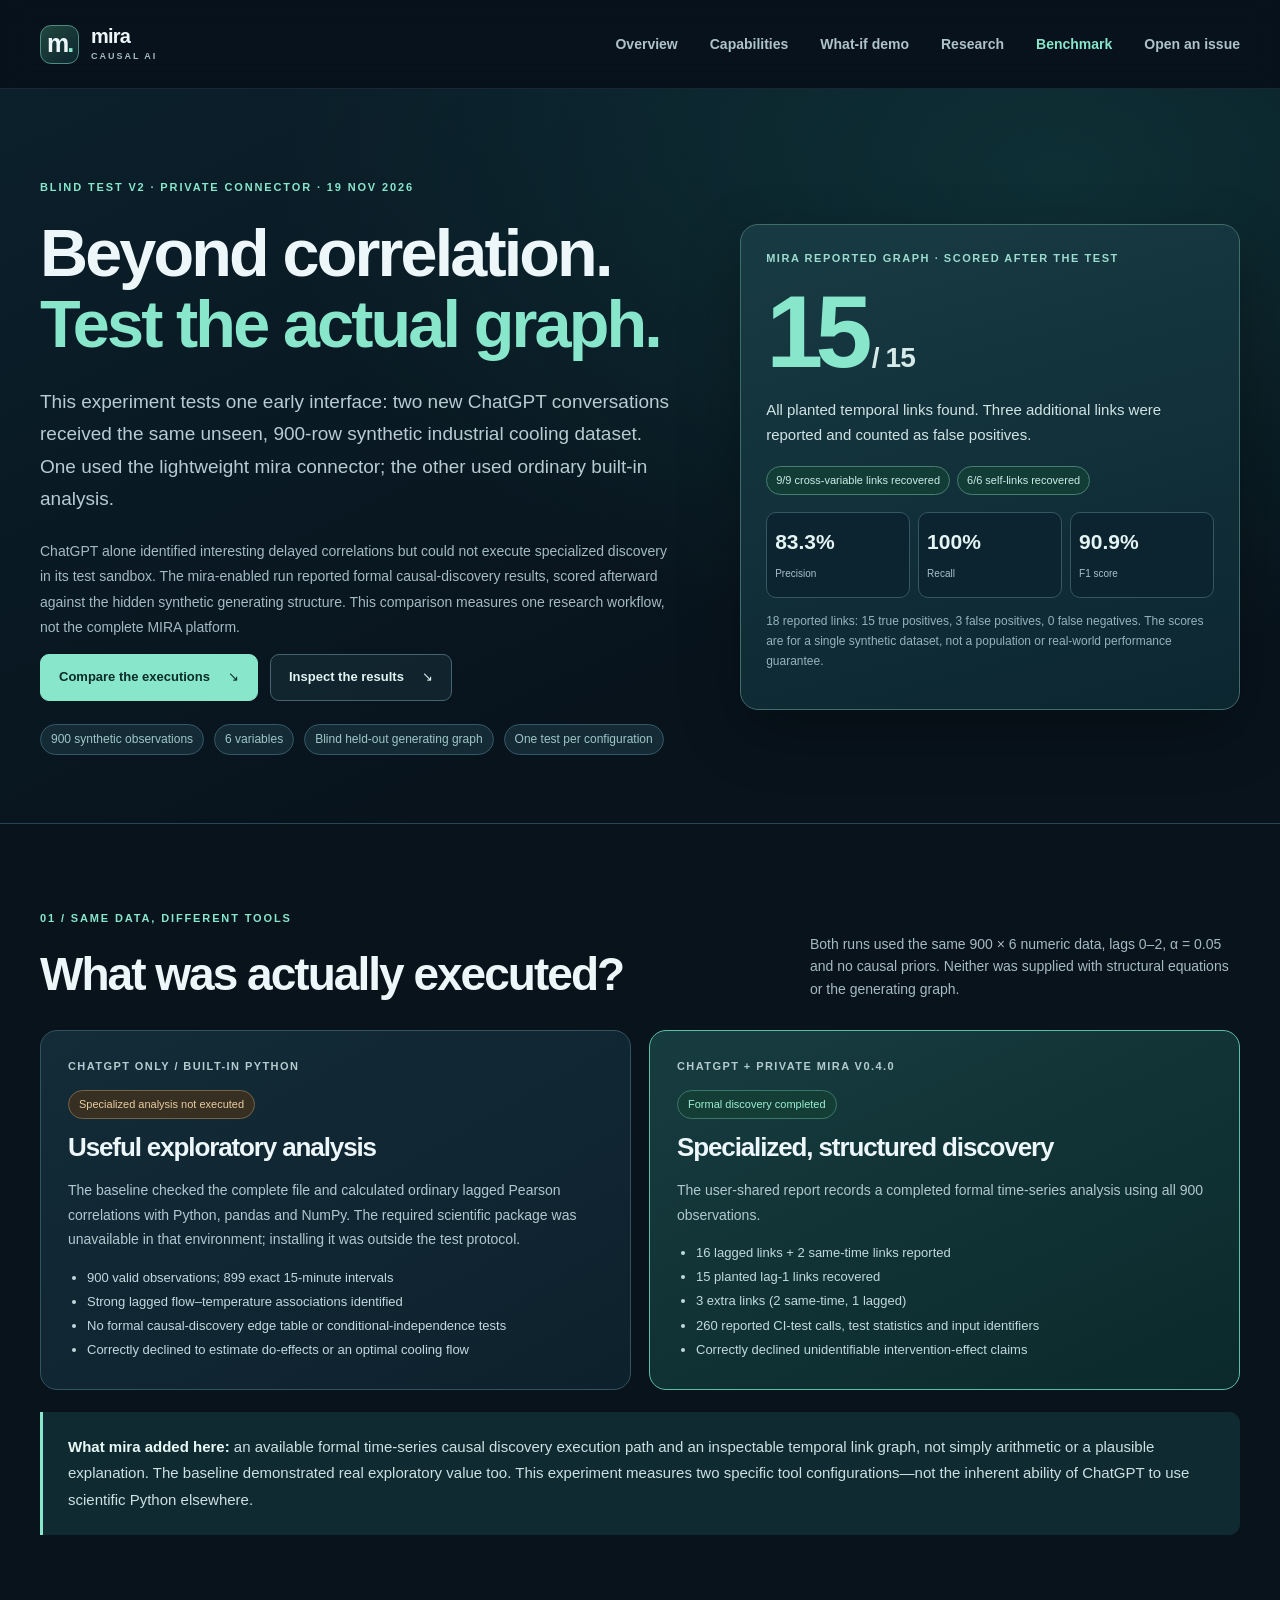
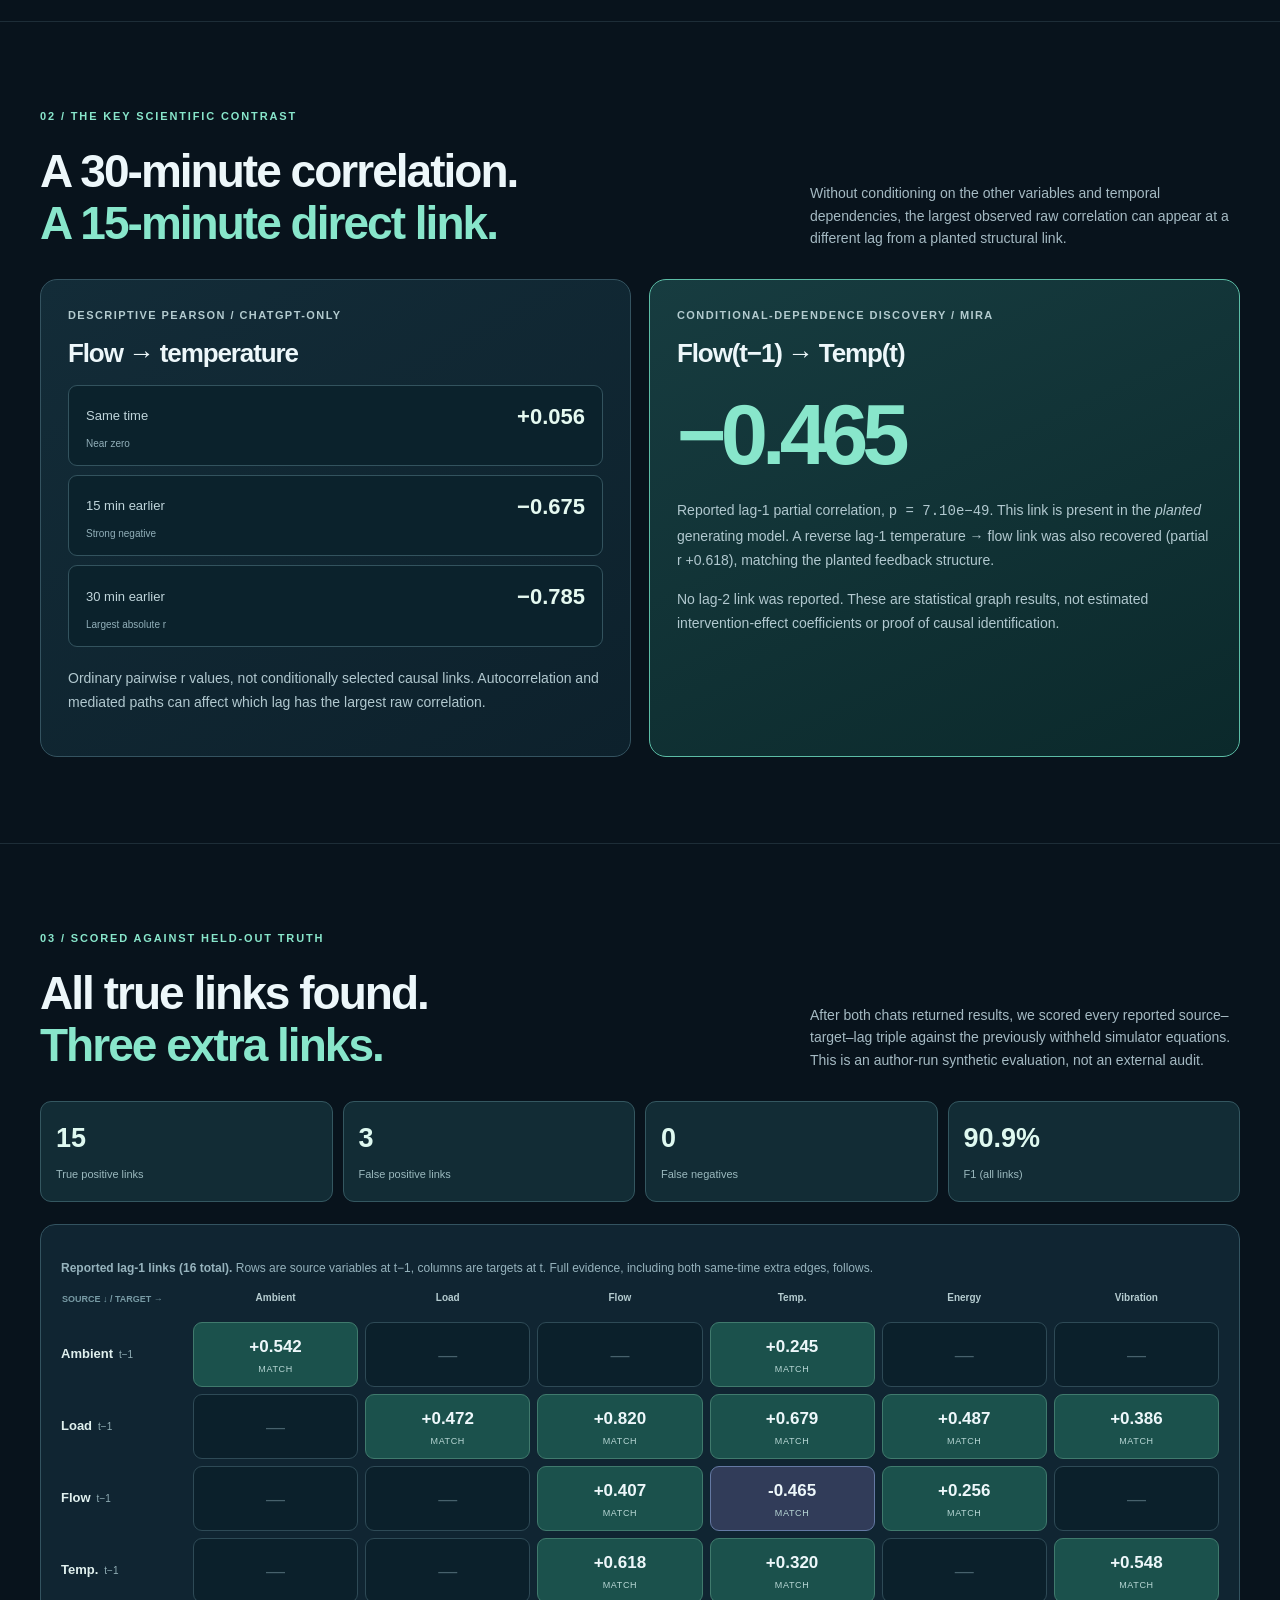
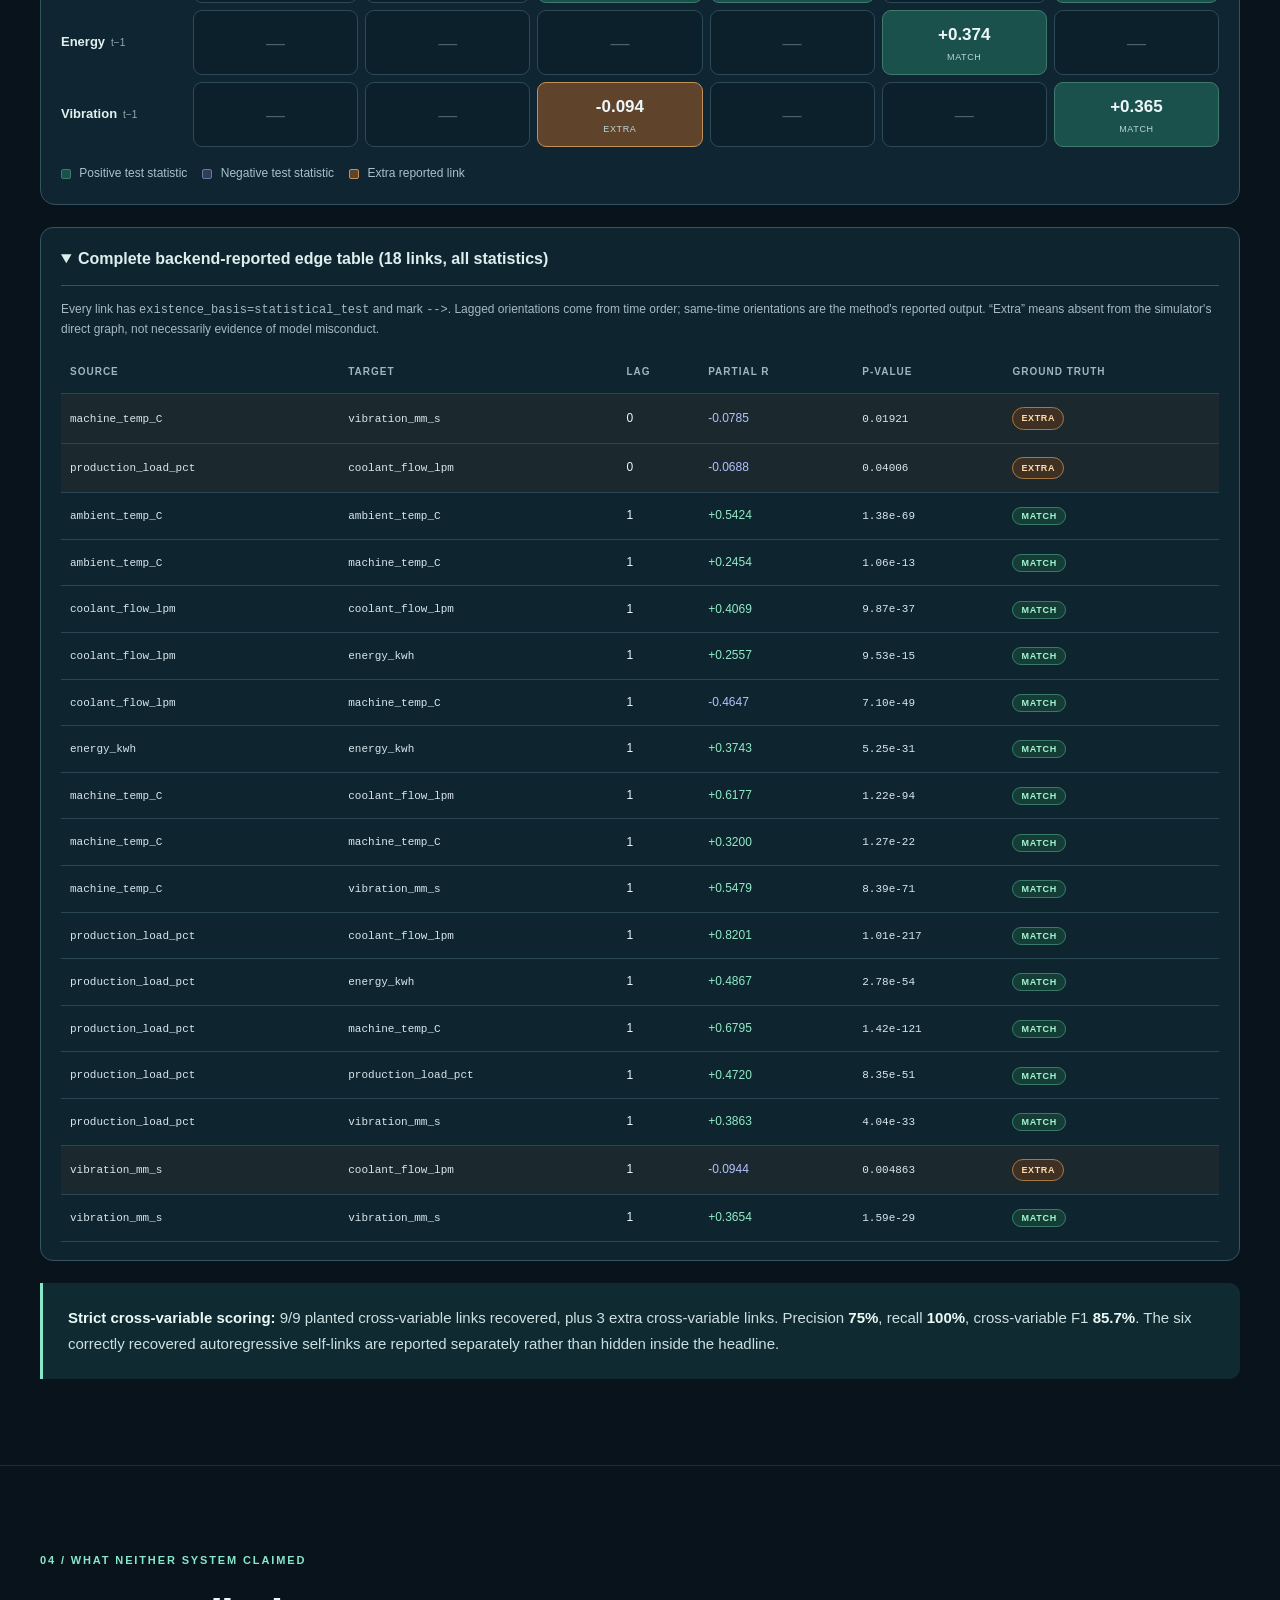
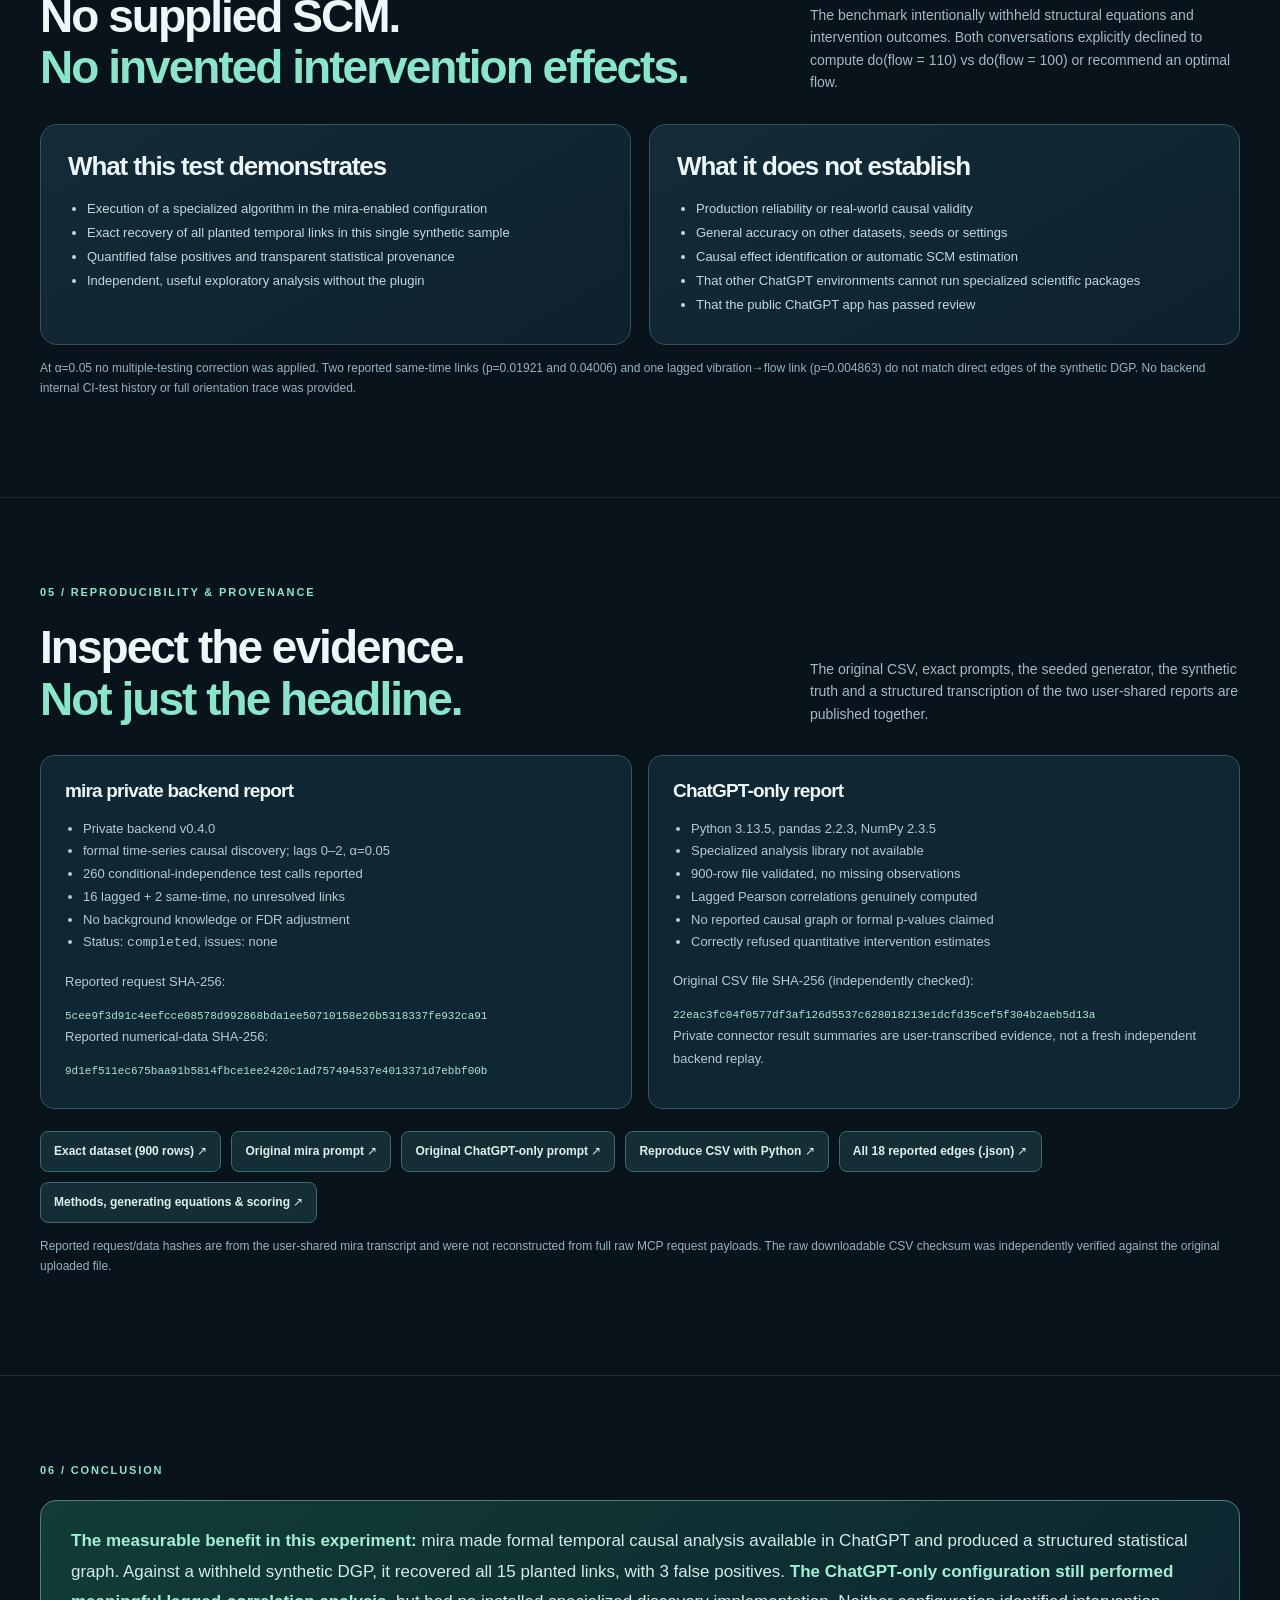
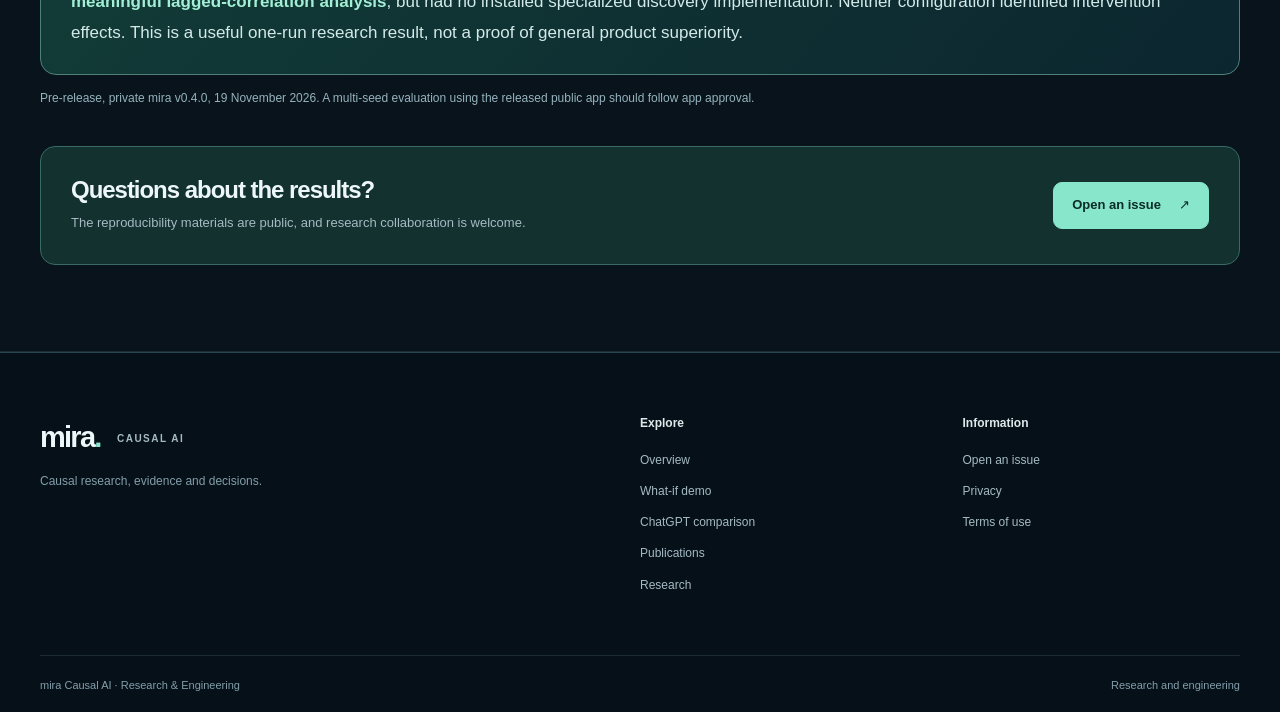
==== benchmark.html @ 2866c598 "Use direct issue creation and concise navigation across benchmark.html" ====
<!doctype html>
<html lang="en"><head>
<meta charset="utf-8"><meta name="viewport" content="width=device-width, initial-scale=1">
<meta name="description" content="Blind 900-row synthetic benchmark: ChatGPT alone vs ChatGPT with mira Causal AI. Mira's analysis recovered 15/15 planted lagged links, with 3 additional links.">
<meta name="theme-color" content="#08131c">
<title>Blind causal-discovery benchmark | ChatGPT vs mira Causal AI</title>
<link rel="canonical" href="https://ftamas77.github.io/mira-causal-ai-site/benchmark.html">
<meta property="og:type" content="website">
<meta property="og:site_name" content="mira Causal AI">
<meta property="og:title" content="Blind causal-discovery benchmark | ChatGPT vs mira Causal AI">
<meta property="og:description" content="900 synthetic observations; 15 true-positive links and 3 extra links reported by mira, and a transparent comparison with ChatGPT-only descriptive analysis.">
<meta property="og:url" content="https://ftamas77.github.io/mira-causal-ai-site/benchmark.html">
<meta name="twitter:card" content="summary">
<link rel="stylesheet" href="style.css"><link rel="stylesheet" href="benchmark.css">
  <link rel="icon" type="image/svg+xml" href="favicon.svg">
</head><body class="subpage"><a class="skip-link" href="#main">Skip to content</a><header class="site-header"><div class="container header-inner"><a class="brand" href="./" aria-label="mira Causal AI homepage"><span class="brand-symbol" aria-hidden="true">m<span>.</span></span><span class="brand-name">mira <small>CAUSAL AI</small></span></a><nav class="primary-nav" aria-label="Main navigation">
  <a href="./">Overview</a>
  <a href="./#research">Capabilities</a>
  <a href="demo.html#what-if">What-if demo</a>
  <a href="./#publications">Research</a>
  <a href="benchmark.html" aria-current="page">Benchmark</a>
  <a href="https://github.com/FTamas77/mira-causal-ai-site/issues/new">Open an issue</a>
</nav></div></header>
<main id="main">
<section class="bench-hero"><div class="container bench-hero-inner">
<div><p class="eyebrow">BLIND TEST V2 · PRIVATE CONNECTOR · 19 NOV 2026</p><h1>Beyond correlation.<br><em>Test the actual graph.</em></h1>
<p class="hero-lead">This experiment tests one early interface: two new ChatGPT conversations received the same unseen, 900-row synthetic industrial cooling dataset. One used the lightweight mira connector; the other used ordinary built-in analysis.</p>
<p class="body-muted">ChatGPT alone identified interesting delayed correlations but could not execute specialized discovery in its test sandbox. The mira-enabled run reported formal causal-discovery results, scored afterward against the hidden synthetic generating structure. This comparison measures one research workflow, not the complete MIRA platform.</p>
<div class="button-row"><a class="btn btn-primary" href="#comparison">Compare the executions <span aria-hidden="true">↘</span></a><a class="btn btn-ghost" href="#evidence">Inspect the results <span aria-hidden="true">↘</span></a></div>
<div class="bench-meta"><span>900 synthetic observations</span><span>6 variables</span><span>Blind held-out generating graph</span><span>One test per configuration</span></div>
</div>
<div class="hero-proof"><div class="proof-eyebrow">MIRA REPORTED GRAPH · SCORED AFTER THE TEST</div><div class="giant">15<span> / 15</span></div>
<p class="proof-caption">All planted temporal links found. Three additional links were reported and counted as false positives.</p>
<div class="link-breakdown"><span>9/9 cross-variable links recovered</span><span>6/6 self-links recovered</span></div>
<div class="proof-mini"><div><b>83.3%</b><span>Precision</span></div><div><b>100%</b><span>Recall</span></div><div><b>90.9%</b><span>F1 score</span></div></div>
<p class="bench-note">18 reported links: 15 true positives, 3 false positives, 0 false negatives. The scores are for a single synthetic dataset, not a population or real-world performance guarantee.</p>
</div></div></section>
<section class="bench-block" id="comparison"><div class="container">
<div class="bench-heading"><div><p class="eyebrow">01 / SAME DATA, DIFFERENT TOOLS</p><h2>What was actually executed?</h2></div><p>Both runs used the same 900 × 6 numeric data, lags 0–2, α = 0.05 and no causal priors. Neither was supplied with structural equations or the generating graph.</p></div>
<div class="bench-grid">
<article class="bench-panel"><span class="label">ChatGPT only / built-in Python</span><span class="bench-flag neutral">Specialized analysis not executed</span><h3>Useful exploratory analysis</h3>
<p>The baseline checked the complete file and calculated ordinary lagged Pearson correlations with Python, pandas and NumPy. The required scientific package was unavailable in that environment; installing it was outside the test protocol.</p>
<ul><li>900 valid observations; 899 exact 15-minute intervals</li><li>Strong lagged flow–temperature associations identified</li><li>No formal causal-discovery edge table or conditional-independence tests</li><li>Correctly declined to estimate do-effects or an optimal cooling flow</li></ul></article>
<article class="bench-panel highlight"><span class="label">ChatGPT + private mira v0.4.0</span><span class="bench-flag passed">Formal discovery completed</span><h3>Specialized, structured discovery</h3>
<p>The user-shared report records a completed formal time-series analysis using all 900 observations.</p>
<ul><li>16 lagged links + 2 same-time links reported</li><li>15 planted lag-1 links recovered</li><li>3 extra links (2 same-time, 1 lagged)</li><li>260 reported CI-test calls, test statistics and input identifiers</li><li>Correctly declined unidentifiable intervention-effect claims</li></ul></article>
</div>
<div class="bench-diff"><b>What mira added here:</b> an available formal time-series causal discovery execution path and an inspectable temporal link graph, not simply arithmetic or a plausible explanation. The baseline demonstrated real exploratory value too. This experiment measures two specific tool configurations—not the inherent ability of ChatGPT to use scientific Python elsewhere.</div>
</div></section>
<section class="bench-block" id="lag-example"><div class="container">
<div class="bench-heading"><div><p class="eyebrow">02 / THE KEY SCIENTIFIC CONTRAST</p><h2>A 30-minute correlation.<br><span class="accent">A 15-minute direct link.</span></h2></div><p>Without conditioning on the other variables and temporal dependencies, the largest observed raw correlation can appear at a different lag from a planted structural link.</p></div>
<div class="bench-grid">
<div class="bench-panel"><span class="label">Descriptive Pearson / ChatGPT-only</span>
<h3>Flow → temperature</h3>
<div class="bench-lag-list"><div><span>Same time</span><b>+0.056</b><small>Near zero</small></div><div><span>15 min earlier</span><b>−0.675</b><small>Strong negative</small></div><div><span>30 min earlier</span><b>−0.785</b><small>Largest absolute r</small></div></div>
<p class="bench-note">Ordinary pairwise r values, not conditionally selected causal links. Autocorrelation and mediated paths can affect which lag has the largest raw correlation.</p></div>
<div class="bench-panel highlight"><span class="label">Conditional-dependence discovery / mira</span>
<h3>Flow(t−1) → Temp(t)</h3>
<div class="bench-big-stat">−0.465</div>
<p>Reported lag-1 partial correlation, <code>p = 7.10e−49</code>. This link is present in the <em>planted</em> generating model. A reverse lag-1 temperature → flow link was also recovered (partial r +0.618), matching the planted feedback structure.</p>
<p class="bench-note">No lag-2 link was reported. These are statistical graph results, not estimated intervention-effect coefficients or proof of causal identification.</p></div>
</div>
</div></section>
<section class="bench-block" id="graph"><div class="container">
<div class="bench-heading"><div><p class="eyebrow">03 / SCORED AGAINST HELD-OUT TRUTH</p><h2>All true links found.<br><span class="accent">Three extra links.</span></h2></div><p>After both chats returned results, we scored every reported source–target–lag triple against the previously withheld simulator equations. This is an author-run synthetic evaluation, not an external audit.</p></div>
<div class="bench-accuracy"><div><strong>15</strong><span>True positive links</span></div><div><strong>3</strong><span>False positive links</span></div><div><strong>0</strong><span>False negatives</span></div><div><strong>90.9%</strong><span>F1 (all links)</span></div></div>
<div class="bench-matrix-wrap"><p class="bench-note"><strong>Reported lag-1 links (16 total).</strong> Rows are source variables at t−1, columns are targets at t. Full evidence, including both same-time extra edges, follows.</p>
<div class="bench-matrix bench-matrix-six" role="img" aria-label="Six-by-six lag-1 link matrix. Fifteen filled cells match the generating graph, one filled cell is an extra link from vibration to flow. An accessible full link table follows."><div class="matrix-top">SOURCE ↓ / TARGET →</div><div class="matrix-top">Ambient</div><div class="matrix-top">Load</div><div class="matrix-top">Flow</div><div class="matrix-top">Temp.</div><div class="matrix-top">Energy</div><div class="matrix-top">Vibration</div><div class="matrix-source">Ambient <small>t−1</small></div><div class="matrix-cell active warming" title="Ambient at lag 1 to Ambient; partial r 0.5424, p-value 1.38e-69, matches ground truth"><span>+0.542</span><small>match</small></div><div class="matrix-cell empty">—</div><div class="matrix-cell empty">—</div><div class="matrix-cell active warming" title="Ambient at lag 1 to Temp.; partial r 0.2454, p-value 1.06e-13, matches ground truth"><span>+0.245</span><small>match</small></div><div class="matrix-cell empty">—</div><div class="matrix-cell empty">—</div><div class="matrix-source">Load <small>t−1</small></div><div class="matrix-cell empty">—</div><div class="matrix-cell active warming" title="Load at lag 1 to Load; partial r 0.472, p-value 8.35e-51, matches ground truth"><span>+0.472</span><small>match</small></div><div class="matrix-cell active warming" title="Load at lag 1 to Flow; partial r 0.8201, p-value 1.01e-217, matches ground truth"><span>+0.820</span><small>match</small></div><div class="matrix-cell active warming" title="Load at lag 1 to Temp.; partial r 0.6795, p-value 1.42e-121, matches ground truth"><span>+0.679</span><small>match</small></div><div class="matrix-cell active warming" title="Load at lag 1 to Energy; partial r 0.4867, p-value 2.78e-54, matches ground truth"><span>+0.487</span><small>match</small></div><div class="matrix-cell active warming" title="Load at lag 1 to Vibration; partial r 0.3863, p-value 4.04e-33, matches ground truth"><span>+0.386</span><small>match</small></div><div class="matrix-source">Flow <small>t−1</small></div><div class="matrix-cell empty">—</div><div class="matrix-cell empty">—</div><div class="matrix-cell active warming" title="Flow at lag 1 to Flow; partial r 0.4069, p-value 9.87e-37, matches ground truth"><span>+0.407</span><small>match</small></div><div class="matrix-cell active cooling" title="Flow at lag 1 to Temp.; partial r -0.4647, p-value 7.10e-49, matches ground truth"><span>-0.465</span><small>match</small></div><div class="matrix-cell active warming" title="Flow at lag 1 to Energy; partial r 0.2557, p-value 9.53e-15, matches ground truth"><span>+0.256</span><small>match</small></div><div class="matrix-cell empty">—</div><div class="matrix-source">Temp. <small>t−1</small></div><div class="matrix-cell empty">—</div><div class="matrix-cell empty">—</div><div class="matrix-cell active warming" title="Temp. at lag 1 to Flow; partial r 0.6177, p-value 1.22e-94, matches ground truth"><span>+0.618</span><small>match</small></div><div class="matrix-cell active warming" title="Temp. at lag 1 to Temp.; partial r 0.32, p-value 1.27e-22, matches ground truth"><span>+0.320</span><small>match</small></div><div class="matrix-cell empty">—</div><div class="matrix-cell active warming" title="Temp. at lag 1 to Vibration; partial r 0.5479, p-value 8.39e-71, matches ground truth"><span>+0.548</span><small>match</small></div><div class="matrix-source">Energy <small>t−1</small></div><div class="matrix-cell empty">—</div><div class="matrix-cell empty">—</div><div class="matrix-cell empty">—</div><div class="matrix-cell empty">—</div><div class="matrix-cell active warming" title="Energy at lag 1 to Energy; partial r 0.3743, p-value 5.25e-31, matches ground truth"><span>+0.374</span><small>match</small></div><div class="matrix-cell empty">—</div><div class="matrix-source">Vibration <small>t−1</small></div><div class="matrix-cell empty">—</div><div class="matrix-cell empty">—</div><div class="matrix-cell active spurious" title="Vibration at lag 1 to Flow; partial r -0.0944, p-value 0.004863, extra reported link"><span>-0.094</span><small>extra</small></div><div class="matrix-cell empty">—</div><div class="matrix-cell empty">—</div><div class="matrix-cell active warming" title="Vibration at lag 1 to Vibration; partial r 0.3654, p-value 1.59e-29, matches ground truth"><span>+0.365</span><small>match</small></div></div>
<div class="bench-legend"><span><i class="bench-key"></i> Positive test statistic</span><span><i class="bench-key negative"></i> Negative test statistic</span><span><i class="bench-key extra"></i> Extra reported link</span></div></div>
<details class="bench-details" id="link-evidence" open><summary>Complete backend-reported edge table (18 links, all statistics)</summary>
<p>Every link has <code>existence_basis=statistical_test</code> and mark <code>--&gt;</code>. Lagged orientations come from time order; same-time orientations are the method's reported output. “Extra” means absent from the simulator's direct graph, not necessarily evidence of model misconduct.</p>
<div class="bench-table-wrap"><table class="bench-table"><caption class="visually-hidden">Eighteen reported formal discovery links, their partial correlations, p-values and comparison to the held-out simulator graph</caption><thead><tr><th scope="col">Source</th><th scope="col">Target</th><th scope="col">Lag</th><th scope="col">Partial r</th><th scope="col">p-value</th><th scope="col">Ground truth</th></tr></thead><tbody><tr class="bench-fp"><td><code>machine_temp_C</code></td><td><code>vibration_mm_s</code></td><td>0</td><td><span class="signed negative">-0.0785</span></td><td><code>0.01921</code></td><td><span class="bench-fp-mark">EXTRA</span></td></tr>
<tr class="bench-fp"><td><code>production_load_pct</code></td><td><code>coolant_flow_lpm</code></td><td>0</td><td><span class="signed negative">-0.0688</span></td><td><code>0.04006</code></td><td><span class="bench-fp-mark">EXTRA</span></td></tr>
<tr class=""><td><code>ambient_temp_C</code></td><td><code>ambient_temp_C</code></td><td>1</td><td><span class="signed positive">+0.5424</span></td><td><code>1.38e-69</code></td><td><span class="matched">MATCH</span></td></tr>
<tr class=""><td><code>ambient_temp_C</code></td><td><code>machine_temp_C</code></td><td>1</td><td><span class="signed positive">+0.2454</span></td><td><code>1.06e-13</code></td><td><span class="matched">MATCH</span></td></tr>
<tr class=""><td><code>coolant_flow_lpm</code></td><td><code>coolant_flow_lpm</code></td><td>1</td><td><span class="signed positive">+0.4069</span></td><td><code>9.87e-37</code></td><td><span class="matched">MATCH</span></td></tr>
<tr class=""><td><code>coolant_flow_lpm</code></td><td><code>energy_kwh</code></td><td>1</td><td><span class="signed positive">+0.2557</span></td><td><code>9.53e-15</code></td><td><span class="matched">MATCH</span></td></tr>
<tr class=""><td><code>coolant_flow_lpm</code></td><td><code>machine_temp_C</code></td><td>1</td><td><span class="signed negative">-0.4647</span></td><td><code>7.10e-49</code></td><td><span class="matched">MATCH</span></td></tr>
<tr class=""><td><code>energy_kwh</code></td><td><code>energy_kwh</code></td><td>1</td><td><span class="signed positive">+0.3743</span></td><td><code>5.25e-31</code></td><td><span class="matched">MATCH</span></td></tr>
<tr class=""><td><code>machine_temp_C</code></td><td><code>coolant_flow_lpm</code></td><td>1</td><td><span class="signed positive">+0.6177</span></td><td><code>1.22e-94</code></td><td><span class="matched">MATCH</span></td></tr>
<tr class=""><td><code>machine_temp_C</code></td><td><code>machine_temp_C</code></td><td>1</td><td><span class="signed positive">+0.3200</span></td><td><code>1.27e-22</code></td><td><span class="matched">MATCH</span></td></tr>
<tr class=""><td><code>machine_temp_C</code></td><td><code>vibration_mm_s</code></td><td>1</td><td><span class="signed positive">+0.5479</span></td><td><code>8.39e-71</code></td><td><span class="matched">MATCH</span></td></tr>
<tr class=""><td><code>production_load_pct</code></td><td><code>coolant_flow_lpm</code></td><td>1</td><td><span class="signed positive">+0.8201</span></td><td><code>1.01e-217</code></td><td><span class="matched">MATCH</span></td></tr>
<tr class=""><td><code>production_load_pct</code></td><td><code>energy_kwh</code></td><td>1</td><td><span class="signed positive">+0.4867</span></td><td><code>2.78e-54</code></td><td><span class="matched">MATCH</span></td></tr>
<tr class=""><td><code>production_load_pct</code></td><td><code>machine_temp_C</code></td><td>1</td><td><span class="signed positive">+0.6795</span></td><td><code>1.42e-121</code></td><td><span class="matched">MATCH</span></td></tr>
<tr class=""><td><code>production_load_pct</code></td><td><code>production_load_pct</code></td><td>1</td><td><span class="signed positive">+0.4720</span></td><td><code>8.35e-51</code></td><td><span class="matched">MATCH</span></td></tr>
<tr class=""><td><code>production_load_pct</code></td><td><code>vibration_mm_s</code></td><td>1</td><td><span class="signed positive">+0.3863</span></td><td><code>4.04e-33</code></td><td><span class="matched">MATCH</span></td></tr>
<tr class="bench-fp"><td><code>vibration_mm_s</code></td><td><code>coolant_flow_lpm</code></td><td>1</td><td><span class="signed negative">-0.0944</span></td><td><code>0.004863</code></td><td><span class="bench-fp-mark">EXTRA</span></td></tr>
<tr class=""><td><code>vibration_mm_s</code></td><td><code>vibration_mm_s</code></td><td>1</td><td><span class="signed positive">+0.3654</span></td><td><code>1.59e-29</code></td><td><span class="matched">MATCH</span></td></tr></tbody></table></div></details>
<div class="bench-diff"><b>Strict cross-variable scoring:</b> 9/9 planted cross-variable links recovered, plus 3 extra cross-variable links. Precision <b>75%</b>, recall <b>100%</b>, cross-variable F1 <b>85.7%</b>. The six correctly recovered autoregressive self-links are reported separately rather than hidden inside the headline.</div>
</div></section>
<section class="bench-block" id="limits"><div class="container">
<div class="bench-heading"><div><p class="eyebrow">04 / WHAT NEITHER SYSTEM CLAIMED</p><h2>No supplied SCM.<br><span class="accent">No invented intervention effects.</span></h2></div><p>The benchmark intentionally withheld structural equations and intervention outcomes. Both conversations explicitly declined to compute do(flow = 110) vs do(flow = 100) or recommend an optimal flow.</p></div>
<div class="bench-grid"><div class="bench-panel"><h3>What this test demonstrates</h3><ul><li>Execution of a specialized algorithm in the mira-enabled configuration</li><li>Exact recovery of all planted temporal links in this single synthetic sample</li><li>Quantified false positives and transparent statistical provenance</li><li>Independent, useful exploratory analysis without the plugin</li></ul></div>
<div class="bench-panel"><h3>What it does not establish</h3><ul><li>Production reliability or real-world causal validity</li><li>General accuracy on other datasets, seeds or settings</li><li>Causal effect identification or automatic SCM estimation</li><li>That other ChatGPT environments cannot run specialized scientific packages</li><li>That the public ChatGPT app has passed review</li></ul></div></div>
<p class="bench-note">At α=0.05 no multiple-testing correction was applied. Two reported same-time links (p=0.01921 and 0.04006) and one lagged vibration→flow link (p=0.004863) do not match direct edges of the synthetic DGP. No backend internal CI-test history or full orientation trace was provided.</p>
</div></section>
<section class="bench-block" id="evidence"><div class="container">
<div class="bench-heading"><div><p class="eyebrow">05 / REPRODUCIBILITY &amp; PROVENANCE</p><h2>Inspect the evidence.<br><span class="accent">Not just the headline.</span></h2></div><p>The original CSV, exact prompts, the seeded generator, the synthetic truth and a structured transcription of the two user-shared reports are published together.</p></div>
<div class="bench-evidence-grid">
<div class="evidence-card"><h3>mira private backend report</h3><ul><li>Private backend v0.4.0</li><li>formal time-series causal discovery; lags 0–2, α=0.05</li><li>260 conditional-independence test calls reported</li><li>16 lagged + 2 same-time, no unresolved links</li><li>No background knowledge or FDR adjustment</li><li>Status: <code>completed</code>, issues: none</li></ul>
<p>Reported request SHA-256:</p><code class="evidence-hash">5cee9f3d91c4eefcce08578d992868bda1ee50710158e26b5318337fe932ca91</code>
<p>Reported numerical-data SHA-256:</p><code class="evidence-hash">9d1ef511ec675baa91b5814fbce1ee2420c1ad757494537e4013371d7ebbf00b</code></div>
<div class="evidence-card"><h3>ChatGPT-only report</h3><ul><li>Python 3.13.5, pandas 2.2.3, NumPy 2.3.5</li><li>Specialized analysis library not available</li><li>900-row file validated, no missing observations</li><li>Lagged Pearson correlations genuinely computed</li><li>No reported causal graph or formal p-values claimed</li><li>Correctly refused quantitative intervention estimates</li></ul>
<p>Original CSV file SHA-256 (independently checked):</p><code class="evidence-hash">22eac3fc04f0577df3af126d5537c628018213e1dcfd35cef5f304b2aeb5d13a</code>
<p>Private connector result summaries are user-transcribed evidence, not a fresh independent backend replay.</p></div></div>
<div class="bench-downloads">
<a href="benchmark-v2/mira_blind_cooling_v2_900.csv" download>Exact dataset (900 rows) ↗</a>
<a href="benchmark-v2/prompt_with_mira.txt" download>Original mira prompt ↗</a>
<a href="benchmark-v2/prompt_chatgpt_only.txt" download>Original ChatGPT-only prompt ↗</a>
<a href="benchmark-v2/generate_dataset.py" download>Reproduce CSV with Python ↗</a>
<a href="benchmark-v2/evidence.json" download>All 18 reported edges (.json) ↗</a>
<a href="https://github.com/FTamas77/mira-causal-ai-site/blob/main/benchmark-v2/README.md">Methods, generating equations &amp; scoring ↗</a>
</div>
<p class="bench-note">Reported request/data hashes are from the user-shared mira transcript and were not reconstructed from full raw MCP request payloads. The raw downloadable CSV checksum was independently verified against the original uploaded file.</p>
</div></section>
<section class="bench-block" id="conclusion"><div class="container"><p class="eyebrow">06 / CONCLUSION</p>
<div class="bench-conclusion"><strong>The measurable benefit in this experiment:</strong> mira made formal temporal causal analysis available in ChatGPT and produced a structured statistical graph. Against a withheld synthetic DGP, it recovered all 15 planted links, with 3 false positives. <strong>The ChatGPT-only configuration still performed meaningful lagged-correlation analysis</strong>, but had no installed specialized discovery implementation. Neither configuration identified intervention effects. This is a useful one-run research result, not a proof of general product superiority.</div>
<p class="bench-note">Pre-release, private mira v0.4.0, 19 November 2026. A multi-seed evaluation using the released public app should follow app approval.</p>
<div class="page-cta"><div><h2>Questions about the results?</h2><p>The reproducibility materials are public, and research collaboration is welcome.</p></div><a class="btn btn-primary" href="support.html">Open an issue <span aria-hidden="true">↗</span></a></div>
</div></section>
</main><footer class="site-footer"><div class="container footer-main">
<div><a class="footer-brand" href="./">mira<span>.</span> <small>CAUSAL AI</small></a><p>Causal research, evidence and decisions.</p></div>
<div class="footer-links"><span class="footer-label">Explore</span><a href="./">Overview</a><a href="demo.html#what-if">What-if demo</a><a href="benchmark.html">ChatGPT comparison</a><a href="./#publications">Publications</a><a href="./#publications">Research</a></div>
<div class="footer-links"><span class="footer-label">Information</span><a href="https://github.com/FTamas77/mira-causal-ai-site/issues/new">Open an issue</a><a href="privacy.html">Privacy</a><a href="terms.html">Terms of use</a></div>
</div><div class="container footer-bottom"><span>mira Causal AI · Research &amp; Engineering</span><span>Research and engineering</span></div></footer></body></html>
---- style.css ----
:root {
  color-scheme: dark;
  --bg: #08131c;
  --bg-soft: #0d202a;
  --bg-deep: #061019;
  --surface: #102632;
  --surface-light: #16333e;
  --line: #284552;
  --line-soft: rgba(150,195,204,.15);
  --text: #edf7fa;
  --muted: #a5bac3;
  --muted-2: #839eaa;
  --teal: #88e6cb;
  --teal-dark: #0a3931;
  --warm: #f1d5a4;
  --radius: 18px;
  font-family: Inter, ui-sans-serif, -apple-system, BlinkMacSystemFont, "Segoe UI", Arial, sans-serif;
  font-synthesis: none;
  -webkit-font-smoothing: antialiased;
}
* { box-sizing: border-box; }
html { scroll-behavior: smooth; scroll-padding-top: 85px; }
body { margin: 0; background: var(--bg); color: var(--text); line-height: 1.6; }
::selection { background: #256b61; color: #fff; }
a { color: var(--teal); text-decoration-thickness: 1px; text-underline-offset: 4px; }
a:hover { color: #b7f7df; }
a:focus-visible { outline: 3px solid var(--warm); outline-offset: 4px; border-radius: 3px; }
.container { width: min(1200px, calc(100% - 64px)); margin-inline: auto; }
.skip-link { position: absolute; left: 15px; top: -80px; background: var(--teal); color: #08251f; padding: 10px; z-index: 200; }
.skip-link:focus { top: 10px; }
.site-header { position: sticky; top: 0; z-index: 100; border-bottom: 1px solid rgba(159,197,208,.12); background: rgba(8,19,28,.95); }
@supports (backdrop-filter: blur(10px)) { .site-header { background: rgba(8,19,28,.79); backdrop-filter: blur(14px); } }
.header-inner { display: flex; align-items: center; justify-content: space-between; gap: 24px; min-height: 88px; }
.brand { display: inline-flex; align-items: center; gap: 12px; text-decoration: none; color: var(--text); flex-shrink: 0; }
.brand:hover { color: var(--text); }
.brand-symbol { width: 39px; height: 39px; border: 1px solid #508a82; background: linear-gradient(140deg,#21473e,#0c252f); border-radius: 11px; display: flex; justify-content: center; align-items: center; font-size: 25px; letter-spacing: -.08em; font-weight: 800; padding-bottom: 3px; }
.brand-symbol span, .footer-brand span { color: var(--teal); }
.brand-name { font-weight: 750; font-size: 20px; letter-spacing: -.04em; white-space: nowrap; line-height: 1.05; }
.brand-name small { display: block; font-size: 9px; font-weight: 700; letter-spacing: .22em; color: var(--muted); padding-top: 5px; }
.primary-nav { display: flex; flex-wrap: wrap; gap: clamp(12px,2.5vw,32px); align-items: center; }
.primary-nav a { color: #afc3ca; text-decoration: none; font-size: 14px; font-weight: 600; transition: color .18s; }
.primary-nav a:hover, .primary-nav a[aria-current="page"] { color: var(--teal); }
.hero-section { position: relative; overflow: hidden; isolation: isolate; }
.hero-glow { position: absolute; inset: -220px -10% 0 20%; background: radial-gradient(ellipse at 62% 35%,rgba(34,109,99,.24), transparent 53%), radial-gradient(ellipse at 60% 100%,rgba(37,73,101,.18),transparent 52%); pointer-events: none; z-index: -1; }
.hero-grid { min-height: 675px; padding-top: 93px; padding-bottom: 90px; display: grid; grid-template-columns: 1.05fr .95fr; gap: clamp(36px,6vw,84px); align-items: center; }
.eyebrow { margin: 0 0 22px; color: var(--teal); text-transform: uppercase; letter-spacing: .17em; font-size: 11px; line-height: 1.5; font-weight: 760; }
.eyebrow-line { display: inline-block; width: 23px; height: 1px; background: var(--teal); vertical-align: middle; margin-right: 9px; }
.eyebrow-separator { color: #5f838b; padding-inline: 6px; }
h1,h2,h3,p,figure { margin-top: 0; }
h1,h2,h3 { line-height: 1.12; letter-spacing: -.043em; }
.hero-copy h1 { font-size: clamp(46px,5.15vw,75px); font-weight: 760; margin: 0 0 27px; max-width: 730px; }
h1 em,.accent { color: var(--teal); font-style: normal; }
.hero-lead,.section-lead,.page-lead { font-size: clamp(16px,1.53vw,19px); color: #b8cbd3; line-height: 1.7; }
.hero-lead { max-width: 590px; margin-bottom: 32px; }
.button-row { display: flex; flex-wrap: wrap; gap: 12px; align-items: center; }
.btn { min-height: 47px; display: inline-flex; align-items: center; justify-content: center; padding: 11px 18px; border: 1px solid #46636d; border-radius: 9px; text-decoration: none; font-size: 13px; font-weight: 750; gap: 18px; transition: background .18s,border-color .18s,transform .18s; }
.btn:hover { transform: translateY(-1px); }
.btn-primary { background: var(--teal); border-color: var(--teal); color: #0b2c29; }
.btn-primary:hover { color: #092924; background: #abf2dc; }
.btn-ghost { color: #e2f3f1; background: rgba(31,62,73,.38); }
.btn-ghost:hover { color: #fff; border-color: var(--teal); background: rgba(36,81,82,.43); }
.hero-meta,.page-meta { font-size: 12px; color: var(--muted-2); margin-top: 25px; display: flex; align-items: center; gap: 11px; flex-wrap: wrap; }
.status-dot { display: inline-block; width: 7px; height: 7px; background: var(--teal); border-radius: 50%; box-shadow: 0 0 0 3px rgba(136,230,203,.1); flex-shrink: 0; }
.meta-separator { color: #476571; }
.system-card { border: 1px solid #365562; border-radius: 19px; background: linear-gradient(155deg,#193743 0%,#102630 51%,#0e202b 100%); padding: 23px; box-shadow: 0 26px 95px rgba(0,0,0,.27); min-width: 0; }
.system-card-heading,.panel-header { display: flex; justify-content: space-between; align-items: center; flex-wrap: wrap; gap: 9px; color: #a5bec8; font-size: 10px; letter-spacing: .13em; font-weight: 750; }
.system-online { color: var(--teal); display: inline-flex; align-items: center; gap: 8px; font-size: 10px; }
.system-diagram { max-width: 460px; margin: 24px auto 16px; text-align: center; }
.system-top { display: grid; grid-template-columns: 1fr 1fr; gap: 12px; }
.mini-node,.agent-node,.engine-node { border-radius: 10px; border: 1px solid #456474; padding: 16px 12px; display: flex; flex-direction: column; gap: 3px; }
.mini-node { background: #1b3744; }
.mini-number { font-size: 10px; letter-spacing: .12em; font-weight: 700; color: #83bdc4; }
.mini-node strong { font-size: 15px; font-weight: 650; }
.mini-node small,.agent-node small,.engine-node small { font-size: 11px; color: #a8bec7; }
.connector-lines { height: 30px; position: relative; display: flex; justify-content: space-around; }
.connector-lines span { width: 1px; height: 30px; background: #52877f; }
.agent-node { background: #1a3b48; border-color: #638e93; padding: 17px; }
.agent-node strong { font-size: 22px; }
.flow-arrows { display: flex; justify-content: space-around; align-items: center; gap: 5px; height: 63px; color: #8ab8b8; font-size: 9px; letter-spacing: .08em; font-weight: 730; }
.engine-node { background: linear-gradient(155deg,#153c39,#0e302e); border-color: #69c1a9; padding: 21px 8px; }
.engine-node .mini-number { color: #a0e0cf; }
.engine-node strong { font-size: 25px; letter-spacing: -.06em; }
.engine-node strong span { color: var(--teal); }
.system-card figcaption { border-top: 1px solid rgba(162,199,204,.17); padding: 15px 8px 0; color: var(--muted); font-size: 11px; text-align: center; line-height: 1.5; }
.proof-strip { border-top: 1px solid var(--line-soft); border-bottom: 1px solid var(--line-soft); display: grid; grid-template-columns: repeat(4,1fr); padding: 25px 0; gap: 20px; }
.proof-strip div { display: flex; flex-direction: column; gap: 2px; padding-left: 23px; border-left: 1px solid var(--line); }
.proof-strip div:first-child { border-left: 0; padding-left: 0; }
.proof-strip strong { color: #eaf7f8; font-weight: 720; font-size: 16px; }
.proof-strip span { color: var(--muted-2); font-size: 12px; }
.section-block { padding: 108px 0; border-bottom: 1px solid var(--line-soft); }
.section-heading { display: flex; justify-content: space-between; align-items: end; gap: 55px; margin-bottom: 35px; }
.section-heading h2,.split-layout h2,.about-layout h2,.closing-grid h2 { font-size: clamp(32px,3.7vw,49px); margin-bottom: 0; }
.section-aside { color: var(--muted); max-width: 370px; font-size: 15px; margin: 0; }
.feature-grid { display: grid; grid-template-columns: repeat(3,1fr); gap: 17px; }
.feature-card { position: relative; border: 1px solid var(--line); background: linear-gradient(150deg,#102632,#0b1e29); border-radius: var(--radius); padding: 29px; }
.feature-index,.detail-kicker { color: var(--teal); font-size: 11px; font-weight: 750; letter-spacing: .16em; }
.feature-card h3 { font-size: 23px; margin: 30px 0 13px; }
.feature-card p { color: var(--muted); font-size: 14px; line-height: 1.75; margin-bottom: 24px; }
.feature-tag { display: inline-flex; font-size: 10px; color: #a3d7ce; border: 1px solid #38655d; border-radius: 20px; padding: 6px 10px; background: #13352f; }
.feature-glyph { display: flex; gap: 9px; height: 47px; align-items: center; margin-top: 24px; }
.feature-glyph span { display: inline-block; width: 13px; height: 13px; border: 2px solid #95ded1; background: #215548; border-radius: 50%; position: relative; }
.feature-glyph span:not(:last-child)::after { content: ''; position: absolute; left: 11px; top: 4px; width: 18px; border-top: 1px solid #74b5b2; }
.glyph-guide span:nth-child(2) { background: #86dfc5; box-shadow: 0 0 0 4px rgba(134,223,197,.11); }
.glyph-evaluate span:nth-child(3) { width: 19px; height: 19px; background: #86dfc5; }
.demo-band { background: radial-gradient(ellipse at 75% 30%,rgba(27,83,79,.18),transparent 62%),#0b1c25; }
.split-layout { display: grid; grid-template-columns: .93fr 1.07fr; gap: clamp(40px,8vw,105px); align-items: center; }
.split-layout .section-lead { max-width: 520px; margin: 24px 0 28px; }
.small-note,.muted-small { font-size: 12px; color: var(--muted-2); line-height: 1.65; }
.small-note { margin-top: 20px; max-width: 460px; }
.result-panel { background: #0e2632; border: 1px solid #355565; border-radius: 16px; padding: 26px; box-shadow: 0 18px 58px rgba(0,0,0,.1); }
.panel-header { margin-bottom: 31px; }
.panel-chip { border: 1px solid #41766e; background: #153b37; color: #9ae3d0; letter-spacing: .08em; border-radius: 30px; padding: 5px 9px; font-size: 10px; }
.result-label { font-size: 13px; color: #d5e4e8; margin-bottom: 21px; }
.route-row { display: grid; grid-template-columns: minmax(105px,1fr) 1fr 65px; align-items: center; gap: 15px; padding: 18px 0; border-bottom: 1px solid #2d4955; }
.route-row strong { display: block; font-size: 14px; font-weight: 700; }
.route-row span { display: block; color: #93adb8; font-size: 10px; line-height: 1.5; }
.bar-track { height: 6px; background: #2b4855; border-radius: 8px; overflow: hidden; }
.bar-fill { display: block; height: 100%; border-radius: 8px; }
.bar-a { width: 92%; background: #6b8791; }
.bar-b { width: 84%; background: var(--teal); }
.route-row b { text-align: right; font-size: 23px; color: #d3e2e8; }
.route-row.selected b { color: var(--teal); }
.route-row b small { font-size: 11px; color: var(--muted); font-weight: 550; }
.result-summary { display: flex; justify-content: space-between; align-items: center; gap: 15px; margin: 21px 0; color: #b1c8d1; font-size: 13px; }
.result-summary strong { font-size: 21px; color: var(--teal); }
.panel-footnote { color: var(--muted-2); font-size: 12px; line-height: 1.6; margin: 0; }
.about-layout { display: grid; grid-template-columns: .95fr 1.05fr; gap: clamp(40px,7vw,110px); align-items: start; }
.about-layout .section-lead { margin-top: 24px; max-width: 510px; }
.researcher-card { background: linear-gradient(145deg,#162f3a,#0e222d); border: 1px solid var(--line); border-radius: var(--radius); padding: 32px; }
.researcher-top { display: flex; align-items: center; gap: 19px; }
.monogram { width: 73px; height: 73px; border: 1px solid #4e877c; background: linear-gradient(145deg,#254f4a,#102c35); display: grid; place-items: center; color: var(--teal); font-size: 25px; font-weight: 750; border-radius: 14px; flex-shrink: 0; }
.small-caps { color: #8de3c8; letter-spacing: .15em; font-size: 10px; font-weight: 750; }
.researcher-top h3 { font-size: 23px; margin: 4px 0; }
.researcher-top p { font-size: 13px; margin: 0; color: var(--muted); }
.researcher-divider { border-top: 1px solid var(--line); margin: 26px 0; }
.researcher-card>p { font-size: 14px; line-height: 1.8; color: #bdcfd6; }
.researcher-tags { display: flex; flex-wrap: wrap; gap: 9px; margin-bottom: 21px; }
.researcher-tags span { background: #1a3c43; border: 1px solid #35595c; border-radius: 7px; padding: 7px 10px; font-size: 11px; color: #c7e1e3; }
.researcher-card>.muted-small { font-size: 11px; margin: 0; color: var(--muted-2); }
.closing-grid { display: flex; align-items: end; justify-content: space-between; gap: 20px; }
.closing-grid p:not(.eyebrow) { color: var(--muted); max-width: 590px; margin: 18px 0 0; }
.disclaimer { padding-top: 54px; margin: 0; color: var(--muted-2); font-size: 12px; max-width: 850px; }
.disclaimer strong { color: #b6cbd0; }
.last-section { border-bottom: 0; }
.site-footer { background: var(--bg-deep); border-top: 1px solid var(--line); padding: 61px 0 25px; }
.footer-main { display: grid; grid-template-columns: minmax(220px,2fr) 1fr 1fr; gap: 45px; padding-bottom: 60px; }
.footer-brand { color: var(--text); font-weight: 750; font-size: 29px; letter-spacing: -.06em; text-decoration: none; }
.footer-brand small { font-size: 10px; font-weight: 750; letter-spacing: .15em; color: var(--muted); vertical-align: middle; margin-left: 10px; }
.footer-main p { margin-top: 12px; color: var(--muted-2); font-size: 12px; }
.footer-links { display: flex; flex-direction: column; gap: 12px; }
.footer-label { color: #dcebea; font-size: 12px; font-weight: 760; margin-bottom: 6px; }
.footer-links a { color: var(--muted); font-size: 12px; text-decoration: none; }
.footer-links a:hover { color: var(--teal); }
.footer-bottom { border-top: 1px solid var(--line-soft); padding-top: 21px; display: flex; justify-content: space-between; gap: 15px; flex-wrap: wrap; color: var(--muted-2); font-size: 11px; }
.page-hero { padding: 86px 0 87px; position: relative; overflow: hidden; background: radial-gradient(ellipse at 85% 15%,rgba(39,100,94,.16),transparent 50%); border-bottom: 1px solid var(--line-soft); }
.page-hero h1 { font-size: clamp(44px,5.3vw,72px); margin: 0 0 24px; }
.page-lead { max-width: 780px; margin-bottom: 0; }
.page-meta { margin-top: 27px; }
.compact-hero { padding: 75px 0 73px; }
.compact-hero h1 { font-size: clamp(43px,5vw,64px); }
.stat-grid { display: grid; grid-template-columns: repeat(4,1fr); gap: 16px; margin-bottom: 37px; }
.stat { border: 1px solid var(--line); border-radius: 13px; background: var(--surface); padding: 22px; }
.stat strong { display: block; font-size: clamp(25px,3vw,39px); line-height: 1.1; font-weight: 730; letter-spacing: -.05em; }
.stat span { display: block; color: var(--muted); font-size: 12px; margin-top: 12px; }
.workflow { display: grid; grid-template-columns: repeat(4,1fr); gap: 14px; }
.workflow-step { border-left: 2px solid #3d756e; padding: 7px 16px; }
.workflow-step span { color: var(--teal); font-size: 11px; font-weight: 760; }
.workflow-step strong { display: block; font-size: 16px; margin: 10px 0; }
.workflow-step p { margin: 0; color: var(--muted); font-size: 12px; }
.align-start { align-items: start; }
.body-muted { color: var(--muted); font-size: 14px; line-height: 1.8; }
.dual-stat { display: grid; grid-template-columns: 1fr 1fr; gap: 10px; margin-bottom: 28px; }
.dual-stat>div { background: #153540; border: 1px solid #2d5561; border-radius: 11px; padding: 20px; }
.dual-stat strong { display: block; font-size: 37px; letter-spacing: -.05em; }
.dual-stat span { color: var(--muted); font-size: 12px; }
.example-edge { margin-bottom: 25px; display: flex; flex-direction: column; gap: 13px; }
.edge-label { color: var(--muted); font-size: 12px; }
.example-edge>div { display: flex; flex-wrap: wrap; align-items: center; gap: 8px; }
.example-edge code { font-family: ui-monospace, "SFMono-Regular", Consolas, monospace; background: #193d43; border: 1px solid #386364; color: #d5f4ed; font-size: 12px; padding: 7px 10px; border-radius: 6px; }
.example-edge>div>span { color: var(--teal); }
.compare-grid { display: grid; grid-template-columns: 1fr 1fr; gap: 16px; }
.compare-grid .feature-card h3 { margin: 0 0 20px; }
.plain-list { color: #b9cdd2; font-size: 14px; padding-left: 18px; margin: 0; }
.plain-list li { margin-bottom: 13px; }
.positive-list li::marker { color: var(--teal); }
.page-cta { display: flex; justify-content: space-between; align-items: center; gap: 30px; margin-top: 38px; border: 1px solid #376b63; border-radius: 15px; padding: 30px; background: #13312f; }
.page-cta h2 { font-size: 24px; margin: 0 0 9px; }
.page-cta p { color: var(--muted); font-size: 13px; margin: 0; }
.contact-grid { display: grid; grid-template-columns: 1fr 1fr; gap: 18px; margin-bottom: 23px; }
.detail-card { background: var(--surface); border: 1px solid var(--line); border-radius: var(--radius); padding: 34px; }
.detail-card h2 { font-size: 30px; margin: 25px 0 12px; }
.detail-card p { color: var(--muted); font-size: 14px; line-height: 1.75; }
.contact-link { display: inline-flex; gap: 10px; font-size: 18px; font-weight: 680; margin: 14px 0 18px; word-break: break-word; }
.text-link { display: inline-flex; gap: 9px; font-weight: 650; font-size: 14px; }
.notice-panel { background: #13302f; color: #c8dfdc; border: 1px solid #34605b; padding: 23px 26px; border-radius: 12px; font-size: 13px; line-height: 1.75; }
.notice-panel strong { color: #b0f0d9; }
.legal-layout { display: grid; grid-template-columns: 260px 1fr; gap: clamp(35px,6vw,96px); align-items: start; }
.legal-aside { position: sticky; top: 122px; background: var(--surface); border: 1px solid var(--line); border-radius: 12px; padding: 24px; }
.legal-aside strong { display: block; margin: 12px 0; font-size: 17px; }
.legal-aside p { color: var(--muted); font-size: 12px; }
.legal-body { max-width: 790px; }
.legal-body .notice-panel { margin-bottom: 37px; }
.legal-body section { padding: 27px 0; border-top: 1px solid var(--line-soft); }
.legal-body h2 { font-size: 25px; margin: 0 0 17px; }
.legal-body p { color: var(--muted); font-size: 15px; line-height: 1.9; margin: 0; }
@media (max-width: 980px) {
  .hero-grid { grid-template-columns: 1fr; min-height: 0; padding: 70px 0; }
  .system-card { width: min(610px,100%); }
  .section-heading { align-items: start; }
  .section-block { padding: 80px 0; }
  .split-layout,.about-layout { gap: 35px; }
  .feature-card { padding: 23px; }
  .footer-main { gap: 30px; }
}
@media (max-width: 720px) {
  .container { width: min(100% - 36px,1200px); }
  .header-inner { align-items: flex-start; flex-direction: column; padding: 16px 0; gap: 15px; }
  .primary-nav { width: 100%; justify-content: space-between; gap: 10px 15px; }
  .primary-nav a { font-size: 13px; }
  .hero-grid { padding-top: 52px; padding-bottom: 62px; }
  .hero-copy h1 { font-size: clamp(42px,9.3vw,62px); }
  .proof-strip { grid-template-columns: 1fr 1fr; row-gap: 24px; }
  .proof-strip div:nth-child(3) { border-left: 0; padding-left: 0; }
  .section-heading,.split-layout,.about-layout,.closing-grid,.page-cta { display: flex; flex-direction: column; align-items: start; gap: 24px; }
  .feature-grid,.contact-grid,.compare-grid { grid-template-columns: 1fr; }
  .feature-card h3 { margin-top: 16px; }
  .stat-grid,.workflow { grid-template-columns: 1fr 1fr; }
  .footer-main { grid-template-columns: 1fr 1fr; }
  .footer-main>div:first-child { grid-column: 1 / -1; }
  .page-hero { padding: 58px 0 62px; }
  .legal-layout { display: block; }
  .legal-aside { position: static; margin-bottom: 30px; }
}
@media (max-width: 440px) {
  .container { width: calc(100% - 30px); }
  .primary-nav { justify-content: flex-start; column-gap: 19px; }
  .hero-copy h1 { font-size: 41px; }
  .system-card,.result-panel,.researcher-card,.detail-card { padding: 17px; }
  .system-card-heading,.panel-header { font-size: 9px; }
  .mini-node { padding: 12px 7px; }
  .mini-node strong { font-size: 13px; }
  .agent-node strong { font-size: 19px; }
  .engine-node strong { font-size: 21px; }
  .route-row { grid-template-columns: minmax(88px,1fr) 55px; gap: 9px; }
  .route-row .bar-track { display: none; }
  .stat-grid,.workflow,.footer-main { grid-template-columns: 1fr 1fr; }
  .stat { padding: 17px; }
  .stat strong { font-size: 26px; }
  .workflow-step { padding-left: 10px; }
  .footer-main { gap: 22px; }
}
@media (prefers-reduced-motion: reduce) {
  html { scroll-behavior: auto; }
  .btn,.primary-nav a { transition: none; }
  .btn:hover { transform: none; }
}

/* Homepage benchmark spotlight; consistent with the existing research site. */
.home-benchmark{background:radial-gradient(ellipse at 75% 32%,rgba(23,99,92,.20),transparent 56%),#0b1c25}
.home-benchmark .section-lead{margin:24px 0 16px}
.home-benchmark .body-muted{color:var(--muted);font-size:14px;line-height:1.8}
.home-benchmark-card{padding:26px;border:1px solid #4b8d83;border-radius:17px;background:linear-gradient(160deg,#173e41,#0e2832);box-shadow:0 22px 65px rgba(0,0,0,.15)}
.home-benchmark-score{padding:25px 0 18px;border-bottom:1px solid #346068}
.home-benchmark-score strong{font-size:clamp(58px,8vw,88px);letter-spacing:-.075em;line-height:1;color:var(--teal)}
.home-benchmark-score strong span{font-size:27px;color:#ddedea;letter-spacing:-.025em}
.home-benchmark-score p{margin:13px 0 0;max-width:350px;color:#c0d8d9;font-size:14px;line-height:1.65}
.home-benchmark-breakdown{display:flex;flex-wrap:wrap;gap:9px;padding:15px 0;border-bottom:1px solid #346068}
.home-benchmark-breakdown span{color:#b7e7dc;background:#113a38;border:1px solid #437871;border-radius:20px;font-size:11px;padding:5px 9px}
.home-benchmark-rows{padding:8px 0 19px}
.home-benchmark-rows div{display:flex;align-items:start;justify-content:space-between;gap:16px;padding:12px 0;border-bottom:1px solid rgba(165,215,214,.12);font-size:12px}
.home-benchmark-rows span{color:#91b5bb;flex:0 0 95px}
.home-benchmark-rows strong{text-align:right;color:#e0f0ec;font-weight:700}
.hero-benchmark-link{margin:12px 0 0;font-size:12px}
.hero-benchmark-link a{color:var(--teal);font-weight:700}
@media(max-width:720px){.home-benchmark-card{padding:19px}.home-benchmark-rows div{gap:9px}}

.research-paths { margin-top: 27px; max-width: 940px; line-height: 1.85; }
/* Publication evidence: restrained styling that prioritizes verifiable papers. */
.publications-band { background: radial-gradient(ellipse at 12% 0%,rgba(35,100,92,.10),transparent 50%),#091923; }
.publications-grid { display:grid; grid-template-columns:repeat(3,minmax(0,1fr)); gap:17px; }
.publication-card { display:flex; flex-direction:column; gap:0; min-width:0; padding:27px; border:1px solid #32565e; border-radius:var(--radius); background:linear-gradient(150deg,#142e38,#0c202a); }
.publication-meta { display:flex; flex-wrap:wrap; align-items:center; gap:10px; margin-bottom:20px; color:#a9c4cb; font-size:12px; }
.publication-tier { color:#b9f6e3; background:#174339; border:1px solid #42796b; border-radius:5px; padding:3px 7px; font-size:11px; letter-spacing:.08em; font-weight:750; }
.publication-card h3 { margin:0 0 18px; font-size:clamp(18px,1.9vw,22px); line-height:1.35; letter-spacing:-.025em; overflow-wrap:anywhere; }
.publication-authors { margin:0 0 9px; color:#d1e2e5; font-size:13px; line-height:1.65; }
.publication-journal { margin:0 0 15px; color:#b6cbd2; font-size:13px; line-height:1.6; }
.publication-summary { margin:0 0 22px; color:var(--muted); font-size:13px; line-height:1.75; }
.publication-link { margin-top:auto; padding-top:17px; border-top:1px solid var(--line); font-size:14px; font-weight:700; text-decoration:none; }
.publication-link span { padding-left:5px; }
.publications-note { max-width:850px; margin:23px 0 0; color:var(--muted-2); font-size:12px; line-height:1.7; }
.researcher-links { display:flex; flex-wrap:wrap; gap:10px 18px; margin:0 0 16px; }
.researcher-links a { font-size:13px; font-weight:650; text-decoration:none; }
@media (max-width: 980px) { .publications-grid { grid-template-columns:repeat(2,minmax(0,1fr)); } }
@media (max-width: 720px) { .publications-grid { grid-template-columns:1fr; } .publication-card { padding:24px; } }
@media (max-width: 440px) { .publication-card { padding:20px; } }


/* Broader MIRA causal research pipeline: concise and responsive. */
.research-breadth { background: radial-gradient(ellipse at 12% 8%, rgba(39,111,100,.11), transparent 58%), var(--bg); }
.capability-grid { display:grid; grid-template-columns:repeat(5,minmax(0,1fr)); gap:12px; }
.capability-step { min-width:0; padding:23px 18px 21px; border:1px solid #325560; border-radius:var(--radius); background:linear-gradient(155deg,#122d38,#0b1f29); }
.capability-index { color:var(--teal); font-size:11px; font-weight:760; letter-spacing:.13em; }
.capability-step h3 { margin:19px 0 11px; font-size:clamp(17px,1.65vw,21px); letter-spacing:-.025em; line-height:1.28; }
.capability-step p { margin:0; color:var(--muted); font-size:13px; line-height:1.68; }
.capability-note { max-width:940px; margin:24px 0 0; color:var(--muted-2); font-size:13px; line-height:1.8; }
.capability-note strong { color:#daeae9; }
@media (max-width:1050px) { .capability-grid { grid-template-columns:repeat(3,minmax(0,1fr)); } }
@media (max-width:720px) { .capability-grid { grid-template-columns:repeat(2,minmax(0,1fr)); } .capability-step { padding:20px; } }
@media (max-width:490px) { .capability-grid { grid-template-columns:1fr; } .capability-step h3 { margin-top:11px; } }


/* Example usage: real-output cooling case, rendered as original SVG visual summaries. */
.case-hero { padding:90px 0 96px; background:radial-gradient(ellipse at 80% 30%,rgba(37,127,113,.16),transparent 55%),var(--bg); }
.case-intro { display:grid; grid-template-columns:minmax(0,1fr) minmax(0,1.03fr); align-items:center; gap:clamp(34px,5vw,70px); }
.case-intro h1 { font-size:clamp(42px,4.5vw,68px); margin:0 0 26px; }
.case-intro .page-lead { margin:0 0 26px; }
.case-metrics { display:flex; flex-wrap:wrap; gap:13px; margin:0 0 28px; }
.case-metrics span { display:flex; align-items:baseline; gap:7px; background:#122d38; padding:9px 12px; border:1px solid #2b5256; border-radius:10px; color:var(--muted); font-size:12px; }
.case-metrics b { font-size:22px; color:var(--teal); }
.case-lead-art,.case-visual,.case-trace { margin:0; min-width:0; }
.case-lead-art img,.case-visual img,.case-trace img { width:100%; height:auto; display:block; border:1px solid #366266; border-radius:15px; box-shadow:0 18px 50px rgba(0,0,0,.22); background:#fff; }
.case-lead-art figcaption,.case-visual figcaption,.case-trace figcaption { margin:10px 0 0; font-size:12px; color:var(--muted-2); }
.case-section { padding:92px 0; }
.case-feature { background:#091b23; }
.case-visual-pair { display:grid; grid-template-columns:minmax(0,1.35fr) minmax(230px,.65fr); gap:36px; align-items:center; }
.case-explanation { padding:16px 0 16px 18px; }
.case-step { color:var(--teal); font-size:12px; font-weight:800; letter-spacing:.15em; }
.case-explanation h3 { font-size:clamp(24px,2.7vw,34px); margin:18px 0 13px; }
.case-explanation p,.case-result p { font-size:15px; line-height:1.8; color:var(--muted); }
.case-divider { display:block; height:1px; background:var(--line); margin:26px 0; }
.case-result { border:1px solid #47776e; background:linear-gradient(155deg,#173c40,#0d2631); border-radius:17px; padding:28px; }
.case-result>strong { display:block; font-size:clamp(55px,5vw,82px); line-height:1; color:var(--teal); margin:26px 0 16px; letter-spacing:-.07em; }
.case-result>strong small { font-size:18px; letter-spacing:0; color:#d4e8e7; }
.case-result-line { display:flex; justify-content:space-between; gap:10px; padding:12px 0; border-top:1px solid #31565b; font-size:13px; color:#a9c7cd; }
.case-result-line b { color:#f0faf9; white-space:nowrap; }
.case-trace { max-width:1040px; margin:0 auto; }
.case-note { max-width:950px; margin:26px auto 55px; color:var(--muted); font-size:13px; line-height:1.8; }
.case-note strong { color:#e0f3ed; }
@media(max-width:980px) { .case-intro,.case-visual-pair { grid-template-columns:1fr; } .case-lead-art { max-width:780px; } .case-explanation { max-width:760px; padding-left:0; } .case-result { max-width:570px; } }
@media(max-width:720px) { .case-hero { padding:50px 0 65px; } .case-section { padding:65px 0; } .case-visual-pair { gap:22px; } .case-metrics { gap:8px; } .case-metrics span { padding:7px 9px; } }


/* Homepage: real-workflow example with large graphical preview. */
.home-example { background:linear-gradient(145deg,#0d2731,#0a1c26); }
.home-example-grid { display:grid; grid-template-columns:minmax(0,.9fr) minmax(0,1.1fr); gap:clamp(34px,6vw,80px); align-items:center; }
.home-example h2 { font-size:clamp(35px,3.8vw,51px); margin-bottom:25px; }
.home-example .section-lead { margin-bottom:25px; }
.home-example-preview { display:block; border:1px solid #45766e; border-radius:15px; overflow:hidden; box-shadow:0 22px 58px rgba(0,0,0,.22); transition:transform .2s; }
.home-example-preview:hover { transform:translateY(-4px); }
.home-example-preview img { display:block; width:100%; height:auto; }
@media(max-width:980px) { .home-example-grid { grid-template-columns:1fr; } .home-example-preview { max-width:780px; } }


/* Product-forward home: clear capabilities, simulation, measured evidence. */
.product-hero .hero-grid { min-height:660px; }
.product-hero .hero-copy h1 { letter-spacing:-.058em; }
.hero-simulation { border:1px solid #497c77; border-radius:22px; background:linear-gradient(158deg,#173b41 0%,#102c36 56%,#0b222e 100%); padding:clamp(20px,2.9vw,35px); box-shadow:0 28px 85px rgba(0,0,0,.3); min-width:0; }
.sim-preview-head { display:flex; justify-content:space-between; align-items:center; color:#a8dccf; font-size:10px; letter-spacing:.15em; font-weight:800; }
.sim-preview-dot { width:8px; height:8px; background:var(--teal); border-radius:50%; box-shadow:0 0 0 5px rgba(136,230,203,.1); }
.hero-simulation h2 { font-size:clamp(24px,2.4vw,35px); line-height:1.15; margin:25px 0 12px; }
.hero-simulation>p { color:#b9cdd3; font-size:13px; max-width:470px; margin-bottom:25px; }
.sim-preview-labels,.sim-preview-row { display:grid; grid-template-columns: 1.15fr 1.1fr .8fr; align-items:center; gap:7px; }
.sim-preview-labels { font-size:11px; color:#97b6bb; margin:0 0 9px; padding:0 11px; }
.sim-preview-row { background:#122f39; margin:7px 0; padding:14px 11px; border:1px solid #34525a; border-radius:11px; font-size:14px; color:#d7e9e9; }
.sim-preview-row>b,.sim-preview-row b { color:#fff; font-size:18px; }
.sim-preview-row.selected { background:#19483e; border-color:#6bcdb1; box-shadow:0 0 0 1px rgba(136,230,203,.12); }
.sim-status { justify-self:start; font-size:11px; padding:5px 7px; border-radius:6px; white-space:nowrap; }
.sim-status.bad { color:#ffc8c2; background:#603632; }
.sim-status.good { color:#0d3028; background:var(--teal); font-weight:800; }
.sim-status.soft { color:#c6e5dd; background:#244b4b; }
.sim-preview-bottom { display:flex; justify-content:space-between; gap:15px; align-items:center; margin-top:22px; padding-top:18px; border-top:1px solid #335963; font-size:11px; color:#9bb5bd; }
.sim-preview-bottom a { text-decoration:none; font-weight:750; white-space:nowrap; }
.product-approach { background:#091923; }
.product-grid { display:grid; grid-template-columns:repeat(4,minmax(0,1fr)); gap:15px; }
.product-card { min-width:0; padding:29px 24px; border-radius:16px; border:1px solid #31535c; background:linear-gradient(155deg,#152c38,#0d202c); }
.product-card.focus { border-color:#4ca990; background:linear-gradient(155deg,#193d3a,#0d282d); }
.product-card>span { color:#9de1c8; font-size:11px; font-weight:750; letter-spacing:.12em; }
.product-card h3 { font-size:clamp(21px,2vw,25px); line-height:1.2; margin:44px 0 14px; }
.product-card p { color:#aebfc6; line-height:1.7; font-size:14px; margin:0; }
.benchmark-teaser { display:grid; grid-template-columns:minmax(0,1.2fr) minmax(260px,.8fr); gap:clamp(36px,5vw,75px); align-items:center; }
.benchmark-teaser h2 { font-size:clamp(36px,3.7vw,50px); }
.benchmark-teaser .section-lead { max-width:640px; margin:24px 0 28px; }
.benchmark-teaser-stats { padding:36px; border-radius:18px; border:1px solid #3b7268; background:#12352f; display:flex; flex-direction:column; }
.benchmark-teaser-stats strong { font-size:clamp(76px,9vw,112px); letter-spacing:-.09em; font-weight:800; line-height:1; color:var(--teal); }
.benchmark-teaser-stats strong span { font-size:32px; color:#d7ece7; letter-spacing:-.02em; }
.benchmark-teaser-stats>span { font-size:17px; font-weight:700; margin-top:14px; }
.benchmark-teaser-stats p { color:#a9c4bd; font-size:13px; margin:5px 0 0; }
.product-contact { background:linear-gradient(155deg,#0d2d31,#091b25); }
.product-contact .closing-grid p { max-width:470px; }

/* Interactive, assumption-based what-if demonstrator. */
.simulator-section { background:radial-gradient(ellipse at 80% 10%,rgba(53,142,116,.16),transparent 55%),#0a1f29; }
.simulator-shell { display:grid; grid-template-columns: minmax(0,1fr) minmax(0,1fr); gap:16px; }
.simulator-controls,.simulator-readout { min-width:0; border:1px solid #3e626a; border-radius:17px; padding:clamp(24px,3vw,36px); background:#102935; }
.simulator-readout { background:linear-gradient(145deg,#153c3b,#0e2834); border-color:#478577; }
.simulator-panel-head { display:flex; justify-content:space-between; gap:14px; align-items:center; margin-bottom:36px; }
.sim-mini { color:#94dacb; font-size:11px; font-weight:780; letter-spacing:.14em; }
.sim-live,.sim-hypothesis { color:#a7c8c9; font-size:11px; }
.simulator-field { margin-bottom:27px; }
.simulator-field-top { display:flex; justify-content:space-between; align-items:center; gap:15px; margin-bottom:12px; font-size:15px; }
.simulator-field-top label { color:#d4e6e8; font-weight:650; }
.simulator-field-top output { font-weight:760; color:var(--teal); font-size:17px; white-space:nowrap; }
.simulator-field input[type="range"] { display:block; width:100%; appearance:none; -webkit-appearance:none; height:8px; border-radius:20px; background:#365761; cursor:pointer; accent-color:var(--teal); margin:0; }
.simulator-field input[type="range"]::-webkit-slider-thumb { appearance:none; -webkit-appearance:none; width:19px; height:19px; border:3px solid #0e3533; border-radius:50%; background:var(--teal); box-shadow:0 0 0 2px #4ab79c; }
.simulator-field input[type="range"]::-moz-range-thumb { width:15px; height:15px; border:3px solid #0e3533; border-radius:50%; background:var(--teal); box-shadow:0 0 0 2px #4ab79c; }
.simulator-field input[type="range"]:focus-visible { outline:3px solid var(--warm); outline-offset:7px; }
.simulator-range { display:flex; justify-content:space-between; font-size:11px; color:#87a2af; margin-top:10px; }
.simulator-reset { background:transparent; border:1px solid #53717c; border-radius:8px; color:#c3e0de; padding:9px 14px; font:inherit; font-size:12px; cursor:pointer; }
.simulator-reset:hover,.simulator-reset:focus-visible { border-color:var(--teal); color:#fff; }
.simulator-readout-grid { display:grid; grid-template-columns:1fr 1fr; gap:18px; }
.simulator-readout-grid>div { display:flex; flex-direction:column; gap:11px; min-width:0; }
.simulator-readout-grid span { color:#b8d2d3; font-size:13px; }
.simulator-readout-grid strong { font-size:clamp(29px,3.2vw,43px); letter-spacing:-.065em; line-height:1.1; white-space:nowrap; }
.sim-thermometer { height:11px; width:100%; background:#35555b; border-radius:10px; margin:37px 0 16px; position:relative; }
.sim-temp-bar { background:var(--teal); height:100%; border-radius:10px; transition:width .15s ease; }
.sim-temp-limit { position:absolute; left:60%; height:22px; width:2px; background:#ffe3b5; top:-5px; }
.simulator-verdict { font-size:14px; color:#a6f1d7; margin-bottom:30px; }
.simulator-verdict.sim-bad { color:#ffb2ac; }
.simulator-best { border-top:1px solid #3a6666; padding-top:25px; display:flex; flex-direction:column; gap:7px; }
.simulator-best span { color:#b4c9cc; font-size:13px; }
.simulator-best strong { color:var(--teal); font-size:clamp(27px,3vw,38px); letter-spacing:-.035em; }
.simulator-hint { color:#8eaeb3; font-size:12px; line-height:1.6; margin:18px 0 0; }
.simulator-scenarios { display:grid; grid-template-columns:repeat(3,minmax(0,1fr)); gap:13px; margin-top:15px; }
.sim-option { border:1px solid #315863; border-radius:12px; padding:19px 22px; background:#112b36; display:flex; flex-direction:column; gap:6px; transition:border-color .15s ease,background .15s ease; }
.sim-option>span { color:#afc6c9; font-size:14px; }
.sim-option strong { font-size:24px; letter-spacing:-.04em; }
.sim-option small { color:#9cb5b9; font-size:12px; }
.sim-option.best { border-color:#6bc9a8; background:#16493c; }
.sim-option.best small { color:#a9f5d8; }
.sim-option.not-feasible small { color:#ffb0a9; }
@media (max-width:1050px) {
 .product-grid { grid-template-columns:repeat(2,minmax(0,1fr)); }
 .product-card h3 { margin-top:28px; }
}
@media (max-width:980px) {
 .benchmark-teaser { grid-template-columns:1fr; }
 .benchmark-teaser-stats { max-width:560px; }
 .simulator-shell { grid-template-columns:1fr; }
 .product-hero .hero-grid { grid-template-columns:1fr; padding-top:75px; padding-bottom:75px; min-height:unset; }
 .hero-simulation { width:100%; max-width:720px; }
}
@media (max-width:670px) {
 .product-grid { grid-template-columns:1fr; }
 .product-card { padding:24px; }
 .product-card h3 { margin-top:20px; }
 .simulator-scenarios { grid-template-columns:1fr; }
 .simulator-readout-grid { grid-template-columns:1fr; }
 .sim-preview-row { font-size:12px; }
 .sim-preview-row b { font-size:15px; }
 .sim-status { font-size:10px; }
 .sim-preview-bottom { align-items:flex-start; flex-direction:column; }
 .simulator-panel-head { margin-bottom:25px; }
}
---- benchmark.css ----
/* Benchmark-only presentation. Shared site styles remain untouched. */
.bench-hero { position:relative; overflow:hidden; background:radial-gradient(ellipse at 83% 12%,rgba(28,115,108,.26),transparent 52%),linear-gradient(155deg,#0b202b,#08131c 70%); padding:90px 0 68px; border-bottom:1px solid var(--line); }
.bench-hero-inner{display:grid;grid-template-columns:1.12fr .88fr;gap:clamp(24px,5vw,80px);align-items:center}
.bench-hero h1{font-size:clamp(40px,5.2vw,72px);max-width:780px;margin:0 0 26px;line-height:1.07}
.bench-hero .hero-lead{max-width:640px;margin:0 0 24px}
.bench-meta{display:flex;flex-wrap:wrap;gap:10px;margin-top:23px;font-size:12px;color:#9fc6c7}
.bench-meta span{border:1px solid #345867;padding:5px 10px;border-radius:30px;background:#142b35}
.hero-proof{padding:25px;border:1px solid #406c6b;border-radius:18px;background:linear-gradient(165deg,#183b43,#0c2630);box-shadow:0 22px 60px rgba(0,0,0,.26)}
.hero-proof .proof-eyebrow{font-size:11px;letter-spacing:.14em;color:#9bdccf;font-weight:750;margin-bottom:13px}
.hero-proof .giant{font-size:clamp(60px,8vw,105px);letter-spacing:-.075em;line-height:1;font-weight:800;color:var(--teal)}
.hero-proof .giant span{font-size:28px;color:#d6e9e9;letter-spacing:-.03em}
.hero-proof .proof-caption{font-size:15px;color:#d1e3e5;line-height:1.65;margin:15px 0 22px}
.proof-mini{display:grid;grid-template-columns:repeat(3,1fr);gap:8px}
.proof-mini>div{background:#0c2430;border:1px solid #355761;border-radius:10px;padding:12px 8px}
.proof-mini b{display:block;font-size:21px;color:#e3f4f3}.proof-mini span{font-size:10px;color:#a9c0c7}
.bench-block{padding:86px 0;border-bottom:1px solid var(--line-soft)}
.bench-heading{display:flex;justify-content:space-between;gap:36px;align-items:end;margin-bottom:30px}
.bench-heading h2{font-size:clamp(31px,3.7vw,46px);margin:0}
.bench-heading p:last-child{color:var(--muted);max-width:430px;font-size:14px;margin:0}
.bench-grid{display:grid;grid-template-columns:repeat(2,minmax(0,1fr));gap:18px}
.bench-panel{border:1px solid #345360;border-radius:17px;background:linear-gradient(150deg,#132c38,#0d212c);padding:27px}
.bench-panel.highlight{border-color:#5cbda6;background:linear-gradient(155deg,#173c40,#0b292b)}
.bench-panel .label{display:block;color:#b3cbcf;font-size:11px;letter-spacing:.13em;font-weight:750;text-transform:uppercase;margin-bottom:14px}
.bench-panel h3{font-size:26px;margin:0 0 16px}
.bench-panel p{color:#b1c8cf;font-size:14px;line-height:1.75;margin-bottom:14px}
.bench-panel ul{margin:0;padding-left:19px;color:#c1d9de;font-size:13px;line-height:1.85}
.bench-flag{display:inline-flex;align-items:center;gap:6px;border:1px solid #567b7d;border-radius:30px;padding:5px 10px;font-size:11px;color:#d0e9e9;margin-bottom:14px}
.bench-flag.passed{color:#9cf0d2;background:#133d35;border-color:#397969}
.bench-flag.neutral{color:#e9cca0;background:#373022;border-color:#75634b}
.bench-diff{margin-top:22px;padding:22px 25px;border-left:3px solid var(--teal);background:#102a32;color:#cce0e2;border-radius:0 11px 11px 0;font-size:15px;line-height:1.75}
.bench-diff b{color:#e9faf7}
.bench-matrix-wrap{overflow:auto;border:1px solid #335360;border-radius:15px;background:#102532;padding:20px}
.bench-matrix{display:grid;grid-template-columns:125px repeat(5,minmax(100px,1fr));gap:7px;min-width:745px}
.matrix-top{font-size:10px;color:#b5ccd0;font-weight:700;text-align:center;align-self:end;padding:0 1px 9px}
.matrix-top:first-child{text-align:left;font-size:9px;color:#789ba5}
.matrix-source{font-size:13px;color:#e0f0ee;font-weight:700;display:flex;align-items:center;gap:6px}
.matrix-source small{font-size:10px;color:#91aeb5;font-weight:400}
.matrix-cell{min-height:65px;border-radius:9px;border:1px solid #2e4a56;display:flex;flex-direction:column;align-items:center;justify-content:center;gap:2px}
.matrix-cell.active{border-color:#407a6d;background:#1b514c}
.matrix-cell.cooling{background:#313c59;border-color:#6479a3}
.matrix-cell span{font-size:17px;font-weight:780}
.matrix-cell small{font-size:9px;letter-spacing:.07em;text-transform:uppercase;color:#b9d8d6}
.matrix-cell.empty{background:#0b202b;color:#47616c;font-size:19px}
.bench-note{font-size:12px;line-height:1.7;color:#96b3bd;margin-top:13px}
.bench-legend{display:flex;flex-wrap:wrap;gap:15px;color:#a7c2c9;font-size:12px;margin-top:17px}
.bench-key{display:inline-block;width:10px;height:10px;border-radius:2px;vertical-align:middle;margin-right:5px;background:#1b514c;border:1px solid #407a6d}
.bench-key.negative{background:#313c59;border-color:#6479a3}
.bench-table-wrap{overflow-x:auto}
.bench-table{width:100%;border-collapse:collapse;font-size:12px}
.bench-table th{text-align:left;font-size:10px;text-transform:uppercase;letter-spacing:.1em;color:#9db7c0}
.bench-table th,.bench-table td{border-bottom:1px solid #2a4652;padding:13px 9px}
.bench-table tbody tr:hover{background:#142d37}
.bench-table code{white-space:nowrap;font-size:11px;color:#d8e7ed}
.signed.negative{color:#b4c2ff}.signed.positive{color:#92ebc7}
.matched{border:1px solid #397969;background:#143d35;color:#a5f4d5;border-radius:20px;padding:3px 8px;font-size:9px;letter-spacing:.08em;font-weight:800}
.bench-details{margin-top:22px;border:1px solid #355661;border-radius:13px;background:#0e242f;padding:18px 20px}
.bench-details summary{cursor:pointer;font-weight:730;color:#dcefed}
.bench-details[open] summary{padding-bottom:14px;border-bottom:1px solid #33535d;margin-bottom:14px}
.bench-details p{color:var(--muted);font-size:12px}
.bench-accuracy{display:grid;grid-template-columns:repeat(4,1fr);gap:10px;margin:22px 0}
.bench-accuracy>div{border:1px solid #345760;border-radius:11px;padding:15px;background:#122c35}
.bench-accuracy strong{font-size:27px;display:block;color:#dff9f0}
.bench-accuracy span{font-size:11px;color:#9bb9be}
.bench-scenario{display:grid;grid-template-columns:repeat(2,1fr);gap:15px}
.bench-scenario>div{padding:24px;border:1px solid #3b5564;border-radius:15px;background:#112934}
.bench-scenario>div.selected{border-color:#5bbda3;background:#123735}
.bench-scenario .flow-number{font-size:35px;font-weight:790;letter-spacing:-.05em}
.bench-scenario .flow-number small{font-size:15px;color:#b9d0d0}
.bench-scenario h3{font-size:15px;letter-spacing:0;margin:2px 0 12px}
.bench-scenario dl{display:grid;grid-template-columns:1fr auto;gap:8px;margin:0 0 18px;font-size:14px}
.bench-scenario dt{color:#9bb5bf}.bench-scenario dd{font-weight:700;margin:0}
.bench-status{font-size:11px;display:inline-flex;padding:5px 9px;border:1px solid #776a56;color:#e7ceac;border-radius:20px}
.selected .bench-status{border-color:#448a78;color:#9af1d2}
.bench-equations{background:#091b24;padding:18px 20px;border-radius:12px;border:1px solid #294a54;margin-top:16px;font-size:14px;color:#d5e4e6;overflow-x:auto}
.bench-equations code{white-space:pre;line-height:1.9;color:#cfeee8}
.bench-evidence-grid{display:grid;grid-template-columns:1fr 1fr;gap:16px}
.evidence-card{border:1px solid #355462;background:#0f2732;border-radius:14px;padding:24px}
.evidence-card h3{font-size:19px;margin-bottom:13px}
.evidence-card p,.evidence-card li{font-size:13px;color:#b2cbd1;line-height:1.75}
.evidence-card ul{padding-left:18px}
.evidence-hash{display:block;word-break:break-all;font-size:11px;line-height:1.75;color:#aee4d4;margin-top:5px}
.bench-downloads{display:flex;flex-wrap:wrap;gap:10px;margin-top:22px}
.bench-downloads a{background:#142e36;color:#daf1ed;border:1px solid #3c6c6b;border-radius:8px;padding:10px 13px;text-decoration:none;font-size:12px;font-weight:650}
.bench-downloads a:hover{border-color:var(--teal)}
.bench-conclusion{padding:25px 30px;border:1px solid #508179;border-radius:16px;background:linear-gradient(130deg,#123c37,#0c262f);font-size:17px;line-height:1.8;color:#d3eae8}
.bench-conclusion strong{color:#a3efd5}
@media(max-width:900px){.bench-hero-inner{grid-template-columns:1fr}.hero-proof{max-width:590px}.bench-heading{display:block}.bench-heading p:last-child{margin-top:18px}.bench-accuracy{grid-template-columns:repeat(2,1fr)}}
@media(max-width:690px){.bench-grid,.bench-scenario,.bench-evidence-grid{grid-template-columns:1fr}.bench-hero{padding:55px 0}.bench-block{padding:60px 0}.bench-panel{padding:21px}.bench-matrix-wrap{padding:12px}.bench-accuracy>div{padding:11px}}

/* Recovery categories and accessible result table. */
.link-breakdown{display:flex;flex-wrap:wrap;gap:7px;margin:-4px 0 17px}
.link-breakdown span{font-size:11px;color:#ccede4;border:1px solid #487d74;border-radius:20px;background:#123d37;padding:5px 9px}
.visually-hidden{position:absolute!important;width:1px!important;height:1px!important;padding:0!important;margin:-1px!important;overflow:hidden!important;clip:rect(0,0,0,0)!important;white-space:nowrap!important;border:0!important}

/* Blind benchmark v2: six-dimensional lag matrix, transparent extras and result details. */
.bench-matrix-six{grid-template-columns:125px repeat(6,minmax(100px,1fr));min-width:845px}
.matrix-cell.spurious{background:#60432b;border-color:#c29158}
.bench-key.extra{background:#60432b;border-color:#c29158}
.bench-fp-mark{display:inline-block;border:1px solid #a67941;background:#3f3024;color:#ffd9a7;border-radius:20px;padding:3px 8px;font-size:9px;letter-spacing:.07em;font-weight:800}
.bench-fp td{background:rgba(139,94,47,.10)}
.bench-lag-list{display:grid;gap:9px;margin:17px 0 19px}
.bench-lag-list>div{border:1px solid #33535e;background:#0b222c;padding:13px 17px;border-radius:9px;display:grid;grid-template-columns:1fr 92px;align-items:center;gap:2px}
.bench-lag-list span{color:#c0d5db;font-size:13px}
.bench-lag-list b{font-size:22px;color:#e5f9f0;text-align:right}
.bench-lag-list small{color:#91afb9;font-size:10px;grid-column:1 / -1}
.bench-big-stat{font-size:clamp(54px,7vw,85px);font-weight:800;letter-spacing:-.07em;line-height:1.2;color:var(--teal);margin:12px 0}
@media(max-width:690px){.bench-matrix-six{min-width:830px}}
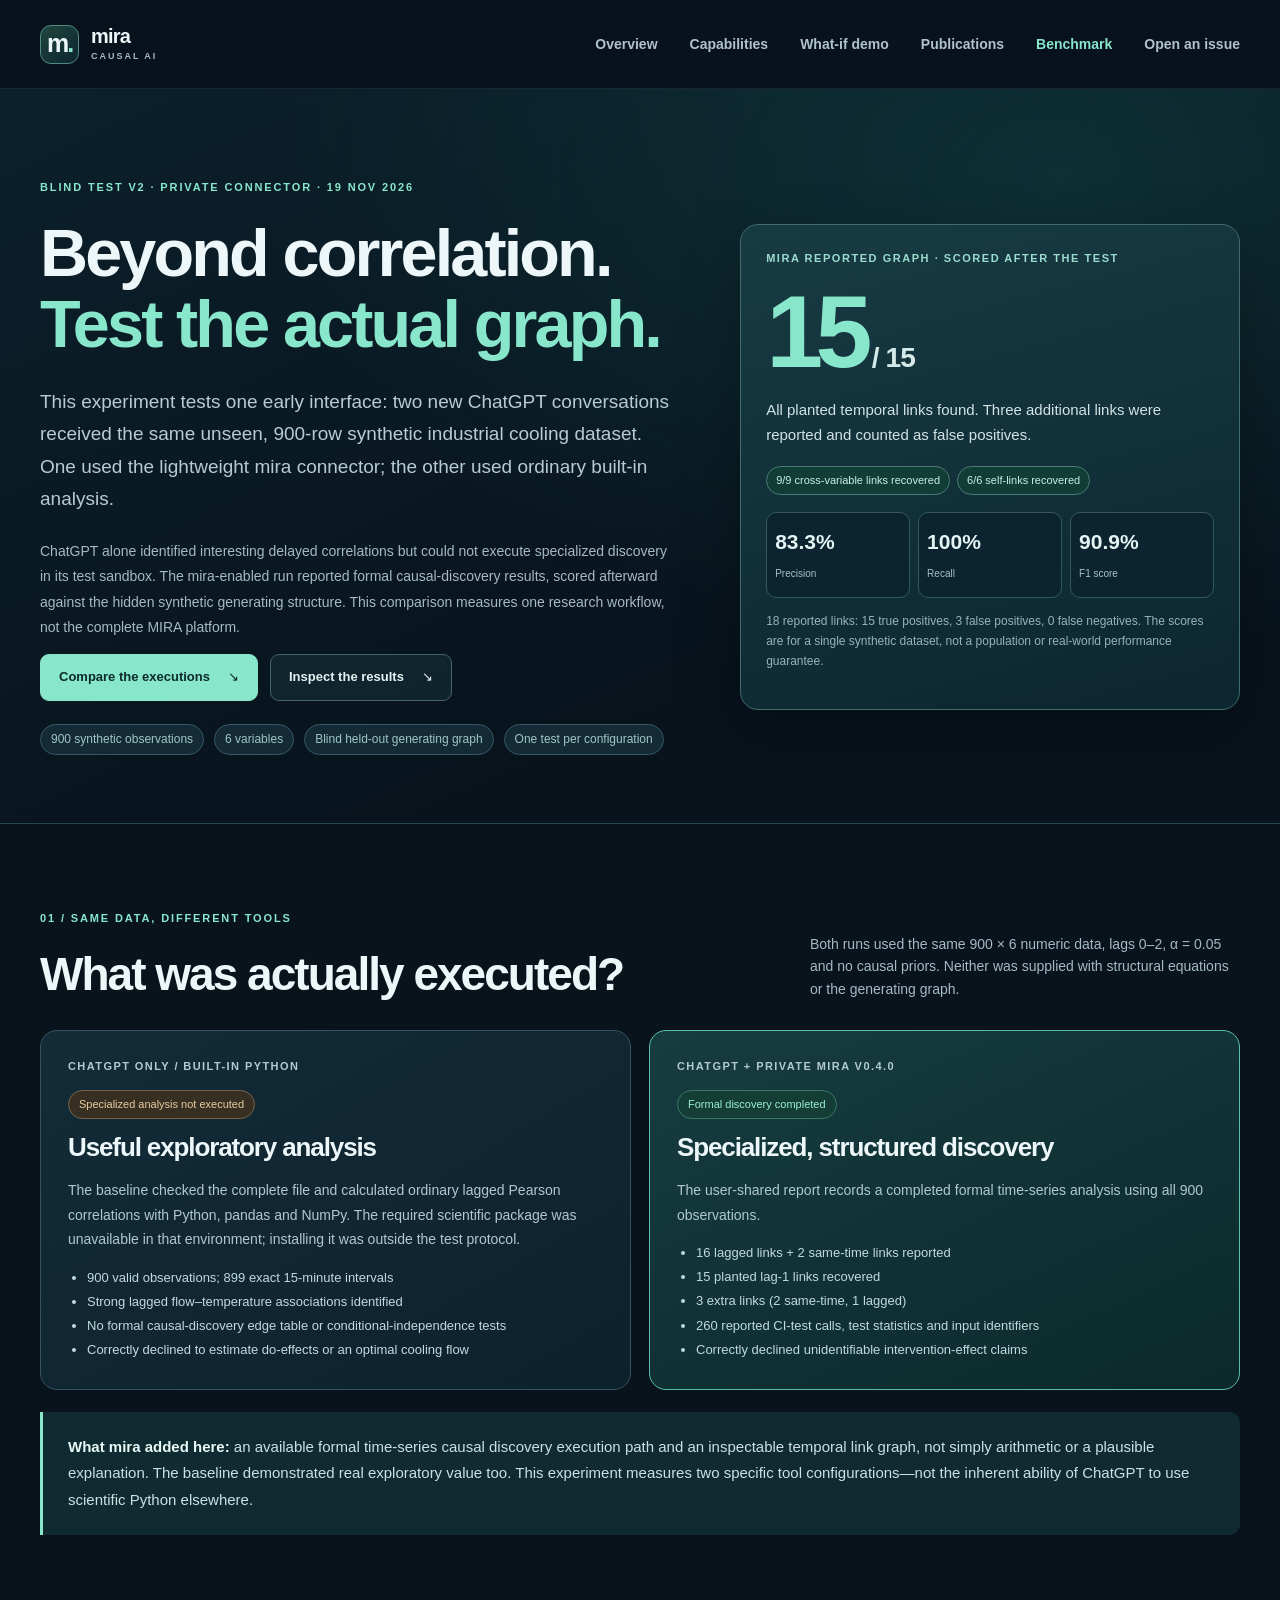
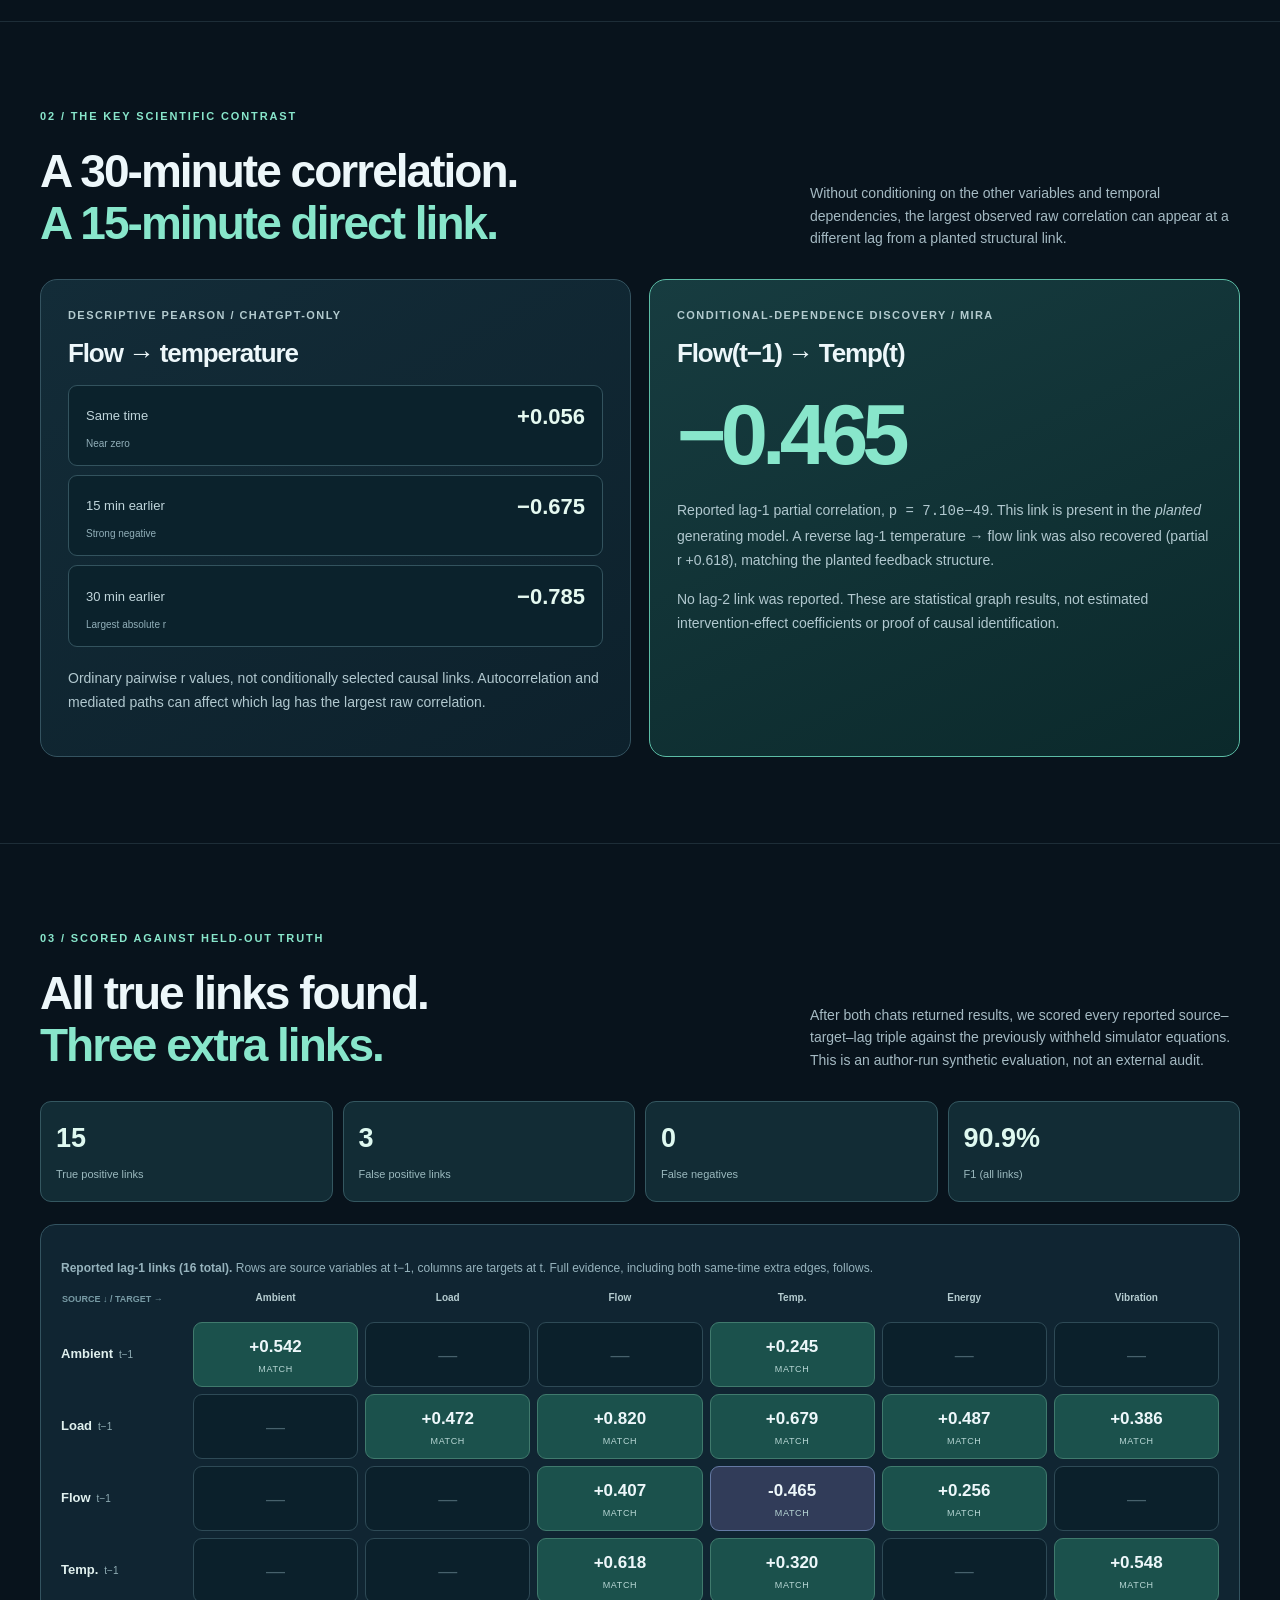
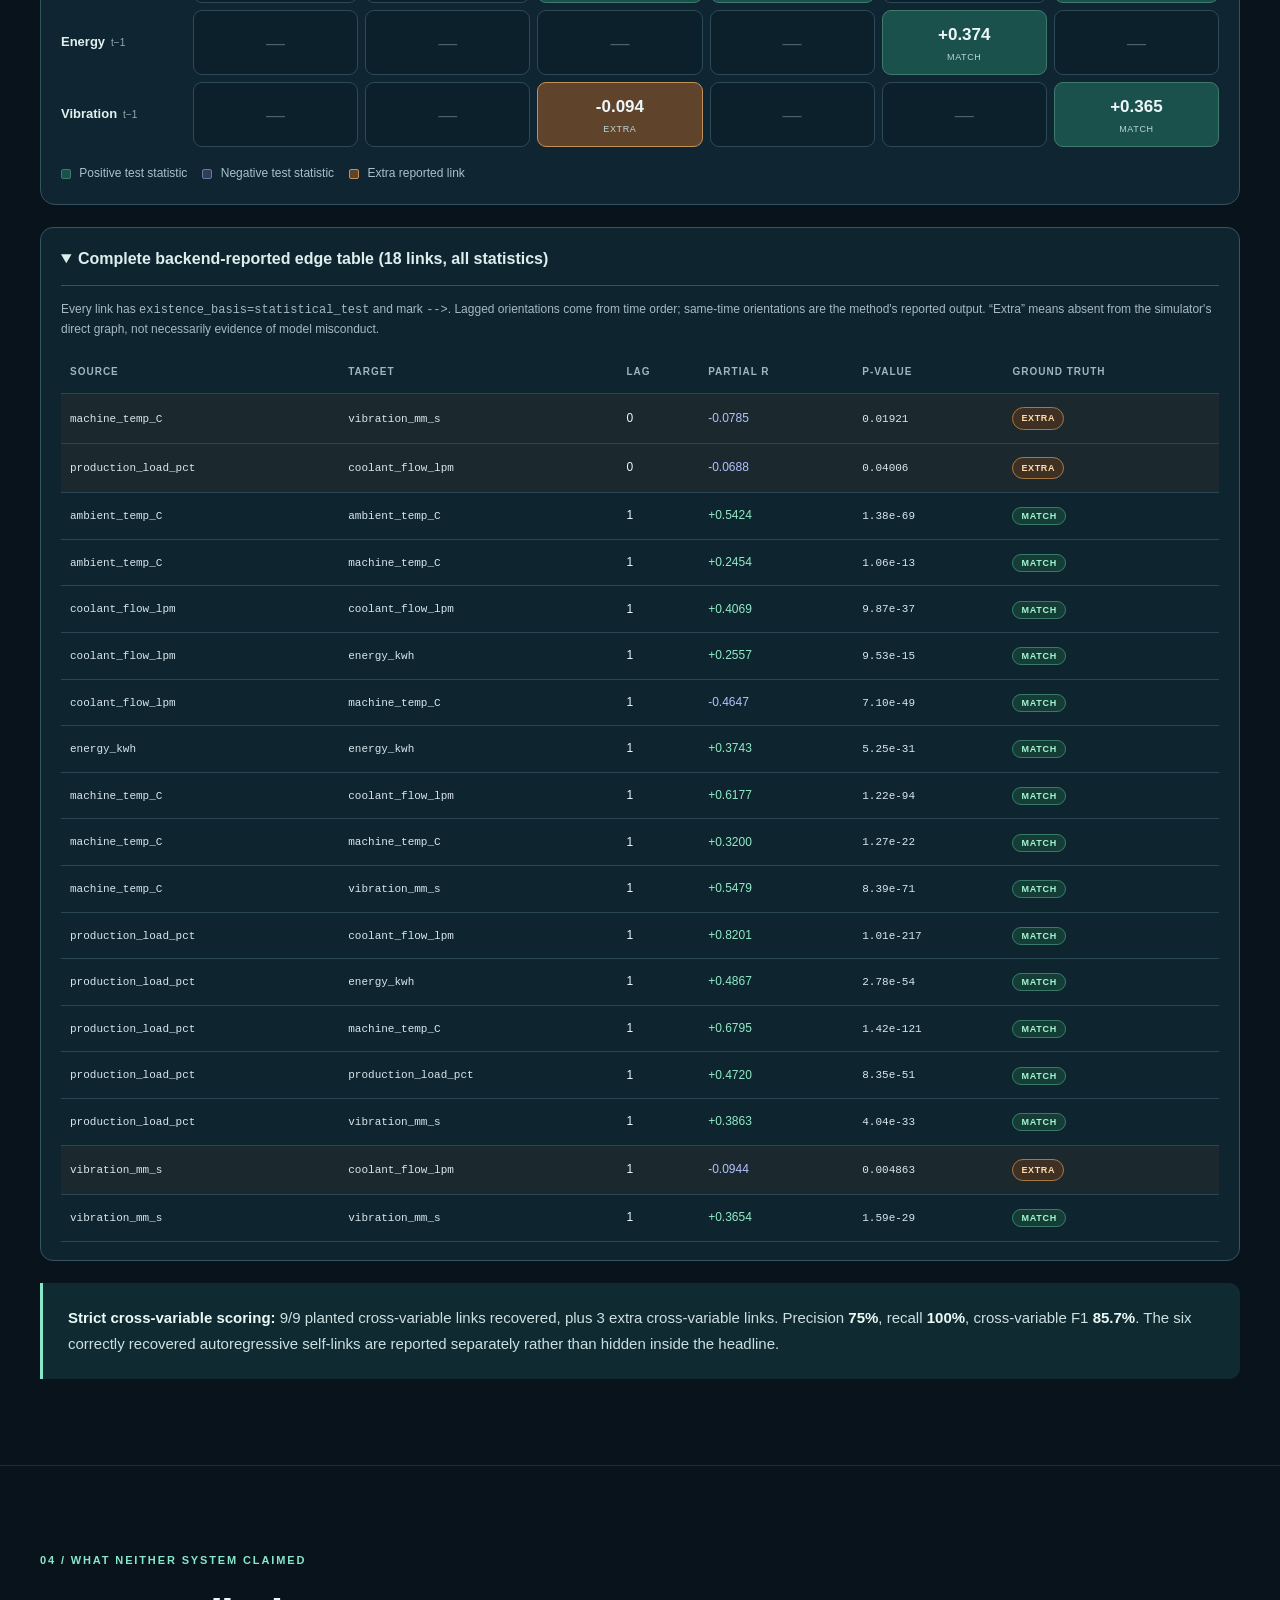
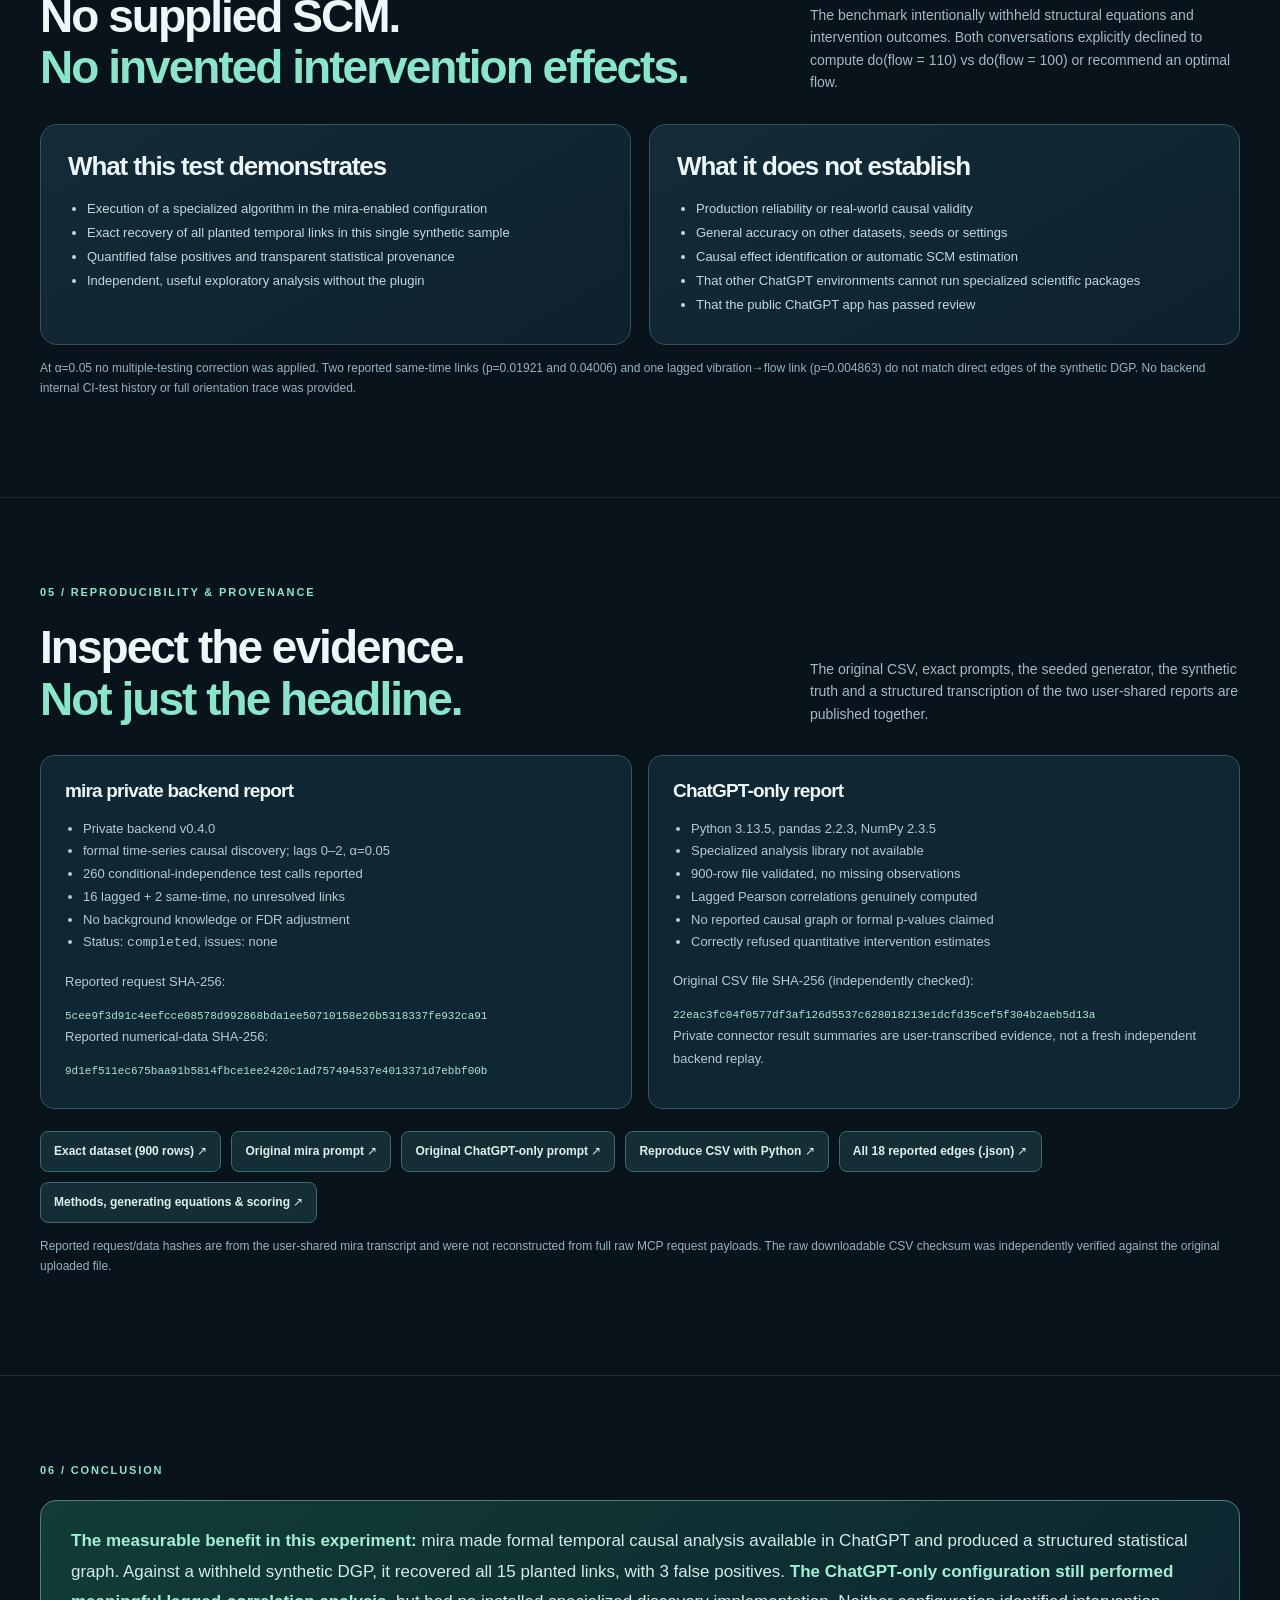
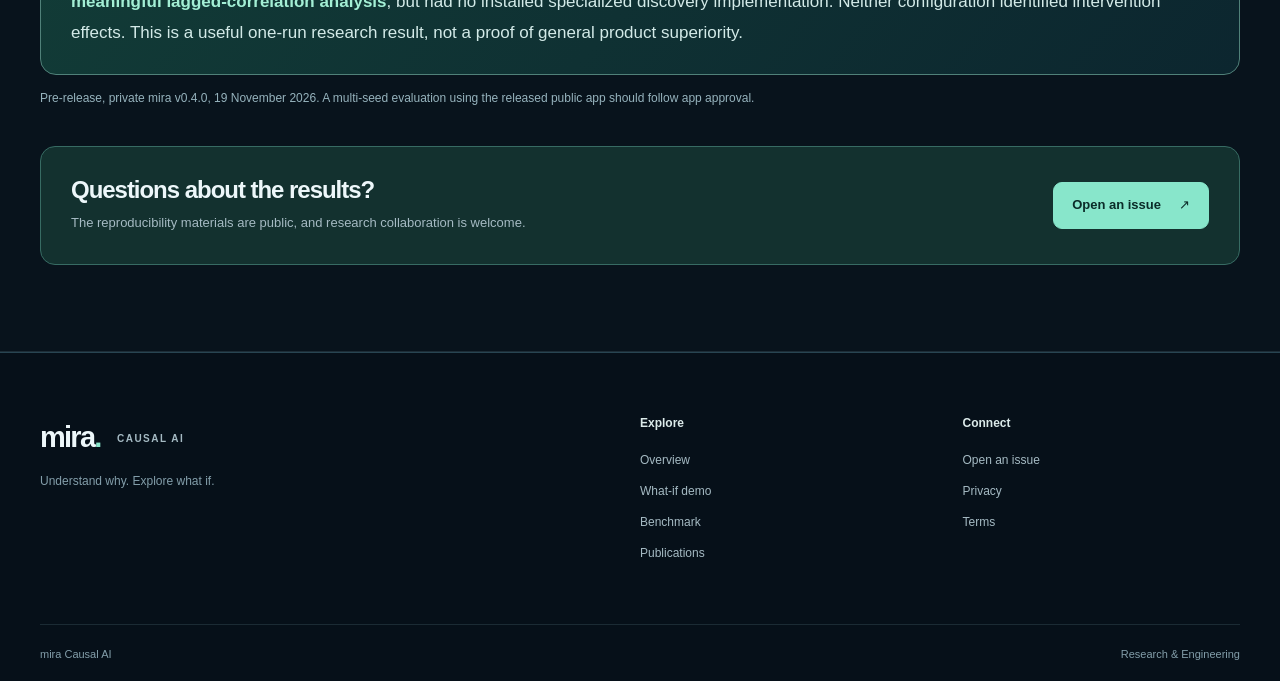
==== commit c37e1243: "Streamline public navigation and footer with issue-based contact" ====
--- a/benchmark.html
+++ b/benchmark.html
@@ -17,7 +17,7 @@
   <a href="./">Overview</a>
   <a href="./#research">Capabilities</a>
   <a href="demo.html#what-if">What-if demo</a>
-  <a href="./#publications">Research</a>
+  <a href="./#publications">Publications</a>
   <a href="benchmark.html" aria-current="page">Benchmark</a>
   <a href="https://github.com/FTamas77/mira-causal-ai-site/issues/new">Open an issue</a>
 </nav></div></header>
@@ -119,8 +119,11 @@
 <p class="bench-note">Pre-release, private mira v0.4.0, 19 November 2026. A multi-seed evaluation using the released public app should follow app approval.</p>
 <div class="page-cta"><div><h2>Questions about the results?</h2><p>The reproducibility materials are public, and research collaboration is welcome.</p></div><a class="btn btn-primary" href="support.html">Open an issue <span aria-hidden="true">↗</span></a></div>
 </div></section>
-</main><footer class="site-footer"><div class="container footer-main">
-<div><a class="footer-brand" href="./">mira<span>.</span> <small>CAUSAL AI</small></a><p>Causal research, evidence and decisions.</p></div>
-<div class="footer-links"><span class="footer-label">Explore</span><a href="./">Overview</a><a href="demo.html#what-if">What-if demo</a><a href="benchmark.html">ChatGPT comparison</a><a href="./#publications">Publications</a><a href="./#publications">Research</a></div>
-<div class="footer-links"><span class="footer-label">Information</span><a href="https://github.com/FTamas77/mira-causal-ai-site/issues/new">Open an issue</a><a href="privacy.html">Privacy</a><a href="terms.html">Terms of use</a></div>
-</div><div class="container footer-bottom"><span>mira Causal AI · Research &amp; Engineering</span><span>Research and engineering</span></div></footer></body></html>+</main><footer class="site-footer">
+  <div class="container footer-main">
+    <div><a class="footer-brand" href="./">mira<span>.</span> <small>CAUSAL AI</small></a><p>Understand why. Explore what if.</p></div>
+    <div class="footer-links"><span class="footer-label">Explore</span><a href="./">Overview</a><a href="demo.html#what-if">What-if demo</a><a href="benchmark.html">Benchmark</a><a href="./#publications">Publications</a></div>
+    <div class="footer-links"><span class="footer-label">Connect</span><a href="https://github.com/FTamas77/mira-causal-ai-site/issues/new">Open an issue</a><a href="privacy.html">Privacy</a><a href="terms.html">Terms</a></div>
+  </div>
+  <div class="container footer-bottom"><span>mira Causal AI</span><span>Research &amp; Engineering</span></div>
+</footer></body></html>
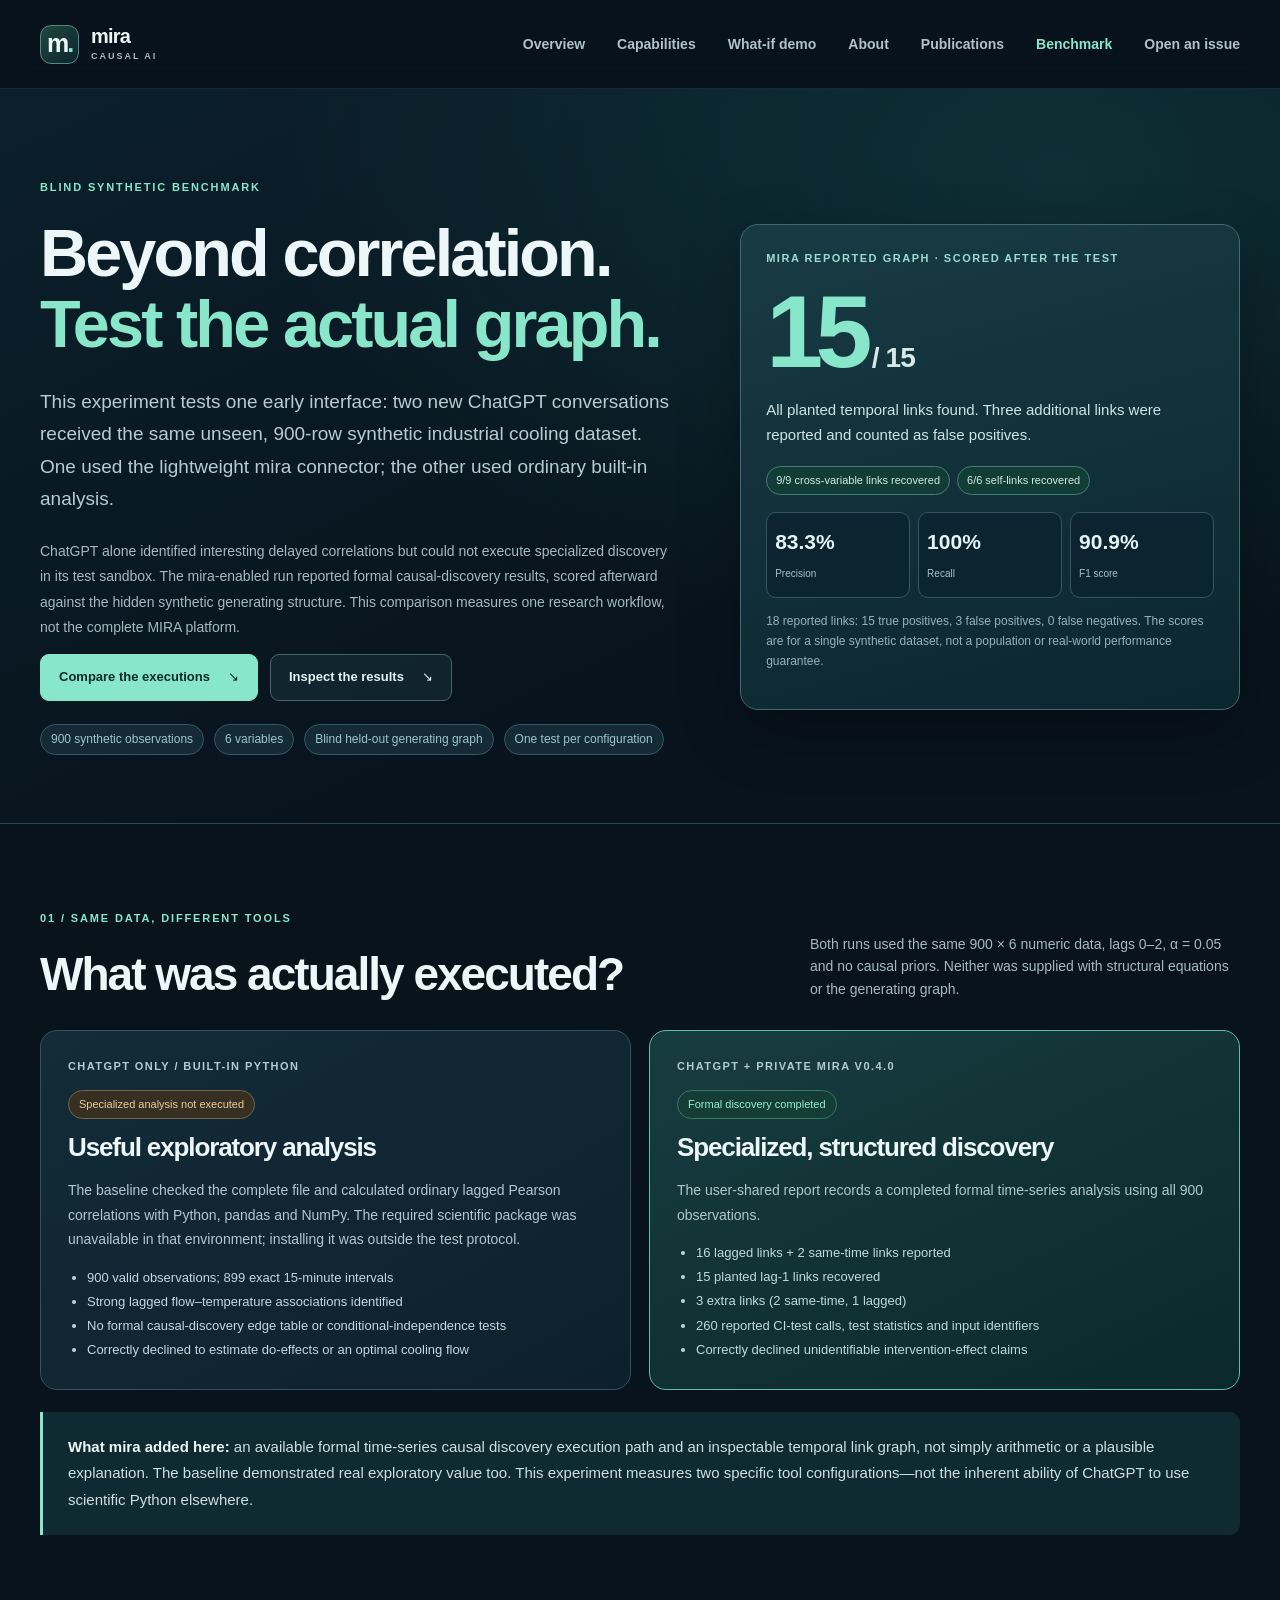
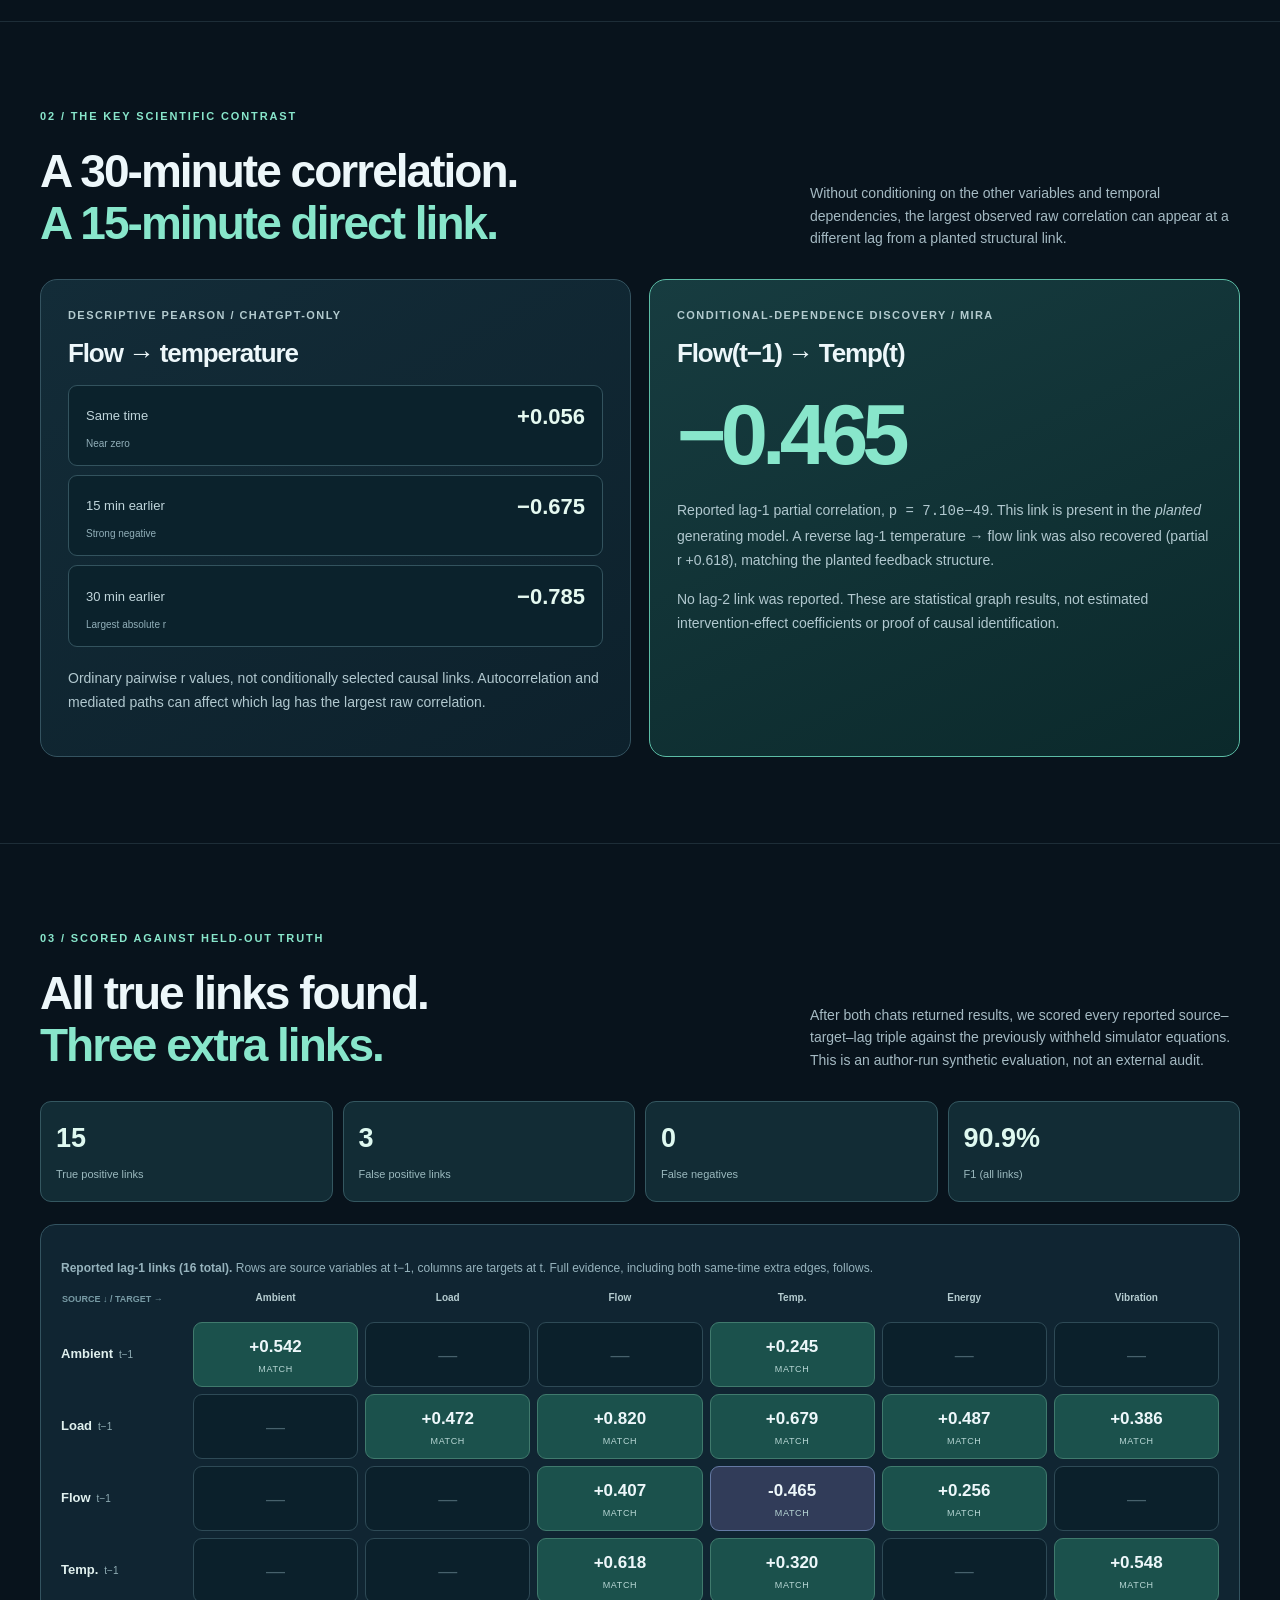
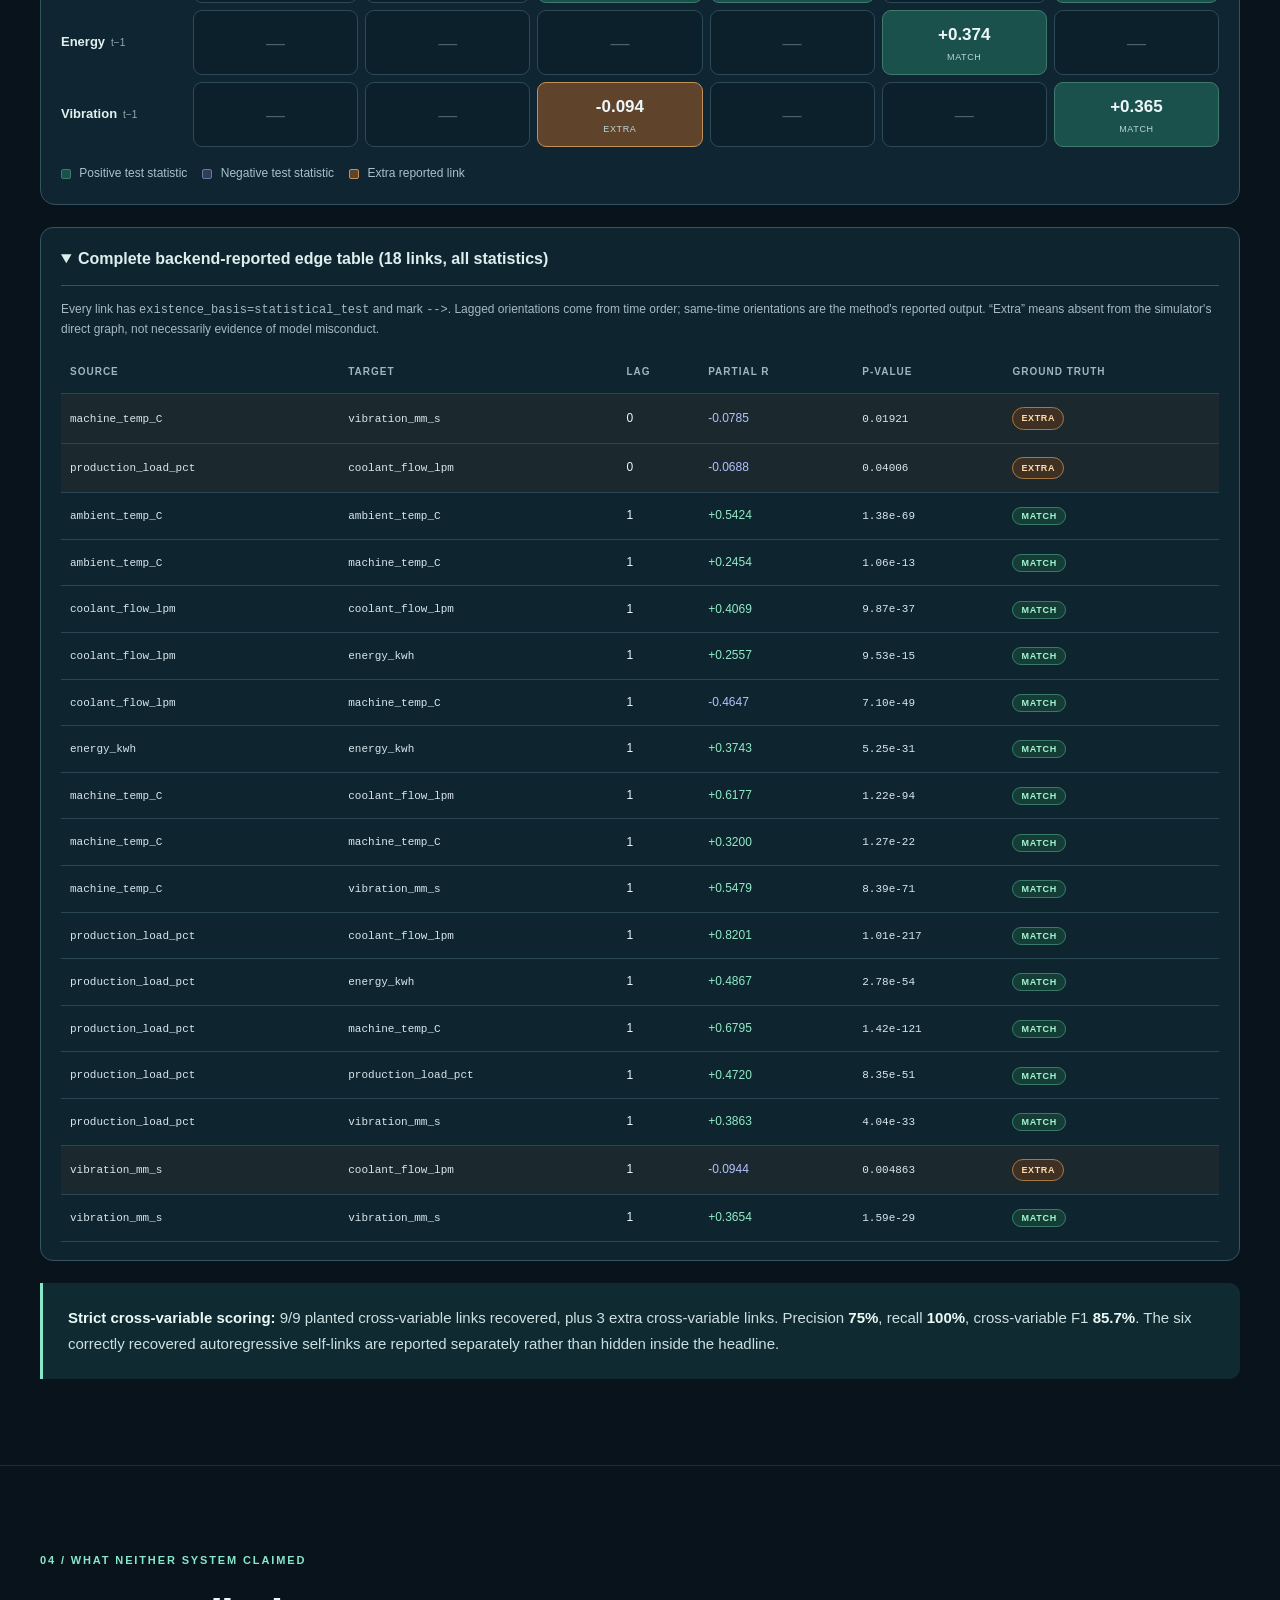
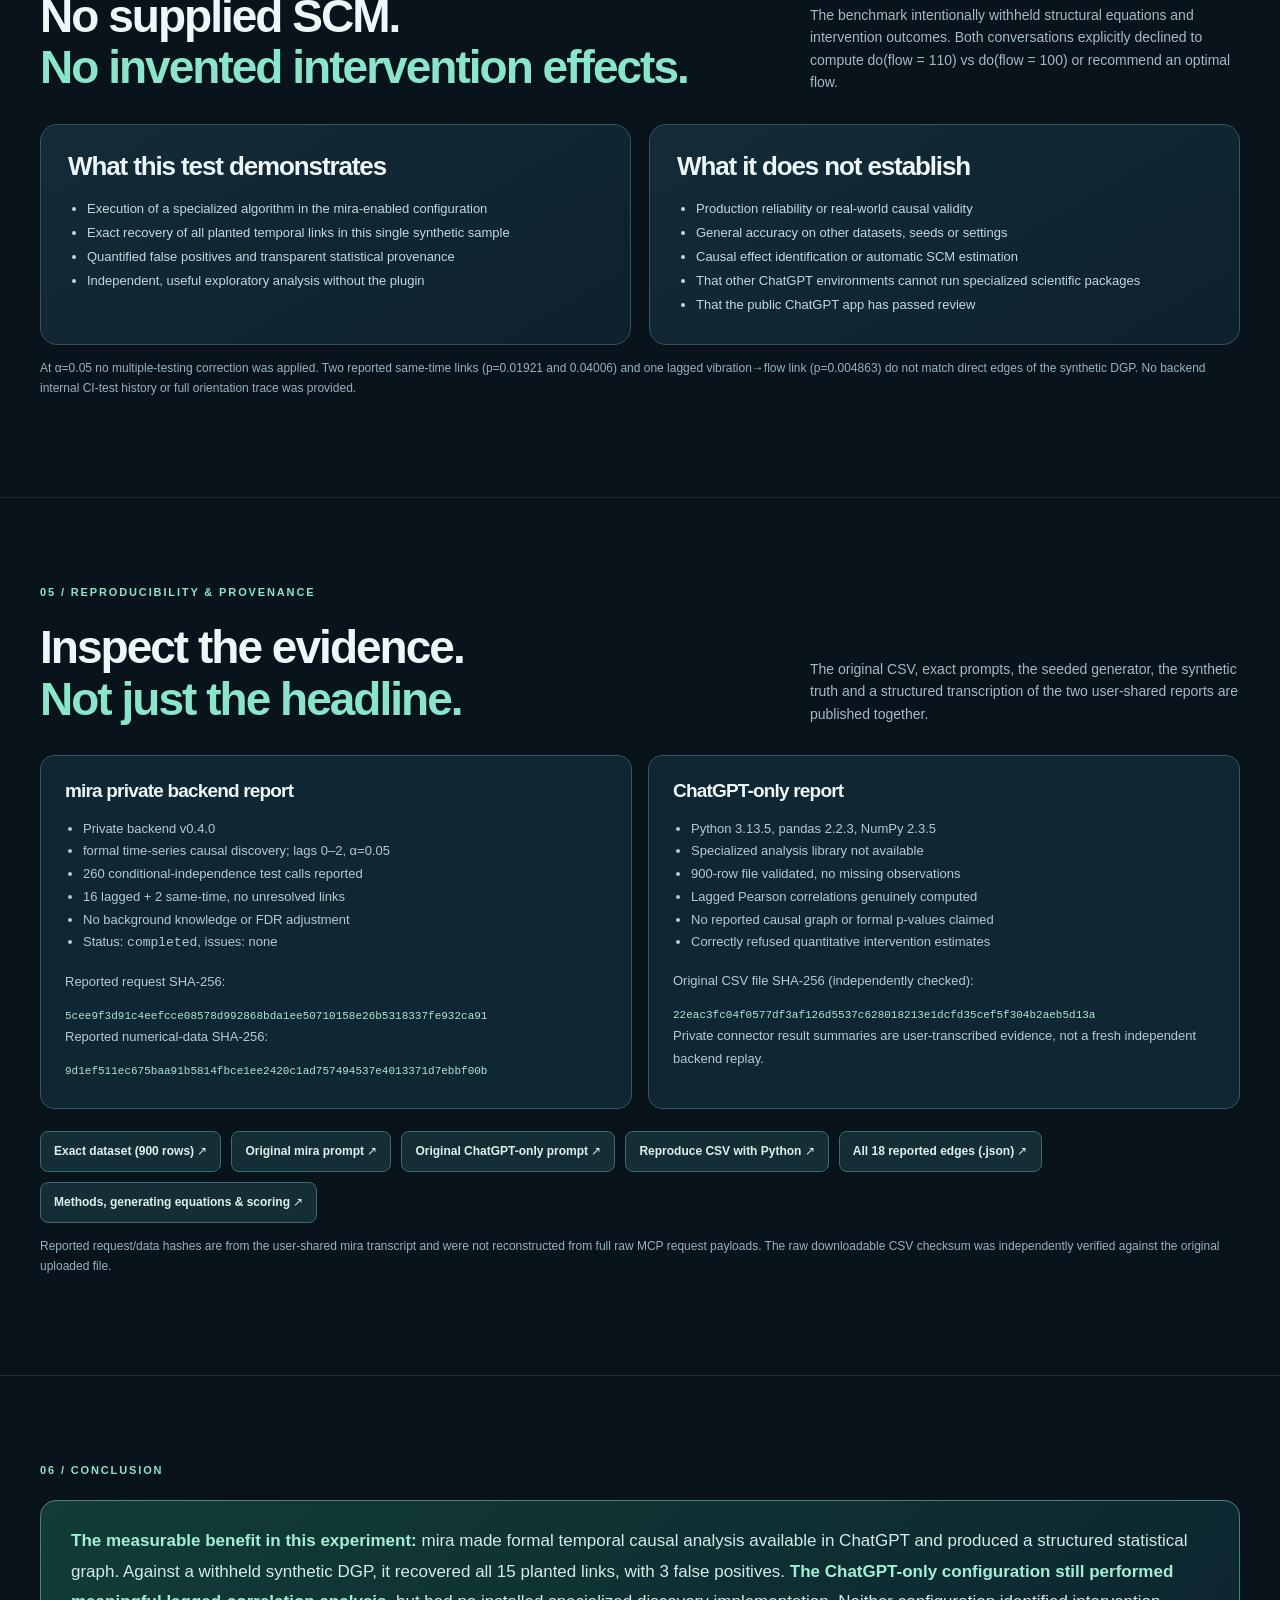
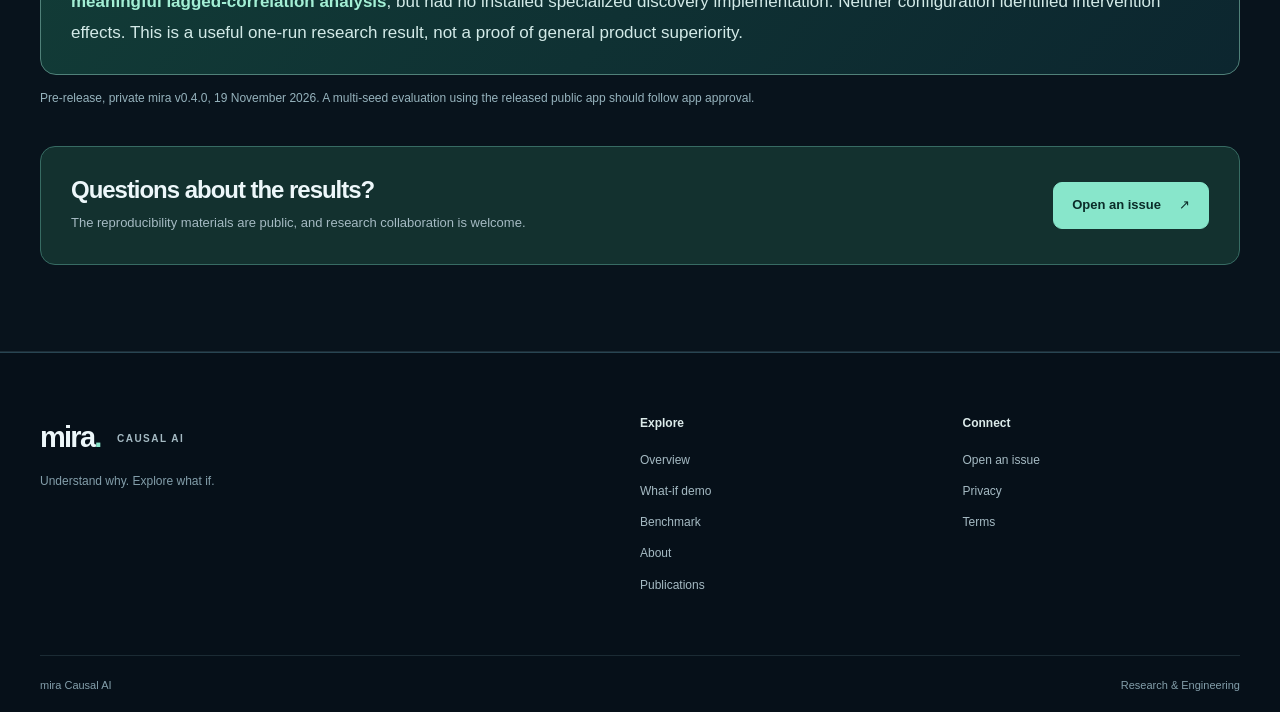
==== commit 860bfc92: "Keep About accessible and remove unnecessary notice/version labels" ====
--- a/benchmark.html
+++ b/benchmark.html
@@ -17,13 +17,14 @@
   <a href="./">Overview</a>
   <a href="./#research">Capabilities</a>
   <a href="demo.html#what-if">What-if demo</a>
+  <a href="./#about">About</a>
   <a href="./#publications">Publications</a>
   <a href="benchmark.html" aria-current="page">Benchmark</a>
   <a href="https://github.com/FTamas77/mira-causal-ai-site/issues/new">Open an issue</a>
 </nav></div></header>
 <main id="main">
 <section class="bench-hero"><div class="container bench-hero-inner">
-<div><p class="eyebrow">BLIND TEST V2 · PRIVATE CONNECTOR · 19 NOV 2026</p><h1>Beyond correlation.<br><em>Test the actual graph.</em></h1>
+<div><p class="eyebrow">BLIND SYNTHETIC BENCHMARK</p><h1>Beyond correlation.<br><em>Test the actual graph.</em></h1>
 <p class="hero-lead">This experiment tests one early interface: two new ChatGPT conversations received the same unseen, 900-row synthetic industrial cooling dataset. One used the lightweight mira connector; the other used ordinary built-in analysis.</p>
 <p class="body-muted">ChatGPT alone identified interesting delayed correlations but could not execute specialized discovery in its test sandbox. The mira-enabled run reported formal causal-discovery results, scored afterward against the hidden synthetic generating structure. This comparison measures one research workflow, not the complete MIRA platform.</p>
 <div class="button-row"><a class="btn btn-primary" href="#comparison">Compare the executions <span aria-hidden="true">↘</span></a><a class="btn btn-ghost" href="#evidence">Inspect the results <span aria-hidden="true">↘</span></a></div>
@@ -117,12 +118,12 @@
 <section class="bench-block" id="conclusion"><div class="container"><p class="eyebrow">06 / CONCLUSION</p>
 <div class="bench-conclusion"><strong>The measurable benefit in this experiment:</strong> mira made formal temporal causal analysis available in ChatGPT and produced a structured statistical graph. Against a withheld synthetic DGP, it recovered all 15 planted links, with 3 false positives. <strong>The ChatGPT-only configuration still performed meaningful lagged-correlation analysis</strong>, but had no installed specialized discovery implementation. Neither configuration identified intervention effects. This is a useful one-run research result, not a proof of general product superiority.</div>
 <p class="bench-note">Pre-release, private mira v0.4.0, 19 November 2026. A multi-seed evaluation using the released public app should follow app approval.</p>
-<div class="page-cta"><div><h2>Questions about the results?</h2><p>The reproducibility materials are public, and research collaboration is welcome.</p></div><a class="btn btn-primary" href="support.html">Open an issue <span aria-hidden="true">↗</span></a></div>
+<div class="page-cta"><div><h2>Questions about the results?</h2><p>The reproducibility materials are public, and research collaboration is welcome.</p></div><a class="btn btn-primary" href="https://github.com/FTamas77/mira-causal-ai-site/issues/new">Open an issue <span aria-hidden="true">↗</span></a></div>
 </div></section>
 </main><footer class="site-footer">
   <div class="container footer-main">
     <div><a class="footer-brand" href="./">mira<span>.</span> <small>CAUSAL AI</small></a><p>Understand why. Explore what if.</p></div>
-    <div class="footer-links"><span class="footer-label">Explore</span><a href="./">Overview</a><a href="demo.html#what-if">What-if demo</a><a href="benchmark.html">Benchmark</a><a href="./#publications">Publications</a></div>
+    <div class="footer-links"><span class="footer-label">Explore</span><a href="./">Overview</a><a href="demo.html#what-if">What-if demo</a><a href="benchmark.html">Benchmark</a><a href="./#about">About</a><a href="./#publications">Publications</a></div>
     <div class="footer-links"><span class="footer-label">Connect</span><a href="https://github.com/FTamas77/mira-causal-ai-site/issues/new">Open an issue</a><a href="privacy.html">Privacy</a><a href="terms.html">Terms</a></div>
   </div>
   <div class="container footer-bottom"><span>mira Causal AI</span><span>Research &amp; Engineering</span></div>
--- a/style.css
+++ b/style.css
@@ -451,3 +451,17 @@
  .sim-preview-bottom { align-items:flex-start; flex-direction:column; }
  .simulator-panel-head { margin-bottom:25px; }
 }
+
+/* Concise founder profile: credentials without extra external links. */
+.founder-section { background:linear-gradient(150deg,#0c222c,#0a1923); }
+.founder-layout { display:grid; grid-template-columns:minmax(0,.85fr) minmax(0,1.15fr); gap:clamp(30px,6vw,85px); align-items:center; }
+.founder-layout h2 { font-size:clamp(32px,3.7vw,49px); margin-bottom:22px; }
+.founder-layout .section-lead { max-width:440px; margin:0; }
+.founder-profile { border:1px solid #356268; background:linear-gradient(145deg,#183741,#0c2530); border-radius:18px; padding:clamp(25px,3.2vw,38px); }
+.founder-profile-head { display:flex; align-items:center; gap:20px; margin-bottom:26px; }
+.founder-monogram { width:66px; height:66px; border-radius:14px; border:1px solid #559d8e; background:#23564e; color:var(--teal); display:grid; place-items:center; font-size:23px; font-weight:800; flex-shrink:0; }
+.founder-profile-head h3 { margin:5px 0 0; font-size:clamp(22px,2.4vw,29px); }
+.founder-profile p { font-size:15px; line-height:1.75; color:#c3d8db; margin:0 0 15px; }
+.founder-profile p:last-child { margin-bottom:0; }
+@media(max-width:900px) { .founder-layout { grid-template-columns:1fr; } }
+@media(max-width:560px) { .founder-profile-head { gap:13px; } .founder-monogram { width:54px; height:54px; } .founder-profile { padding:22px; } }
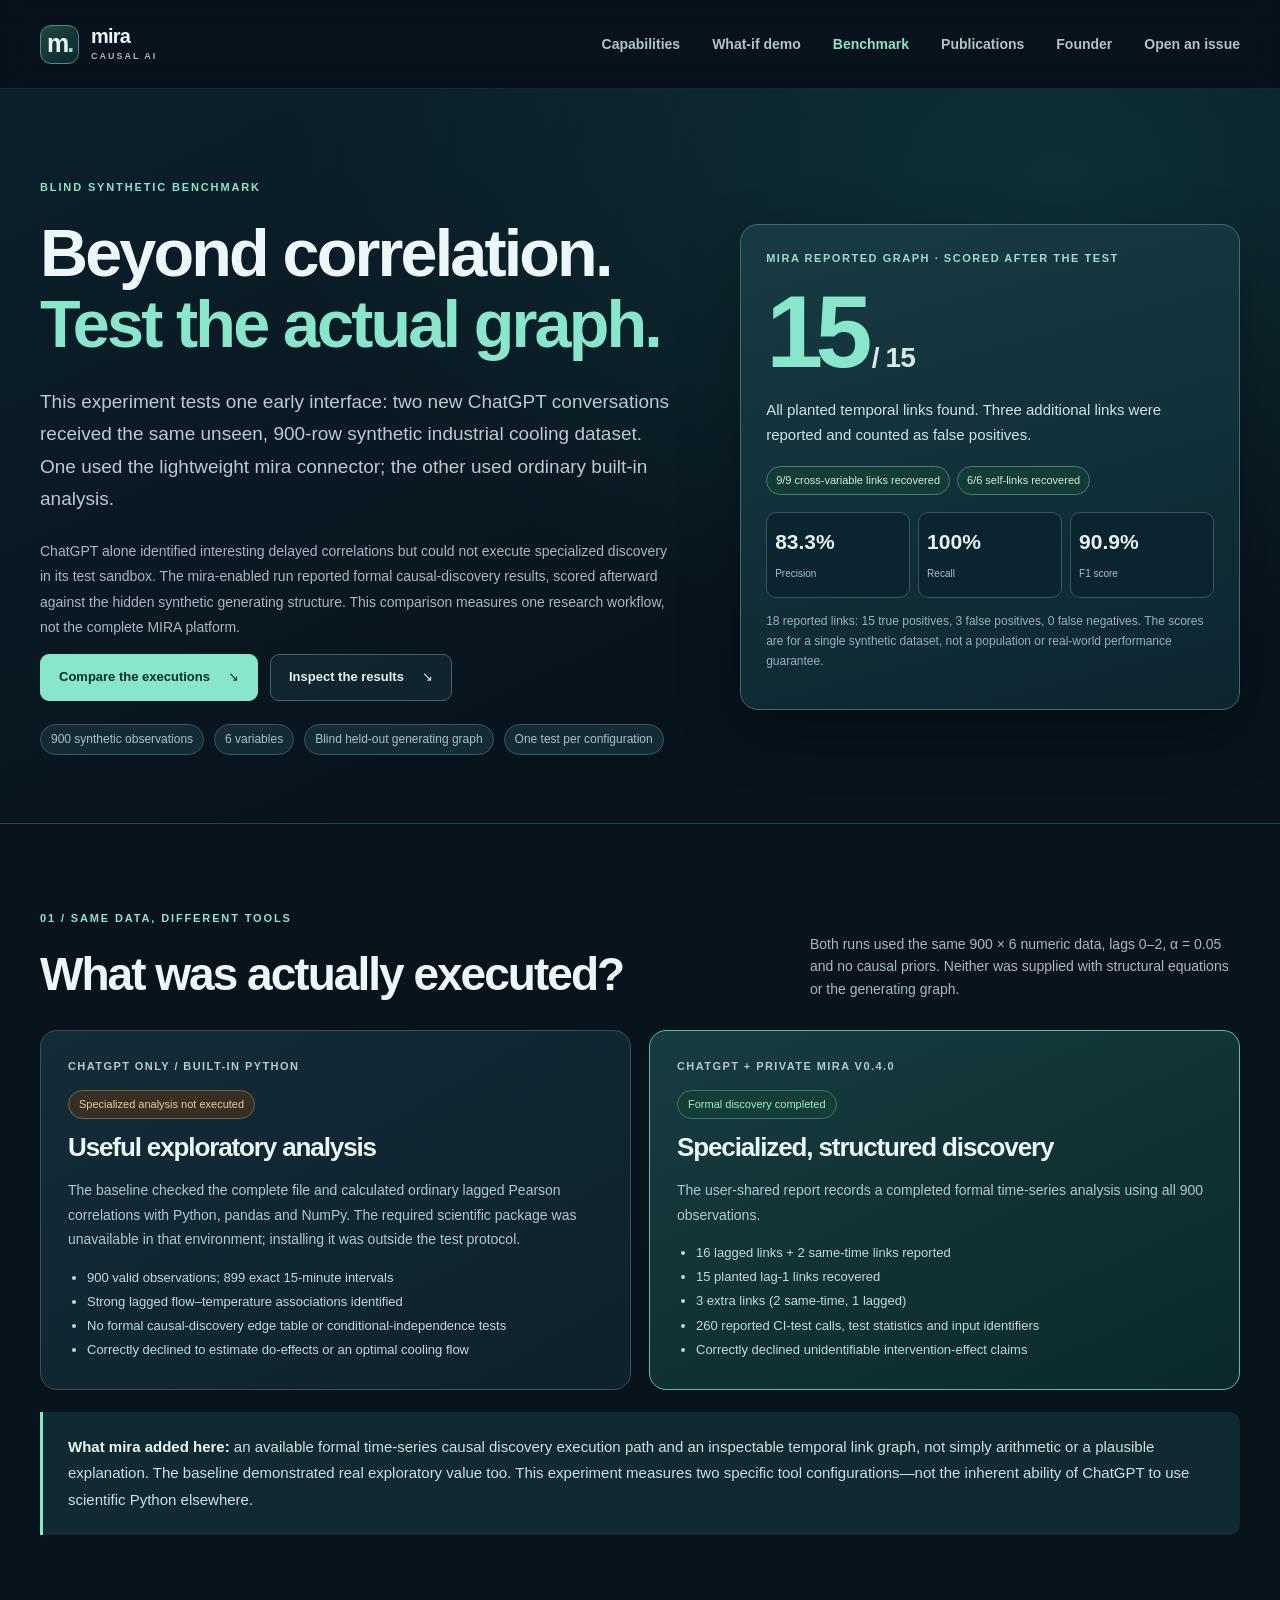
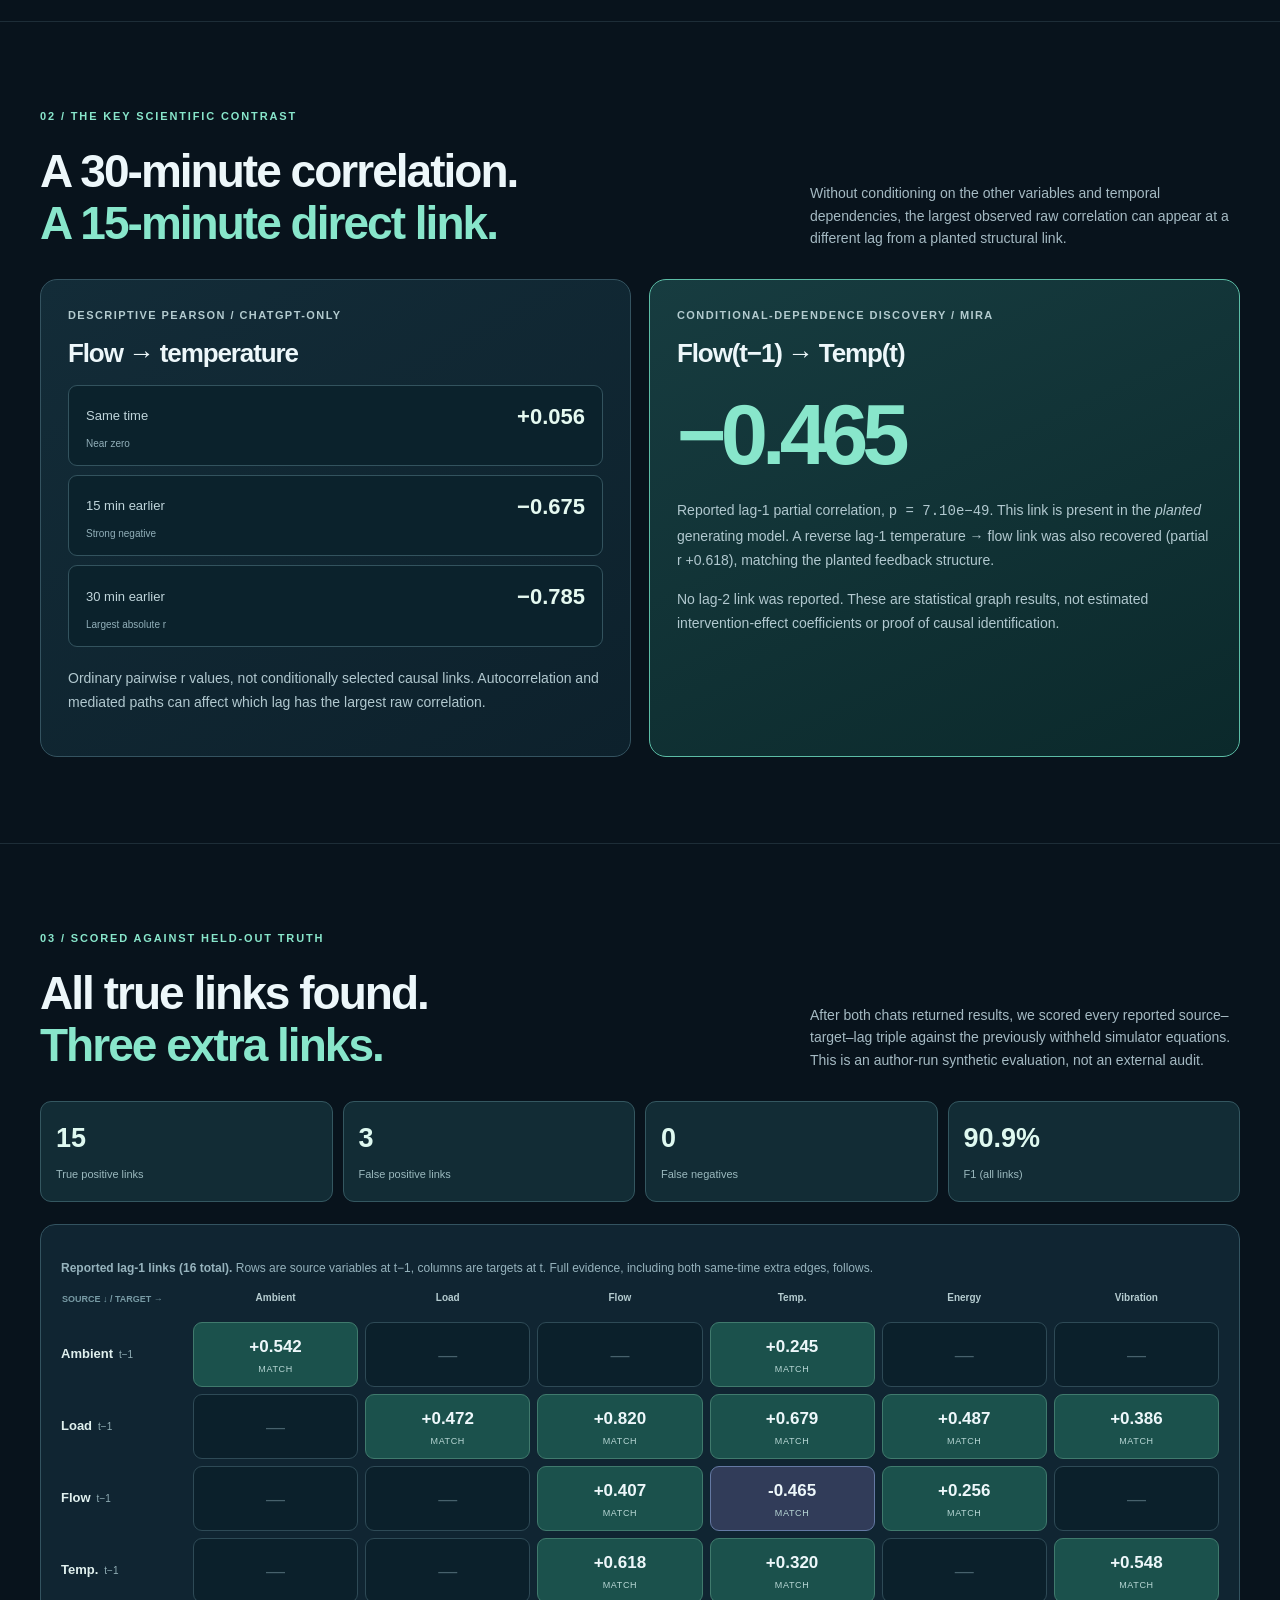
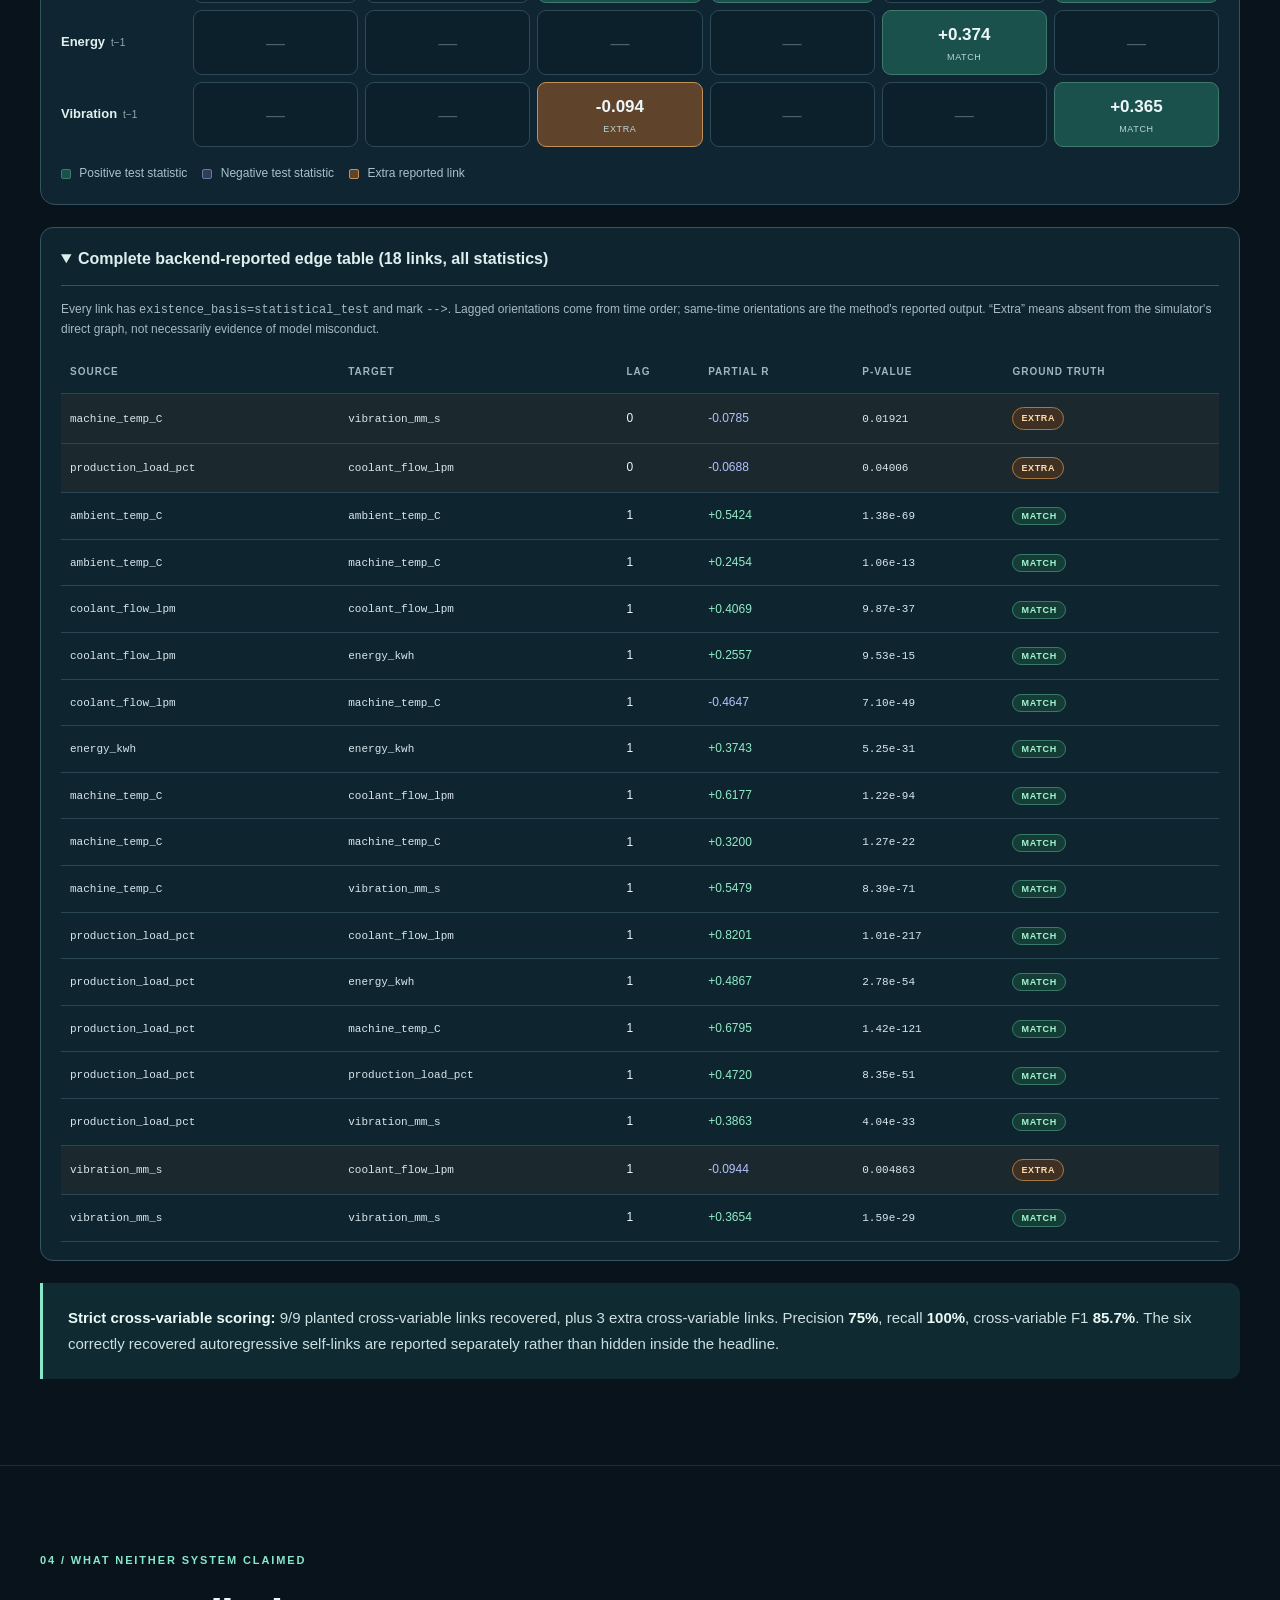
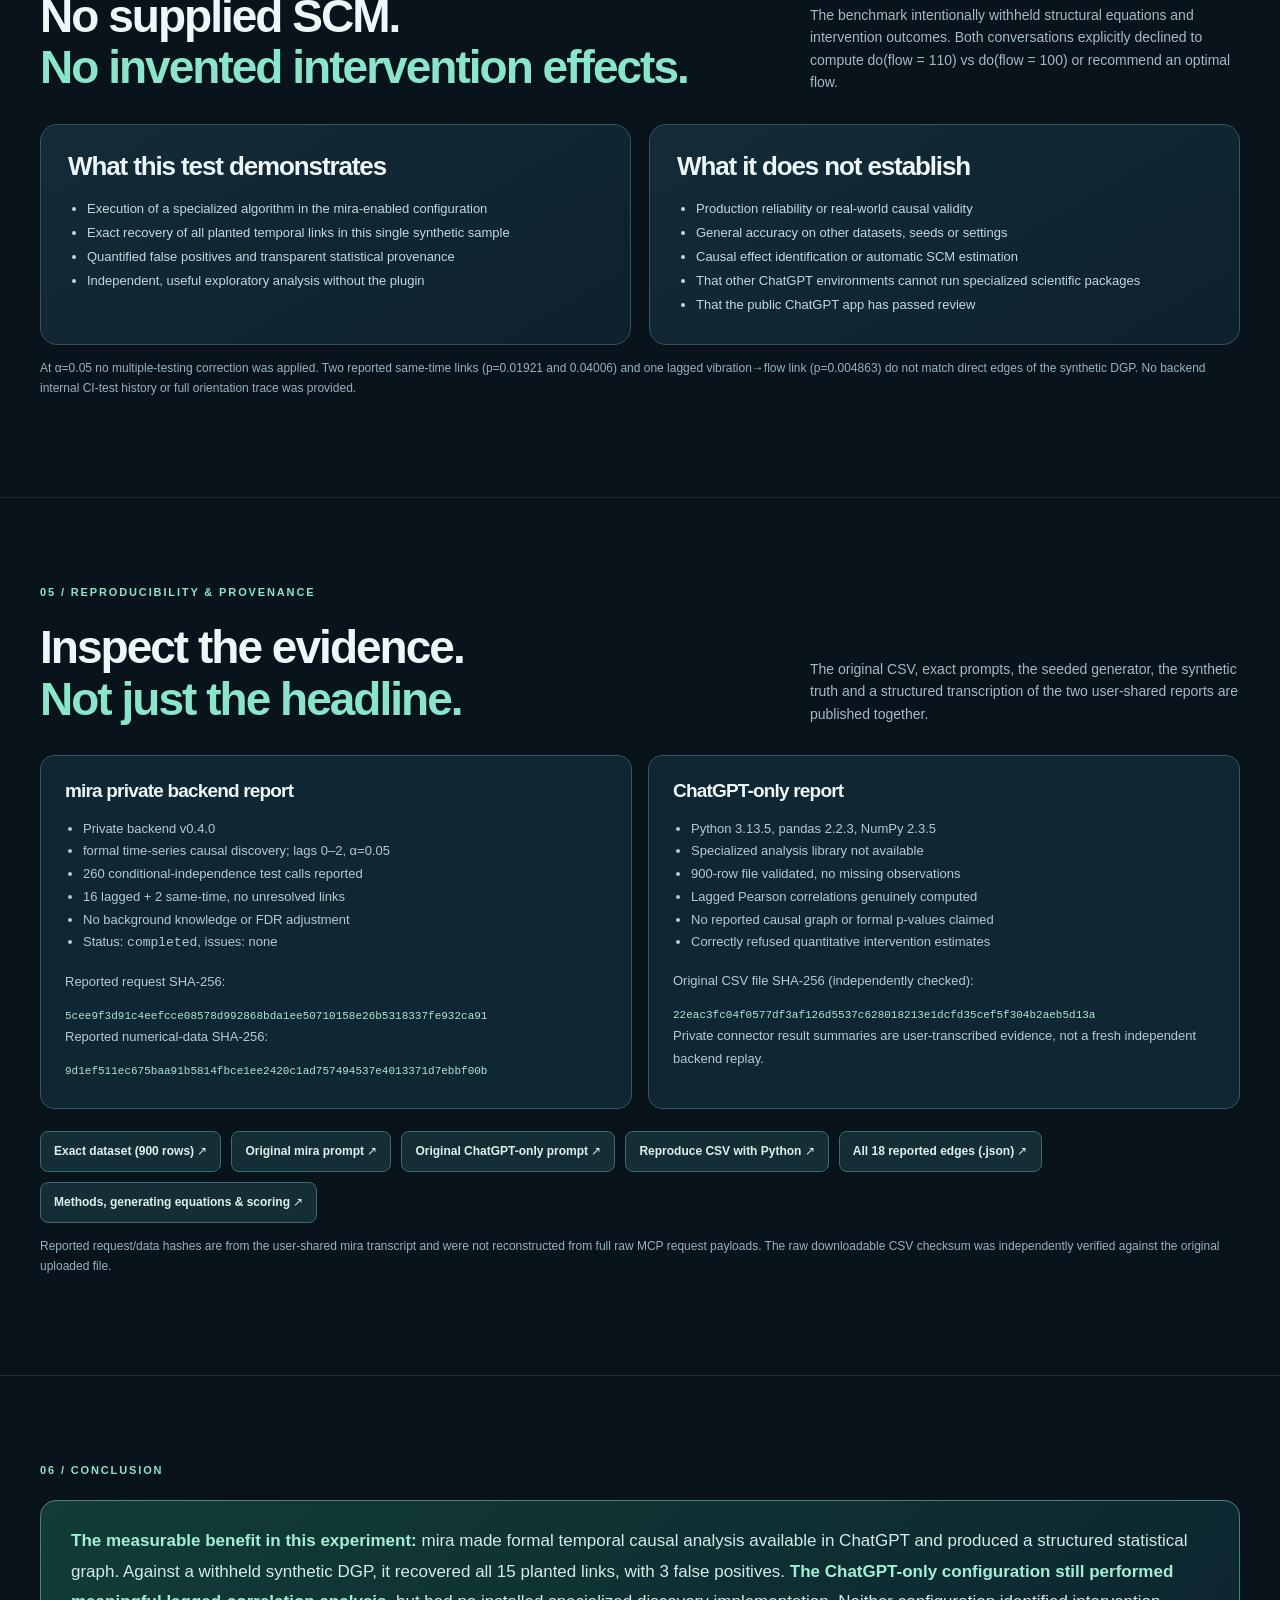
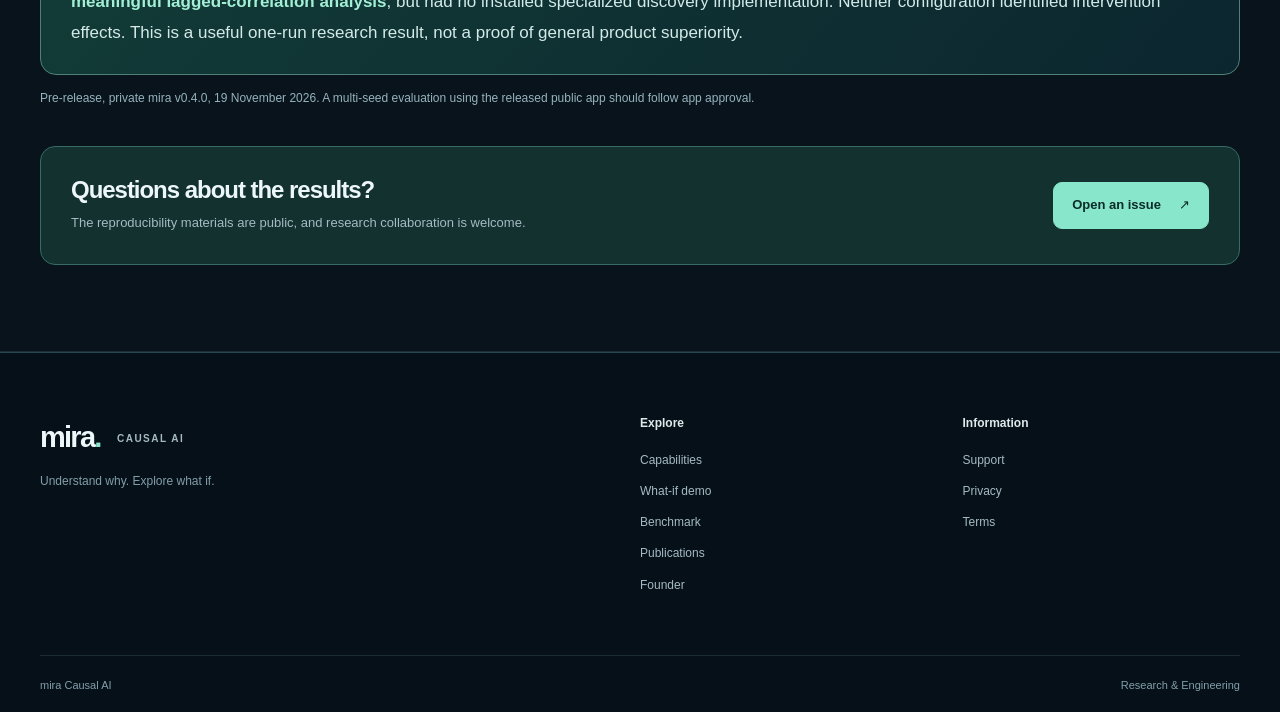
==== commit 7f9db5cc: "Use one consistent Founder navigation and reviewer-friendly site structure" ====
--- a/benchmark.html
+++ b/benchmark.html
@@ -14,12 +14,11 @@
 <link rel="stylesheet" href="style.css"><link rel="stylesheet" href="benchmark.css">
   <link rel="icon" type="image/svg+xml" href="favicon.svg">
 </head><body class="subpage"><a class="skip-link" href="#main">Skip to content</a><header class="site-header"><div class="container header-inner"><a class="brand" href="./" aria-label="mira Causal AI homepage"><span class="brand-symbol" aria-hidden="true">m<span>.</span></span><span class="brand-name">mira <small>CAUSAL AI</small></span></a><nav class="primary-nav" aria-label="Main navigation">
-  <a href="./">Overview</a>
   <a href="./#research">Capabilities</a>
   <a href="demo.html#what-if">What-if demo</a>
-  <a href="./#about">About</a>
+  <a href="benchmark.html" aria-current="page">Benchmark</a>
   <a href="./#publications">Publications</a>
-  <a href="benchmark.html" aria-current="page">Benchmark</a>
+  <a href="./#founder">Founder</a>
   <a href="https://github.com/FTamas77/mira-causal-ai-site/issues/new">Open an issue</a>
 </nav></div></header>
 <main id="main">
@@ -123,8 +122,8 @@
 </main><footer class="site-footer">
   <div class="container footer-main">
     <div><a class="footer-brand" href="./">mira<span>.</span> <small>CAUSAL AI</small></a><p>Understand why. Explore what if.</p></div>
-    <div class="footer-links"><span class="footer-label">Explore</span><a href="./">Overview</a><a href="demo.html#what-if">What-if demo</a><a href="benchmark.html">Benchmark</a><a href="./#about">About</a><a href="./#publications">Publications</a></div>
-    <div class="footer-links"><span class="footer-label">Connect</span><a href="https://github.com/FTamas77/mira-causal-ai-site/issues/new">Open an issue</a><a href="privacy.html">Privacy</a><a href="terms.html">Terms</a></div>
+    <div class="footer-links"><span class="footer-label">Explore</span><a href="./#research">Capabilities</a><a href="demo.html#what-if">What-if demo</a><a href="benchmark.html">Benchmark</a><a href="./#publications">Publications</a><a href="./#founder">Founder</a></div>
+    <div class="footer-links"><span class="footer-label">Information</span><a href="support.html">Support</a><a href="privacy.html">Privacy</a><a href="terms.html">Terms</a></div>
   </div>
   <div class="container footer-bottom"><span>mira Causal AI</span><span>Research &amp; Engineering</span></div>
 </footer></body></html>
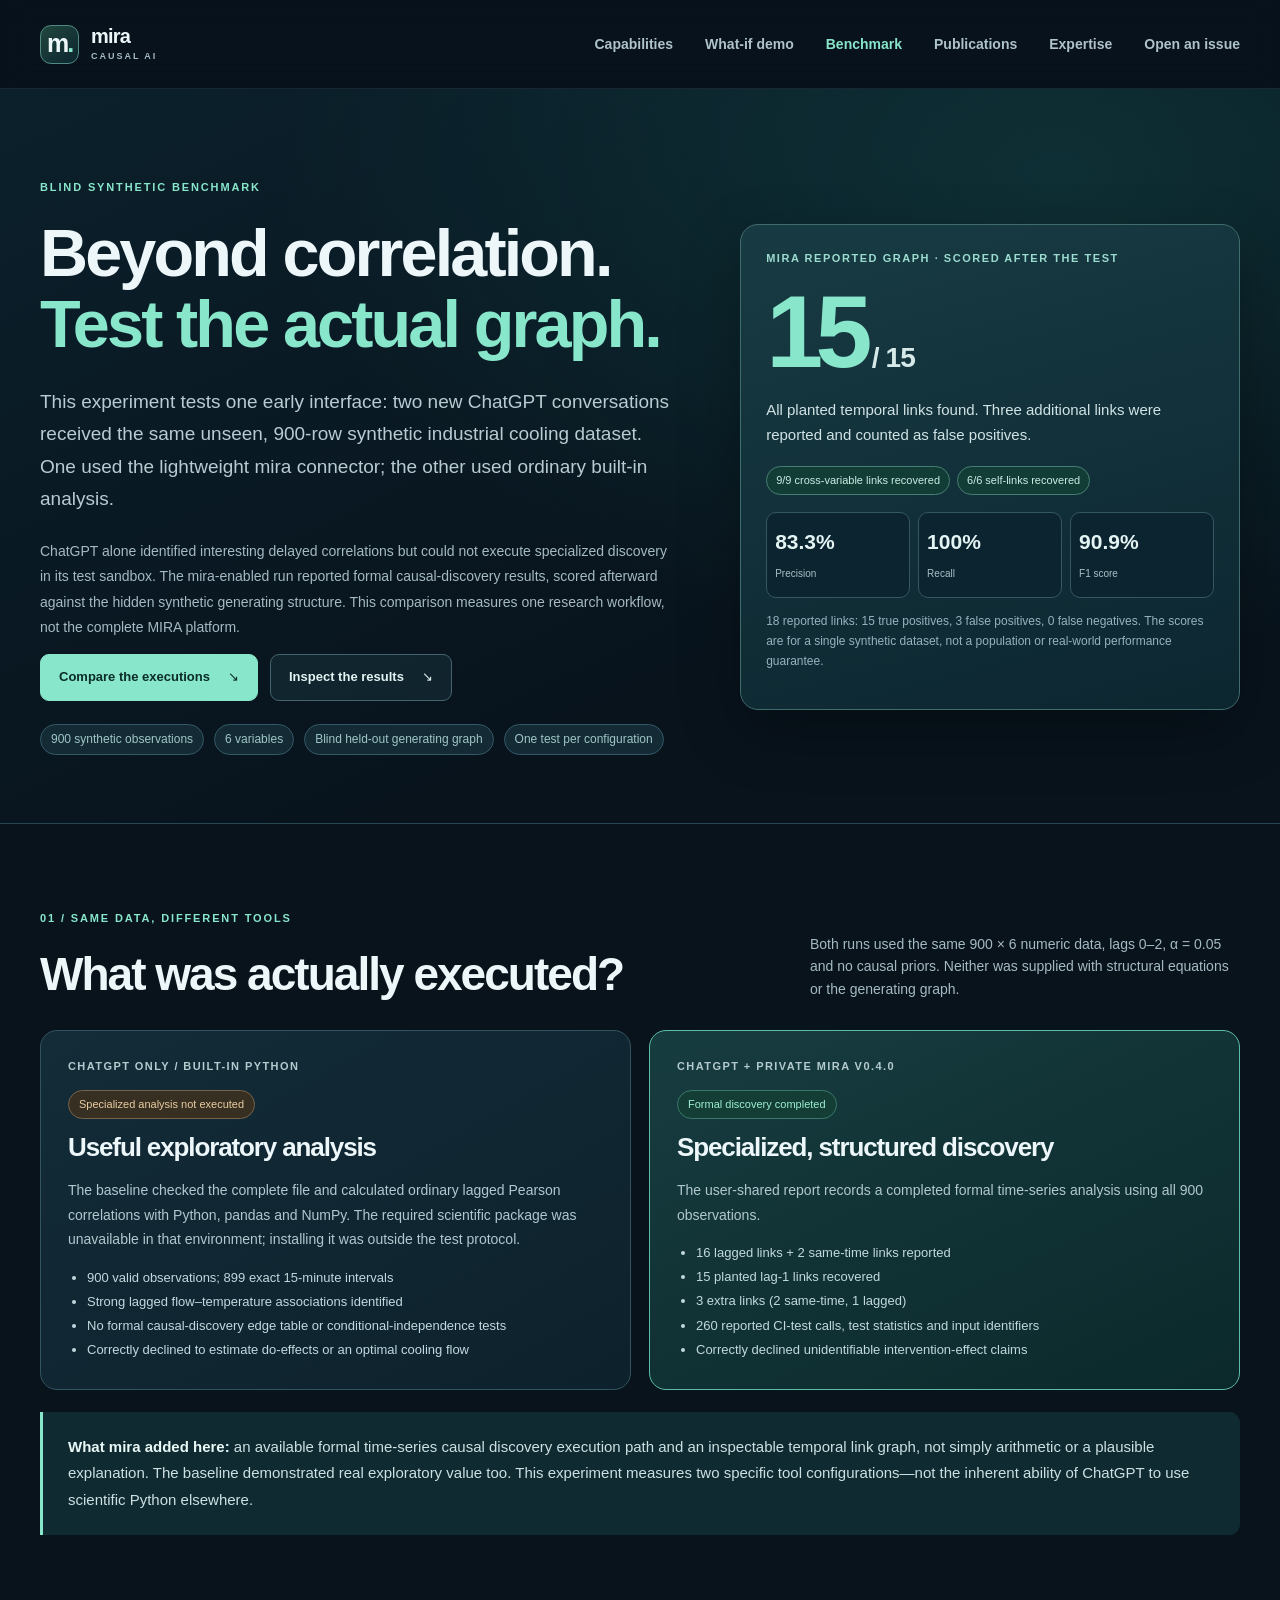
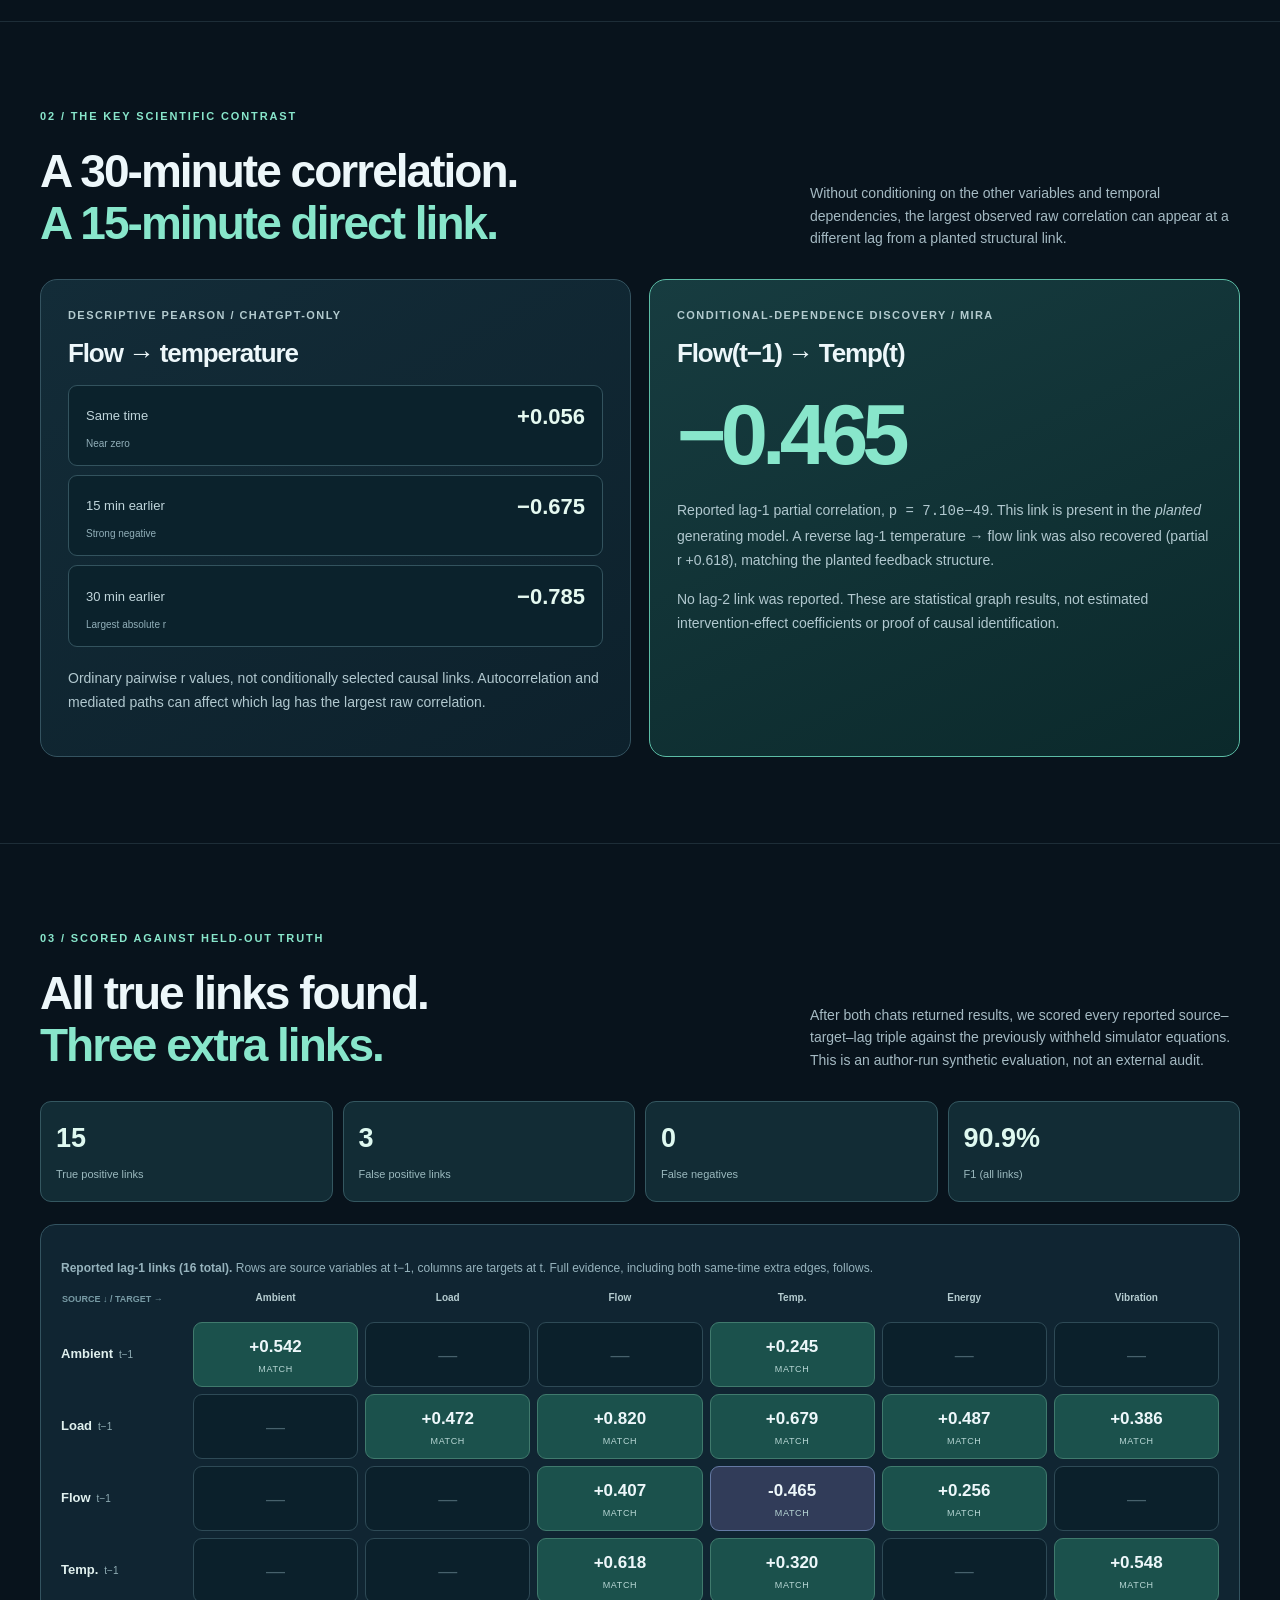
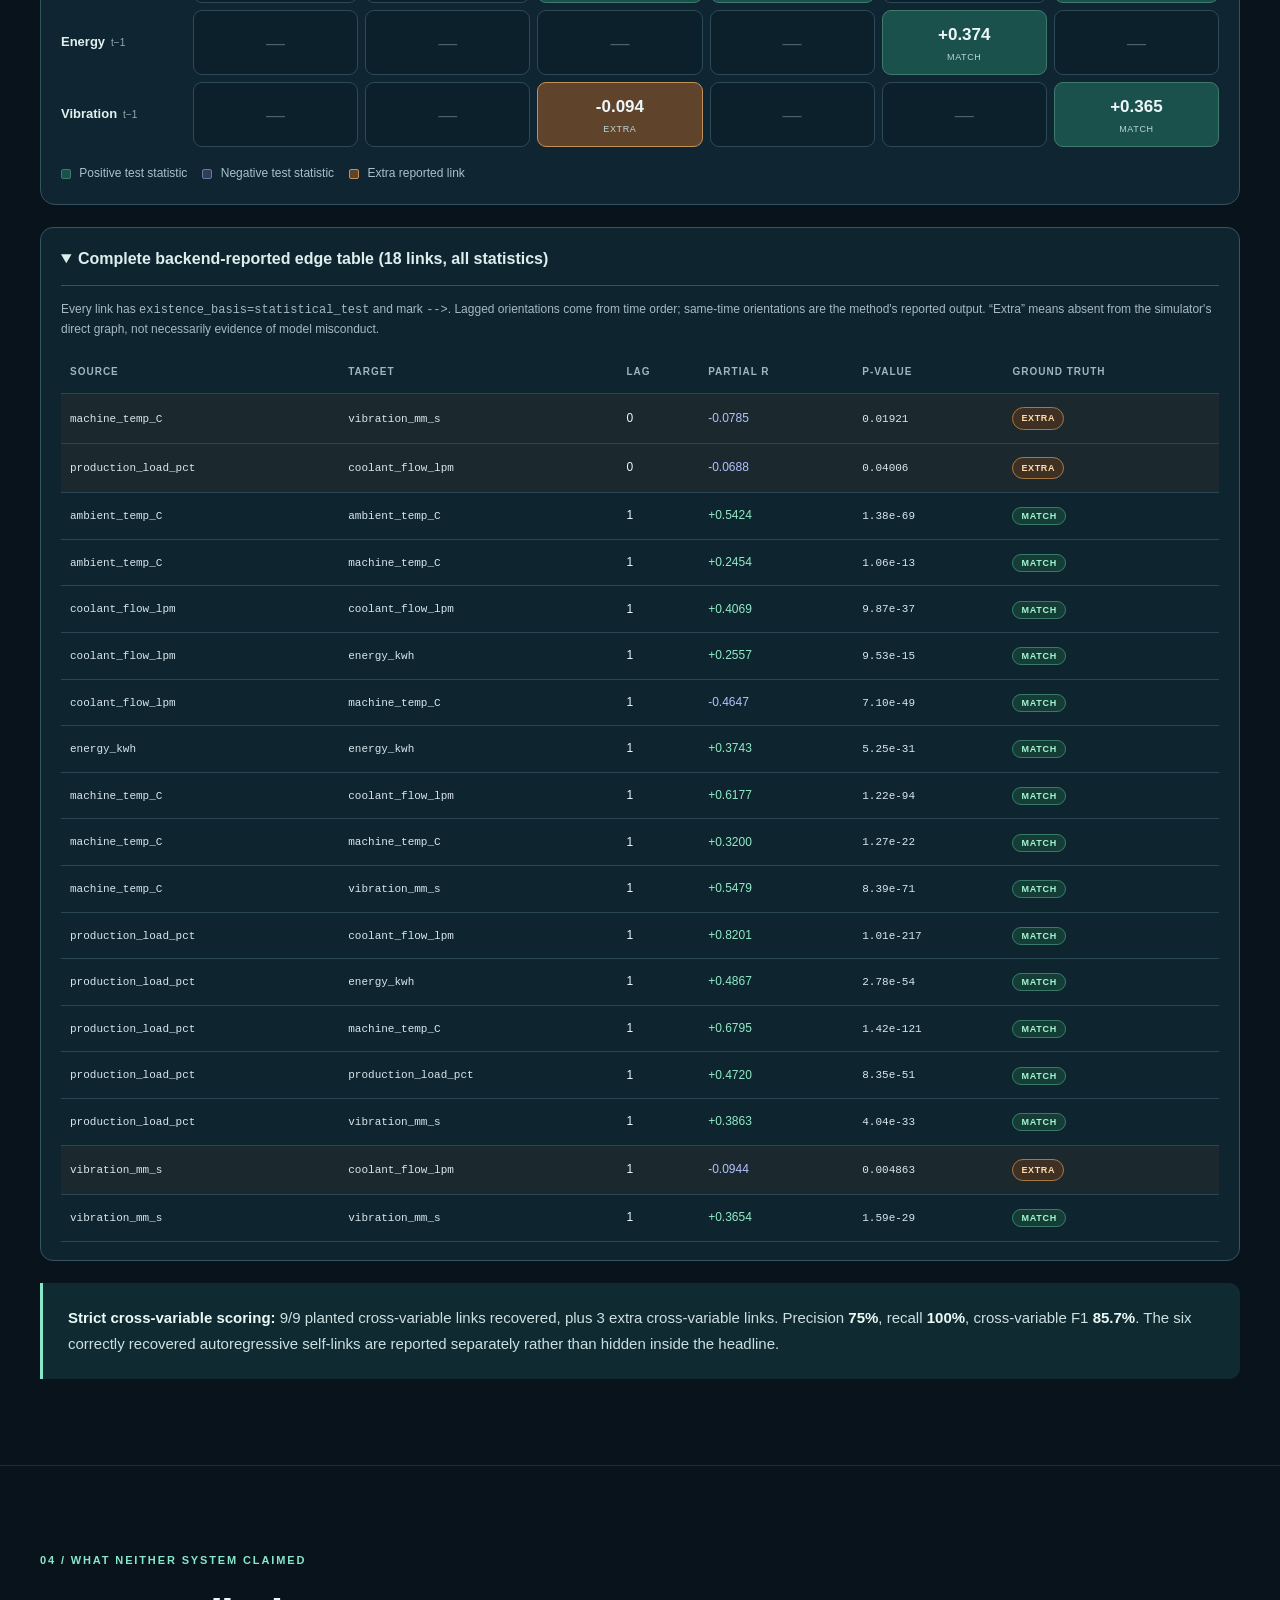
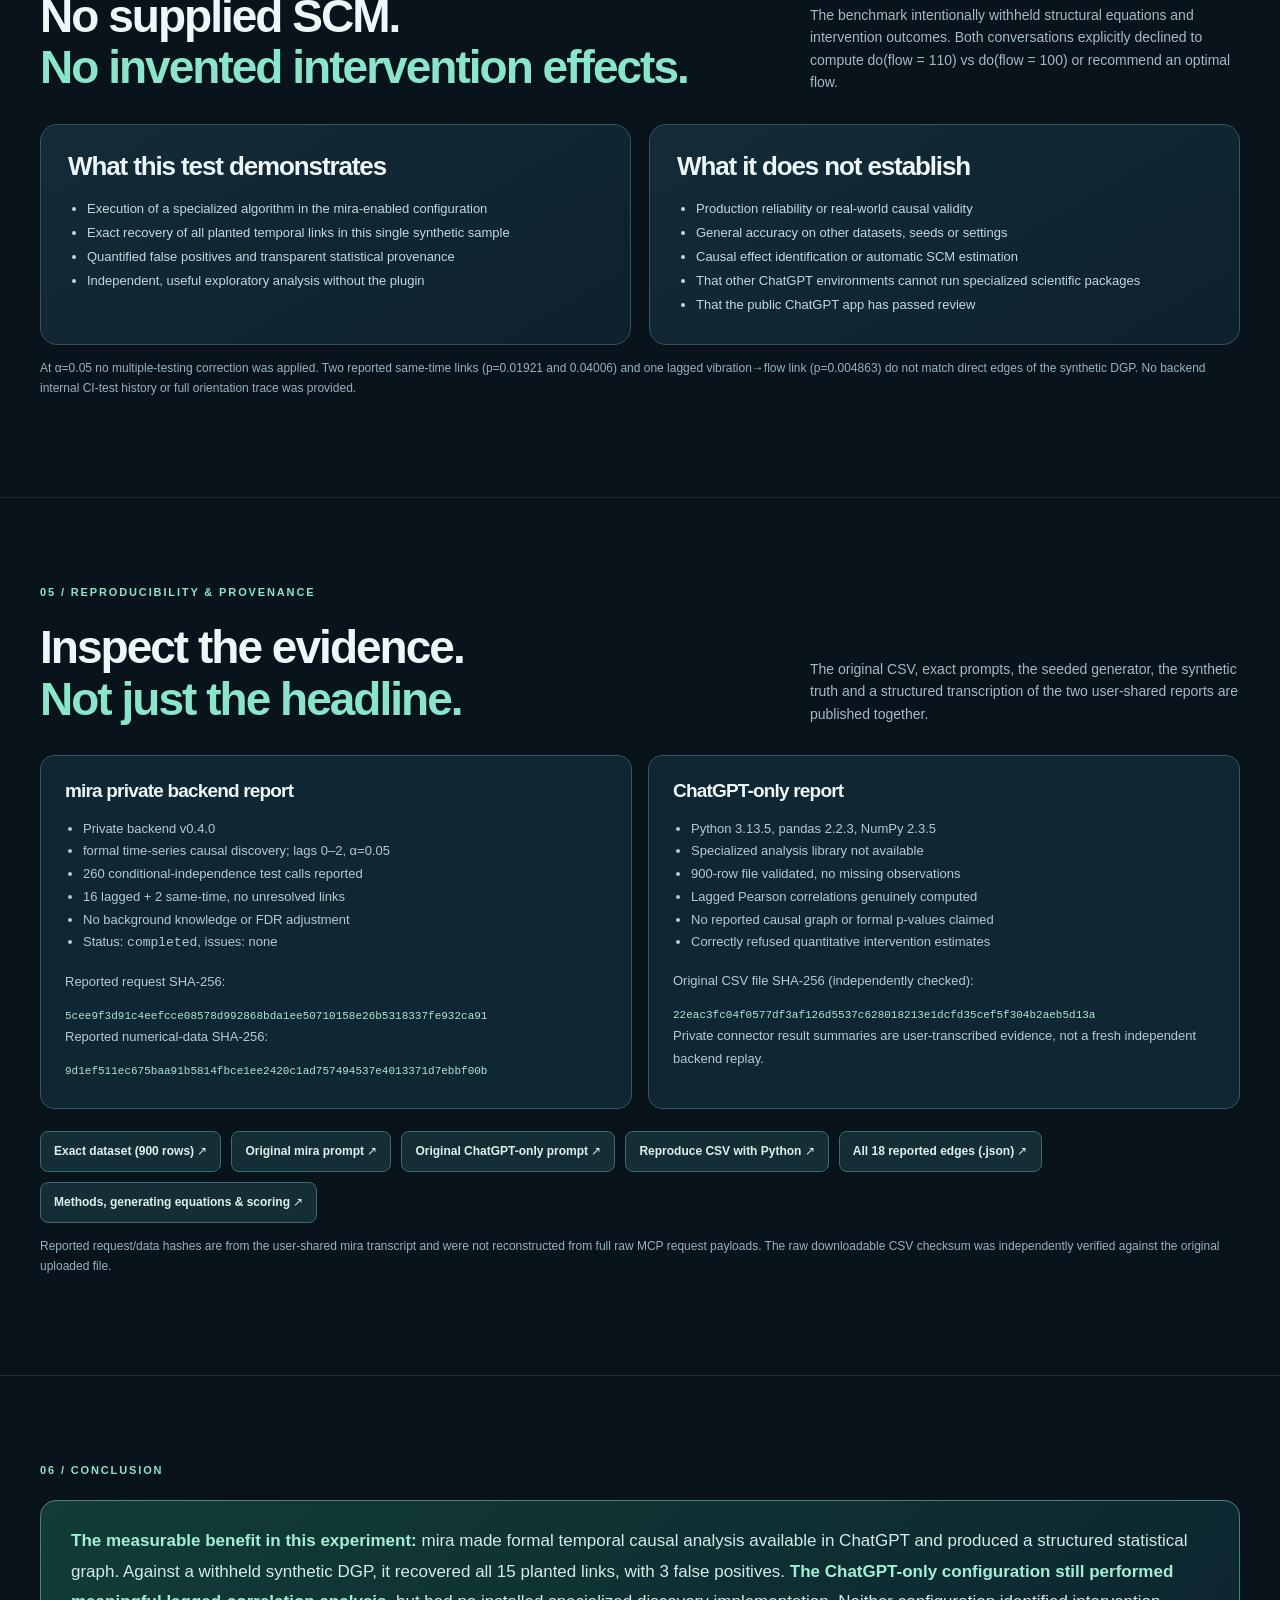
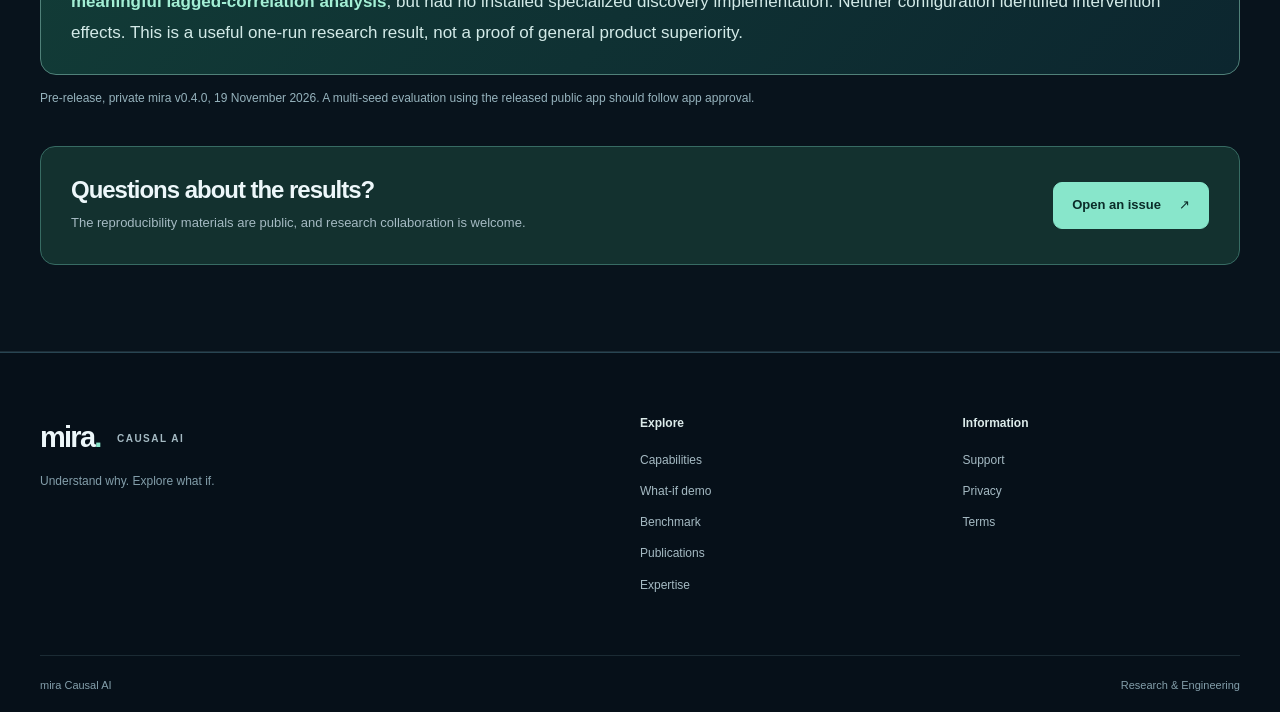
==== commit fb42f1ca: "Use Expertise instead of ownership roles on benchmark.html" ====
--- a/benchmark.html
+++ b/benchmark.html
@@ -18,7 +18,7 @@
   <a href="demo.html#what-if">What-if demo</a>
   <a href="benchmark.html" aria-current="page">Benchmark</a>
   <a href="./#publications">Publications</a>
-  <a href="./#founder">Founder</a>
+  <a href="./#expertise">Expertise</a>
   <a href="https://github.com/FTamas77/mira-causal-ai-site/issues/new">Open an issue</a>
 </nav></div></header>
 <main id="main">
@@ -122,7 +122,7 @@
 </main><footer class="site-footer">
   <div class="container footer-main">
     <div><a class="footer-brand" href="./">mira<span>.</span> <small>CAUSAL AI</small></a><p>Understand why. Explore what if.</p></div>
-    <div class="footer-links"><span class="footer-label">Explore</span><a href="./#research">Capabilities</a><a href="demo.html#what-if">What-if demo</a><a href="benchmark.html">Benchmark</a><a href="./#publications">Publications</a><a href="./#founder">Founder</a></div>
+    <div class="footer-links"><span class="footer-label">Explore</span><a href="./#research">Capabilities</a><a href="demo.html#what-if">What-if demo</a><a href="benchmark.html">Benchmark</a><a href="./#publications">Publications</a><a href="./#expertise">Expertise</a></div>
     <div class="footer-links"><span class="footer-label">Information</span><a href="support.html">Support</a><a href="privacy.html">Privacy</a><a href="terms.html">Terms</a></div>
   </div>
   <div class="container footer-bottom"><span>mira Causal AI</span><span>Research &amp; Engineering</span></div>
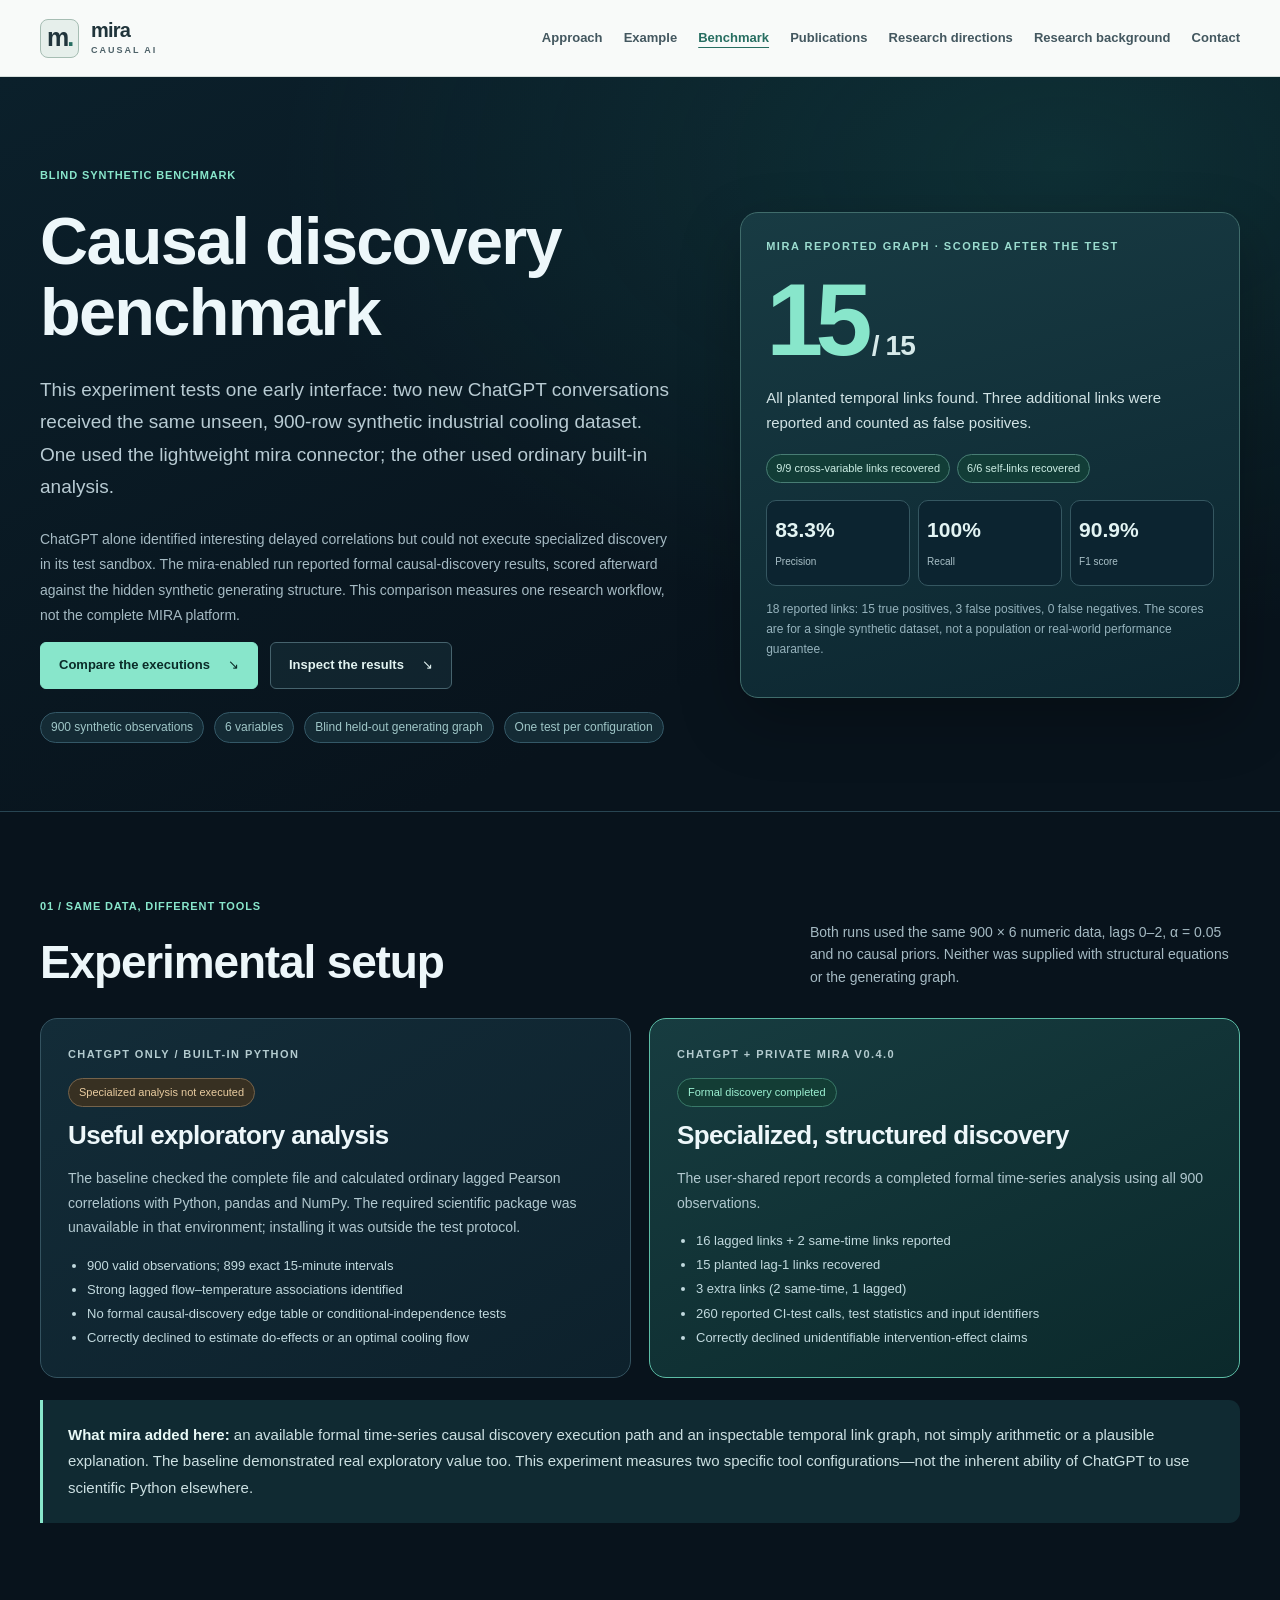
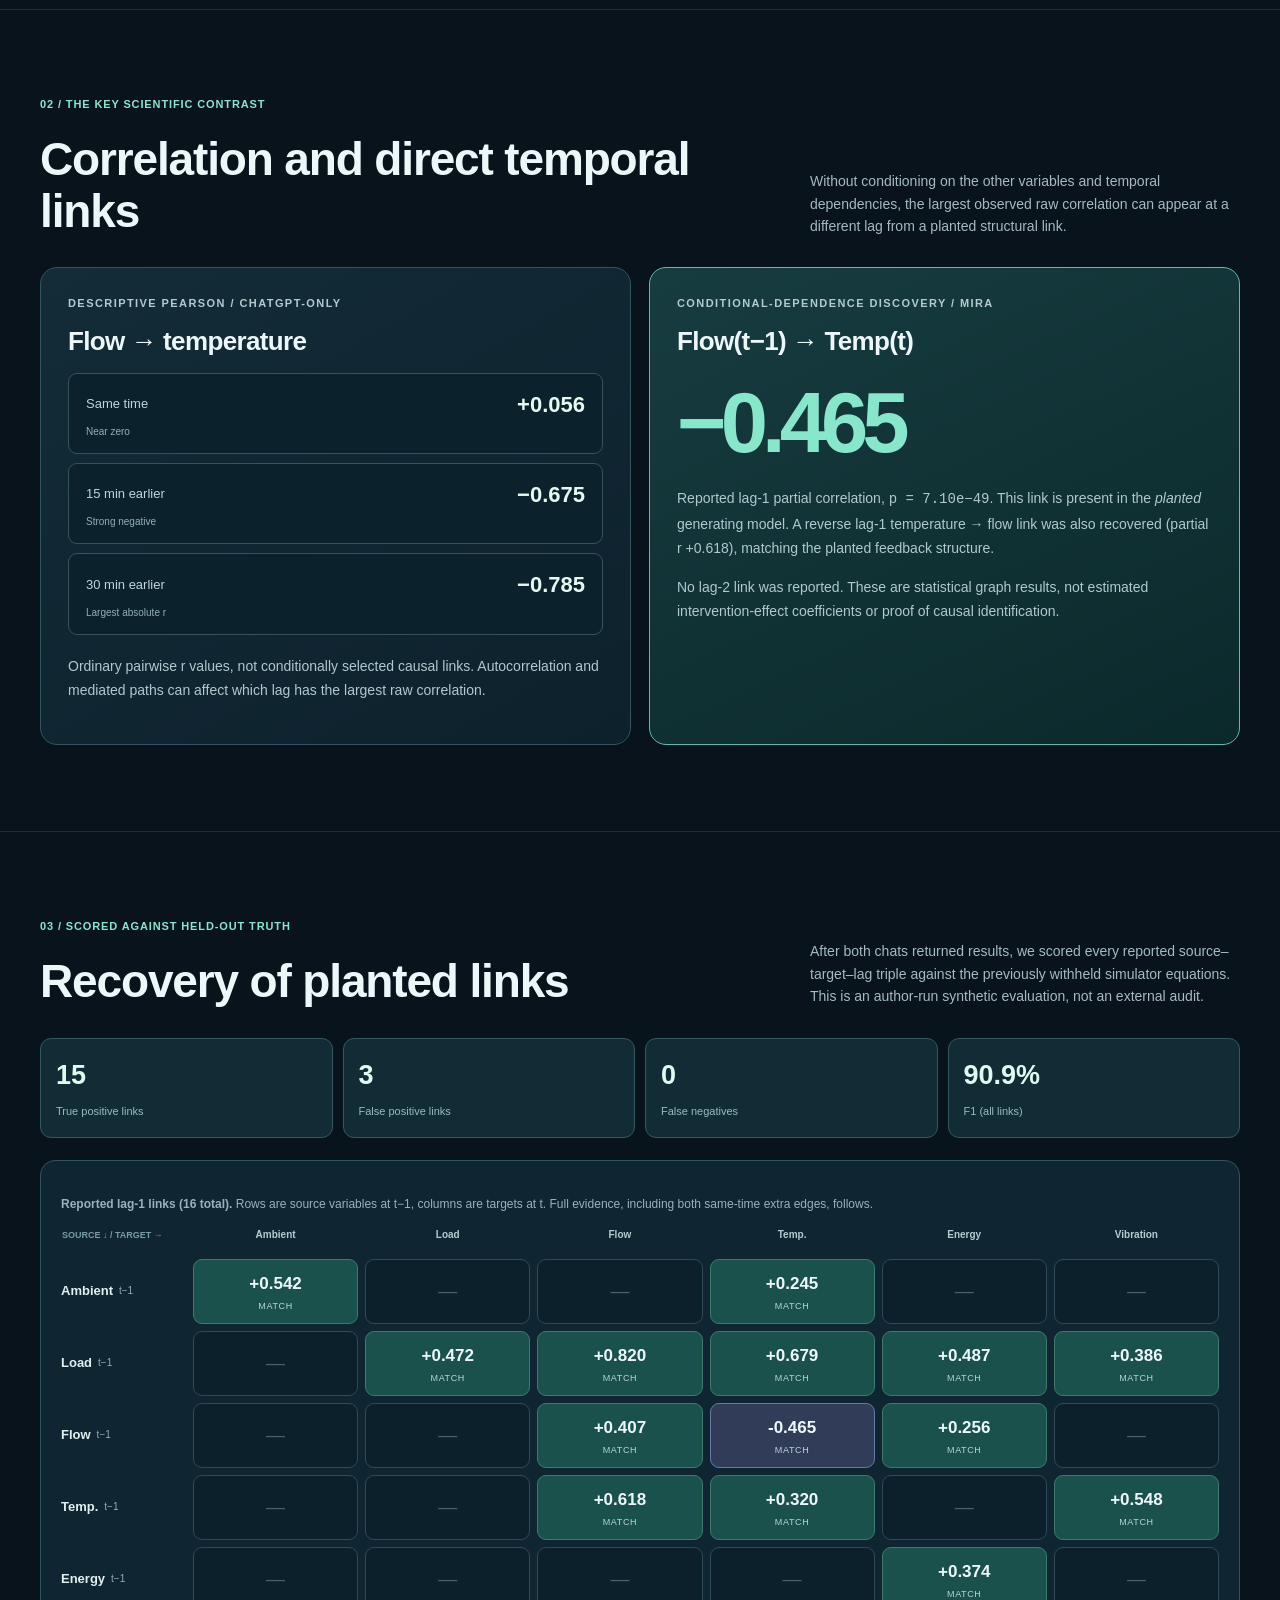
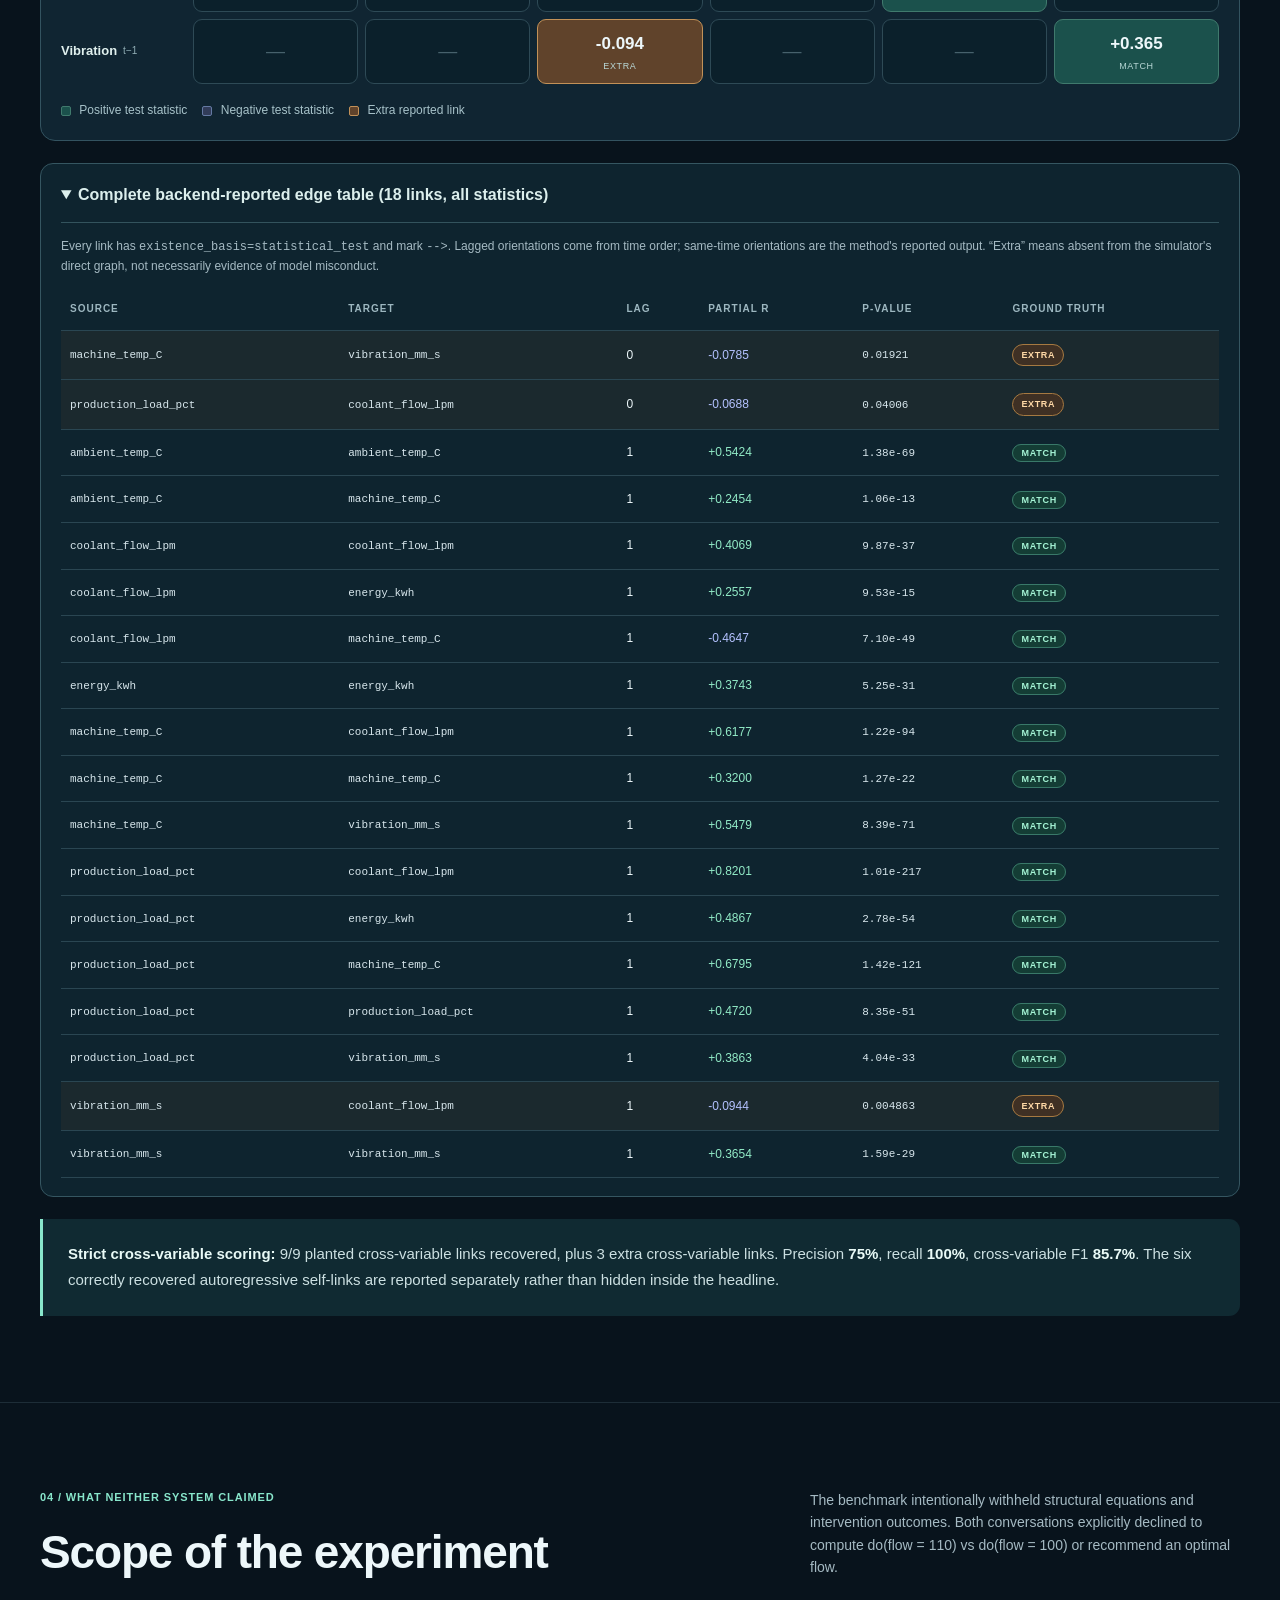
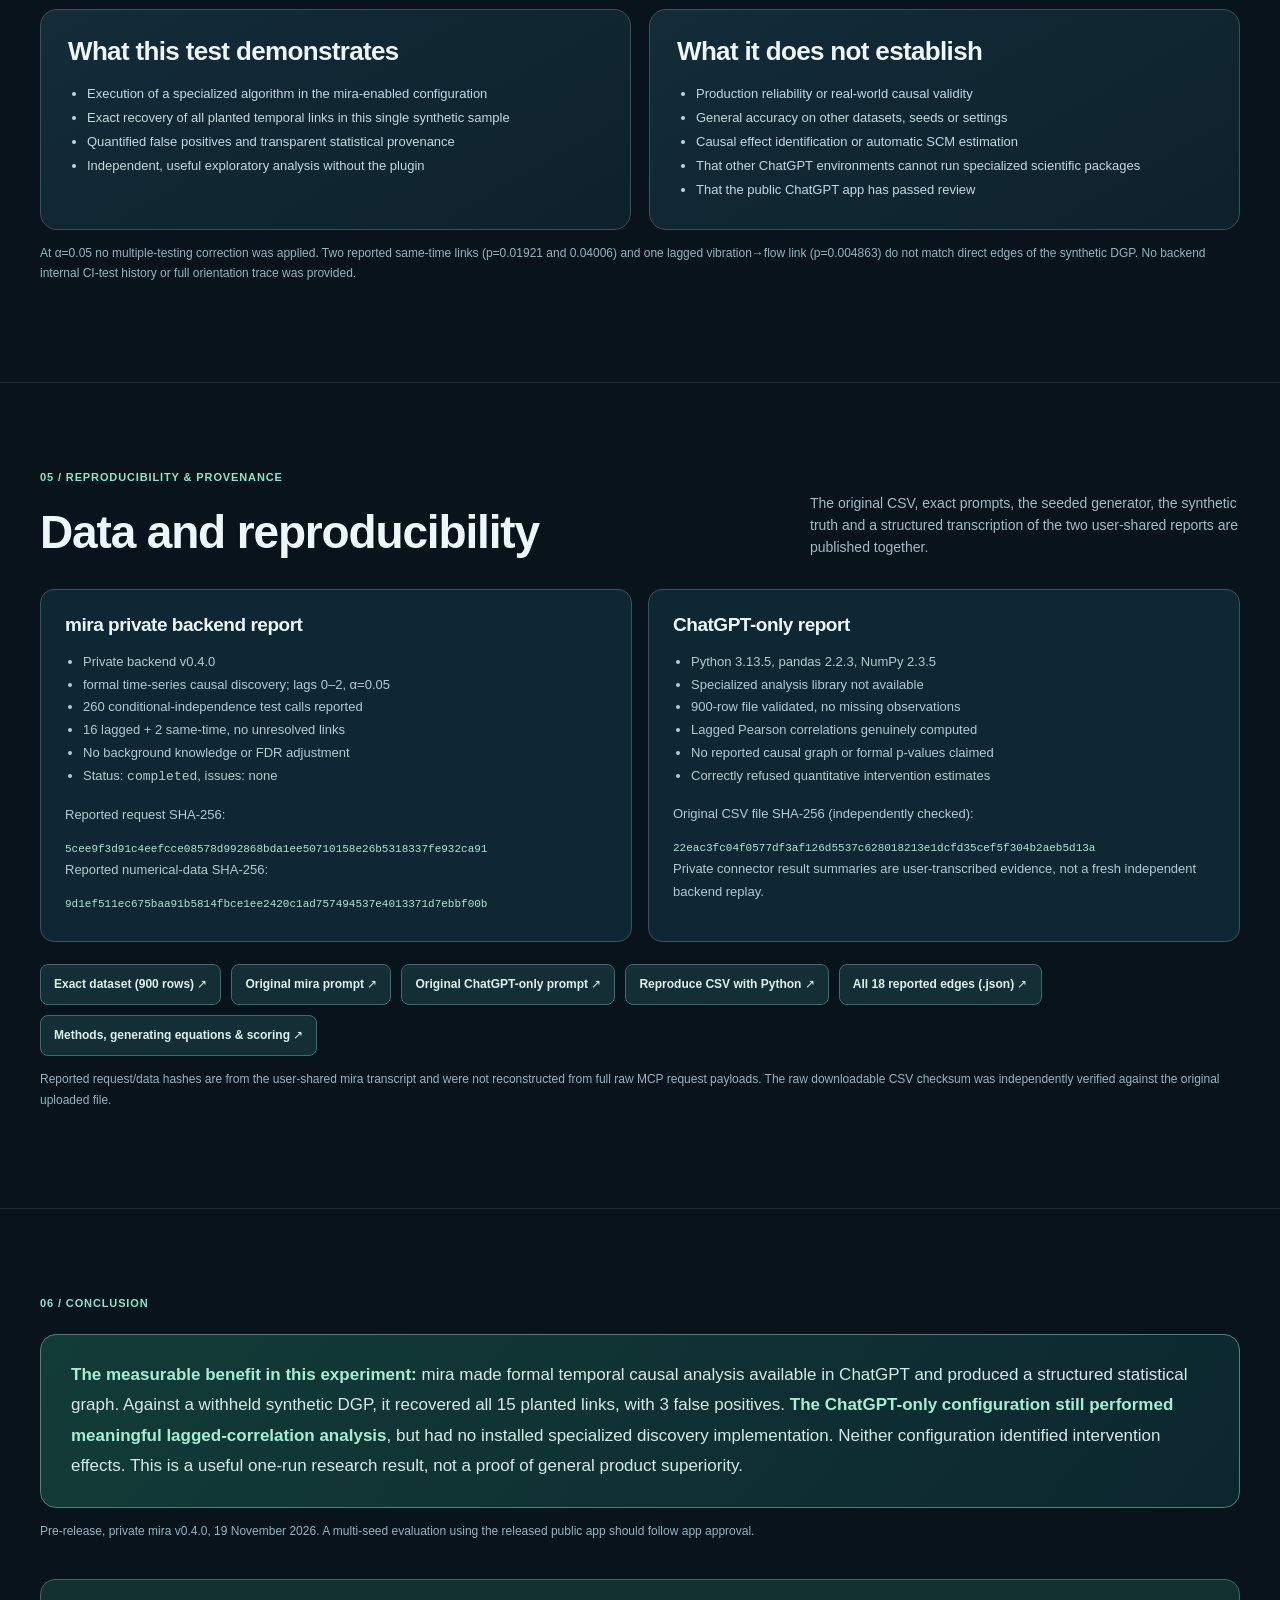
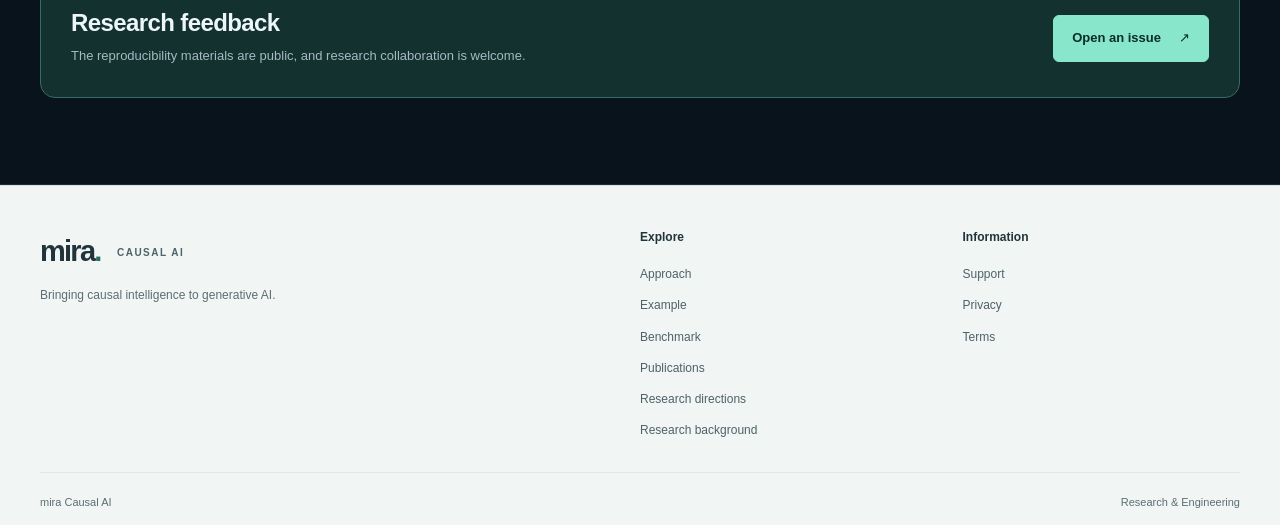
==== commit c6329587: "Align page navigation and headings with research-site presentation" ====
--- a/benchmark.html
+++ b/benchmark.html
@@ -14,16 +14,17 @@
 <link rel="stylesheet" href="style.css"><link rel="stylesheet" href="benchmark.css">
   <link rel="icon" type="image/svg+xml" href="favicon.svg">
 </head><body class="subpage"><a class="skip-link" href="#main">Skip to content</a><header class="site-header"><div class="container header-inner"><a class="brand" href="./" aria-label="mira Causal AI homepage"><span class="brand-symbol" aria-hidden="true">m<span>.</span></span><span class="brand-name">mira <small>CAUSAL AI</small></span></a><nav class="primary-nav" aria-label="Main navigation">
-  <a href="./#research">Capabilities</a>
-  <a href="demo.html#what-if">What-if demo</a>
+  <a href="./#research">Approach</a>
+  <a href="demo.html#what-if">Example</a>
   <a href="benchmark.html" aria-current="page">Benchmark</a>
   <a href="./#publications">Publications</a>
-  <a href="./#expertise">Expertise</a>
-  <a href="https://github.com/FTamas77/mira-causal-ai-site/issues/new">Open an issue</a>
+  <a href="./#research-directions">Research directions</a>
+  <a href="./#expertise">Research background</a>
+  <a href="https://github.com/FTamas77/mira-causal-ai-site/issues/new">Contact</a>
 </nav></div></header>
 <main id="main">
 <section class="bench-hero"><div class="container bench-hero-inner">
-<div><p class="eyebrow">BLIND SYNTHETIC BENCHMARK</p><h1>Beyond correlation.<br><em>Test the actual graph.</em></h1>
+<div><p class="eyebrow">BLIND SYNTHETIC BENCHMARK</p><h1>Causal discovery benchmark</h1>
 <p class="hero-lead">This experiment tests one early interface: two new ChatGPT conversations received the same unseen, 900-row synthetic industrial cooling dataset. One used the lightweight mira connector; the other used ordinary built-in analysis.</p>
 <p class="body-muted">ChatGPT alone identified interesting delayed correlations but could not execute specialized discovery in its test sandbox. The mira-enabled run reported formal causal-discovery results, scored afterward against the hidden synthetic generating structure. This comparison measures one research workflow, not the complete MIRA platform.</p>
 <div class="button-row"><a class="btn btn-primary" href="#comparison">Compare the executions <span aria-hidden="true">↘</span></a><a class="btn btn-ghost" href="#evidence">Inspect the results <span aria-hidden="true">↘</span></a></div>
@@ -36,7 +37,7 @@
 <p class="bench-note">18 reported links: 15 true positives, 3 false positives, 0 false negatives. The scores are for a single synthetic dataset, not a population or real-world performance guarantee.</p>
 </div></div></section>
 <section class="bench-block" id="comparison"><div class="container">
-<div class="bench-heading"><div><p class="eyebrow">01 / SAME DATA, DIFFERENT TOOLS</p><h2>What was actually executed?</h2></div><p>Both runs used the same 900 × 6 numeric data, lags 0–2, α = 0.05 and no causal priors. Neither was supplied with structural equations or the generating graph.</p></div>
+<div class="bench-heading"><div><p class="eyebrow">01 / SAME DATA, DIFFERENT TOOLS</p><h2>Experimental setup</h2></div><p>Both runs used the same 900 × 6 numeric data, lags 0–2, α = 0.05 and no causal priors. Neither was supplied with structural equations or the generating graph.</p></div>
 <div class="bench-grid">
 <article class="bench-panel"><span class="label">ChatGPT only / built-in Python</span><span class="bench-flag neutral">Specialized analysis not executed</span><h3>Useful exploratory analysis</h3>
 <p>The baseline checked the complete file and calculated ordinary lagged Pearson correlations with Python, pandas and NumPy. The required scientific package was unavailable in that environment; installing it was outside the test protocol.</p>
@@ -48,7 +49,7 @@
 <div class="bench-diff"><b>What mira added here:</b> an available formal time-series causal discovery execution path and an inspectable temporal link graph, not simply arithmetic or a plausible explanation. The baseline demonstrated real exploratory value too. This experiment measures two specific tool configurations—not the inherent ability of ChatGPT to use scientific Python elsewhere.</div>
 </div></section>
 <section class="bench-block" id="lag-example"><div class="container">
-<div class="bench-heading"><div><p class="eyebrow">02 / THE KEY SCIENTIFIC CONTRAST</p><h2>A 30-minute correlation.<br><span class="accent">A 15-minute direct link.</span></h2></div><p>Without conditioning on the other variables and temporal dependencies, the largest observed raw correlation can appear at a different lag from a planted structural link.</p></div>
+<div class="bench-heading"><div><p class="eyebrow">02 / THE KEY SCIENTIFIC CONTRAST</p><h2>Correlation and direct temporal links</h2></div><p>Without conditioning on the other variables and temporal dependencies, the largest observed raw correlation can appear at a different lag from a planted structural link.</p></div>
 <div class="bench-grid">
 <div class="bench-panel"><span class="label">Descriptive Pearson / ChatGPT-only</span>
 <h3>Flow → temperature</h3>
@@ -62,7 +63,7 @@
 </div>
 </div></section>
 <section class="bench-block" id="graph"><div class="container">
-<div class="bench-heading"><div><p class="eyebrow">03 / SCORED AGAINST HELD-OUT TRUTH</p><h2>All true links found.<br><span class="accent">Three extra links.</span></h2></div><p>After both chats returned results, we scored every reported source–target–lag triple against the previously withheld simulator equations. This is an author-run synthetic evaluation, not an external audit.</p></div>
+<div class="bench-heading"><div><p class="eyebrow">03 / SCORED AGAINST HELD-OUT TRUTH</p><h2>Recovery of planted links</h2></div><p>After both chats returned results, we scored every reported source–target–lag triple against the previously withheld simulator equations. This is an author-run synthetic evaluation, not an external audit.</p></div>
 <div class="bench-accuracy"><div><strong>15</strong><span>True positive links</span></div><div><strong>3</strong><span>False positive links</span></div><div><strong>0</strong><span>False negatives</span></div><div><strong>90.9%</strong><span>F1 (all links)</span></div></div>
 <div class="bench-matrix-wrap"><p class="bench-note"><strong>Reported lag-1 links (16 total).</strong> Rows are source variables at t−1, columns are targets at t. Full evidence, including both same-time extra edges, follows.</p>
 <div class="bench-matrix bench-matrix-six" role="img" aria-label="Six-by-six lag-1 link matrix. Fifteen filled cells match the generating graph, one filled cell is an extra link from vibration to flow. An accessible full link table follows."><div class="matrix-top">SOURCE ↓ / TARGET →</div><div class="matrix-top">Ambient</div><div class="matrix-top">Load</div><div class="matrix-top">Flow</div><div class="matrix-top">Temp.</div><div class="matrix-top">Energy</div><div class="matrix-top">Vibration</div><div class="matrix-source">Ambient <small>t−1</small></div><div class="matrix-cell active warming" title="Ambient at lag 1 to Ambient; partial r 0.5424, p-value 1.38e-69, matches ground truth"><span>+0.542</span><small>match</small></div><div class="matrix-cell empty">—</div><div class="matrix-cell empty">—</div><div class="matrix-cell active warming" title="Ambient at lag 1 to Temp.; partial r 0.2454, p-value 1.06e-13, matches ground truth"><span>+0.245</span><small>match</small></div><div class="matrix-cell empty">—</div><div class="matrix-cell empty">—</div><div class="matrix-source">Load <small>t−1</small></div><div class="matrix-cell empty">—</div><div class="matrix-cell active warming" title="Load at lag 1 to Load; partial r 0.472, p-value 8.35e-51, matches ground truth"><span>+0.472</span><small>match</small></div><div class="matrix-cell active warming" title="Load at lag 1 to Flow; partial r 0.8201, p-value 1.01e-217, matches ground truth"><span>+0.820</span><small>match</small></div><div class="matrix-cell active warming" title="Load at lag 1 to Temp.; partial r 0.6795, p-value 1.42e-121, matches ground truth"><span>+0.679</span><small>match</small></div><div class="matrix-cell active warming" title="Load at lag 1 to Energy; partial r 0.4867, p-value 2.78e-54, matches ground truth"><span>+0.487</span><small>match</small></div><div class="matrix-cell active warming" title="Load at lag 1 to Vibration; partial r 0.3863, p-value 4.04e-33, matches ground truth"><span>+0.386</span><small>match</small></div><div class="matrix-source">Flow <small>t−1</small></div><div class="matrix-cell empty">—</div><div class="matrix-cell empty">—</div><div class="matrix-cell active warming" title="Flow at lag 1 to Flow; partial r 0.4069, p-value 9.87e-37, matches ground truth"><span>+0.407</span><small>match</small></div><div class="matrix-cell active cooling" title="Flow at lag 1 to Temp.; partial r -0.4647, p-value 7.10e-49, matches ground truth"><span>-0.465</span><small>match</small></div><div class="matrix-cell active warming" title="Flow at lag 1 to Energy; partial r 0.2557, p-value 9.53e-15, matches ground truth"><span>+0.256</span><small>match</small></div><div class="matrix-cell empty">—</div><div class="matrix-source">Temp. <small>t−1</small></div><div class="matrix-cell empty">—</div><div class="matrix-cell empty">—</div><div class="matrix-cell active warming" title="Temp. at lag 1 to Flow; partial r 0.6177, p-value 1.22e-94, matches ground truth"><span>+0.618</span><small>match</small></div><div class="matrix-cell active warming" title="Temp. at lag 1 to Temp.; partial r 0.32, p-value 1.27e-22, matches ground truth"><span>+0.320</span><small>match</small></div><div class="matrix-cell empty">—</div><div class="matrix-cell active warming" title="Temp. at lag 1 to Vibration; partial r 0.5479, p-value 8.39e-71, matches ground truth"><span>+0.548</span><small>match</small></div><div class="matrix-source">Energy <small>t−1</small></div><div class="matrix-cell empty">—</div><div class="matrix-cell empty">—</div><div class="matrix-cell empty">—</div><div class="matrix-cell empty">—</div><div class="matrix-cell active warming" title="Energy at lag 1 to Energy; partial r 0.3743, p-value 5.25e-31, matches ground truth"><span>+0.374</span><small>match</small></div><div class="matrix-cell empty">—</div><div class="matrix-source">Vibration <small>t−1</small></div><div class="matrix-cell empty">—</div><div class="matrix-cell empty">—</div><div class="matrix-cell active spurious" title="Vibration at lag 1 to Flow; partial r -0.0944, p-value 0.004863, extra reported link"><span>-0.094</span><small>extra</small></div><div class="matrix-cell empty">—</div><div class="matrix-cell empty">—</div><div class="matrix-cell active warming" title="Vibration at lag 1 to Vibration; partial r 0.3654, p-value 1.59e-29, matches ground truth"><span>+0.365</span><small>match</small></div></div>
@@ -90,13 +91,13 @@
 <div class="bench-diff"><b>Strict cross-variable scoring:</b> 9/9 planted cross-variable links recovered, plus 3 extra cross-variable links. Precision <b>75%</b>, recall <b>100%</b>, cross-variable F1 <b>85.7%</b>. The six correctly recovered autoregressive self-links are reported separately rather than hidden inside the headline.</div>
 </div></section>
 <section class="bench-block" id="limits"><div class="container">
-<div class="bench-heading"><div><p class="eyebrow">04 / WHAT NEITHER SYSTEM CLAIMED</p><h2>No supplied SCM.<br><span class="accent">No invented intervention effects.</span></h2></div><p>The benchmark intentionally withheld structural equations and intervention outcomes. Both conversations explicitly declined to compute do(flow = 110) vs do(flow = 100) or recommend an optimal flow.</p></div>
+<div class="bench-heading"><div><p class="eyebrow">04 / WHAT NEITHER SYSTEM CLAIMED</p><h2>Scope of the experiment</h2></div><p>The benchmark intentionally withheld structural equations and intervention outcomes. Both conversations explicitly declined to compute do(flow = 110) vs do(flow = 100) or recommend an optimal flow.</p></div>
 <div class="bench-grid"><div class="bench-panel"><h3>What this test demonstrates</h3><ul><li>Execution of a specialized algorithm in the mira-enabled configuration</li><li>Exact recovery of all planted temporal links in this single synthetic sample</li><li>Quantified false positives and transparent statistical provenance</li><li>Independent, useful exploratory analysis without the plugin</li></ul></div>
 <div class="bench-panel"><h3>What it does not establish</h3><ul><li>Production reliability or real-world causal validity</li><li>General accuracy on other datasets, seeds or settings</li><li>Causal effect identification or automatic SCM estimation</li><li>That other ChatGPT environments cannot run specialized scientific packages</li><li>That the public ChatGPT app has passed review</li></ul></div></div>
 <p class="bench-note">At α=0.05 no multiple-testing correction was applied. Two reported same-time links (p=0.01921 and 0.04006) and one lagged vibration→flow link (p=0.004863) do not match direct edges of the synthetic DGP. No backend internal CI-test history or full orientation trace was provided.</p>
 </div></section>
 <section class="bench-block" id="evidence"><div class="container">
-<div class="bench-heading"><div><p class="eyebrow">05 / REPRODUCIBILITY &amp; PROVENANCE</p><h2>Inspect the evidence.<br><span class="accent">Not just the headline.</span></h2></div><p>The original CSV, exact prompts, the seeded generator, the synthetic truth and a structured transcription of the two user-shared reports are published together.</p></div>
+<div class="bench-heading"><div><p class="eyebrow">05 / REPRODUCIBILITY &amp; PROVENANCE</p><h2>Data and reproducibility</h2></div><p>The original CSV, exact prompts, the seeded generator, the synthetic truth and a structured transcription of the two user-shared reports are published together.</p></div>
 <div class="bench-evidence-grid">
 <div class="evidence-card"><h3>mira private backend report</h3><ul><li>Private backend v0.4.0</li><li>formal time-series causal discovery; lags 0–2, α=0.05</li><li>260 conditional-independence test calls reported</li><li>16 lagged + 2 same-time, no unresolved links</li><li>No background knowledge or FDR adjustment</li><li>Status: <code>completed</code>, issues: none</li></ul>
 <p>Reported request SHA-256:</p><code class="evidence-hash">5cee9f3d91c4eefcce08578d992868bda1ee50710158e26b5318337fe932ca91</code>
@@ -117,12 +118,12 @@
 <section class="bench-block" id="conclusion"><div class="container"><p class="eyebrow">06 / CONCLUSION</p>
 <div class="bench-conclusion"><strong>The measurable benefit in this experiment:</strong> mira made formal temporal causal analysis available in ChatGPT and produced a structured statistical graph. Against a withheld synthetic DGP, it recovered all 15 planted links, with 3 false positives. <strong>The ChatGPT-only configuration still performed meaningful lagged-correlation analysis</strong>, but had no installed specialized discovery implementation. Neither configuration identified intervention effects. This is a useful one-run research result, not a proof of general product superiority.</div>
 <p class="bench-note">Pre-release, private mira v0.4.0, 19 November 2026. A multi-seed evaluation using the released public app should follow app approval.</p>
-<div class="page-cta"><div><h2>Questions about the results?</h2><p>The reproducibility materials are public, and research collaboration is welcome.</p></div><a class="btn btn-primary" href="https://github.com/FTamas77/mira-causal-ai-site/issues/new">Open an issue <span aria-hidden="true">↗</span></a></div>
+<div class="page-cta"><div><h2>Research feedback</h2><p>The reproducibility materials are public, and research collaboration is welcome.</p></div><a class="btn btn-primary" href="https://github.com/FTamas77/mira-causal-ai-site/issues/new">Open an issue <span aria-hidden="true">↗</span></a></div>
 </div></section>
 </main><footer class="site-footer">
   <div class="container footer-main">
-    <div><a class="footer-brand" href="./">mira<span>.</span> <small>CAUSAL AI</small></a><p>Understand why. Explore what if.</p></div>
-    <div class="footer-links"><span class="footer-label">Explore</span><a href="./#research">Capabilities</a><a href="demo.html#what-if">What-if demo</a><a href="benchmark.html">Benchmark</a><a href="./#publications">Publications</a><a href="./#expertise">Expertise</a></div>
+    <div><a class="footer-brand" href="./">mira<span>.</span> <small>CAUSAL AI</small></a><p>Bringing causal intelligence to generative AI.</p></div>
+    <div class="footer-links"><span class="footer-label">Explore</span><a href="./#research">Approach</a><a href="demo.html#what-if">Example</a><a href="benchmark.html">Benchmark</a><a href="./#publications">Publications</a><a href="./#research-directions">Research directions</a><a href="./#expertise">Research background</a></div>
     <div class="footer-links"><span class="footer-label">Information</span><a href="support.html">Support</a><a href="privacy.html">Privacy</a><a href="terms.html">Terms</a></div>
   </div>
   <div class="container footer-bottom"><span>mira Causal AI</span><span>Research &amp; Engineering</span></div>
--- a/style.css
+++ b/style.css
@@ -465,3 +465,98 @@
 .founder-profile p:last-child { margin-bottom:0; }
 @media(max-width:900px) { .founder-layout { grid-template-columns:1fr; } }
 @media(max-width:560px) { .founder-profile-head { gap:13px; } .founder-monogram { width:54px; height:54px; } .founder-profile { padding:22px; } }
+
+
+/* Editorial research-site presentation. The technical plots retain their original palette. */
+.site-header,.site-footer {
+  --text:#20343b; --muted:#4e6269; --muted-2:#5c6e73; --teal:#276e61;
+  --line:#d6dfdc; --line-soft:#e0e7e4; --bg-deep:#f1f5f3;
+  color:#20343b;
+}
+.site-header { background:#f8faf9; backdrop-filter:none; border-bottom:1px solid #d6dfdc; }
+.header-inner { min-height:76px; }
+.brand-symbol { background:#e6efeb; border:1px solid #a6bdb3; border-radius:8px; }
+.primary-nav { gap:clamp(12px,1.65vw,23px); }
+.primary-nav a { color:#43575f; font-size:13px; font-weight:600; }
+.primary-nav a:hover,.primary-nav a[aria-current="page"] { color:#276e61; text-decoration:underline; text-underline-offset:5px; }
+.site-footer { padding:42px 0 20px; }
+.footer-main { padding-bottom:32px; }
+.footer-label { color:#20343b; }
+h1,h2,h3 { letter-spacing:-.025em; }
+.eyebrow { letter-spacing:.08em; font-weight:650; }
+.subpage .page-hero { background:#10232c; }
+.subpage .page-hero h1 { font-size:clamp(36px,4.4vw,58px); font-weight:650; }
+.subpage .section-block { padding:72px 0; }
+.subpage .section-heading h2,.subpage .closing-grid h2 { font-size:clamp(27px,3.2vw,40px); }
+.subpage h1 em,.subpage h2 .accent { color:inherit; }
+.btn { border-radius:6px; font-weight:650; }
+.btn:hover { transform:none; }
+.homepage {
+  color-scheme:light; --bg:#f8faf9; --bg-soft:#eef3f0; --bg-deep:#f1f5f3;
+  --surface:#fff; --surface-light:#f1f5f3; --line:#d6dfdc; --line-soft:#e0e7e4;
+  --text:#20343b; --muted:#455c63; --muted-2:#596d73; --teal:#276e61;
+  --warm:#976b24; --radius:8px;
+}
+.homepage a:hover { color:#184e45; }
+.homepage .skip-link { color:#fff; }
+.homepage .hero-section { background:#f8faf9; border-bottom:1px solid var(--line); }
+.homepage .product-hero .hero-grid { min-height:0; padding-top:76px; padding-bottom:76px; gap:clamp(28px,5vw,72px); }
+.homepage .product-hero .hero-copy h1 { font-size:clamp(38px,4.35vw,62px); font-weight:650; letter-spacing:-.045em; line-height:1.12; margin-bottom:22px; }
+.homepage .hero-lead,.homepage .section-lead { color:#3c535a; font-size:18px; line-height:1.65; }
+.homepage .hero-lead { margin-bottom:14px; }
+.hero-context { max-width:530px; color:var(--muted); font-size:15px; line-height:1.7; margin-bottom:26px; }
+.homepage .btn-primary { background:#276e61; color:#fff; border-color:#276e61; }
+.homepage .btn-primary:hover { background:#184e45; color:#fff; }
+.homepage .btn-ghost { background:transparent; color:#276e61; border-color:#b7c9c3; }
+.homepage .btn-ghost:hover { background:#e8f0ec; color:#184e45; }
+.homepage .hero-simulation { background:#fff; border:1px solid #cbd9d3; box-shadow:none; border-radius:10px; }
+.homepage .sim-preview-head { color:#276e61; letter-spacing:.04em; font-size:12px; font-weight:650; }
+.homepage .hero-simulation h2 { font-size:clamp(22px,2.25vw,29px); margin:18px 0 10px; }
+.homepage .hero-simulation>p,.homepage .sim-preview-labels,.homepage .sim-preview-bottom { color:#4e6269; }
+.homepage .sim-preview-row { background:#f7f9f8; border-color:#dce5e0; color:#20343b; border-radius:6px; }
+.homepage .sim-preview-row b { color:#20343b; }
+.homepage .sim-preview-row.selected { background:#e8f2eb; border-color:#8cb29e; box-shadow:none; }
+.homepage .sim-status.bad { color:#8d3f36; background:#f7e6e3; }
+.homepage .sim-status.good { color:#165740; background:#cce8d5; }
+.homepage .sim-status.soft { color:#455d57; background:#e5ece8; }
+.homepage .sim-preview-bottom { border-color:#d6dfdc; }
+.homepage .section-block { padding:56px 0; }
+.homepage .section-heading { align-items:start; gap:24px; margin-bottom:24px; }
+.homepage .section-heading h2,.homepage .research-direction-layout h2,.homepage .founder-layout h2,.homepage .closing-grid h2 { font-size:clamp(27px,3vw,38px); font-weight:650; letter-spacing:-.035em; }
+.homepage .section-aside { max-width:550px; }
+.homepage .product-approach,.homepage .home-example,.homepage .publications-band,.homepage .founder-section,.homepage .product-contact { background:transparent; }
+.homepage .home-example,.homepage #research-directions { background:#eef3f0; }
+.method-grid,.research-example-grid { display:grid; grid-template-columns:repeat(3,minmax(0,1fr)); gap:clamp(20px,3vw,40px); }
+.method-grid article,.research-example-grid article { min-width:0; border-top:1px solid #b8cac0; padding-top:18px; }
+.method-number { color:#276e61; font-size:12px; font-weight:650; }
+.method-grid h3,.research-example-grid h3 { font-size:20px; font-weight:650; line-height:1.3; margin:10px 0; }
+.method-grid p,.research-example-grid p,.research-direction-layout p { color:var(--muted); font-size:15px; line-height:1.7; }
+.research-example-grid a { font-size:14px; font-weight:650; }
+.research-direction-layout { display:grid; grid-template-columns:minmax(0,.7fr) minmax(0,1.3fr); gap:36px; }
+.research-direction-layout p:last-child { margin-bottom:0; }
+.homepage .founder-profile { background:#fff; border-color:#d6dfdc; border-radius:8px; }
+.homepage .founder-monogram { background:#e6efeb; border-color:#a6bdb3; color:#276e61; border-radius:8px; }
+.homepage .founder-profile p { color:var(--muted); }
+.homepage .small-caps { color:#276e61; text-transform:none; letter-spacing:.03em; font-size:12px; }
+.homepage .publications-grid { grid-template-columns:1fr; gap:0; }
+.homepage .publication-card { display:block; background:transparent; border:0; border-top:1px solid #d6dfdc; border-radius:0; padding:20px 0; }
+.homepage .publication-card h3 { font-size:19px; max-width:850px; margin-bottom:8px; font-weight:650; }
+.homepage .publication-meta { color:#596d73; margin-bottom:8px; }
+.homepage .publication-tier { color:#276e61; background:transparent; border:0; padding:0; letter-spacing:0; text-transform:none; font-weight:600; }
+.homepage .publication-authors,.homepage .publication-journal { color:var(--muted); margin-bottom:5px; }
+.homepage .publication-summary { margin-bottom:8px; }
+.homepage .publication-link { padding:0; border:0; text-decoration:underline; font-size:13px; }
+.homepage .closing-grid p { max-width:620px; }
+@media(max-width:760px) {
+  .homepage .product-hero .hero-grid { padding-top:42px; padding-bottom:42px; }
+  .homepage .section-block,.subpage .section-block { padding:42px 0; }
+  .method-grid,.research-example-grid,.research-direction-layout { grid-template-columns:1fr; gap:22px; }
+  .homepage .section-heading { display:block; }
+  .homepage .section-aside { margin-top:12px; }
+  .primary-nav { justify-content:flex-start; gap:10px 16px; }
+}
+@media(max-width:370px) {
+  .homepage .hero-simulation { padding:12px; }
+  .homepage .sim-preview-row,.homepage .sim-preview-labels { padding-left:5px; padding-right:5px; gap:4px; }
+  .homepage .sim-status { padding:3px 4px; white-space:normal; }
+}
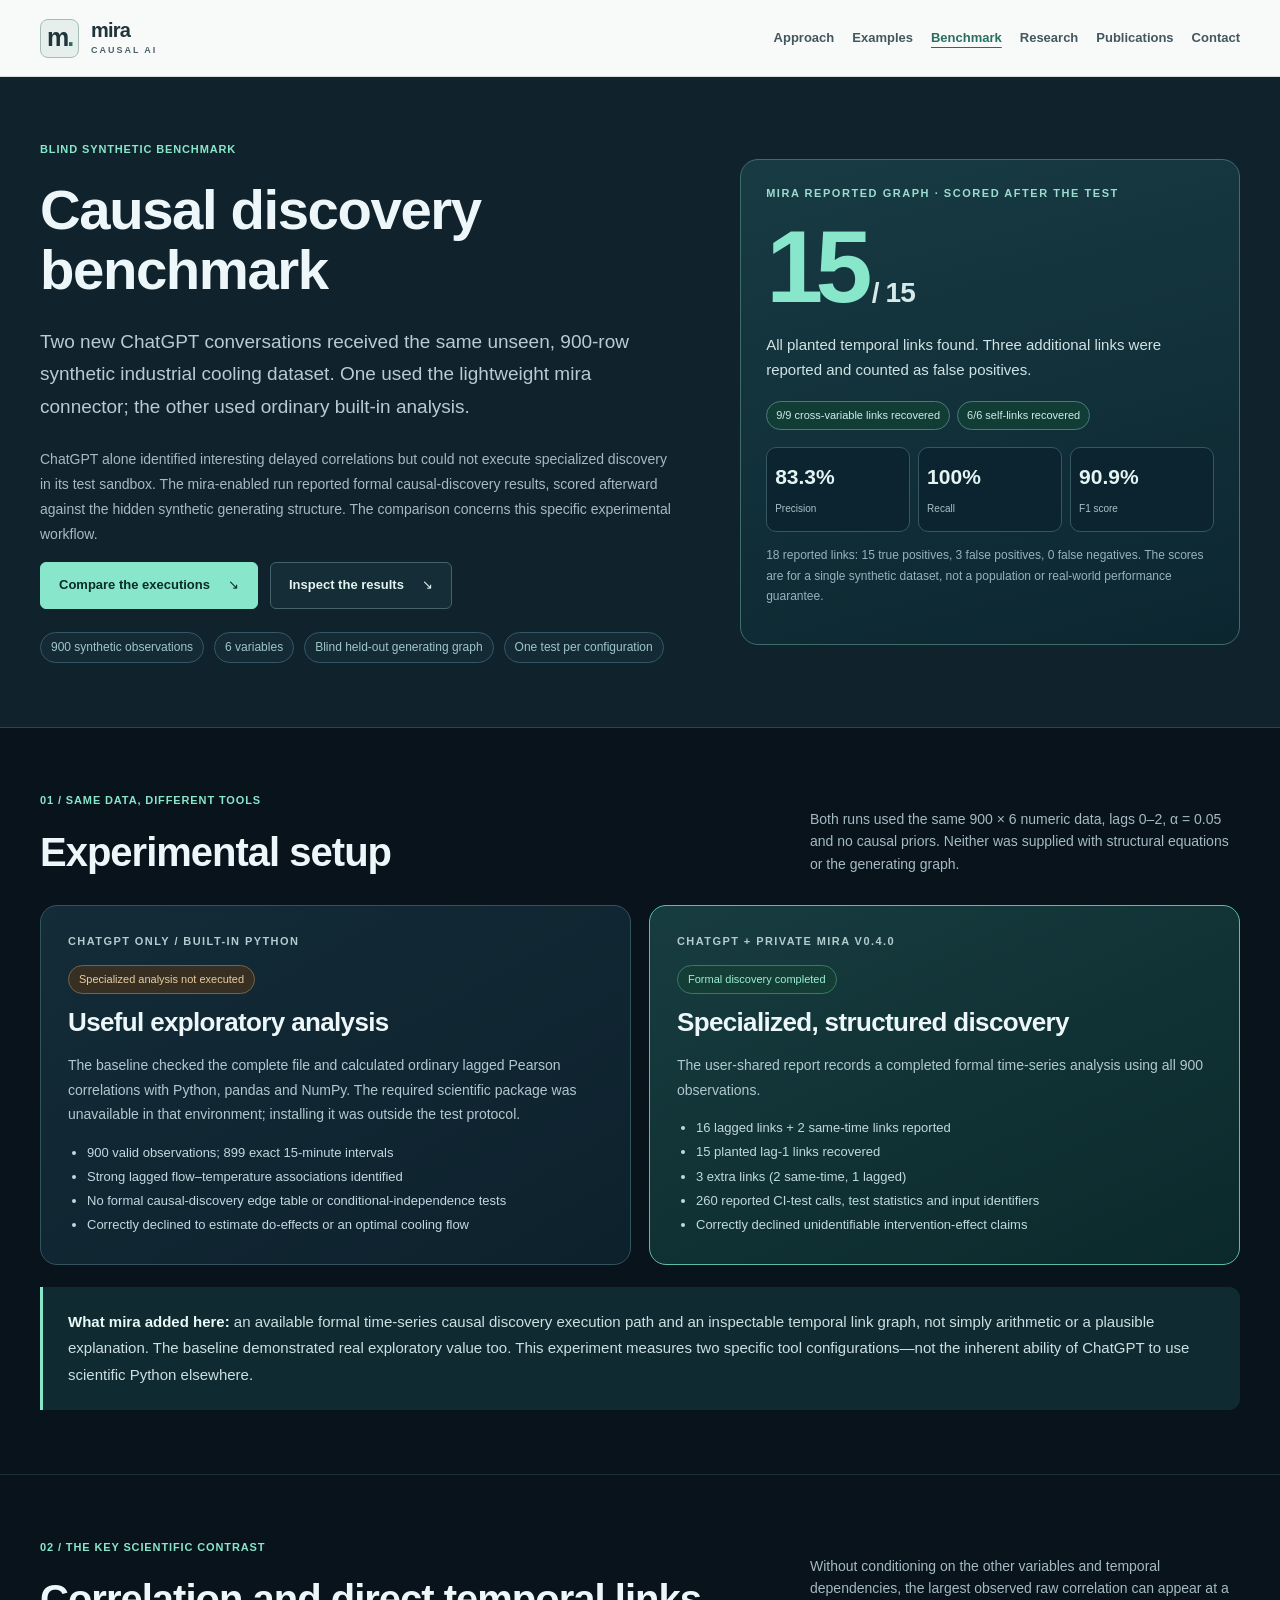
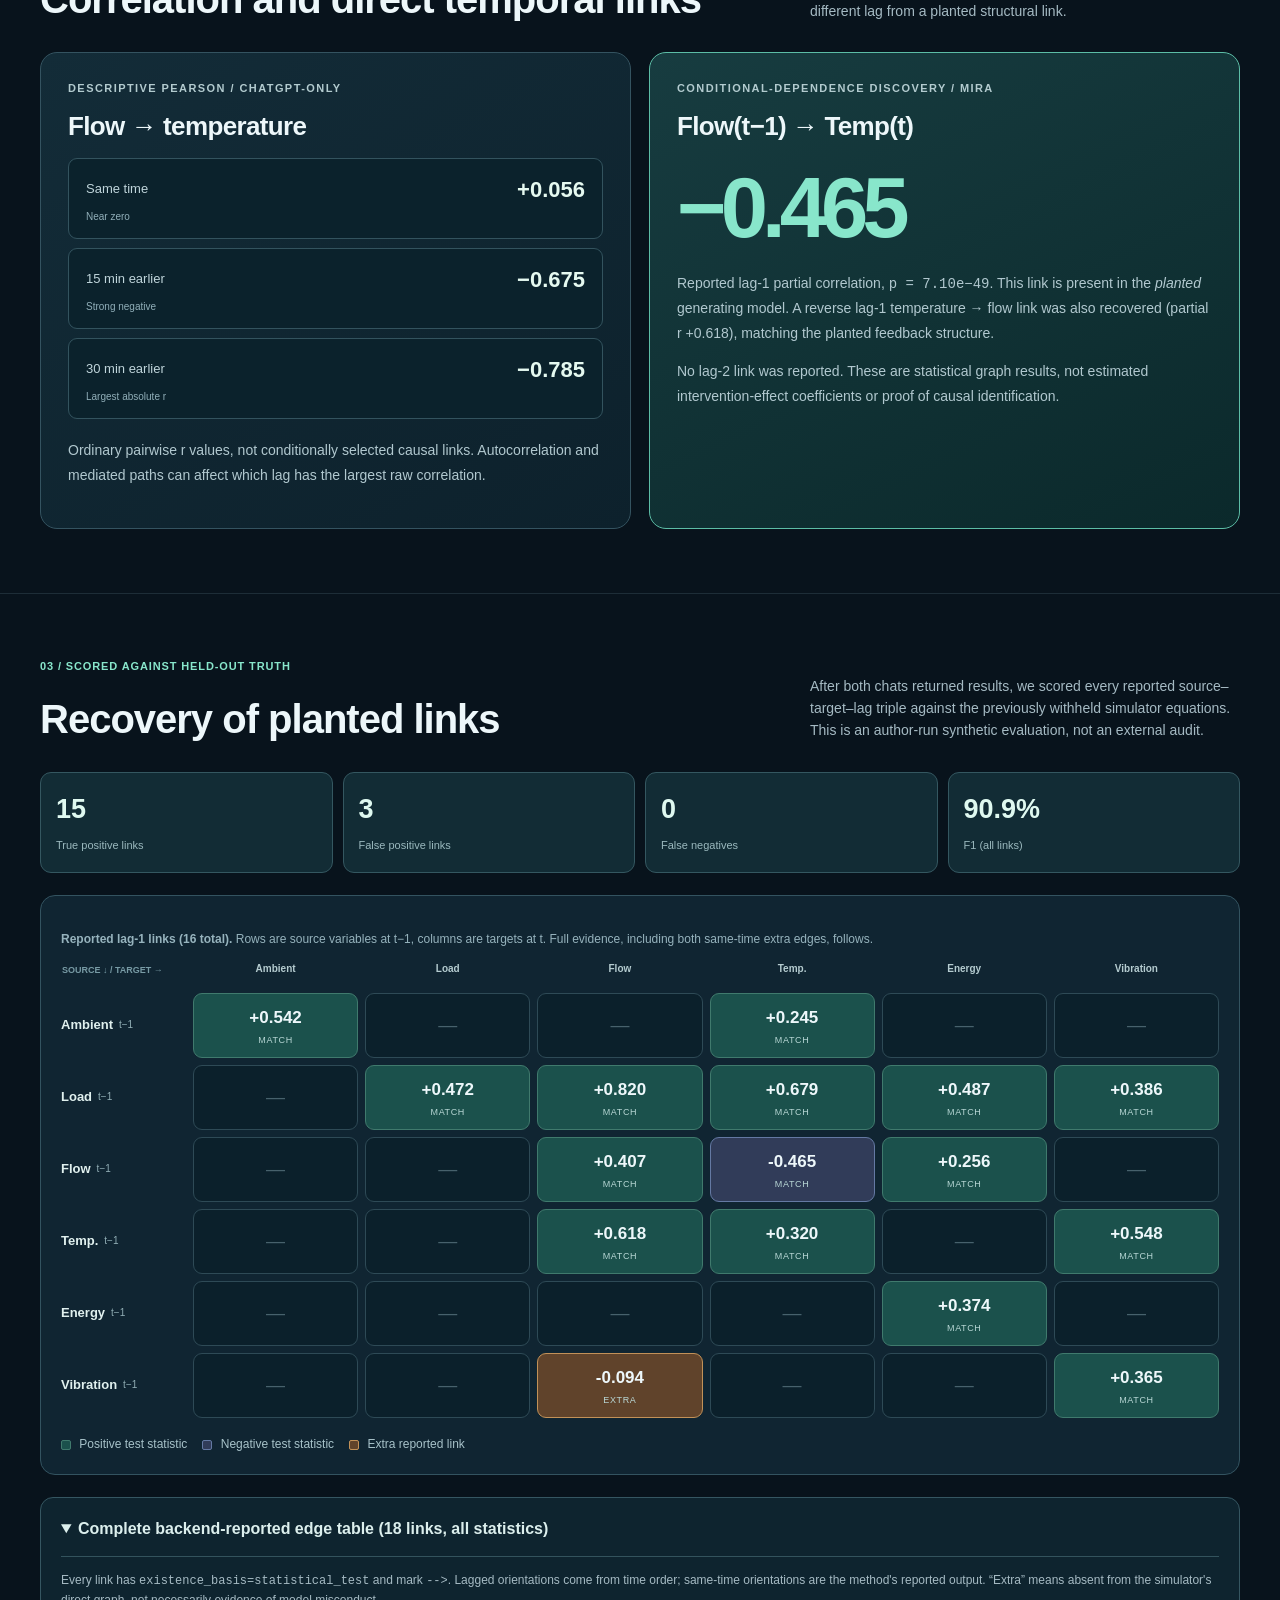
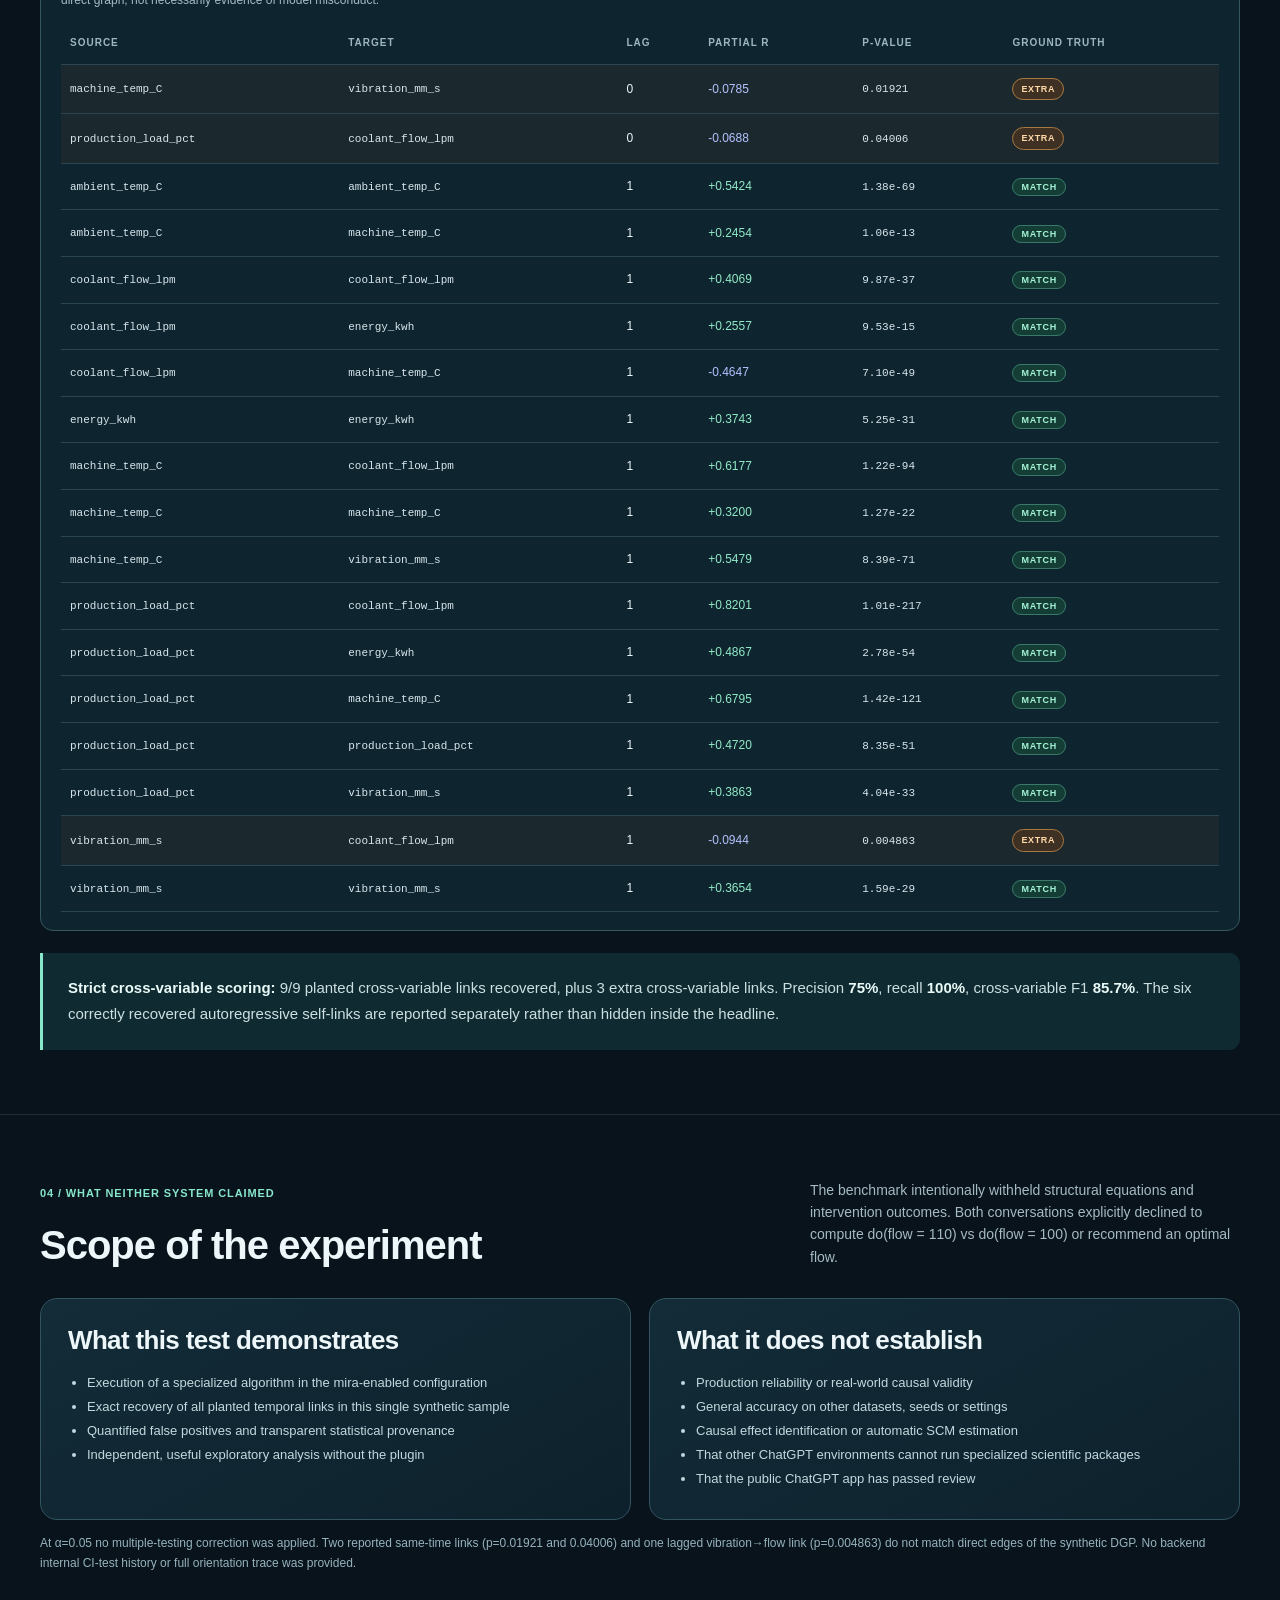
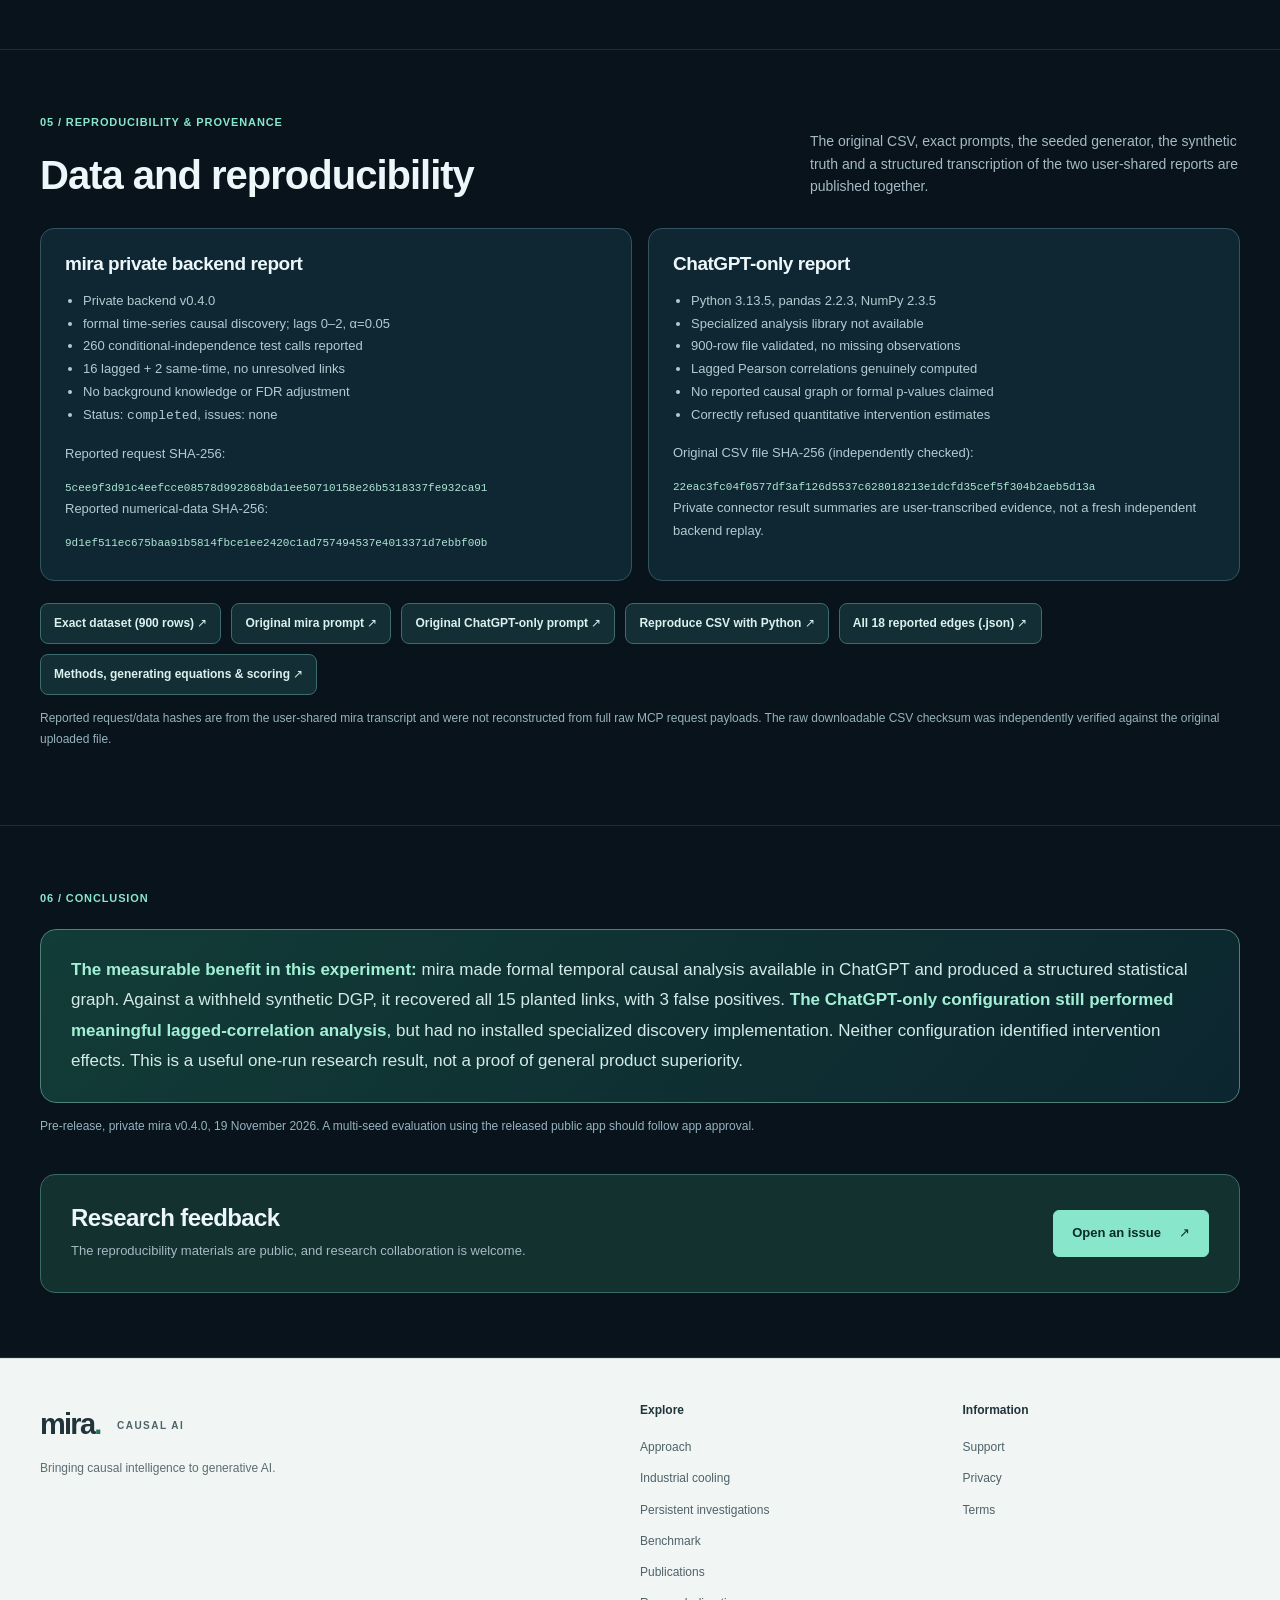
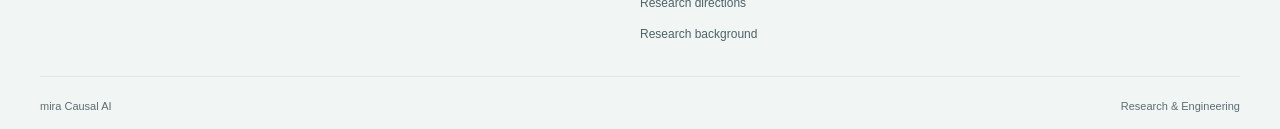
==== commit 3fcbcb68: "Simplify navigation, preserve research links and refresh stylesheet reference" ====
--- a/benchmark.html
+++ b/benchmark.html
@@ -2,7 +2,7 @@
 <html lang="en"><head>
 <meta charset="utf-8"><meta name="viewport" content="width=device-width, initial-scale=1">
 <meta name="description" content="Blind 900-row synthetic benchmark: ChatGPT alone vs ChatGPT with mira Causal AI. Mira's analysis recovered 15/15 planted lagged links, with 3 additional links.">
-<meta name="theme-color" content="#08131c">
+<meta name="theme-color" content="#f8faf9">
 <title>Blind causal-discovery benchmark | ChatGPT vs mira Causal AI</title>
 <link rel="canonical" href="https://ftamas77.github.io/mira-causal-ai-site/benchmark.html">
 <meta property="og:type" content="website">
@@ -11,22 +11,21 @@
 <meta property="og:description" content="900 synthetic observations; 15 true-positive links and 3 extra links reported by mira, and a transparent comparison with ChatGPT-only descriptive analysis.">
 <meta property="og:url" content="https://ftamas77.github.io/mira-causal-ai-site/benchmark.html">
 <meta name="twitter:card" content="summary">
-<link rel="stylesheet" href="style.css"><link rel="stylesheet" href="benchmark.css">
+<link rel="stylesheet" href="style.css?v=20261126"><link rel="stylesheet" href="benchmark.css">
   <link rel="icon" type="image/svg+xml" href="favicon.svg">
 </head><body class="subpage"><a class="skip-link" href="#main">Skip to content</a><header class="site-header"><div class="container header-inner"><a class="brand" href="./" aria-label="mira Causal AI homepage"><span class="brand-symbol" aria-hidden="true">m<span>.</span></span><span class="brand-name">mira <small>CAUSAL AI</small></span></a><nav class="primary-nav" aria-label="Main navigation">
   <a href="./#research">Approach</a>
-  <a href="demo.html#what-if">Example</a>
+  <a href="./#example">Examples</a>
   <a href="benchmark.html" aria-current="page">Benchmark</a>
+  <a href="./#research-directions">Research</a>
   <a href="./#publications">Publications</a>
-  <a href="./#research-directions">Research directions</a>
-  <a href="./#expertise">Research background</a>
   <a href="https://github.com/FTamas77/mira-causal-ai-site/issues/new">Contact</a>
 </nav></div></header>
 <main id="main">
 <section class="bench-hero"><div class="container bench-hero-inner">
 <div><p class="eyebrow">BLIND SYNTHETIC BENCHMARK</p><h1>Causal discovery benchmark</h1>
-<p class="hero-lead">This experiment tests one early interface: two new ChatGPT conversations received the same unseen, 900-row synthetic industrial cooling dataset. One used the lightweight mira connector; the other used ordinary built-in analysis.</p>
-<p class="body-muted">ChatGPT alone identified interesting delayed correlations but could not execute specialized discovery in its test sandbox. The mira-enabled run reported formal causal-discovery results, scored afterward against the hidden synthetic generating structure. This comparison measures one research workflow, not the complete MIRA platform.</p>
+<p class="hero-lead">Two new ChatGPT conversations received the same unseen, 900-row synthetic industrial cooling dataset. One used the lightweight mira connector; the other used ordinary built-in analysis.</p>
+<p class="body-muted">ChatGPT alone identified interesting delayed correlations but could not execute specialized discovery in its test sandbox. The mira-enabled run reported formal causal-discovery results, scored afterward against the hidden synthetic generating structure. The comparison concerns this specific experimental workflow.</p>
 <div class="button-row"><a class="btn btn-primary" href="#comparison">Compare the executions <span aria-hidden="true">↘</span></a><a class="btn btn-ghost" href="#evidence">Inspect the results <span aria-hidden="true">↘</span></a></div>
 <div class="bench-meta"><span>900 synthetic observations</span><span>6 variables</span><span>Blind held-out generating graph</span><span>One test per configuration</span></div>
 </div>
@@ -123,7 +122,7 @@
 </main><footer class="site-footer">
   <div class="container footer-main">
     <div><a class="footer-brand" href="./">mira<span>.</span> <small>CAUSAL AI</small></a><p>Bringing causal intelligence to generative AI.</p></div>
-    <div class="footer-links"><span class="footer-label">Explore</span><a href="./#research">Approach</a><a href="demo.html#what-if">Example</a><a href="benchmark.html">Benchmark</a><a href="./#publications">Publications</a><a href="./#research-directions">Research directions</a><a href="./#expertise">Research background</a></div>
+    <div class="footer-links"><span class="footer-label">Explore</span><a href="./#research">Approach</a><a href="demo.html#what-if">Industrial cooling</a><a href="investigations.html">Persistent investigations</a><a href="benchmark.html">Benchmark</a><a href="./#publications">Publications</a><a href="./#research-directions">Research directions</a><a href="./#expertise">Research background</a></div>
     <div class="footer-links"><span class="footer-label">Information</span><a href="support.html">Support</a><a href="privacy.html">Privacy</a><a href="terms.html">Terms</a></div>
   </div>
   <div class="container footer-bottom"><span>mira Causal AI</span><span>Research &amp; Engineering</span></div>
--- a/style.css
+++ b/style.css
@@ -560,3 +560,66 @@
   .homepage .sim-preview-row,.homepage .sim-preview-labels { padding-left:5px; padding-right:5px; gap:4px; }
   .homepage .sim-status { padding:3px 4px; white-space:normal; }
 }
+
+
+/* Shared navigation, evidence table and original causal-path motif. */
+.header-inner { gap:20px; }
+.primary-nav { min-width:0; justify-content:flex-end; gap:10px 18px; }
+.primary-nav a { line-height:1.35; padding:7px 0; }
+.site-header a:focus-visible,.site-footer a:focus-visible { outline-color:#276e61; }
+.site-footer a:hover { color:#184e45; }
+.homepage .hero-copy,.homepage .hero-simulation { min-width:0; }
+.homepage .hero-simulation { border-top:3px solid #276e61; border-radius:5px; }
+.homepage .sim-preview-bottom { flex-wrap:wrap; gap:8px 14px; }
+.homepage .sim-preview-bottom a { white-space:normal; }
+.cooling-comparison { width:100%; border-collapse:collapse; table-layout:fixed; font-size:13px; font-variant-numeric:tabular-nums; }
+.cooling-comparison th,.cooling-comparison td { padding:11px 5px; border-bottom:1px solid #d6dfdc; vertical-align:middle; text-align:right; overflow-wrap:anywhere; }
+.cooling-comparison thead th { color:#4e6269; font-weight:600; font-size:12px; text-align:right; line-height:1.3; }
+.cooling-comparison thead small { font-weight:400; }
+.cooling-comparison tr>*:first-child { text-align:left; width:18%; }
+.cooling-comparison tr>*:last-child { text-align:left; padding-left:10px; width:29%; }
+.cooling-comparison tbody th { font-size:15px; font-weight:650; }
+.cooling-comparison tbody tr.chosen { background:#e8f2eb; }
+.cooling-comparison .outcome-infeasible { color:#8d3f36; }
+.cooling-comparison .outcome-selected { color:#165740; font-weight:700; }
+.homepage .method-grid { gap:24px; }
+.method-grid article { position:relative; border-top:0; padding-top:20px; }
+.method-grid article::before { content:""; position:absolute; top:6px; left:7px; right:-31px; height:1px; background:#a6bdb3; }
+.method-grid article:last-child::before { right:0; }
+.method-number { position:relative; display:inline-flex; align-items:center; gap:7px; }
+.method-number::before { content:""; position:absolute; width:10px; height:10px; top:-19px; left:1px; background:#f8faf9; border:2px solid #276e61; border-radius:50%; }
+.homepage .publication-link { display:inline-block; }
+.subpage .bench-hero { background:#10232c; padding:64px 0; }
+.subpage .bench-hero h1 { font-size:clamp(36px,4.4vw,58px); font-weight:650; }
+.subpage .bench-block { padding:64px 0; }
+.subpage .bench-heading h2 { font-size:clamp(27px,3.2vw,40px); font-weight:650; }
+.subpage .hero-proof,.subpage .case-result,.subpage .case-visual img,.subpage .case-lead-art img,.subpage .case-trace img { box-shadow:none; }
+.subpage .simulator-section { background:#0d202a; }
+.subpage .bench-hero .hero-proof { min-width:0; }
+.subpage .bench-hero-inner>* { min-width:0; }
+.subpage .case-result-line { flex-wrap:wrap; }
+.subpage .simulator-readout-grid strong { white-space:normal; overflow-wrap:anywhere; }
+.subpage .proof-mini>div { min-width:0; overflow-wrap:anywhere; }
+@media(max-width:980px) {
+  html { scroll-padding-top:18px; }
+  .site-header { position:relative; top:auto; }
+  .header-inner { align-items:flex-start; flex-direction:column; min-height:0; padding:14px 0; gap:9px; }
+  .primary-nav { width:100%; justify-content:flex-start; gap:4px 16px; }
+  .legal-aside { position:static; }
+}
+@media(max-width:760px) {
+  .method-grid article::before { right:0; }
+  .homepage .method-grid { gap:10px; }
+  .homepage .method-grid article { padding-top:18px; }
+  .subpage .bench-hero,.subpage .bench-block { padding:42px 0; }
+  .subpage .bench-heading { margin-bottom:24px; }
+}
+@media(max-width:400px) {
+  .homepage .hero-simulation { padding:13px; }
+  .cooling-comparison { font-size:12px; }
+  .cooling-comparison th,.cooling-comparison td { padding:9px 3px; }
+  .cooling-comparison tr>*:last-child { padding-left:5px; }
+  .subpage .proof-mini { grid-template-columns:repeat(3,minmax(0,1fr)); }
+  .subpage .proof-mini b { font-size:17px; }
+  .subpage .proof-mini span { font-size:10px; }
+}
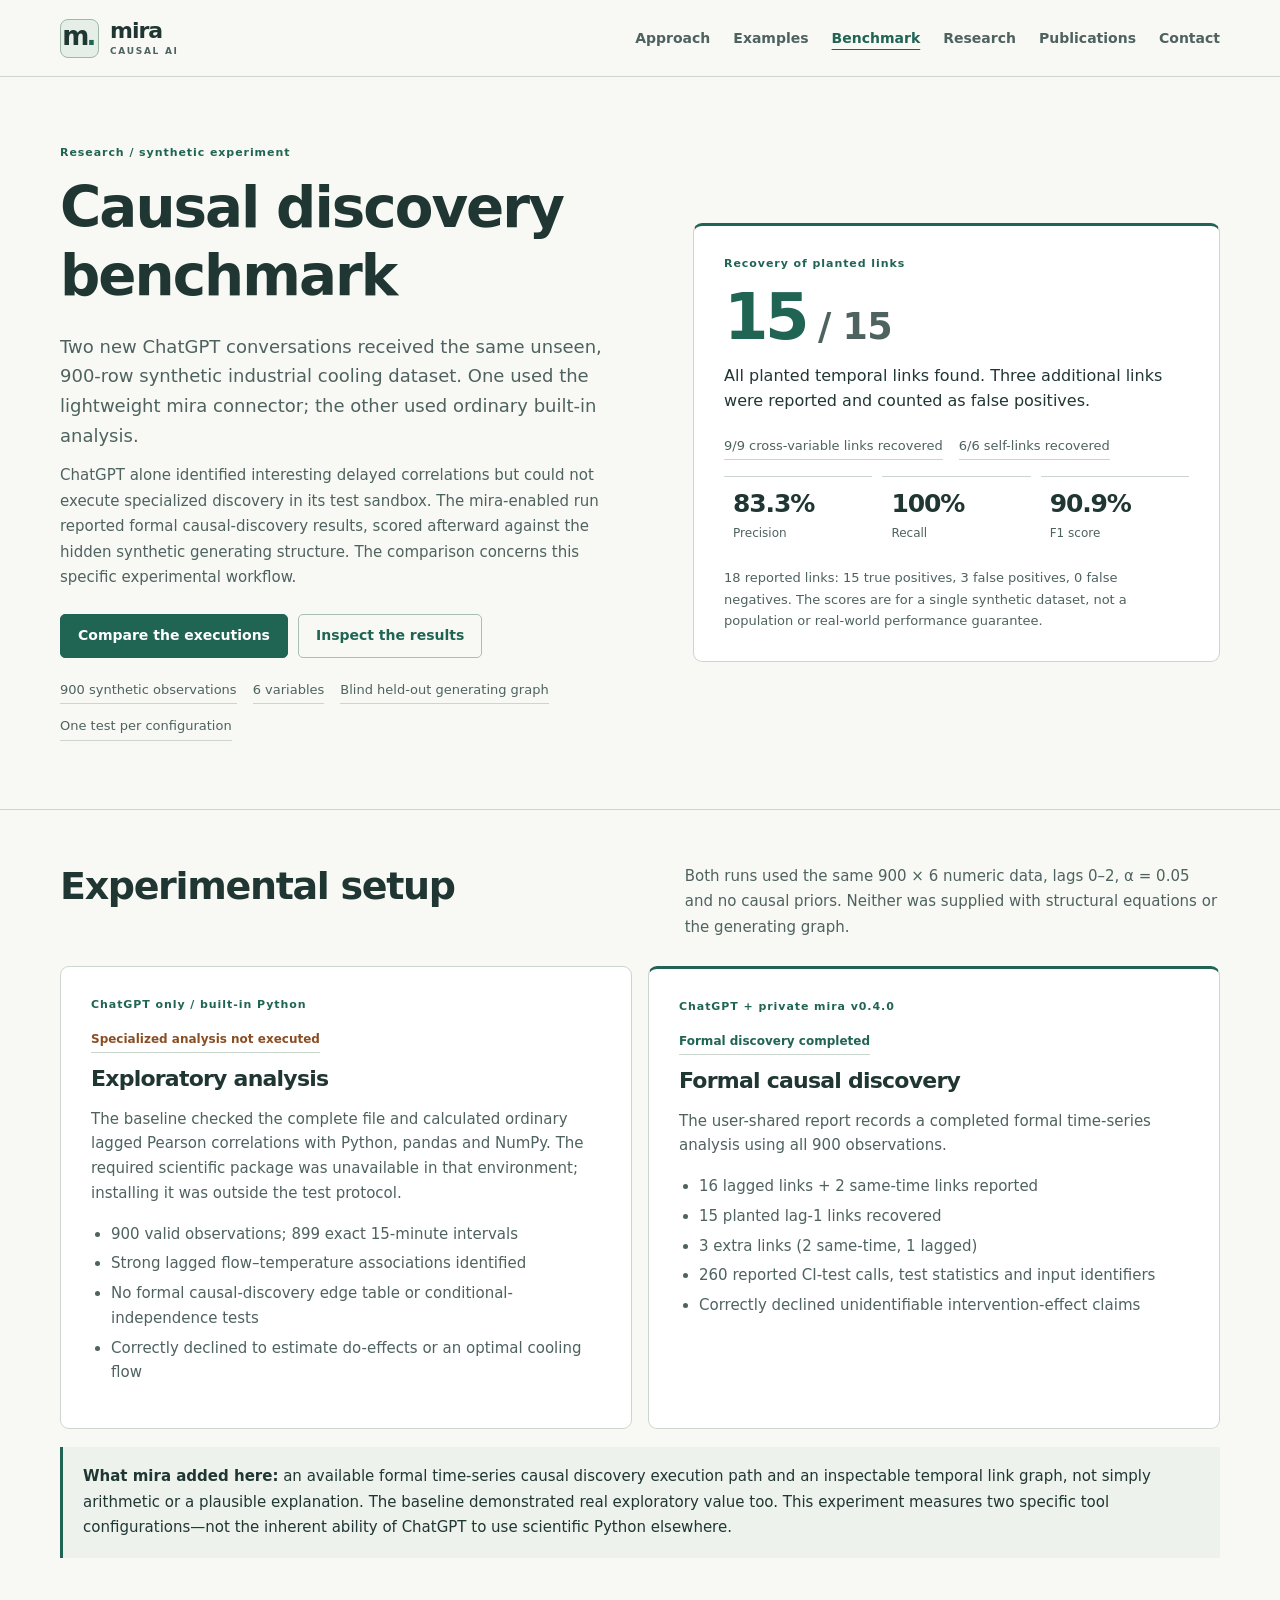
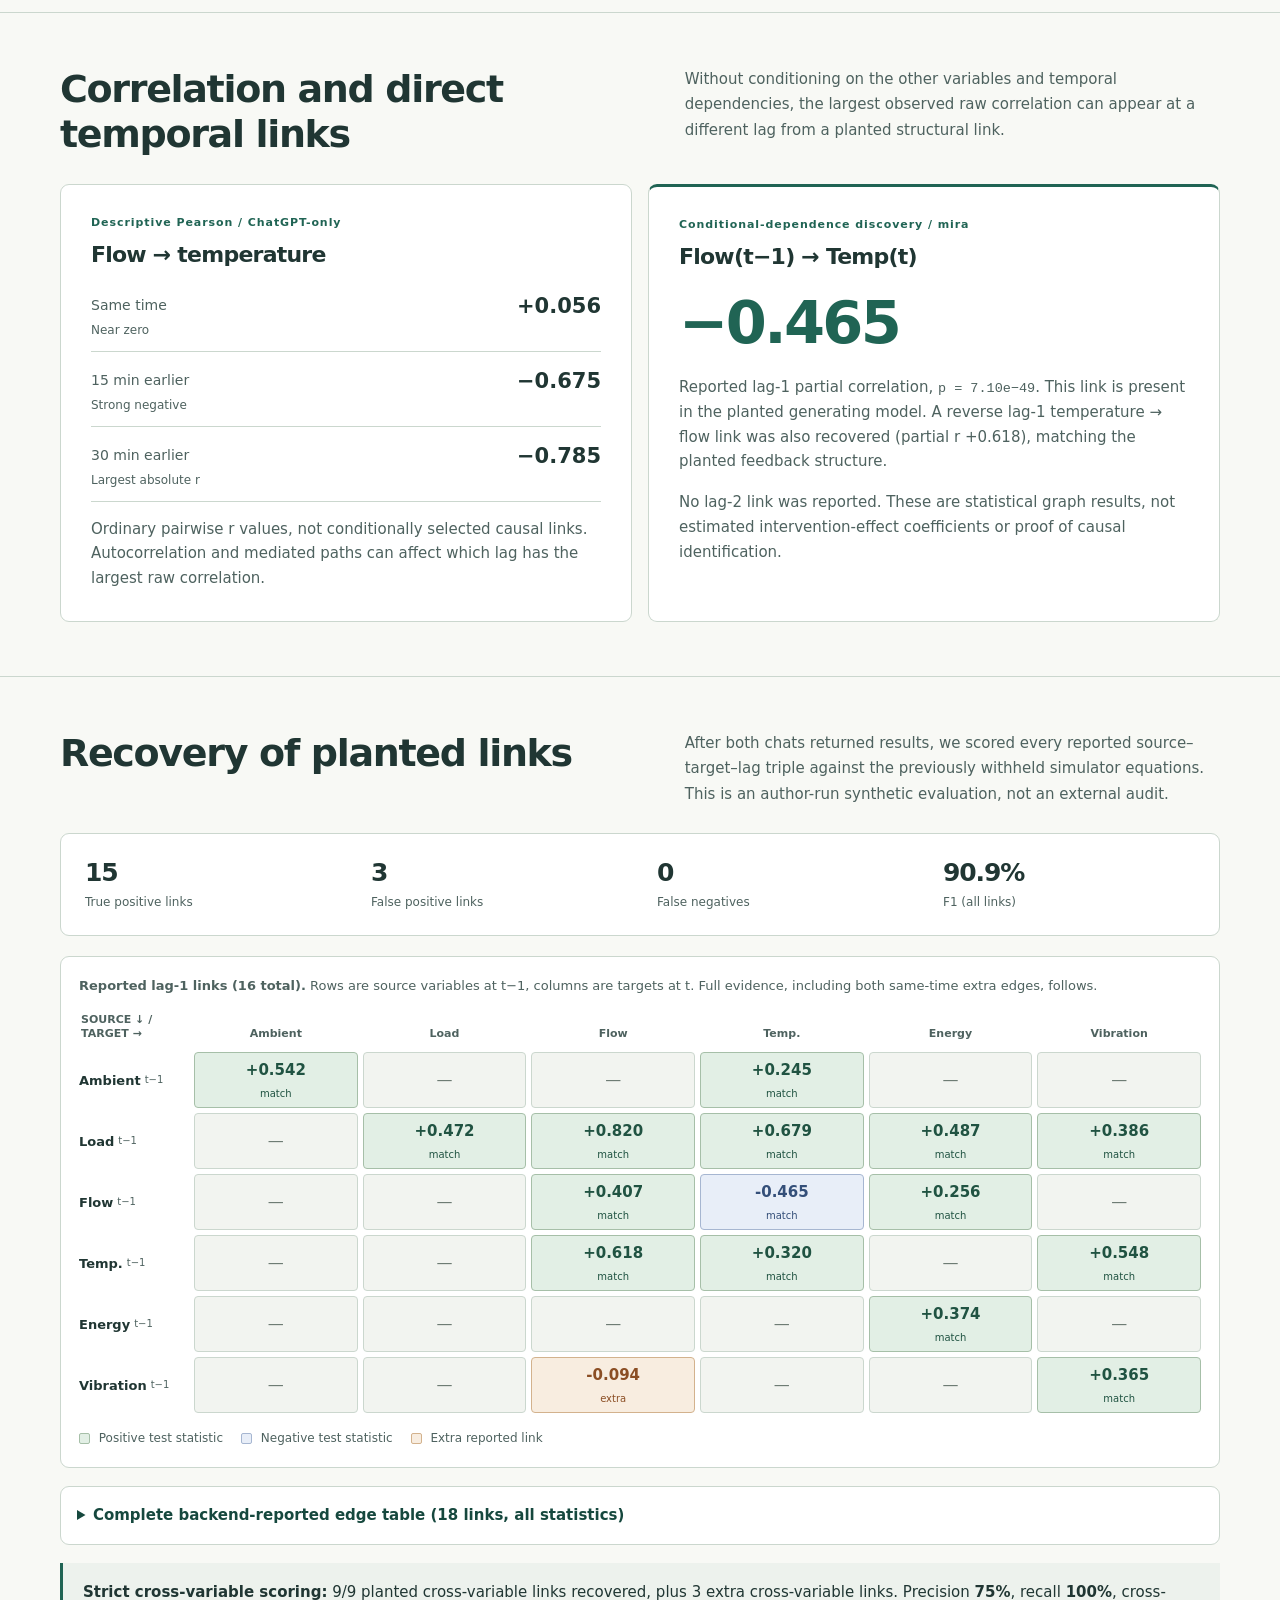
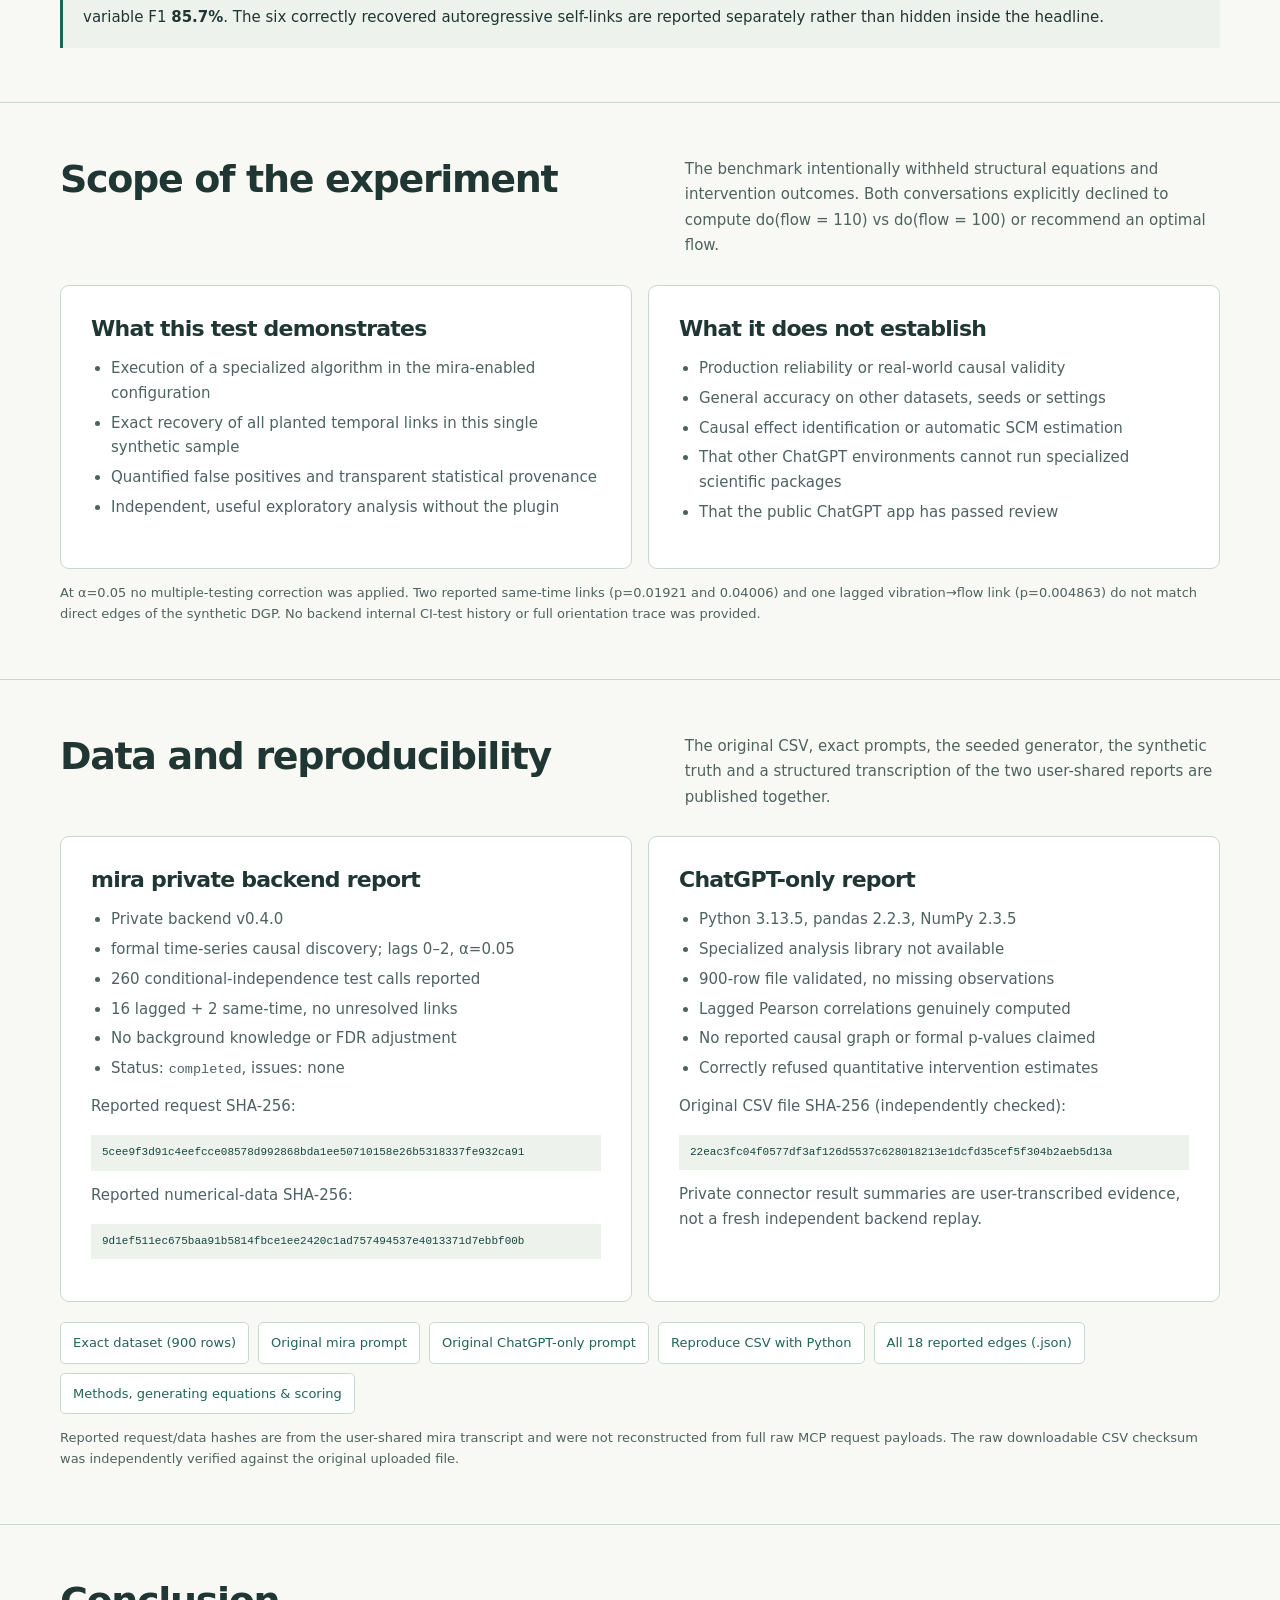
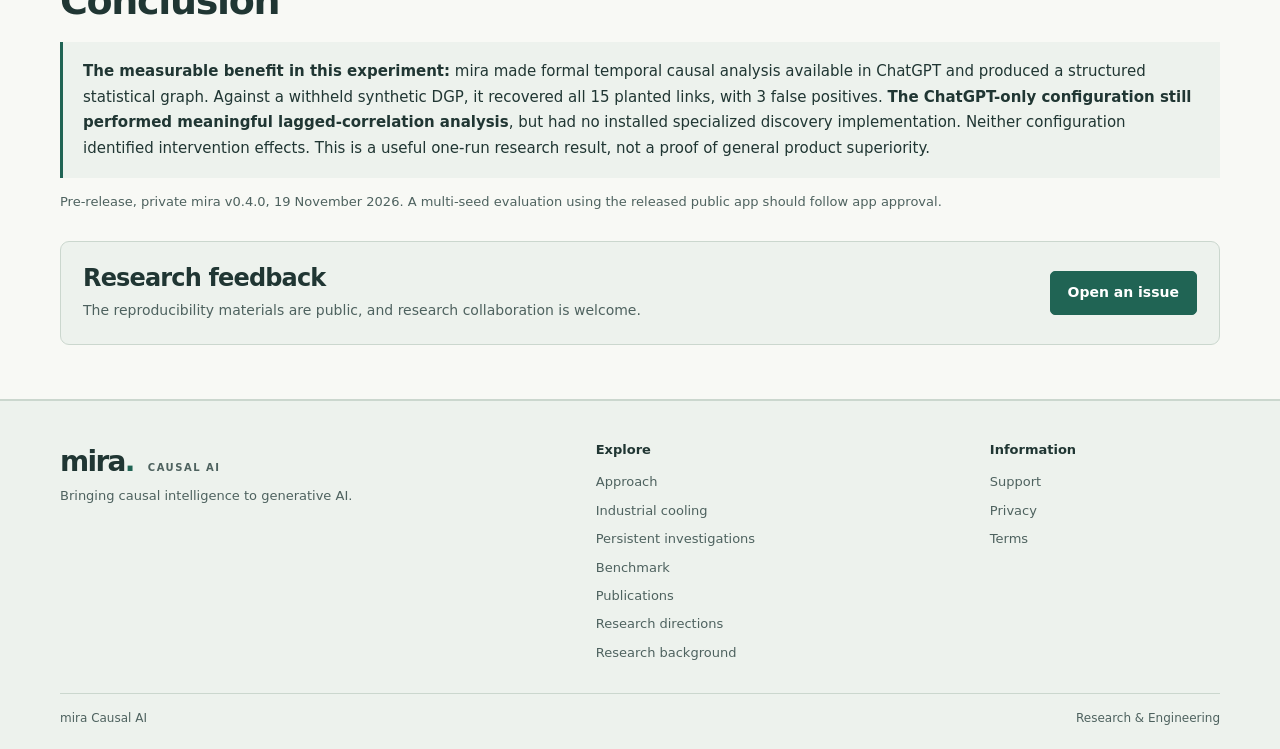
==== commit 4faa9e1c: "Unify all public pages with a single light research visual system" ====
--- a/benchmark.html
+++ b/benchmark.html
@@ -2,7 +2,7 @@
 <html lang="en"><head>
 <meta charset="utf-8"><meta name="viewport" content="width=device-width, initial-scale=1">
 <meta name="description" content="Blind 900-row synthetic benchmark: ChatGPT alone vs ChatGPT with mira Causal AI. Mira's analysis recovered 15/15 planted lagged links, with 3 additional links.">
-<meta name="theme-color" content="#f8faf9">
+<meta name="theme-color" content="#f8f9f5">
 <title>Blind causal-discovery benchmark | ChatGPT vs mira Causal AI</title>
 <link rel="canonical" href="https://ftamas77.github.io/mira-causal-ai-site/benchmark.html">
 <meta property="og:type" content="website">
@@ -11,7 +11,7 @@
 <meta property="og:description" content="900 synthetic observations; 15 true-positive links and 3 extra links reported by mira, and a transparent comparison with ChatGPT-only descriptive analysis.">
 <meta property="og:url" content="https://ftamas77.github.io/mira-causal-ai-site/benchmark.html">
 <meta name="twitter:card" content="summary">
-<link rel="stylesheet" href="style.css?v=20261126"><link rel="stylesheet" href="benchmark.css">
+<link rel="stylesheet" href="style.css?v=20261126b">
   <link rel="icon" type="image/svg+xml" href="favicon.svg">
 </head><body class="subpage"><a class="skip-link" href="#main">Skip to content</a><header class="site-header"><div class="container header-inner"><a class="brand" href="./" aria-label="mira Causal AI homepage"><span class="brand-symbol" aria-hidden="true">m<span>.</span></span><span class="brand-name">mira <small>CAUSAL AI</small></span></a><nav class="primary-nav" aria-label="Main navigation">
   <a href="./#research">Approach</a>
@@ -23,32 +23,32 @@
 </nav></div></header>
 <main id="main">
 <section class="bench-hero"><div class="container bench-hero-inner">
-<div><p class="eyebrow">BLIND SYNTHETIC BENCHMARK</p><h1>Causal discovery benchmark</h1>
+<div><p class="eyebrow">Research / synthetic experiment</p><h1>Causal discovery benchmark</h1>
 <p class="hero-lead">Two new ChatGPT conversations received the same unseen, 900-row synthetic industrial cooling dataset. One used the lightweight mira connector; the other used ordinary built-in analysis.</p>
 <p class="body-muted">ChatGPT alone identified interesting delayed correlations but could not execute specialized discovery in its test sandbox. The mira-enabled run reported formal causal-discovery results, scored afterward against the hidden synthetic generating structure. The comparison concerns this specific experimental workflow.</p>
-<div class="button-row"><a class="btn btn-primary" href="#comparison">Compare the executions <span aria-hidden="true">↘</span></a><a class="btn btn-ghost" href="#evidence">Inspect the results <span aria-hidden="true">↘</span></a></div>
+<div class="button-row"><a class="btn btn-primary" href="#comparison">Compare the executions</a><a class="btn btn-ghost" href="#evidence">Inspect the results</a></div>
 <div class="bench-meta"><span>900 synthetic observations</span><span>6 variables</span><span>Blind held-out generating graph</span><span>One test per configuration</span></div>
 </div>
-<div class="hero-proof"><div class="proof-eyebrow">MIRA REPORTED GRAPH · SCORED AFTER THE TEST</div><div class="giant">15<span> / 15</span></div>
+<div class="hero-proof"><div class="proof-eyebrow">Recovery of planted links</div><div class="giant">15<span> / 15</span></div>
 <p class="proof-caption">All planted temporal links found. Three additional links were reported and counted as false positives.</p>
 <div class="link-breakdown"><span>9/9 cross-variable links recovered</span><span>6/6 self-links recovered</span></div>
 <div class="proof-mini"><div><b>83.3%</b><span>Precision</span></div><div><b>100%</b><span>Recall</span></div><div><b>90.9%</b><span>F1 score</span></div></div>
 <p class="bench-note">18 reported links: 15 true positives, 3 false positives, 0 false negatives. The scores are for a single synthetic dataset, not a population or real-world performance guarantee.</p>
 </div></div></section>
 <section class="bench-block" id="comparison"><div class="container">
-<div class="bench-heading"><div><p class="eyebrow">01 / SAME DATA, DIFFERENT TOOLS</p><h2>Experimental setup</h2></div><p>Both runs used the same 900 × 6 numeric data, lags 0–2, α = 0.05 and no causal priors. Neither was supplied with structural equations or the generating graph.</p></div>
+<div class="bench-heading"><div><h2>Experimental setup</h2></div><p>Both runs used the same 900 × 6 numeric data, lags 0–2, α = 0.05 and no causal priors. Neither was supplied with structural equations or the generating graph.</p></div>
 <div class="bench-grid">
-<article class="bench-panel"><span class="label">ChatGPT only / built-in Python</span><span class="bench-flag neutral">Specialized analysis not executed</span><h3>Useful exploratory analysis</h3>
+<article class="bench-panel"><span class="label">ChatGPT only / built-in Python</span><span class="bench-flag neutral">Specialized analysis not executed</span><h3>Exploratory analysis</h3>
 <p>The baseline checked the complete file and calculated ordinary lagged Pearson correlations with Python, pandas and NumPy. The required scientific package was unavailable in that environment; installing it was outside the test protocol.</p>
 <ul><li>900 valid observations; 899 exact 15-minute intervals</li><li>Strong lagged flow–temperature associations identified</li><li>No formal causal-discovery edge table or conditional-independence tests</li><li>Correctly declined to estimate do-effects or an optimal cooling flow</li></ul></article>
-<article class="bench-panel highlight"><span class="label">ChatGPT + private mira v0.4.0</span><span class="bench-flag passed">Formal discovery completed</span><h3>Specialized, structured discovery</h3>
+<article class="bench-panel highlight"><span class="label">ChatGPT + private mira v0.4.0</span><span class="bench-flag passed">Formal discovery completed</span><h3>Formal causal discovery</h3>
 <p>The user-shared report records a completed formal time-series analysis using all 900 observations.</p>
 <ul><li>16 lagged links + 2 same-time links reported</li><li>15 planted lag-1 links recovered</li><li>3 extra links (2 same-time, 1 lagged)</li><li>260 reported CI-test calls, test statistics and input identifiers</li><li>Correctly declined unidentifiable intervention-effect claims</li></ul></article>
 </div>
 <div class="bench-diff"><b>What mira added here:</b> an available formal time-series causal discovery execution path and an inspectable temporal link graph, not simply arithmetic or a plausible explanation. The baseline demonstrated real exploratory value too. This experiment measures two specific tool configurations—not the inherent ability of ChatGPT to use scientific Python elsewhere.</div>
 </div></section>
 <section class="bench-block" id="lag-example"><div class="container">
-<div class="bench-heading"><div><p class="eyebrow">02 / THE KEY SCIENTIFIC CONTRAST</p><h2>Correlation and direct temporal links</h2></div><p>Without conditioning on the other variables and temporal dependencies, the largest observed raw correlation can appear at a different lag from a planted structural link.</p></div>
+<div class="bench-heading"><div><h2>Correlation and direct temporal links</h2></div><p>Without conditioning on the other variables and temporal dependencies, the largest observed raw correlation can appear at a different lag from a planted structural link.</p></div>
 <div class="bench-grid">
 <div class="bench-panel"><span class="label">Descriptive Pearson / ChatGPT-only</span>
 <h3>Flow → temperature</h3>
@@ -62,14 +62,14 @@
 </div>
 </div></section>
 <section class="bench-block" id="graph"><div class="container">
-<div class="bench-heading"><div><p class="eyebrow">03 / SCORED AGAINST HELD-OUT TRUTH</p><h2>Recovery of planted links</h2></div><p>After both chats returned results, we scored every reported source–target–lag triple against the previously withheld simulator equations. This is an author-run synthetic evaluation, not an external audit.</p></div>
+<div class="bench-heading"><div><h2>Recovery of planted links</h2></div><p>After both chats returned results, we scored every reported source–target–lag triple against the previously withheld simulator equations. This is an author-run synthetic evaluation, not an external audit.</p></div>
 <div class="bench-accuracy"><div><strong>15</strong><span>True positive links</span></div><div><strong>3</strong><span>False positive links</span></div><div><strong>0</strong><span>False negatives</span></div><div><strong>90.9%</strong><span>F1 (all links)</span></div></div>
-<div class="bench-matrix-wrap"><p class="bench-note"><strong>Reported lag-1 links (16 total).</strong> Rows are source variables at t−1, columns are targets at t. Full evidence, including both same-time extra edges, follows.</p>
+<div class="bench-matrix-wrap" tabindex="0" role="region" aria-label="Lagged causal relationship matrix"><p class="bench-note"><strong>Reported lag-1 links (16 total).</strong> Rows are source variables at t−1, columns are targets at t. Full evidence, including both same-time extra edges, follows.</p>
 <div class="bench-matrix bench-matrix-six" role="img" aria-label="Six-by-six lag-1 link matrix. Fifteen filled cells match the generating graph, one filled cell is an extra link from vibration to flow. An accessible full link table follows."><div class="matrix-top">SOURCE ↓ / TARGET →</div><div class="matrix-top">Ambient</div><div class="matrix-top">Load</div><div class="matrix-top">Flow</div><div class="matrix-top">Temp.</div><div class="matrix-top">Energy</div><div class="matrix-top">Vibration</div><div class="matrix-source">Ambient <small>t−1</small></div><div class="matrix-cell active warming" title="Ambient at lag 1 to Ambient; partial r 0.5424, p-value 1.38e-69, matches ground truth"><span>+0.542</span><small>match</small></div><div class="matrix-cell empty">—</div><div class="matrix-cell empty">—</div><div class="matrix-cell active warming" title="Ambient at lag 1 to Temp.; partial r 0.2454, p-value 1.06e-13, matches ground truth"><span>+0.245</span><small>match</small></div><div class="matrix-cell empty">—</div><div class="matrix-cell empty">—</div><div class="matrix-source">Load <small>t−1</small></div><div class="matrix-cell empty">—</div><div class="matrix-cell active warming" title="Load at lag 1 to Load; partial r 0.472, p-value 8.35e-51, matches ground truth"><span>+0.472</span><small>match</small></div><div class="matrix-cell active warming" title="Load at lag 1 to Flow; partial r 0.8201, p-value 1.01e-217, matches ground truth"><span>+0.820</span><small>match</small></div><div class="matrix-cell active warming" title="Load at lag 1 to Temp.; partial r 0.6795, p-value 1.42e-121, matches ground truth"><span>+0.679</span><small>match</small></div><div class="matrix-cell active warming" title="Load at lag 1 to Energy; partial r 0.4867, p-value 2.78e-54, matches ground truth"><span>+0.487</span><small>match</small></div><div class="matrix-cell active warming" title="Load at lag 1 to Vibration; partial r 0.3863, p-value 4.04e-33, matches ground truth"><span>+0.386</span><small>match</small></div><div class="matrix-source">Flow <small>t−1</small></div><div class="matrix-cell empty">—</div><div class="matrix-cell empty">—</div><div class="matrix-cell active warming" title="Flow at lag 1 to Flow; partial r 0.4069, p-value 9.87e-37, matches ground truth"><span>+0.407</span><small>match</small></div><div class="matrix-cell active cooling" title="Flow at lag 1 to Temp.; partial r -0.4647, p-value 7.10e-49, matches ground truth"><span>-0.465</span><small>match</small></div><div class="matrix-cell active warming" title="Flow at lag 1 to Energy; partial r 0.2557, p-value 9.53e-15, matches ground truth"><span>+0.256</span><small>match</small></div><div class="matrix-cell empty">—</div><div class="matrix-source">Temp. <small>t−1</small></div><div class="matrix-cell empty">—</div><div class="matrix-cell empty">—</div><div class="matrix-cell active warming" title="Temp. at lag 1 to Flow; partial r 0.6177, p-value 1.22e-94, matches ground truth"><span>+0.618</span><small>match</small></div><div class="matrix-cell active warming" title="Temp. at lag 1 to Temp.; partial r 0.32, p-value 1.27e-22, matches ground truth"><span>+0.320</span><small>match</small></div><div class="matrix-cell empty">—</div><div class="matrix-cell active warming" title="Temp. at lag 1 to Vibration; partial r 0.5479, p-value 8.39e-71, matches ground truth"><span>+0.548</span><small>match</small></div><div class="matrix-source">Energy <small>t−1</small></div><div class="matrix-cell empty">—</div><div class="matrix-cell empty">—</div><div class="matrix-cell empty">—</div><div class="matrix-cell empty">—</div><div class="matrix-cell active warming" title="Energy at lag 1 to Energy; partial r 0.3743, p-value 5.25e-31, matches ground truth"><span>+0.374</span><small>match</small></div><div class="matrix-cell empty">—</div><div class="matrix-source">Vibration <small>t−1</small></div><div class="matrix-cell empty">—</div><div class="matrix-cell empty">—</div><div class="matrix-cell active spurious" title="Vibration at lag 1 to Flow; partial r -0.0944, p-value 0.004863, extra reported link"><span>-0.094</span><small>extra</small></div><div class="matrix-cell empty">—</div><div class="matrix-cell empty">—</div><div class="matrix-cell active warming" title="Vibration at lag 1 to Vibration; partial r 0.3654, p-value 1.59e-29, matches ground truth"><span>+0.365</span><small>match</small></div></div>
 <div class="bench-legend"><span><i class="bench-key"></i> Positive test statistic</span><span><i class="bench-key negative"></i> Negative test statistic</span><span><i class="bench-key extra"></i> Extra reported link</span></div></div>
-<details class="bench-details" id="link-evidence" open><summary>Complete backend-reported edge table (18 links, all statistics)</summary>
+<details class="bench-details" id="link-evidence"><summary>Complete backend-reported edge table (18 links, all statistics)</summary>
 <p>Every link has <code>existence_basis=statistical_test</code> and mark <code>--&gt;</code>. Lagged orientations come from time order; same-time orientations are the method's reported output. “Extra” means absent from the simulator's direct graph, not necessarily evidence of model misconduct.</p>
-<div class="bench-table-wrap"><table class="bench-table"><caption class="visually-hidden">Eighteen reported formal discovery links, their partial correlations, p-values and comparison to the held-out simulator graph</caption><thead><tr><th scope="col">Source</th><th scope="col">Target</th><th scope="col">Lag</th><th scope="col">Partial r</th><th scope="col">p-value</th><th scope="col">Ground truth</th></tr></thead><tbody><tr class="bench-fp"><td><code>machine_temp_C</code></td><td><code>vibration_mm_s</code></td><td>0</td><td><span class="signed negative">-0.0785</span></td><td><code>0.01921</code></td><td><span class="bench-fp-mark">EXTRA</span></td></tr>
+<div class="bench-table-wrap" tabindex="0" role="region" aria-label="Scrollable research results table"><table class="bench-table"><caption class="visually-hidden">Eighteen reported formal discovery links, their partial correlations, p-values and comparison to the held-out simulator graph</caption><thead><tr><th scope="col">Source</th><th scope="col">Target</th><th scope="col">Lag</th><th scope="col">Partial r</th><th scope="col">p-value</th><th scope="col">Ground truth</th></tr></thead><tbody><tr class="bench-fp"><td><code>machine_temp_C</code></td><td><code>vibration_mm_s</code></td><td>0</td><td><span class="signed negative">-0.0785</span></td><td><code>0.01921</code></td><td><span class="bench-fp-mark">EXTRA</span></td></tr>
 <tr class="bench-fp"><td><code>production_load_pct</code></td><td><code>coolant_flow_lpm</code></td><td>0</td><td><span class="signed negative">-0.0688</span></td><td><code>0.04006</code></td><td><span class="bench-fp-mark">EXTRA</span></td></tr>
 <tr class=""><td><code>ambient_temp_C</code></td><td><code>ambient_temp_C</code></td><td>1</td><td><span class="signed positive">+0.5424</span></td><td><code>1.38e-69</code></td><td><span class="matched">MATCH</span></td></tr>
 <tr class=""><td><code>ambient_temp_C</code></td><td><code>machine_temp_C</code></td><td>1</td><td><span class="signed positive">+0.2454</span></td><td><code>1.06e-13</code></td><td><span class="matched">MATCH</span></td></tr>
@@ -90,13 +90,13 @@
 <div class="bench-diff"><b>Strict cross-variable scoring:</b> 9/9 planted cross-variable links recovered, plus 3 extra cross-variable links. Precision <b>75%</b>, recall <b>100%</b>, cross-variable F1 <b>85.7%</b>. The six correctly recovered autoregressive self-links are reported separately rather than hidden inside the headline.</div>
 </div></section>
 <section class="bench-block" id="limits"><div class="container">
-<div class="bench-heading"><div><p class="eyebrow">04 / WHAT NEITHER SYSTEM CLAIMED</p><h2>Scope of the experiment</h2></div><p>The benchmark intentionally withheld structural equations and intervention outcomes. Both conversations explicitly declined to compute do(flow = 110) vs do(flow = 100) or recommend an optimal flow.</p></div>
+<div class="bench-heading"><div><h2>Scope of the experiment</h2></div><p>The benchmark intentionally withheld structural equations and intervention outcomes. Both conversations explicitly declined to compute do(flow = 110) vs do(flow = 100) or recommend an optimal flow.</p></div>
 <div class="bench-grid"><div class="bench-panel"><h3>What this test demonstrates</h3><ul><li>Execution of a specialized algorithm in the mira-enabled configuration</li><li>Exact recovery of all planted temporal links in this single synthetic sample</li><li>Quantified false positives and transparent statistical provenance</li><li>Independent, useful exploratory analysis without the plugin</li></ul></div>
 <div class="bench-panel"><h3>What it does not establish</h3><ul><li>Production reliability or real-world causal validity</li><li>General accuracy on other datasets, seeds or settings</li><li>Causal effect identification or automatic SCM estimation</li><li>That other ChatGPT environments cannot run specialized scientific packages</li><li>That the public ChatGPT app has passed review</li></ul></div></div>
 <p class="bench-note">At α=0.05 no multiple-testing correction was applied. Two reported same-time links (p=0.01921 and 0.04006) and one lagged vibration→flow link (p=0.004863) do not match direct edges of the synthetic DGP. No backend internal CI-test history or full orientation trace was provided.</p>
 </div></section>
 <section class="bench-block" id="evidence"><div class="container">
-<div class="bench-heading"><div><p class="eyebrow">05 / REPRODUCIBILITY &amp; PROVENANCE</p><h2>Data and reproducibility</h2></div><p>The original CSV, exact prompts, the seeded generator, the synthetic truth and a structured transcription of the two user-shared reports are published together.</p></div>
+<div class="bench-heading"><div><h2>Data and reproducibility</h2></div><p>The original CSV, exact prompts, the seeded generator, the synthetic truth and a structured transcription of the two user-shared reports are published together.</p></div>
 <div class="bench-evidence-grid">
 <div class="evidence-card"><h3>mira private backend report</h3><ul><li>Private backend v0.4.0</li><li>formal time-series causal discovery; lags 0–2, α=0.05</li><li>260 conditional-independence test calls reported</li><li>16 lagged + 2 same-time, no unresolved links</li><li>No background knowledge or FDR adjustment</li><li>Status: <code>completed</code>, issues: none</li></ul>
 <p>Reported request SHA-256:</p><code class="evidence-hash">5cee9f3d91c4eefcce08578d992868bda1ee50710158e26b5318337fe932ca91</code>
@@ -105,19 +105,19 @@
 <p>Original CSV file SHA-256 (independently checked):</p><code class="evidence-hash">22eac3fc04f0577df3af126d5537c628018213e1dcfd35cef5f304b2aeb5d13a</code>
 <p>Private connector result summaries are user-transcribed evidence, not a fresh independent backend replay.</p></div></div>
 <div class="bench-downloads">
-<a href="benchmark-v2/mira_blind_cooling_v2_900.csv" download>Exact dataset (900 rows) ↗</a>
-<a href="benchmark-v2/prompt_with_mira.txt" download>Original mira prompt ↗</a>
-<a href="benchmark-v2/prompt_chatgpt_only.txt" download>Original ChatGPT-only prompt ↗</a>
-<a href="benchmark-v2/generate_dataset.py" download>Reproduce CSV with Python ↗</a>
-<a href="benchmark-v2/evidence.json" download>All 18 reported edges (.json) ↗</a>
-<a href="https://github.com/FTamas77/mira-causal-ai-site/blob/main/benchmark-v2/README.md">Methods, generating equations &amp; scoring ↗</a>
+<a href="benchmark-v2/mira_blind_cooling_v2_900.csv" download>Exact dataset (900 rows)</a>
+<a href="benchmark-v2/prompt_with_mira.txt" download>Original mira prompt</a>
+<a href="benchmark-v2/prompt_chatgpt_only.txt" download>Original ChatGPT-only prompt</a>
+<a href="benchmark-v2/generate_dataset.py" download>Reproduce CSV with Python</a>
+<a href="benchmark-v2/evidence.json" download>All 18 reported edges (.json)</a>
+<a href="https://github.com/FTamas77/mira-causal-ai-site/blob/main/benchmark-v2/README.md">Methods, generating equations &amp; scoring</a>
 </div>
 <p class="bench-note">Reported request/data hashes are from the user-shared mira transcript and were not reconstructed from full raw MCP request payloads. The raw downloadable CSV checksum was independently verified against the original uploaded file.</p>
 </div></section>
-<section class="bench-block" id="conclusion"><div class="container"><p class="eyebrow">06 / CONCLUSION</p>
+<section class="bench-block" id="conclusion"><div class="container"><h2>Conclusion</h2>
 <div class="bench-conclusion"><strong>The measurable benefit in this experiment:</strong> mira made formal temporal causal analysis available in ChatGPT and produced a structured statistical graph. Against a withheld synthetic DGP, it recovered all 15 planted links, with 3 false positives. <strong>The ChatGPT-only configuration still performed meaningful lagged-correlation analysis</strong>, but had no installed specialized discovery implementation. Neither configuration identified intervention effects. This is a useful one-run research result, not a proof of general product superiority.</div>
 <p class="bench-note">Pre-release, private mira v0.4.0, 19 November 2026. A multi-seed evaluation using the released public app should follow app approval.</p>
-<div class="page-cta"><div><h2>Research feedback</h2><p>The reproducibility materials are public, and research collaboration is welcome.</p></div><a class="btn btn-primary" href="https://github.com/FTamas77/mira-causal-ai-site/issues/new">Open an issue <span aria-hidden="true">↗</span></a></div>
+<div class="page-cta"><div><h2>Research feedback</h2><p>The reproducibility materials are public, and research collaboration is welcome.</p></div><a class="btn btn-primary" href="https://github.com/FTamas77/mira-causal-ai-site/issues/new">Open an issue</a></div>
 </div></section>
 </main><footer class="site-footer">
   <div class="container footer-main">
--- a/style.css
+++ b/style.css
@@ -1,625 +1,301 @@
+/* mira — shared visual system for all public pages.
+   Paper, graphite, deep teal; warm accents indicate uncertainty or extra links. */
 :root {
-  color-scheme: dark;
-  --bg: #08131c;
-  --bg-soft: #0d202a;
-  --bg-deep: #061019;
-  --surface: #102632;
-  --surface-light: #16333e;
-  --line: #284552;
-  --line-soft: rgba(150,195,204,.15);
-  --text: #edf7fa;
-  --muted: #a5bac3;
-  --muted-2: #839eaa;
-  --teal: #88e6cb;
-  --teal-dark: #0a3931;
-  --warm: #f1d5a4;
-  --radius: 18px;
-  font-family: Inter, ui-sans-serif, -apple-system, BlinkMacSystemFont, "Segoe UI", Arial, sans-serif;
-  font-synthesis: none;
-  -webkit-font-smoothing: antialiased;
+  color-scheme:light;
+  --paper:#f8f9f5; --white:#fff; --ink:#203633; --muted:#4e625f;
+  --teal:#206454; --teal-dark:#16483e; --mint:#e5efe7;
+  --line:#cbd7ce; --soft:#edf2ed; --warm:#8b4e24; --warm-bg:#f8ede0;
+  --blue:#405c87; --blue-bg:#e8eef8; --danger:#943e35; --danger-bg:#f9e8e3;
+  --radius:9px;
+  font-family: "Inter", "Segoe UI", system-ui, -apple-system, sans-serif;
+  font-synthesis:none; -webkit-font-smoothing:antialiased;
 }
-* { box-sizing: border-box; }
-html { scroll-behavior: smooth; scroll-padding-top: 85px; }
-body { margin: 0; background: var(--bg); color: var(--text); line-height: 1.6; }
-::selection { background: #256b61; color: #fff; }
-a { color: var(--teal); text-decoration-thickness: 1px; text-underline-offset: 4px; }
-a:hover { color: #b7f7df; }
-a:focus-visible { outline: 3px solid var(--warm); outline-offset: 4px; border-radius: 3px; }
-.container { width: min(1200px, calc(100% - 64px)); margin-inline: auto; }
-.skip-link { position: absolute; left: 15px; top: -80px; background: var(--teal); color: #08251f; padding: 10px; z-index: 200; }
-.skip-link:focus { top: 10px; }
-.site-header { position: sticky; top: 0; z-index: 100; border-bottom: 1px solid rgba(159,197,208,.12); background: rgba(8,19,28,.95); }
-@supports (backdrop-filter: blur(10px)) { .site-header { background: rgba(8,19,28,.79); backdrop-filter: blur(14px); } }
-.header-inner { display: flex; align-items: center; justify-content: space-between; gap: 24px; min-height: 88px; }
-.brand { display: inline-flex; align-items: center; gap: 12px; text-decoration: none; color: var(--text); flex-shrink: 0; }
-.brand:hover { color: var(--text); }
-.brand-symbol { width: 39px; height: 39px; border: 1px solid #508a82; background: linear-gradient(140deg,#21473e,#0c252f); border-radius: 11px; display: flex; justify-content: center; align-items: center; font-size: 25px; letter-spacing: -.08em; font-weight: 800; padding-bottom: 3px; }
-.brand-symbol span, .footer-brand span { color: var(--teal); }
-.brand-name { font-weight: 750; font-size: 20px; letter-spacing: -.04em; white-space: nowrap; line-height: 1.05; }
-.brand-name small { display: block; font-size: 9px; font-weight: 700; letter-spacing: .22em; color: var(--muted); padding-top: 5px; }
-.primary-nav { display: flex; flex-wrap: wrap; gap: clamp(12px,2.5vw,32px); align-items: center; }
-.primary-nav a { color: #afc3ca; text-decoration: none; font-size: 14px; font-weight: 600; transition: color .18s; }
-.primary-nav a:hover, .primary-nav a[aria-current="page"] { color: var(--teal); }
-.hero-section { position: relative; overflow: hidden; isolation: isolate; }
-.hero-glow { position: absolute; inset: -220px -10% 0 20%; background: radial-gradient(ellipse at 62% 35%,rgba(34,109,99,.24), transparent 53%), radial-gradient(ellipse at 60% 100%,rgba(37,73,101,.18),transparent 52%); pointer-events: none; z-index: -1; }
-.hero-grid { min-height: 675px; padding-top: 93px; padding-bottom: 90px; display: grid; grid-template-columns: 1.05fr .95fr; gap: clamp(36px,6vw,84px); align-items: center; }
-.eyebrow { margin: 0 0 22px; color: var(--teal); text-transform: uppercase; letter-spacing: .17em; font-size: 11px; line-height: 1.5; font-weight: 760; }
-.eyebrow-line { display: inline-block; width: 23px; height: 1px; background: var(--teal); vertical-align: middle; margin-right: 9px; }
-.eyebrow-separator { color: #5f838b; padding-inline: 6px; }
-h1,h2,h3,p,figure { margin-top: 0; }
-h1,h2,h3 { line-height: 1.12; letter-spacing: -.043em; }
-.hero-copy h1 { font-size: clamp(46px,5.15vw,75px); font-weight: 760; margin: 0 0 27px; max-width: 730px; }
-h1 em,.accent { color: var(--teal); font-style: normal; }
-.hero-lead,.section-lead,.page-lead { font-size: clamp(16px,1.53vw,19px); color: #b8cbd3; line-height: 1.7; }
-.hero-lead { max-width: 590px; margin-bottom: 32px; }
-.button-row { display: flex; flex-wrap: wrap; gap: 12px; align-items: center; }
-.btn { min-height: 47px; display: inline-flex; align-items: center; justify-content: center; padding: 11px 18px; border: 1px solid #46636d; border-radius: 9px; text-decoration: none; font-size: 13px; font-weight: 750; gap: 18px; transition: background .18s,border-color .18s,transform .18s; }
-.btn:hover { transform: translateY(-1px); }
-.btn-primary { background: var(--teal); border-color: var(--teal); color: #0b2c29; }
-.btn-primary:hover { color: #092924; background: #abf2dc; }
-.btn-ghost { color: #e2f3f1; background: rgba(31,62,73,.38); }
-.btn-ghost:hover { color: #fff; border-color: var(--teal); background: rgba(36,81,82,.43); }
-.hero-meta,.page-meta { font-size: 12px; color: var(--muted-2); margin-top: 25px; display: flex; align-items: center; gap: 11px; flex-wrap: wrap; }
-.status-dot { display: inline-block; width: 7px; height: 7px; background: var(--teal); border-radius: 50%; box-shadow: 0 0 0 3px rgba(136,230,203,.1); flex-shrink: 0; }
-.meta-separator { color: #476571; }
-.system-card { border: 1px solid #365562; border-radius: 19px; background: linear-gradient(155deg,#193743 0%,#102630 51%,#0e202b 100%); padding: 23px; box-shadow: 0 26px 95px rgba(0,0,0,.27); min-width: 0; }
-.system-card-heading,.panel-header { display: flex; justify-content: space-between; align-items: center; flex-wrap: wrap; gap: 9px; color: #a5bec8; font-size: 10px; letter-spacing: .13em; font-weight: 750; }
-.system-online { color: var(--teal); display: inline-flex; align-items: center; gap: 8px; font-size: 10px; }
-.system-diagram { max-width: 460px; margin: 24px auto 16px; text-align: center; }
-.system-top { display: grid; grid-template-columns: 1fr 1fr; gap: 12px; }
-.mini-node,.agent-node,.engine-node { border-radius: 10px; border: 1px solid #456474; padding: 16px 12px; display: flex; flex-direction: column; gap: 3px; }
-.mini-node { background: #1b3744; }
-.mini-number { font-size: 10px; letter-spacing: .12em; font-weight: 700; color: #83bdc4; }
-.mini-node strong { font-size: 15px; font-weight: 650; }
-.mini-node small,.agent-node small,.engine-node small { font-size: 11px; color: #a8bec7; }
-.connector-lines { height: 30px; position: relative; display: flex; justify-content: space-around; }
-.connector-lines span { width: 1px; height: 30px; background: #52877f; }
-.agent-node { background: #1a3b48; border-color: #638e93; padding: 17px; }
-.agent-node strong { font-size: 22px; }
-.flow-arrows { display: flex; justify-content: space-around; align-items: center; gap: 5px; height: 63px; color: #8ab8b8; font-size: 9px; letter-spacing: .08em; font-weight: 730; }
-.engine-node { background: linear-gradient(155deg,#153c39,#0e302e); border-color: #69c1a9; padding: 21px 8px; }
-.engine-node .mini-number { color: #a0e0cf; }
-.engine-node strong { font-size: 25px; letter-spacing: -.06em; }
-.engine-node strong span { color: var(--teal); }
-.system-card figcaption { border-top: 1px solid rgba(162,199,204,.17); padding: 15px 8px 0; color: var(--muted); font-size: 11px; text-align: center; line-height: 1.5; }
-.proof-strip { border-top: 1px solid var(--line-soft); border-bottom: 1px solid var(--line-soft); display: grid; grid-template-columns: repeat(4,1fr); padding: 25px 0; gap: 20px; }
-.proof-strip div { display: flex; flex-direction: column; gap: 2px; padding-left: 23px; border-left: 1px solid var(--line); }
-.proof-strip div:first-child { border-left: 0; padding-left: 0; }
-.proof-strip strong { color: #eaf7f8; font-weight: 720; font-size: 16px; }
-.proof-strip span { color: var(--muted-2); font-size: 12px; }
-.section-block { padding: 108px 0; border-bottom: 1px solid var(--line-soft); }
-.section-heading { display: flex; justify-content: space-between; align-items: end; gap: 55px; margin-bottom: 35px; }
-.section-heading h2,.split-layout h2,.about-layout h2,.closing-grid h2 { font-size: clamp(32px,3.7vw,49px); margin-bottom: 0; }
-.section-aside { color: var(--muted); max-width: 370px; font-size: 15px; margin: 0; }
-.feature-grid { display: grid; grid-template-columns: repeat(3,1fr); gap: 17px; }
-.feature-card { position: relative; border: 1px solid var(--line); background: linear-gradient(150deg,#102632,#0b1e29); border-radius: var(--radius); padding: 29px; }
-.feature-index,.detail-kicker { color: var(--teal); font-size: 11px; font-weight: 750; letter-spacing: .16em; }
-.feature-card h3 { font-size: 23px; margin: 30px 0 13px; }
-.feature-card p { color: var(--muted); font-size: 14px; line-height: 1.75; margin-bottom: 24px; }
-.feature-tag { display: inline-flex; font-size: 10px; color: #a3d7ce; border: 1px solid #38655d; border-radius: 20px; padding: 6px 10px; background: #13352f; }
-.feature-glyph { display: flex; gap: 9px; height: 47px; align-items: center; margin-top: 24px; }
-.feature-glyph span { display: inline-block; width: 13px; height: 13px; border: 2px solid #95ded1; background: #215548; border-radius: 50%; position: relative; }
-.feature-glyph span:not(:last-child)::after { content: ''; position: absolute; left: 11px; top: 4px; width: 18px; border-top: 1px solid #74b5b2; }
-.glyph-guide span:nth-child(2) { background: #86dfc5; box-shadow: 0 0 0 4px rgba(134,223,197,.11); }
-.glyph-evaluate span:nth-child(3) { width: 19px; height: 19px; background: #86dfc5; }
-.demo-band { background: radial-gradient(ellipse at 75% 30%,rgba(27,83,79,.18),transparent 62%),#0b1c25; }
-.split-layout { display: grid; grid-template-columns: .93fr 1.07fr; gap: clamp(40px,8vw,105px); align-items: center; }
-.split-layout .section-lead { max-width: 520px; margin: 24px 0 28px; }
-.small-note,.muted-small { font-size: 12px; color: var(--muted-2); line-height: 1.65; }
-.small-note { margin-top: 20px; max-width: 460px; }
-.result-panel { background: #0e2632; border: 1px solid #355565; border-radius: 16px; padding: 26px; box-shadow: 0 18px 58px rgba(0,0,0,.1); }
-.panel-header { margin-bottom: 31px; }
-.panel-chip { border: 1px solid #41766e; background: #153b37; color: #9ae3d0; letter-spacing: .08em; border-radius: 30px; padding: 5px 9px; font-size: 10px; }
-.result-label { font-size: 13px; color: #d5e4e8; margin-bottom: 21px; }
-.route-row { display: grid; grid-template-columns: minmax(105px,1fr) 1fr 65px; align-items: center; gap: 15px; padding: 18px 0; border-bottom: 1px solid #2d4955; }
-.route-row strong { display: block; font-size: 14px; font-weight: 700; }
-.route-row span { display: block; color: #93adb8; font-size: 10px; line-height: 1.5; }
-.bar-track { height: 6px; background: #2b4855; border-radius: 8px; overflow: hidden; }
-.bar-fill { display: block; height: 100%; border-radius: 8px; }
-.bar-a { width: 92%; background: #6b8791; }
-.bar-b { width: 84%; background: var(--teal); }
-.route-row b { text-align: right; font-size: 23px; color: #d3e2e8; }
-.route-row.selected b { color: var(--teal); }
-.route-row b small { font-size: 11px; color: var(--muted); font-weight: 550; }
-.result-summary { display: flex; justify-content: space-between; align-items: center; gap: 15px; margin: 21px 0; color: #b1c8d1; font-size: 13px; }
-.result-summary strong { font-size: 21px; color: var(--teal); }
-.panel-footnote { color: var(--muted-2); font-size: 12px; line-height: 1.6; margin: 0; }
-.about-layout { display: grid; grid-template-columns: .95fr 1.05fr; gap: clamp(40px,7vw,110px); align-items: start; }
-.about-layout .section-lead { margin-top: 24px; max-width: 510px; }
-.researcher-card { background: linear-gradient(145deg,#162f3a,#0e222d); border: 1px solid var(--line); border-radius: var(--radius); padding: 32px; }
-.researcher-top { display: flex; align-items: center; gap: 19px; }
-.monogram { width: 73px; height: 73px; border: 1px solid #4e877c; background: linear-gradient(145deg,#254f4a,#102c35); display: grid; place-items: center; color: var(--teal); font-size: 25px; font-weight: 750; border-radius: 14px; flex-shrink: 0; }
-.small-caps { color: #8de3c8; letter-spacing: .15em; font-size: 10px; font-weight: 750; }
-.researcher-top h3 { font-size: 23px; margin: 4px 0; }
-.researcher-top p { font-size: 13px; margin: 0; color: var(--muted); }
-.researcher-divider { border-top: 1px solid var(--line); margin: 26px 0; }
-.researcher-card>p { font-size: 14px; line-height: 1.8; color: #bdcfd6; }
-.researcher-tags { display: flex; flex-wrap: wrap; gap: 9px; margin-bottom: 21px; }
-.researcher-tags span { background: #1a3c43; border: 1px solid #35595c; border-radius: 7px; padding: 7px 10px; font-size: 11px; color: #c7e1e3; }
-.researcher-card>.muted-small { font-size: 11px; margin: 0; color: var(--muted-2); }
-.closing-grid { display: flex; align-items: end; justify-content: space-between; gap: 20px; }
-.closing-grid p:not(.eyebrow) { color: var(--muted); max-width: 590px; margin: 18px 0 0; }
-.disclaimer { padding-top: 54px; margin: 0; color: var(--muted-2); font-size: 12px; max-width: 850px; }
-.disclaimer strong { color: #b6cbd0; }
-.last-section { border-bottom: 0; }
-.site-footer { background: var(--bg-deep); border-top: 1px solid var(--line); padding: 61px 0 25px; }
-.footer-main { display: grid; grid-template-columns: minmax(220px,2fr) 1fr 1fr; gap: 45px; padding-bottom: 60px; }
-.footer-brand { color: var(--text); font-weight: 750; font-size: 29px; letter-spacing: -.06em; text-decoration: none; }
-.footer-brand small { font-size: 10px; font-weight: 750; letter-spacing: .15em; color: var(--muted); vertical-align: middle; margin-left: 10px; }
-.footer-main p { margin-top: 12px; color: var(--muted-2); font-size: 12px; }
-.footer-links { display: flex; flex-direction: column; gap: 12px; }
-.footer-label { color: #dcebea; font-size: 12px; font-weight: 760; margin-bottom: 6px; }
-.footer-links a { color: var(--muted); font-size: 12px; text-decoration: none; }
-.footer-links a:hover { color: var(--teal); }
-.footer-bottom { border-top: 1px solid var(--line-soft); padding-top: 21px; display: flex; justify-content: space-between; gap: 15px; flex-wrap: wrap; color: var(--muted-2); font-size: 11px; }
-.page-hero { padding: 86px 0 87px; position: relative; overflow: hidden; background: radial-gradient(ellipse at 85% 15%,rgba(39,100,94,.16),transparent 50%); border-bottom: 1px solid var(--line-soft); }
-.page-hero h1 { font-size: clamp(44px,5.3vw,72px); margin: 0 0 24px; }
-.page-lead { max-width: 780px; margin-bottom: 0; }
-.page-meta { margin-top: 27px; }
-.compact-hero { padding: 75px 0 73px; }
-.compact-hero h1 { font-size: clamp(43px,5vw,64px); }
-.stat-grid { display: grid; grid-template-columns: repeat(4,1fr); gap: 16px; margin-bottom: 37px; }
-.stat { border: 1px solid var(--line); border-radius: 13px; background: var(--surface); padding: 22px; }
-.stat strong { display: block; font-size: clamp(25px,3vw,39px); line-height: 1.1; font-weight: 730; letter-spacing: -.05em; }
-.stat span { display: block; color: var(--muted); font-size: 12px; margin-top: 12px; }
-.workflow { display: grid; grid-template-columns: repeat(4,1fr); gap: 14px; }
-.workflow-step { border-left: 2px solid #3d756e; padding: 7px 16px; }
-.workflow-step span { color: var(--teal); font-size: 11px; font-weight: 760; }
-.workflow-step strong { display: block; font-size: 16px; margin: 10px 0; }
-.workflow-step p { margin: 0; color: var(--muted); font-size: 12px; }
-.align-start { align-items: start; }
-.body-muted { color: var(--muted); font-size: 14px; line-height: 1.8; }
-.dual-stat { display: grid; grid-template-columns: 1fr 1fr; gap: 10px; margin-bottom: 28px; }
-.dual-stat>div { background: #153540; border: 1px solid #2d5561; border-radius: 11px; padding: 20px; }
-.dual-stat strong { display: block; font-size: 37px; letter-spacing: -.05em; }
-.dual-stat span { color: var(--muted); font-size: 12px; }
-.example-edge { margin-bottom: 25px; display: flex; flex-direction: column; gap: 13px; }
-.edge-label { color: var(--muted); font-size: 12px; }
-.example-edge>div { display: flex; flex-wrap: wrap; align-items: center; gap: 8px; }
-.example-edge code { font-family: ui-monospace, "SFMono-Regular", Consolas, monospace; background: #193d43; border: 1px solid #386364; color: #d5f4ed; font-size: 12px; padding: 7px 10px; border-radius: 6px; }
-.example-edge>div>span { color: var(--teal); }
-.compare-grid { display: grid; grid-template-columns: 1fr 1fr; gap: 16px; }
-.compare-grid .feature-card h3 { margin: 0 0 20px; }
-.plain-list { color: #b9cdd2; font-size: 14px; padding-left: 18px; margin: 0; }
-.plain-list li { margin-bottom: 13px; }
-.positive-list li::marker { color: var(--teal); }
-.page-cta { display: flex; justify-content: space-between; align-items: center; gap: 30px; margin-top: 38px; border: 1px solid #376b63; border-radius: 15px; padding: 30px; background: #13312f; }
-.page-cta h2 { font-size: 24px; margin: 0 0 9px; }
-.page-cta p { color: var(--muted); font-size: 13px; margin: 0; }
-.contact-grid { display: grid; grid-template-columns: 1fr 1fr; gap: 18px; margin-bottom: 23px; }
-.detail-card { background: var(--surface); border: 1px solid var(--line); border-radius: var(--radius); padding: 34px; }
-.detail-card h2 { font-size: 30px; margin: 25px 0 12px; }
-.detail-card p { color: var(--muted); font-size: 14px; line-height: 1.75; }
-.contact-link { display: inline-flex; gap: 10px; font-size: 18px; font-weight: 680; margin: 14px 0 18px; word-break: break-word; }
-.text-link { display: inline-flex; gap: 9px; font-weight: 650; font-size: 14px; }
-.notice-panel { background: #13302f; color: #c8dfdc; border: 1px solid #34605b; padding: 23px 26px; border-radius: 12px; font-size: 13px; line-height: 1.75; }
-.notice-panel strong { color: #b0f0d9; }
-.legal-layout { display: grid; grid-template-columns: 260px 1fr; gap: clamp(35px,6vw,96px); align-items: start; }
-.legal-aside { position: sticky; top: 122px; background: var(--surface); border: 1px solid var(--line); border-radius: 12px; padding: 24px; }
-.legal-aside strong { display: block; margin: 12px 0; font-size: 17px; }
-.legal-aside p { color: var(--muted); font-size: 12px; }
-.legal-body { max-width: 790px; }
-.legal-body .notice-panel { margin-bottom: 37px; }
-.legal-body section { padding: 27px 0; border-top: 1px solid var(--line-soft); }
-.legal-body h2 { font-size: 25px; margin: 0 0 17px; }
-.legal-body p { color: var(--muted); font-size: 15px; line-height: 1.9; margin: 0; }
-@media (max-width: 980px) {
-  .hero-grid { grid-template-columns: 1fr; min-height: 0; padding: 70px 0; }
-  .system-card { width: min(610px,100%); }
-  .section-heading { align-items: start; }
-  .section-block { padding: 80px 0; }
-  .split-layout,.about-layout { gap: 35px; }
-  .feature-card { padding: 23px; }
-  .footer-main { gap: 30px; }
+*{box-sizing:border-box}
+html{scroll-behavior:smooth;scroll-padding-top:100px}
+body{margin:0;background:var(--paper);color:var(--ink);font-size:16px;line-height:1.65;min-height:100vh;display:flex;flex-direction:column}
+main{flex:1;min-width:0}
+::selection{background:#cce3d3;color:var(--ink)}
+a{color:var(--teal);text-underline-offset:4px;text-decoration-thickness:1px;overflow-wrap:anywhere}
+a:hover{color:var(--teal-dark)}
+:focus-visible{outline:2px solid #246e5b;outline-offset:4px}
+button,input,summary{font:inherit}
+button{cursor:pointer}
+img{max-width:100%;height:auto}
+h1,h2,h3,p,figure{margin-top:0}
+h1,h2,h3{font-weight:650;line-height:1.2;letter-spacing:-.035em}
+h1{font-size:clamp(36px,4.35vw,59px);margin-bottom:22px;max-width:850px}
+h2{font-size:clamp(27px,3vw,38px);margin-bottom:17px}
+h3{font-size:21px;margin-bottom:12px}
+h1 em,h2 em,.accent{font-style:normal;color:inherit}
+p{margin-bottom:16px}
+code{font-family:ui-monospace,Consolas,monospace;font-size:.9em;overflow-wrap:anywhere}
+.container{width:min(1160px,calc(100% - 64px));margin-inline:auto;min-width:0}
+.skip-link{position:absolute;top:-100px;left:12px;z-index:999;padding:10px 16px;background:var(--teal);color:white}
+.skip-link:focus{top:10px}
+.visually-hidden{position:absolute!important;width:1px;height:1px;padding:0;margin:-1px;overflow:hidden;clip:rect(0,0,0,0);white-space:nowrap;border:0}
+.site-header{position:sticky;top:0;z-index:100;background:var(--paper);border-bottom:1px solid var(--line)}
+.header-inner{min-height:76px;display:flex;justify-content:space-between;align-items:center;gap:24px}
+.brand{display:inline-flex;gap:11px;align-items:center;text-decoration:none;color:var(--ink);flex-shrink:0}
+.brand-symbol{width:39px;height:39px;display:grid;place-content:center;display:flex;align-items:center;justify-content:center;background:var(--mint);border:1px solid #9db9a6;border-radius:8px;font-size:26px;font-weight:750;letter-spacing:-.11em;padding:0 3px 3px 0}
+.brand-symbol span,.footer-brand span{color:var(--teal)}
+.brand-name{font-size:22px;line-height:1;letter-spacing:-.045em;font-weight:720}
+.brand-name small{display:block;color:var(--muted);font-size:9px;letter-spacing:.19em;font-weight:650;margin-top:5px}
+.primary-nav{display:flex;align-items:center;justify-content:flex-end;flex-wrap:wrap;gap:8px 23px;min-width:0}
+.primary-nav a{color:var(--muted);text-decoration:none;font-weight:600;font-size:14px;padding:8px 0;line-height:1.3}
+.primary-nav a:hover,.primary-nav a[aria-current="page"]{color:var(--teal);text-decoration:underline;text-underline-offset:6px}
+.site-footer{background:var(--soft);border-top:1px solid var(--line);padding:38px 0 20px}
+.footer-main{display:grid;grid-template-columns:1.4fr 1fr .65fr;gap:40px;padding-bottom:30px}
+.footer-brand{font-size:28px;font-weight:720;color:var(--ink);text-decoration:none;letter-spacing:-.06em}
+.footer-brand small{font-size:10px;letter-spacing:.15em;color:var(--muted);margin-left:6px}
+.footer-main p,.footer-links a{font-size:13px;color:var(--muted)}
+.footer-links{display:flex;flex-direction:column;gap:7px;align-items:start}
+.footer-label{font-weight:650;font-size:13px;margin-bottom:4px}
+.footer-links a{text-decoration:none}
+.footer-links a:hover{text-decoration:underline;color:var(--teal)}
+.footer-bottom{display:flex;justify-content:space-between;gap:15px;flex-wrap:wrap;border-top:1px solid var(--line);padding-top:15px;font-size:12px;color:var(--muted)}
+.button-row{display:flex;flex-wrap:wrap;gap:10px;align-items:center;margin:23px 0 0}
+.btn{display:inline-flex;justify-content:center;align-items:center;gap:10px;min-height:44px;padding:11px 17px;font-size:14px;line-height:1.35;font-weight:650;border:1px solid var(--line);border-radius:5px;text-decoration:none;max-width:100%}
+.btn-primary{background:var(--teal);border-color:var(--teal);color:white}
+.btn-primary:hover{background:var(--teal-dark);color:white}
+.btn-ghost{color:var(--teal);background:transparent;border-color:#a8bfb1}
+.btn-ghost:hover{background:var(--mint)}
+.eyebrow,.detail-kicker,.label,.proof-eyebrow,.sim-preview-head,.sim-mini,.case-step,.small-caps{font-size:11px;font-weight:650;letter-spacing:.085em;color:var(--teal);line-height:1.4}
+.eyebrow{margin-bottom:14px}
+.hero-lead,.page-lead,.section-lead{font-size:18px;color:var(--muted);line-height:1.65;max-width:750px}
+.hero-context,.section-aside,.body-muted{font-size:15px;color:var(--muted);line-height:1.7}
+.hero-context{max-width:570px;margin-bottom:0}
+.hero-section,.page-hero,.bench-hero{padding:68px 0;border-bottom:1px solid var(--line)}
+.hero-grid,.case-intro,.bench-hero-inner{display:grid;grid-template-columns:minmax(0,1.08fr) minmax(0,1fr);gap:clamp(30px,5vw,68px);align-items:center}
+.hero-grid>* , .case-intro>* , .bench-hero-inner>*{min-width:0}
+.hero-copy h1{font-size:clamp(38px,4.7vw,63px)}
+.hero-copy .hero-lead{color:var(--ink);font-size:19px}
+.section-block,.bench-block{padding:54px 0;border-bottom:1px solid var(--line)}
+.section-heading,.bench-heading{display:grid;grid-template-columns:minmax(0,1fr) minmax(0,.9fr);gap:30px;align-items:start;margin-bottom:26px}
+.section-heading h2,.bench-heading h2{margin-bottom:0}
+.section-heading .section-aside,.bench-heading>p{margin:0;color:var(--muted);font-size:15px;line-height:1.7}
+.section-heading .eyebrow,.bench-heading .eyebrow{margin-bottom:9px}
+.last-section{border-bottom:0}
+.hero-simulation,.hero-proof,.founder-profile,.bench-panel,.evidence-card,.case-result,.simulator-controls,.simulator-readout,.inv-node,.inv-store,.legal-aside{background:var(--white);border:1px solid var(--line);border-radius:var(--radius);padding:clamp(18px,2.5vw,30px);min-width:0}
+.hero-simulation,.hero-proof{border-top:3px solid var(--teal)}
+.hero-simulation h2{font-size:27px;margin:12px 0}
+.hero-simulation>p{color:var(--muted);font-size:14px;margin-bottom:18px}
+.cooling-comparison{width:100%;border-collapse:collapse;table-layout:fixed;font-size:14px;font-variant-numeric:tabular-nums}
+.cooling-comparison th,.cooling-comparison td{text-align:right;border-bottom:1px solid var(--line);padding:11px 5px;overflow-wrap:anywhere}
+.cooling-comparison thead th{color:var(--muted);font-size:12px;line-height:1.35;font-weight:650}
+.cooling-comparison thead small{font-weight:400}
+.cooling-comparison tr>*:first-child{text-align:left;width:16%}
+.cooling-comparison tr>*:last-child{text-align:left;width:29%;padding-left:12px}
+.cooling-comparison tr.chosen{background:var(--mint)}
+.outcome-infeasible{color:var(--danger)}
+.outcome-selected{font-weight:700;color:var(--teal-dark)}
+.sim-preview-bottom{margin-top:15px;display:flex;justify-content:space-between;flex-wrap:wrap;gap:8px 14px;color:var(--muted);font-size:12px}
+.sim-preview-bottom a{font-weight:650}
+.method-grid,.research-example-grid{display:grid;grid-template-columns:repeat(3,minmax(0,1fr));gap:28px}
+.method-grid article{position:relative;padding:20px 0 0}
+.method-grid article::before{content:"";height:1px;background:#a1b7a8;position:absolute;top:6px;left:7px;right:-35px}
+.method-grid article:last-child::before{right:0}
+.method-number{color:var(--teal);font-size:12px;font-weight:650;position:relative}
+.method-number::before{content:"";width:10px;height:10px;position:absolute;top:-23px;left:1px;border:2px solid var(--teal);background:var(--paper);border-radius:50%}
+.method-grid h3,.research-example-grid h3{font-size:21px;margin:10px 0}
+.method-grid p,.research-example-grid p,.research-direction-layout p{color:var(--muted);font-size:15px;margin-bottom:12px}
+.home-example,#research-directions,.case-feature,.simulator-section{background:var(--soft)}
+.research-example-grid article{border-top:2px solid #a5b9a9;padding-top:12px}
+.research-example-grid a{font-weight:650;font-size:14px}
+.research-direction-layout,.founder-layout{display:grid;grid-template-columns:minmax(0,.8fr) minmax(0,1.2fr);gap:38px;align-items:start}
+.research-direction-layout p:last-child,.founder-profile p:last-child{margin-bottom:0}
+.founder-profile-head{display:flex;gap:16px;align-items:center;margin-bottom:19px}
+.founder-profile-head h3{margin:5px 0 0;font-size:25px}
+.founder-monogram{width:58px;height:58px;display:grid;place-items:center;background:var(--mint);border:1px solid #a7bfac;color:var(--teal);border-radius:8px;font-size:22px;font-weight:720;flex-shrink:0}
+.founder-profile p{font-size:15px;color:var(--muted)}
+.small-caps{letter-spacing:.02em;text-transform:none;font-size:12px}
+.publications-grid{display:grid;gap:0}
+.publication-card{padding:20px 0;border-top:1px solid var(--line)}
+.publication-card h3{font-size:20px;max-width:900px;line-height:1.4;margin:7px 0 9px}
+.publication-meta{display:flex;gap:12px;flex-wrap:wrap;font-size:12px;color:var(--muted)}
+.publication-tier{color:var(--teal);font-weight:650}
+.publication-authors,.publication-journal,.publication-summary{font-size:14px;color:var(--muted);margin:5px 0}
+.publication-link{display:inline-block;font-size:13px;font-weight:650;margin-top:8px}
+.closing-grid,.page-cta{display:flex;justify-content:space-between;align-items:center;gap:24px}
+.closing-grid p,.page-cta p{color:var(--muted);max-width:700px;margin-bottom:0}
+.page-cta{margin-top:28px;background:var(--soft);border:1px solid var(--line);padding:22px;border-radius:var(--radius)}
+.page-cta h2{font-size:24px;margin:0 0 6px}
+.page-cta p{font-size:14px}
+.case-metrics,.bench-meta,.link-breakdown{display:flex;flex-wrap:wrap;gap:8px 16px;margin-top:18px;font-size:13px;color:var(--muted)}
+.case-metrics span,.bench-meta span,.link-breakdown span{border-bottom:1px solid var(--line);padding:3px 0}
+.case-metrics b{font-size:18px;color:var(--teal)}
+.case-visual,.case-lead-art,.case-trace{margin:0;min-width:0}
+.case-visual img,.case-lead-art img,.case-trace img{display:block;width:100%;height:auto;border-radius:var(--radius);border:1px solid var(--line);background:#102632}
+.case-visual figcaption,.case-lead-art figcaption,.case-trace figcaption{font-size:12px;color:var(--muted);margin-top:8px}
+.case-visual-pair{display:grid;grid-template-columns:minmax(0,1.35fr) minmax(0,.65fr);gap:30px;align-items:center}
+.case-explanation p,.case-result p{color:var(--muted);font-size:15px}
+.case-divider{display:block;width:100%;height:1px;background:var(--line);margin:20px 0}
+.case-result>strong{display:block;font-size:47px;line-height:1.1;color:var(--teal);margin:14px 0 12px;letter-spacing:-.05em}
+.case-result>strong small{font-size:17px;letter-spacing:0}
+.case-result-line{display:flex;justify-content:space-between;flex-wrap:wrap;gap:8px;border-top:1px solid var(--line);padding:10px 0;font-size:13px;color:var(--muted)}
+.case-result-line b{color:var(--ink)}
+.case-note{font-size:14px;color:var(--muted);margin-top:18px}
+.case-trace{max-width:900px;margin:auto}
+.simulator-shell{display:grid;grid-template-columns:repeat(2,minmax(0,1fr));gap:16px}
+.simulator-panel-head{display:flex;justify-content:space-between;align-items:center;flex-wrap:wrap;gap:8px;margin-bottom:26px}
+.sim-live,.sim-hypothesis{font-size:12px;color:var(--muted)}
+.simulator-field{margin-bottom:23px}
+.simulator-field-top{display:flex;justify-content:space-between;align-items:center;gap:10px;font-size:14px;margin-bottom:9px}
+.simulator-field-top label{font-weight:650}
+.simulator-field-top output{color:var(--teal);font-weight:700;white-space:nowrap}
+.simulator-field input[type="range"]{display:block;width:100%;margin:0;accent-color:var(--teal);min-height:26px;cursor:pointer}
+.simulator-range{display:flex;justify-content:space-between;color:var(--muted);font-size:12px}
+.simulator-reset{border:1px solid var(--line);border-radius:5px;color:var(--teal);background:var(--paper);padding:8px 12px;font-size:13px}
+.simulator-reset:hover{background:var(--mint)}
+.simulator-readout-grid{display:grid;grid-template-columns:1fr 1fr;gap:16px}
+.simulator-readout-grid>div{min-width:0}
+.simulator-readout-grid span{display:block;font-size:13px;color:var(--muted)}
+.simulator-readout-grid strong{display:block;font-size:clamp(25px,3.3vw,40px);letter-spacing:-.04em;line-height:1.3;overflow-wrap:anywhere}
+.sim-thermometer{width:100%;height:10px;background:#e0e7e1;border-radius:6px;margin:27px 0 13px;position:relative}
+.sim-temp-bar{height:100%;background:#39866d;border-radius:6px}
+.sim-temp-limit{position:absolute;left:60%;top:-5px;height:20px;width:2px;background:var(--warm)}
+.simulator-verdict{font-size:14px;color:var(--teal-dark);margin-bottom:20px}
+.simulator-verdict.sim-bad{color:var(--danger)}
+.simulator-best{border-top:1px solid var(--line);padding-top:15px}
+.simulator-best span{display:block;color:var(--muted);font-size:13px}
+.simulator-best strong{display:block;color:var(--teal);font-size:27px;font-weight:700;line-height:1.3}
+.simulator-hint{color:var(--muted);font-size:12px;margin:14px 0 0}
+.simulator-scenarios{display:grid;grid-template-columns:repeat(3,minmax(0,1fr));gap:12px;margin-top:14px}
+.sim-option{background:var(--white);border:1px solid var(--line);border-radius:var(--radius);padding:16px;display:flex;flex-direction:column;gap:3px;min-width:0}
+.sim-option>span,.sim-option small{color:var(--muted);font-size:13px}
+.sim-option strong{font-size:22px;letter-spacing:-.03em}
+.sim-option.best{background:var(--mint);border-color:#85af96}
+.sim-option.best small{color:var(--teal-dark)}
+.sim-option.not-feasible small{color:var(--danger)}
+/* Research reports: a compact evidence hierarchy, not marketing cards. */
+.bench-hero{background:var(--paper)}
+.bench-hero h1{font-size:clamp(36px,4.4vw,58px)}
+.bench-hero .hero-lead{margin-bottom:13px}
+.bench-hero .body-muted{margin-bottom:12px}
+.hero-proof .giant{font-size:clamp(43px,5vw,66px);font-weight:700;color:var(--teal);letter-spacing:-.055em;line-height:1.15;margin-top:9px}
+.hero-proof .giant span{font-size:.57em;color:var(--muted);letter-spacing:-.02em}
+.proof-caption{color:var(--ink);font-size:16px;line-height:1.55;margin:10px 0 14px}
+.proof-mini,.bench-accuracy{display:grid;grid-template-columns:repeat(3,minmax(0,1fr));gap:10px;margin-top:16px}
+.proof-mini>div,.bench-accuracy>div{padding:12px 9px;border-top:1px solid var(--line);min-width:0}
+.proof-mini b,.bench-accuracy strong{display:block;color:var(--ink);font-size:25px;letter-spacing:-.045em;font-weight:700;line-height:1.2}
+.proof-mini span,.bench-accuracy span{color:var(--muted);font-size:12px;line-height:1.4;display:block;margin-top:6px;overflow-wrap:anywhere}
+.bench-accuracy{grid-template-columns:repeat(4,minmax(0,1fr));background:var(--white);border:1px solid var(--line);border-radius:var(--radius);padding:12px;margin:20px 0}
+.bench-accuracy>div{border-top:0;padding:12px}
+.bench-note{font-size:13px;color:var(--muted);line-height:1.65;margin:13px 0 0}
+.bench-grid,.bench-evidence-grid{display:grid;grid-template-columns:repeat(2,minmax(0,1fr));gap:16px}
+.bench-panel.highlight{border-top:3px solid var(--teal);background:var(--white)}
+.bench-panel .label{display:block;margin-bottom:12px}
+.bench-panel h3,.evidence-card h3{font-size:22px;margin-bottom:14px}
+.bench-panel p,.bench-panel li,.evidence-card p,.evidence-card li{font-size:15px;color:var(--muted);line-height:1.65}
+.bench-panel ul,.evidence-card ul,.bench-details ol{padding-left:20px;margin:0 0 13px}
+.bench-panel li,.evidence-card li,.bench-details li{margin:5px 0}
+.bench-flag{display:inline-block;color:var(--muted);font-size:12px;font-weight:600;border-bottom:1px solid var(--line);padding-bottom:3px;margin:0 0 13px}
+.bench-flag.passed{color:var(--teal)}
+.bench-flag.neutral{color:var(--warm)}
+.bench-diff,.bench-conclusion{margin-top:18px;border-left:3px solid var(--teal);background:var(--soft);padding:17px 20px;font-size:15px;line-height:1.7}
+.bench-lag-list{display:grid;gap:7px;margin:15px 0}
+.bench-lag-list>div{display:grid;grid-template-columns:1fr auto;gap:2px 12px;padding:10px 0;border-bottom:1px solid var(--line)}
+.bench-lag-list span{font-size:14px;color:var(--muted)}
+.bench-lag-list b{font-size:21px;line-height:1.2;font-variant-numeric:tabular-nums}
+.bench-lag-list small{grid-column:1/-1;color:var(--muted);font-size:12px}
+.bench-big-stat{font-size:clamp(38px,4.7vw,59px);font-weight:700;color:var(--teal);line-height:1.15;margin:18px 0;letter-spacing:-.045em}
+.bench-matrix-wrap,.bench-table-wrap{max-width:100%;min-width:0;overflow-x:auto;border:1px solid var(--line);border-radius:var(--radius);background:var(--white)}
+.bench-matrix-wrap{padding:18px}
+.bench-matrix-wrap>.bench-note{margin:0 0 16px}
+.bench-matrix{display:grid;grid-template-columns:110px repeat(6,minmax(74px,1fr));gap:5px;min-width:584px}
+.matrix-top{font-size:11px;line-height:1.3;text-align:center;color:var(--muted);font-weight:650;align-self:end;padding:0 2px 6px}
+.matrix-top:first-child{text-align:left}
+.matrix-source{display:flex;align-items:center;flex-wrap:wrap;gap:4px;font-size:13px;font-weight:650}
+.matrix-source small{color:var(--muted);font-weight:400;font-size:10px}
+.matrix-cell{min-height:56px;border:1px solid var(--line);border-radius:4px;display:flex;flex-direction:column;align-items:center;justify-content:center;gap:3px}
+.matrix-cell.active{background:#e2efe5;border-color:#a6bfa8;color:#205342}
+.matrix-cell.cooling{background:var(--blue-bg);border-color:#a6b6d1;color:#344f79}
+.matrix-cell.spurious{background:var(--warm-bg);border-color:#d3b28d;color:var(--warm)}
+.matrix-cell.empty{background:#f2f4f0;color:#6d7b73}
+.matrix-cell span{font-size:15px;font-weight:650;font-variant-numeric:tabular-nums}
+.matrix-cell small{font-size:10px}
+.bench-legend{display:flex;flex-wrap:wrap;gap:9px 18px;margin-top:16px;font-size:12px;color:var(--muted)}
+.bench-key{width:11px;height:11px;display:inline-block;vertical-align:middle;margin-right:5px;background:#e2efe5;border:1px solid #a6bfa8;border-radius:2px}
+.bench-key.negative{background:var(--blue-bg);border-color:#a6b6d1}
+.bench-key.extra{background:var(--warm-bg);border-color:#d3b28d}
+.bench-details{border:1px solid var(--line);border-radius:var(--radius);padding:16px;background:var(--white);margin-top:18px;min-width:0}
+.bench-details summary{cursor:pointer;color:var(--teal-dark);font-weight:650;font-size:15px}
+.bench-details[open] summary{border-bottom:1px solid var(--line);padding-bottom:12px;margin-bottom:14px}
+.bench-details p,.bench-details li{font-size:14px;color:var(--muted)}
+.bench-table{width:100%;border-collapse:collapse;font-size:13px;line-height:1.45}
+.bench-table caption{text-align:left;padding:12px;font-weight:650;color:var(--ink)}
+.bench-table th,.bench-table td{text-align:left;padding:11px 10px;border-bottom:1px solid #dbe4dc;vertical-align:top}
+.bench-table th{background:var(--soft);color:var(--muted);font-size:12px;font-weight:650}
+.bench-table tr:last-child td{border-bottom:0}
+.bench-table code{white-space:nowrap;font-size:12px}
+.bench-table .signed{font-variant-numeric:tabular-nums;white-space:nowrap}
+.bench-table .signed.positive,.matched{color:var(--teal-dark)}
+.bench-table .signed.negative{color:var(--blue)}
+.bench-fp td{background:#fcf3e9}
+.matched,.bench-fp-mark{font-weight:650;font-size:11px;white-space:nowrap}
+.bench-fp-mark{color:var(--warm)}
+.evidence-hash{display:block;overflow-wrap:anywhere;color:var(--teal-dark);background:var(--soft);padding:9px 11px;font-size:11px;line-height:1.6;margin-bottom:12px}
+.bench-downloads{display:flex;flex-wrap:wrap;gap:9px;margin-top:20px}
+.bench-downloads a{display:inline-block;border:1px solid var(--line);border-radius:5px;padding:9px 12px;font-size:13px;background:var(--white);text-decoration:none}
+.bench-downloads a:hover{background:var(--mint)}
+.inv-flow,.inv-architecture{display:grid;gap:12px;margin:22px 0 26px}
+.inv-flow{grid-template-columns:repeat(3,minmax(0,1fr))}
+.inv-architecture{grid-template-columns:repeat(2,minmax(0,1fr));max-width:840px;margin-inline:auto}
+.inv-node h3,.inv-store h3{font-size:21px;margin:9px 0 12px}
+.inv-node p,.inv-store p{font-size:14px;color:var(--muted);margin-bottom:8px}
+.inv-node strong{font-size:14px;color:var(--teal)}
+.inv-connector,.inv-arrow{text-align:center;color:var(--teal);font-size:14px}
+.inv-connector{font-size:23px;line-height:1}
+.inv-store,.inv-wide{grid-column:1/-1;text-align:center}
+.inv-store{background:var(--mint);border-color:#a6bfa8}
+.legal-layout{display:grid;grid-template-columns:minmax(0,240px) minmax(0,740px);gap:44px;align-items:start}
+.legal-aside strong{display:block;margin:10px 0;font-size:16px}
+.legal-aside p{font-size:13px;color:var(--muted);margin:0 0 10px}
+.text-link{font-size:14px;font-weight:650}
+.legal-body section{padding:20px 0;border-bottom:1px solid var(--line)}
+.legal-body section:first-child{padding-top:0}
+.legal-body section:last-child{border-bottom:0}
+.legal-body h2{font-size:25px;margin-bottom:12px}
+.legal-body p{font-size:15px;color:var(--muted);line-height:1.8}
+.legal-body p:last-child{margin-bottom:0}
+.compact-hero{padding:55px 0}
+@media(max-width:960px){
+ html{scroll-padding-top:20px}
+ .site-header{position:relative}
+ .header-inner{align-items:flex-start;flex-direction:column;min-height:0;padding:14px 0;gap:9px}
+ .primary-nav{justify-content:flex-start;gap:5px 18px;width:100%}
+ .hero-grid,.case-intro,.bench-hero-inner{grid-template-columns:1fr;gap:28px}
+ .hero-simulation,.hero-proof{max-width:740px}
+ .hero-section,.page-hero,.bench-hero{padding:45px 0}
+ .case-visual-pair{grid-template-columns:1fr}
+ .legal-layout{grid-template-columns:minmax(0,1fr);gap:25px}
+ .legal-aside{max-width:420px}
 }
-@media (max-width: 720px) {
-  .container { width: min(100% - 36px,1200px); }
-  .header-inner { align-items: flex-start; flex-direction: column; padding: 16px 0; gap: 15px; }
-  .primary-nav { width: 100%; justify-content: space-between; gap: 10px 15px; }
-  .primary-nav a { font-size: 13px; }
-  .hero-grid { padding-top: 52px; padding-bottom: 62px; }
-  .hero-copy h1 { font-size: clamp(42px,9.3vw,62px); }
-  .proof-strip { grid-template-columns: 1fr 1fr; row-gap: 24px; }
-  .proof-strip div:nth-child(3) { border-left: 0; padding-left: 0; }
-  .section-heading,.split-layout,.about-layout,.closing-grid,.page-cta { display: flex; flex-direction: column; align-items: start; gap: 24px; }
-  .feature-grid,.contact-grid,.compare-grid { grid-template-columns: 1fr; }
-  .feature-card h3 { margin-top: 16px; }
-  .stat-grid,.workflow { grid-template-columns: 1fr 1fr; }
-  .footer-main { grid-template-columns: 1fr 1fr; }
-  .footer-main>div:first-child { grid-column: 1 / -1; }
-  .page-hero { padding: 58px 0 62px; }
-  .legal-layout { display: block; }
-  .legal-aside { position: static; margin-bottom: 30px; }
+@media(max-width:700px){
+ .container{width:calc(100% - 34px)}
+ .section-block,.bench-block{padding:38px 0}
+ .hero-section,.page-hero,.bench-hero{padding:35px 0}
+ h1,.hero-copy h1,.bench-hero h1{font-size:clamp(34px,8vw,48px)}
+ .section-heading,.bench-heading,.method-grid,.research-example-grid,.research-direction-layout,.founder-layout,.simulator-shell,.bench-grid,.bench-evidence-grid,.inv-flow,.inv-architecture{grid-template-columns:minmax(0,1fr);gap:20px}
+ .method-grid article::before{right:0}
+ .method-grid{gap:10px}
+ .closing-grid,.page-cta{align-items:flex-start;flex-direction:column;gap:15px}
+ .simulator-scenarios{grid-template-columns:1fr}
+ .bench-accuracy{grid-template-columns:1fr 1fr}
+ .inv-connector{display:none}
+ .footer-main{grid-template-columns:1fr 1fr;gap:23px}
+ .footer-main>div:first-child{grid-column:1/-1}
+ .bench-matrix-wrap{padding:12px}
+ .primary-nav a{font-size:13px}
+ .bench-table th,.bench-table td{padding:9px 8px}
 }
-@media (max-width: 440px) {
-  .container { width: calc(100% - 30px); }
-  .primary-nav { justify-content: flex-start; column-gap: 19px; }
-  .hero-copy h1 { font-size: 41px; }
-  .system-card,.result-panel,.researcher-card,.detail-card { padding: 17px; }
-  .system-card-heading,.panel-header { font-size: 9px; }
-  .mini-node { padding: 12px 7px; }
-  .mini-node strong { font-size: 13px; }
-  .agent-node strong { font-size: 19px; }
-  .engine-node strong { font-size: 21px; }
-  .route-row { grid-template-columns: minmax(88px,1fr) 55px; gap: 9px; }
-  .route-row .bar-track { display: none; }
-  .stat-grid,.workflow,.footer-main { grid-template-columns: 1fr 1fr; }
-  .stat { padding: 17px; }
-  .stat strong { font-size: 26px; }
-  .workflow-step { padding-left: 10px; }
-  .footer-main { gap: 22px; }
+@media(max-width:390px){
+ .container{width:calc(100% - 24px)}
+ .hero-simulation,.hero-proof,.bench-panel,.evidence-card,.simulator-controls,.simulator-readout{padding:14px}
+ .cooling-comparison{font-size:12px}
+ .cooling-comparison th,.cooling-comparison td{padding:8px 3px}
+ .cooling-comparison tr>*:last-child{padding-left:4px}
+ .proof-mini b{font-size:19px}
+ .proof-mini span{font-size:11px}
+ .simulator-readout-grid{grid-template-columns:1fr;gap:9px}
 }
-@media (prefers-reduced-motion: reduce) {
-  html { scroll-behavior: auto; }
-  .btn,.primary-nav a { transition: none; }
-  .btn:hover { transform: none; }
-}
-
-/* Homepage benchmark spotlight; consistent with the existing research site. */
-.home-benchmark{background:radial-gradient(ellipse at 75% 32%,rgba(23,99,92,.20),transparent 56%),#0b1c25}
-.home-benchmark .section-lead{margin:24px 0 16px}
-.home-benchmark .body-muted{color:var(--muted);font-size:14px;line-height:1.8}
-.home-benchmark-card{padding:26px;border:1px solid #4b8d83;border-radius:17px;background:linear-gradient(160deg,#173e41,#0e2832);box-shadow:0 22px 65px rgba(0,0,0,.15)}
-.home-benchmark-score{padding:25px 0 18px;border-bottom:1px solid #346068}
-.home-benchmark-score strong{font-size:clamp(58px,8vw,88px);letter-spacing:-.075em;line-height:1;color:var(--teal)}
-.home-benchmark-score strong span{font-size:27px;color:#ddedea;letter-spacing:-.025em}
-.home-benchmark-score p{margin:13px 0 0;max-width:350px;color:#c0d8d9;font-size:14px;line-height:1.65}
-.home-benchmark-breakdown{display:flex;flex-wrap:wrap;gap:9px;padding:15px 0;border-bottom:1px solid #346068}
-.home-benchmark-breakdown span{color:#b7e7dc;background:#113a38;border:1px solid #437871;border-radius:20px;font-size:11px;padding:5px 9px}
-.home-benchmark-rows{padding:8px 0 19px}
-.home-benchmark-rows div{display:flex;align-items:start;justify-content:space-between;gap:16px;padding:12px 0;border-bottom:1px solid rgba(165,215,214,.12);font-size:12px}
-.home-benchmark-rows span{color:#91b5bb;flex:0 0 95px}
-.home-benchmark-rows strong{text-align:right;color:#e0f0ec;font-weight:700}
-.hero-benchmark-link{margin:12px 0 0;font-size:12px}
-.hero-benchmark-link a{color:var(--teal);font-weight:700}
-@media(max-width:720px){.home-benchmark-card{padding:19px}.home-benchmark-rows div{gap:9px}}
-
-.research-paths { margin-top: 27px; max-width: 940px; line-height: 1.85; }
-/* Publication evidence: restrained styling that prioritizes verifiable papers. */
-.publications-band { background: radial-gradient(ellipse at 12% 0%,rgba(35,100,92,.10),transparent 50%),#091923; }
-.publications-grid { display:grid; grid-template-columns:repeat(3,minmax(0,1fr)); gap:17px; }
-.publication-card { display:flex; flex-direction:column; gap:0; min-width:0; padding:27px; border:1px solid #32565e; border-radius:var(--radius); background:linear-gradient(150deg,#142e38,#0c202a); }
-.publication-meta { display:flex; flex-wrap:wrap; align-items:center; gap:10px; margin-bottom:20px; color:#a9c4cb; font-size:12px; }
-.publication-tier { color:#b9f6e3; background:#174339; border:1px solid #42796b; border-radius:5px; padding:3px 7px; font-size:11px; letter-spacing:.08em; font-weight:750; }
-.publication-card h3 { margin:0 0 18px; font-size:clamp(18px,1.9vw,22px); line-height:1.35; letter-spacing:-.025em; overflow-wrap:anywhere; }
-.publication-authors { margin:0 0 9px; color:#d1e2e5; font-size:13px; line-height:1.65; }
-.publication-journal { margin:0 0 15px; color:#b6cbd2; font-size:13px; line-height:1.6; }
-.publication-summary { margin:0 0 22px; color:var(--muted); font-size:13px; line-height:1.75; }
-.publication-link { margin-top:auto; padding-top:17px; border-top:1px solid var(--line); font-size:14px; font-weight:700; text-decoration:none; }
-.publication-link span { padding-left:5px; }
-.publications-note { max-width:850px; margin:23px 0 0; color:var(--muted-2); font-size:12px; line-height:1.7; }
-.researcher-links { display:flex; flex-wrap:wrap; gap:10px 18px; margin:0 0 16px; }
-.researcher-links a { font-size:13px; font-weight:650; text-decoration:none; }
-@media (max-width: 980px) { .publications-grid { grid-template-columns:repeat(2,minmax(0,1fr)); } }
-@media (max-width: 720px) { .publications-grid { grid-template-columns:1fr; } .publication-card { padding:24px; } }
-@media (max-width: 440px) { .publication-card { padding:20px; } }
-
-
-/* Broader MIRA causal research pipeline: concise and responsive. */
-.research-breadth { background: radial-gradient(ellipse at 12% 8%, rgba(39,111,100,.11), transparent 58%), var(--bg); }
-.capability-grid { display:grid; grid-template-columns:repeat(5,minmax(0,1fr)); gap:12px; }
-.capability-step { min-width:0; padding:23px 18px 21px; border:1px solid #325560; border-radius:var(--radius); background:linear-gradient(155deg,#122d38,#0b1f29); }
-.capability-index { color:var(--teal); font-size:11px; font-weight:760; letter-spacing:.13em; }
-.capability-step h3 { margin:19px 0 11px; font-size:clamp(17px,1.65vw,21px); letter-spacing:-.025em; line-height:1.28; }
-.capability-step p { margin:0; color:var(--muted); font-size:13px; line-height:1.68; }
-.capability-note { max-width:940px; margin:24px 0 0; color:var(--muted-2); font-size:13px; line-height:1.8; }
-.capability-note strong { color:#daeae9; }
-@media (max-width:1050px) { .capability-grid { grid-template-columns:repeat(3,minmax(0,1fr)); } }
-@media (max-width:720px) { .capability-grid { grid-template-columns:repeat(2,minmax(0,1fr)); } .capability-step { padding:20px; } }
-@media (max-width:490px) { .capability-grid { grid-template-columns:1fr; } .capability-step h3 { margin-top:11px; } }
-
-
-/* Example usage: real-output cooling case, rendered as original SVG visual summaries. */
-.case-hero { padding:90px 0 96px; background:radial-gradient(ellipse at 80% 30%,rgba(37,127,113,.16),transparent 55%),var(--bg); }
-.case-intro { display:grid; grid-template-columns:minmax(0,1fr) minmax(0,1.03fr); align-items:center; gap:clamp(34px,5vw,70px); }
-.case-intro h1 { font-size:clamp(42px,4.5vw,68px); margin:0 0 26px; }
-.case-intro .page-lead { margin:0 0 26px; }
-.case-metrics { display:flex; flex-wrap:wrap; gap:13px; margin:0 0 28px; }
-.case-metrics span { display:flex; align-items:baseline; gap:7px; background:#122d38; padding:9px 12px; border:1px solid #2b5256; border-radius:10px; color:var(--muted); font-size:12px; }
-.case-metrics b { font-size:22px; color:var(--teal); }
-.case-lead-art,.case-visual,.case-trace { margin:0; min-width:0; }
-.case-lead-art img,.case-visual img,.case-trace img { width:100%; height:auto; display:block; border:1px solid #366266; border-radius:15px; box-shadow:0 18px 50px rgba(0,0,0,.22); background:#fff; }
-.case-lead-art figcaption,.case-visual figcaption,.case-trace figcaption { margin:10px 0 0; font-size:12px; color:var(--muted-2); }
-.case-section { padding:92px 0; }
-.case-feature { background:#091b23; }
-.case-visual-pair { display:grid; grid-template-columns:minmax(0,1.35fr) minmax(230px,.65fr); gap:36px; align-items:center; }
-.case-explanation { padding:16px 0 16px 18px; }
-.case-step { color:var(--teal); font-size:12px; font-weight:800; letter-spacing:.15em; }
-.case-explanation h3 { font-size:clamp(24px,2.7vw,34px); margin:18px 0 13px; }
-.case-explanation p,.case-result p { font-size:15px; line-height:1.8; color:var(--muted); }
-.case-divider { display:block; height:1px; background:var(--line); margin:26px 0; }
-.case-result { border:1px solid #47776e; background:linear-gradient(155deg,#173c40,#0d2631); border-radius:17px; padding:28px; }
-.case-result>strong { display:block; font-size:clamp(55px,5vw,82px); line-height:1; color:var(--teal); margin:26px 0 16px; letter-spacing:-.07em; }
-.case-result>strong small { font-size:18px; letter-spacing:0; color:#d4e8e7; }
-.case-result-line { display:flex; justify-content:space-between; gap:10px; padding:12px 0; border-top:1px solid #31565b; font-size:13px; color:#a9c7cd; }
-.case-result-line b { color:#f0faf9; white-space:nowrap; }
-.case-trace { max-width:1040px; margin:0 auto; }
-.case-note { max-width:950px; margin:26px auto 55px; color:var(--muted); font-size:13px; line-height:1.8; }
-.case-note strong { color:#e0f3ed; }
-@media(max-width:980px) { .case-intro,.case-visual-pair { grid-template-columns:1fr; } .case-lead-art { max-width:780px; } .case-explanation { max-width:760px; padding-left:0; } .case-result { max-width:570px; } }
-@media(max-width:720px) { .case-hero { padding:50px 0 65px; } .case-section { padding:65px 0; } .case-visual-pair { gap:22px; } .case-metrics { gap:8px; } .case-metrics span { padding:7px 9px; } }
-
-
-/* Homepage: real-workflow example with large graphical preview. */
-.home-example { background:linear-gradient(145deg,#0d2731,#0a1c26); }
-.home-example-grid { display:grid; grid-template-columns:minmax(0,.9fr) minmax(0,1.1fr); gap:clamp(34px,6vw,80px); align-items:center; }
-.home-example h2 { font-size:clamp(35px,3.8vw,51px); margin-bottom:25px; }
-.home-example .section-lead { margin-bottom:25px; }
-.home-example-preview { display:block; border:1px solid #45766e; border-radius:15px; overflow:hidden; box-shadow:0 22px 58px rgba(0,0,0,.22); transition:transform .2s; }
-.home-example-preview:hover { transform:translateY(-4px); }
-.home-example-preview img { display:block; width:100%; height:auto; }
-@media(max-width:980px) { .home-example-grid { grid-template-columns:1fr; } .home-example-preview { max-width:780px; } }
-
-
-/* Product-forward home: clear capabilities, simulation, measured evidence. */
-.product-hero .hero-grid { min-height:660px; }
-.product-hero .hero-copy h1 { letter-spacing:-.058em; }
-.hero-simulation { border:1px solid #497c77; border-radius:22px; background:linear-gradient(158deg,#173b41 0%,#102c36 56%,#0b222e 100%); padding:clamp(20px,2.9vw,35px); box-shadow:0 28px 85px rgba(0,0,0,.3); min-width:0; }
-.sim-preview-head { display:flex; justify-content:space-between; align-items:center; color:#a8dccf; font-size:10px; letter-spacing:.15em; font-weight:800; }
-.sim-preview-dot { width:8px; height:8px; background:var(--teal); border-radius:50%; box-shadow:0 0 0 5px rgba(136,230,203,.1); }
-.hero-simulation h2 { font-size:clamp(24px,2.4vw,35px); line-height:1.15; margin:25px 0 12px; }
-.hero-simulation>p { color:#b9cdd3; font-size:13px; max-width:470px; margin-bottom:25px; }
-.sim-preview-labels,.sim-preview-row { display:grid; grid-template-columns: 1.15fr 1.1fr .8fr; align-items:center; gap:7px; }
-.sim-preview-labels { font-size:11px; color:#97b6bb; margin:0 0 9px; padding:0 11px; }
-.sim-preview-row { background:#122f39; margin:7px 0; padding:14px 11px; border:1px solid #34525a; border-radius:11px; font-size:14px; color:#d7e9e9; }
-.sim-preview-row>b,.sim-preview-row b { color:#fff; font-size:18px; }
-.sim-preview-row.selected { background:#19483e; border-color:#6bcdb1; box-shadow:0 0 0 1px rgba(136,230,203,.12); }
-.sim-status { justify-self:start; font-size:11px; padding:5px 7px; border-radius:6px; white-space:nowrap; }
-.sim-status.bad { color:#ffc8c2; background:#603632; }
-.sim-status.good { color:#0d3028; background:var(--teal); font-weight:800; }
-.sim-status.soft { color:#c6e5dd; background:#244b4b; }
-.sim-preview-bottom { display:flex; justify-content:space-between; gap:15px; align-items:center; margin-top:22px; padding-top:18px; border-top:1px solid #335963; font-size:11px; color:#9bb5bd; }
-.sim-preview-bottom a { text-decoration:none; font-weight:750; white-space:nowrap; }
-.product-approach { background:#091923; }
-.product-grid { display:grid; grid-template-columns:repeat(4,minmax(0,1fr)); gap:15px; }
-.product-card { min-width:0; padding:29px 24px; border-radius:16px; border:1px solid #31535c; background:linear-gradient(155deg,#152c38,#0d202c); }
-.product-card.focus { border-color:#4ca990; background:linear-gradient(155deg,#193d3a,#0d282d); }
-.product-card>span { color:#9de1c8; font-size:11px; font-weight:750; letter-spacing:.12em; }
-.product-card h3 { font-size:clamp(21px,2vw,25px); line-height:1.2; margin:44px 0 14px; }
-.product-card p { color:#aebfc6; line-height:1.7; font-size:14px; margin:0; }
-.benchmark-teaser { display:grid; grid-template-columns:minmax(0,1.2fr) minmax(260px,.8fr); gap:clamp(36px,5vw,75px); align-items:center; }
-.benchmark-teaser h2 { font-size:clamp(36px,3.7vw,50px); }
-.benchmark-teaser .section-lead { max-width:640px; margin:24px 0 28px; }
-.benchmark-teaser-stats { padding:36px; border-radius:18px; border:1px solid #3b7268; background:#12352f; display:flex; flex-direction:column; }
-.benchmark-teaser-stats strong { font-size:clamp(76px,9vw,112px); letter-spacing:-.09em; font-weight:800; line-height:1; color:var(--teal); }
-.benchmark-teaser-stats strong span { font-size:32px; color:#d7ece7; letter-spacing:-.02em; }
-.benchmark-teaser-stats>span { font-size:17px; font-weight:700; margin-top:14px; }
-.benchmark-teaser-stats p { color:#a9c4bd; font-size:13px; margin:5px 0 0; }
-.product-contact { background:linear-gradient(155deg,#0d2d31,#091b25); }
-.product-contact .closing-grid p { max-width:470px; }
-
-/* Interactive, assumption-based what-if demonstrator. */
-.simulator-section { background:radial-gradient(ellipse at 80% 10%,rgba(53,142,116,.16),transparent 55%),#0a1f29; }
-.simulator-shell { display:grid; grid-template-columns: minmax(0,1fr) minmax(0,1fr); gap:16px; }
-.simulator-controls,.simulator-readout { min-width:0; border:1px solid #3e626a; border-radius:17px; padding:clamp(24px,3vw,36px); background:#102935; }
-.simulator-readout { background:linear-gradient(145deg,#153c3b,#0e2834); border-color:#478577; }
-.simulator-panel-head { display:flex; justify-content:space-between; gap:14px; align-items:center; margin-bottom:36px; }
-.sim-mini { color:#94dacb; font-size:11px; font-weight:780; letter-spacing:.14em; }
-.sim-live,.sim-hypothesis { color:#a7c8c9; font-size:11px; }
-.simulator-field { margin-bottom:27px; }
-.simulator-field-top { display:flex; justify-content:space-between; align-items:center; gap:15px; margin-bottom:12px; font-size:15px; }
-.simulator-field-top label { color:#d4e6e8; font-weight:650; }
-.simulator-field-top output { font-weight:760; color:var(--teal); font-size:17px; white-space:nowrap; }
-.simulator-field input[type="range"] { display:block; width:100%; appearance:none; -webkit-appearance:none; height:8px; border-radius:20px; background:#365761; cursor:pointer; accent-color:var(--teal); margin:0; }
-.simulator-field input[type="range"]::-webkit-slider-thumb { appearance:none; -webkit-appearance:none; width:19px; height:19px; border:3px solid #0e3533; border-radius:50%; background:var(--teal); box-shadow:0 0 0 2px #4ab79c; }
-.simulator-field input[type="range"]::-moz-range-thumb { width:15px; height:15px; border:3px solid #0e3533; border-radius:50%; background:var(--teal); box-shadow:0 0 0 2px #4ab79c; }
-.simulator-field input[type="range"]:focus-visible { outline:3px solid var(--warm); outline-offset:7px; }
-.simulator-range { display:flex; justify-content:space-between; font-size:11px; color:#87a2af; margin-top:10px; }
-.simulator-reset { background:transparent; border:1px solid #53717c; border-radius:8px; color:#c3e0de; padding:9px 14px; font:inherit; font-size:12px; cursor:pointer; }
-.simulator-reset:hover,.simulator-reset:focus-visible { border-color:var(--teal); color:#fff; }
-.simulator-readout-grid { display:grid; grid-template-columns:1fr 1fr; gap:18px; }
-.simulator-readout-grid>div { display:flex; flex-direction:column; gap:11px; min-width:0; }
-.simulator-readout-grid span { color:#b8d2d3; font-size:13px; }
-.simulator-readout-grid strong { font-size:clamp(29px,3.2vw,43px); letter-spacing:-.065em; line-height:1.1; white-space:nowrap; }
-.sim-thermometer { height:11px; width:100%; background:#35555b; border-radius:10px; margin:37px 0 16px; position:relative; }
-.sim-temp-bar { background:var(--teal); height:100%; border-radius:10px; transition:width .15s ease; }
-.sim-temp-limit { position:absolute; left:60%; height:22px; width:2px; background:#ffe3b5; top:-5px; }
-.simulator-verdict { font-size:14px; color:#a6f1d7; margin-bottom:30px; }
-.simulator-verdict.sim-bad { color:#ffb2ac; }
-.simulator-best { border-top:1px solid #3a6666; padding-top:25px; display:flex; flex-direction:column; gap:7px; }
-.simulator-best span { color:#b4c9cc; font-size:13px; }
-.simulator-best strong { color:var(--teal); font-size:clamp(27px,3vw,38px); letter-spacing:-.035em; }
-.simulator-hint { color:#8eaeb3; font-size:12px; line-height:1.6; margin:18px 0 0; }
-.simulator-scenarios { display:grid; grid-template-columns:repeat(3,minmax(0,1fr)); gap:13px; margin-top:15px; }
-.sim-option { border:1px solid #315863; border-radius:12px; padding:19px 22px; background:#112b36; display:flex; flex-direction:column; gap:6px; transition:border-color .15s ease,background .15s ease; }
-.sim-option>span { color:#afc6c9; font-size:14px; }
-.sim-option strong { font-size:24px; letter-spacing:-.04em; }
-.sim-option small { color:#9cb5b9; font-size:12px; }
-.sim-option.best { border-color:#6bc9a8; background:#16493c; }
-.sim-option.best small { color:#a9f5d8; }
-.sim-option.not-feasible small { color:#ffb0a9; }
-@media (max-width:1050px) {
- .product-grid { grid-template-columns:repeat(2,minmax(0,1fr)); }
- .product-card h3 { margin-top:28px; }
-}
-@media (max-width:980px) {
- .benchmark-teaser { grid-template-columns:1fr; }
- .benchmark-teaser-stats { max-width:560px; }
- .simulator-shell { grid-template-columns:1fr; }
- .product-hero .hero-grid { grid-template-columns:1fr; padding-top:75px; padding-bottom:75px; min-height:unset; }
- .hero-simulation { width:100%; max-width:720px; }
-}
-@media (max-width:670px) {
- .product-grid { grid-template-columns:1fr; }
- .product-card { padding:24px; }
- .product-card h3 { margin-top:20px; }
- .simulator-scenarios { grid-template-columns:1fr; }
- .simulator-readout-grid { grid-template-columns:1fr; }
- .sim-preview-row { font-size:12px; }
- .sim-preview-row b { font-size:15px; }
- .sim-status { font-size:10px; }
- .sim-preview-bottom { align-items:flex-start; flex-direction:column; }
- .simulator-panel-head { margin-bottom:25px; }
-}
-
-/* Concise founder profile: credentials without extra external links. */
-.founder-section { background:linear-gradient(150deg,#0c222c,#0a1923); }
-.founder-layout { display:grid; grid-template-columns:minmax(0,.85fr) minmax(0,1.15fr); gap:clamp(30px,6vw,85px); align-items:center; }
-.founder-layout h2 { font-size:clamp(32px,3.7vw,49px); margin-bottom:22px; }
-.founder-layout .section-lead { max-width:440px; margin:0; }
-.founder-profile { border:1px solid #356268; background:linear-gradient(145deg,#183741,#0c2530); border-radius:18px; padding:clamp(25px,3.2vw,38px); }
-.founder-profile-head { display:flex; align-items:center; gap:20px; margin-bottom:26px; }
-.founder-monogram { width:66px; height:66px; border-radius:14px; border:1px solid #559d8e; background:#23564e; color:var(--teal); display:grid; place-items:center; font-size:23px; font-weight:800; flex-shrink:0; }
-.founder-profile-head h3 { margin:5px 0 0; font-size:clamp(22px,2.4vw,29px); }
-.founder-profile p { font-size:15px; line-height:1.75; color:#c3d8db; margin:0 0 15px; }
-.founder-profile p:last-child { margin-bottom:0; }
-@media(max-width:900px) { .founder-layout { grid-template-columns:1fr; } }
-@media(max-width:560px) { .founder-profile-head { gap:13px; } .founder-monogram { width:54px; height:54px; } .founder-profile { padding:22px; } }
-
-
-/* Editorial research-site presentation. The technical plots retain their original palette. */
-.site-header,.site-footer {
-  --text:#20343b; --muted:#4e6269; --muted-2:#5c6e73; --teal:#276e61;
-  --line:#d6dfdc; --line-soft:#e0e7e4; --bg-deep:#f1f5f3;
-  color:#20343b;
-}
-.site-header { background:#f8faf9; backdrop-filter:none; border-bottom:1px solid #d6dfdc; }
-.header-inner { min-height:76px; }
-.brand-symbol { background:#e6efeb; border:1px solid #a6bdb3; border-radius:8px; }
-.primary-nav { gap:clamp(12px,1.65vw,23px); }
-.primary-nav a { color:#43575f; font-size:13px; font-weight:600; }
-.primary-nav a:hover,.primary-nav a[aria-current="page"] { color:#276e61; text-decoration:underline; text-underline-offset:5px; }
-.site-footer { padding:42px 0 20px; }
-.footer-main { padding-bottom:32px; }
-.footer-label { color:#20343b; }
-h1,h2,h3 { letter-spacing:-.025em; }
-.eyebrow { letter-spacing:.08em; font-weight:650; }
-.subpage .page-hero { background:#10232c; }
-.subpage .page-hero h1 { font-size:clamp(36px,4.4vw,58px); font-weight:650; }
-.subpage .section-block { padding:72px 0; }
-.subpage .section-heading h2,.subpage .closing-grid h2 { font-size:clamp(27px,3.2vw,40px); }
-.subpage h1 em,.subpage h2 .accent { color:inherit; }
-.btn { border-radius:6px; font-weight:650; }
-.btn:hover { transform:none; }
-.homepage {
-  color-scheme:light; --bg:#f8faf9; --bg-soft:#eef3f0; --bg-deep:#f1f5f3;
-  --surface:#fff; --surface-light:#f1f5f3; --line:#d6dfdc; --line-soft:#e0e7e4;
-  --text:#20343b; --muted:#455c63; --muted-2:#596d73; --teal:#276e61;
-  --warm:#976b24; --radius:8px;
-}
-.homepage a:hover { color:#184e45; }
-.homepage .skip-link { color:#fff; }
-.homepage .hero-section { background:#f8faf9; border-bottom:1px solid var(--line); }
-.homepage .product-hero .hero-grid { min-height:0; padding-top:76px; padding-bottom:76px; gap:clamp(28px,5vw,72px); }
-.homepage .product-hero .hero-copy h1 { font-size:clamp(38px,4.35vw,62px); font-weight:650; letter-spacing:-.045em; line-height:1.12; margin-bottom:22px; }
-.homepage .hero-lead,.homepage .section-lead { color:#3c535a; font-size:18px; line-height:1.65; }
-.homepage .hero-lead { margin-bottom:14px; }
-.hero-context { max-width:530px; color:var(--muted); font-size:15px; line-height:1.7; margin-bottom:26px; }
-.homepage .btn-primary { background:#276e61; color:#fff; border-color:#276e61; }
-.homepage .btn-primary:hover { background:#184e45; color:#fff; }
-.homepage .btn-ghost { background:transparent; color:#276e61; border-color:#b7c9c3; }
-.homepage .btn-ghost:hover { background:#e8f0ec; color:#184e45; }
-.homepage .hero-simulation { background:#fff; border:1px solid #cbd9d3; box-shadow:none; border-radius:10px; }
-.homepage .sim-preview-head { color:#276e61; letter-spacing:.04em; font-size:12px; font-weight:650; }
-.homepage .hero-simulation h2 { font-size:clamp(22px,2.25vw,29px); margin:18px 0 10px; }
-.homepage .hero-simulation>p,.homepage .sim-preview-labels,.homepage .sim-preview-bottom { color:#4e6269; }
-.homepage .sim-preview-row { background:#f7f9f8; border-color:#dce5e0; color:#20343b; border-radius:6px; }
-.homepage .sim-preview-row b { color:#20343b; }
-.homepage .sim-preview-row.selected { background:#e8f2eb; border-color:#8cb29e; box-shadow:none; }
-.homepage .sim-status.bad { color:#8d3f36; background:#f7e6e3; }
-.homepage .sim-status.good { color:#165740; background:#cce8d5; }
-.homepage .sim-status.soft { color:#455d57; background:#e5ece8; }
-.homepage .sim-preview-bottom { border-color:#d6dfdc; }
-.homepage .section-block { padding:56px 0; }
-.homepage .section-heading { align-items:start; gap:24px; margin-bottom:24px; }
-.homepage .section-heading h2,.homepage .research-direction-layout h2,.homepage .founder-layout h2,.homepage .closing-grid h2 { font-size:clamp(27px,3vw,38px); font-weight:650; letter-spacing:-.035em; }
-.homepage .section-aside { max-width:550px; }
-.homepage .product-approach,.homepage .home-example,.homepage .publications-band,.homepage .founder-section,.homepage .product-contact { background:transparent; }
-.homepage .home-example,.homepage #research-directions { background:#eef3f0; }
-.method-grid,.research-example-grid { display:grid; grid-template-columns:repeat(3,minmax(0,1fr)); gap:clamp(20px,3vw,40px); }
-.method-grid article,.research-example-grid article { min-width:0; border-top:1px solid #b8cac0; padding-top:18px; }
-.method-number { color:#276e61; font-size:12px; font-weight:650; }
-.method-grid h3,.research-example-grid h3 { font-size:20px; font-weight:650; line-height:1.3; margin:10px 0; }
-.method-grid p,.research-example-grid p,.research-direction-layout p { color:var(--muted); font-size:15px; line-height:1.7; }
-.research-example-grid a { font-size:14px; font-weight:650; }
-.research-direction-layout { display:grid; grid-template-columns:minmax(0,.7fr) minmax(0,1.3fr); gap:36px; }
-.research-direction-layout p:last-child { margin-bottom:0; }
-.homepage .founder-profile { background:#fff; border-color:#d6dfdc; border-radius:8px; }
-.homepage .founder-monogram { background:#e6efeb; border-color:#a6bdb3; color:#276e61; border-radius:8px; }
-.homepage .founder-profile p { color:var(--muted); }
-.homepage .small-caps { color:#276e61; text-transform:none; letter-spacing:.03em; font-size:12px; }
-.homepage .publications-grid { grid-template-columns:1fr; gap:0; }
-.homepage .publication-card { display:block; background:transparent; border:0; border-top:1px solid #d6dfdc; border-radius:0; padding:20px 0; }
-.homepage .publication-card h3 { font-size:19px; max-width:850px; margin-bottom:8px; font-weight:650; }
-.homepage .publication-meta { color:#596d73; margin-bottom:8px; }
-.homepage .publication-tier { color:#276e61; background:transparent; border:0; padding:0; letter-spacing:0; text-transform:none; font-weight:600; }
-.homepage .publication-authors,.homepage .publication-journal { color:var(--muted); margin-bottom:5px; }
-.homepage .publication-summary { margin-bottom:8px; }
-.homepage .publication-link { padding:0; border:0; text-decoration:underline; font-size:13px; }
-.homepage .closing-grid p { max-width:620px; }
-@media(max-width:760px) {
-  .homepage .product-hero .hero-grid { padding-top:42px; padding-bottom:42px; }
-  .homepage .section-block,.subpage .section-block { padding:42px 0; }
-  .method-grid,.research-example-grid,.research-direction-layout { grid-template-columns:1fr; gap:22px; }
-  .homepage .section-heading { display:block; }
-  .homepage .section-aside { margin-top:12px; }
-  .primary-nav { justify-content:flex-start; gap:10px 16px; }
-}
-@media(max-width:370px) {
-  .homepage .hero-simulation { padding:12px; }
-  .homepage .sim-preview-row,.homepage .sim-preview-labels { padding-left:5px; padding-right:5px; gap:4px; }
-  .homepage .sim-status { padding:3px 4px; white-space:normal; }
-}
-
-
-/* Shared navigation, evidence table and original causal-path motif. */
-.header-inner { gap:20px; }
-.primary-nav { min-width:0; justify-content:flex-end; gap:10px 18px; }
-.primary-nav a { line-height:1.35; padding:7px 0; }
-.site-header a:focus-visible,.site-footer a:focus-visible { outline-color:#276e61; }
-.site-footer a:hover { color:#184e45; }
-.homepage .hero-copy,.homepage .hero-simulation { min-width:0; }
-.homepage .hero-simulation { border-top:3px solid #276e61; border-radius:5px; }
-.homepage .sim-preview-bottom { flex-wrap:wrap; gap:8px 14px; }
-.homepage .sim-preview-bottom a { white-space:normal; }
-.cooling-comparison { width:100%; border-collapse:collapse; table-layout:fixed; font-size:13px; font-variant-numeric:tabular-nums; }
-.cooling-comparison th,.cooling-comparison td { padding:11px 5px; border-bottom:1px solid #d6dfdc; vertical-align:middle; text-align:right; overflow-wrap:anywhere; }
-.cooling-comparison thead th { color:#4e6269; font-weight:600; font-size:12px; text-align:right; line-height:1.3; }
-.cooling-comparison thead small { font-weight:400; }
-.cooling-comparison tr>*:first-child { text-align:left; width:18%; }
-.cooling-comparison tr>*:last-child { text-align:left; padding-left:10px; width:29%; }
-.cooling-comparison tbody th { font-size:15px; font-weight:650; }
-.cooling-comparison tbody tr.chosen { background:#e8f2eb; }
-.cooling-comparison .outcome-infeasible { color:#8d3f36; }
-.cooling-comparison .outcome-selected { color:#165740; font-weight:700; }
-.homepage .method-grid { gap:24px; }
-.method-grid article { position:relative; border-top:0; padding-top:20px; }
-.method-grid article::before { content:""; position:absolute; top:6px; left:7px; right:-31px; height:1px; background:#a6bdb3; }
-.method-grid article:last-child::before { right:0; }
-.method-number { position:relative; display:inline-flex; align-items:center; gap:7px; }
-.method-number::before { content:""; position:absolute; width:10px; height:10px; top:-19px; left:1px; background:#f8faf9; border:2px solid #276e61; border-radius:50%; }
-.homepage .publication-link { display:inline-block; }
-.subpage .bench-hero { background:#10232c; padding:64px 0; }
-.subpage .bench-hero h1 { font-size:clamp(36px,4.4vw,58px); font-weight:650; }
-.subpage .bench-block { padding:64px 0; }
-.subpage .bench-heading h2 { font-size:clamp(27px,3.2vw,40px); font-weight:650; }
-.subpage .hero-proof,.subpage .case-result,.subpage .case-visual img,.subpage .case-lead-art img,.subpage .case-trace img { box-shadow:none; }
-.subpage .simulator-section { background:#0d202a; }
-.subpage .bench-hero .hero-proof { min-width:0; }
-.subpage .bench-hero-inner>* { min-width:0; }
-.subpage .case-result-line { flex-wrap:wrap; }
-.subpage .simulator-readout-grid strong { white-space:normal; overflow-wrap:anywhere; }
-.subpage .proof-mini>div { min-width:0; overflow-wrap:anywhere; }
-@media(max-width:980px) {
-  html { scroll-padding-top:18px; }
-  .site-header { position:relative; top:auto; }
-  .header-inner { align-items:flex-start; flex-direction:column; min-height:0; padding:14px 0; gap:9px; }
-  .primary-nav { width:100%; justify-content:flex-start; gap:4px 16px; }
-  .legal-aside { position:static; }
-}
-@media(max-width:760px) {
-  .method-grid article::before { right:0; }
-  .homepage .method-grid { gap:10px; }
-  .homepage .method-grid article { padding-top:18px; }
-  .subpage .bench-hero,.subpage .bench-block { padding:42px 0; }
-  .subpage .bench-heading { margin-bottom:24px; }
-}
-@media(max-width:400px) {
-  .homepage .hero-simulation { padding:13px; }
-  .cooling-comparison { font-size:12px; }
-  .cooling-comparison th,.cooling-comparison td { padding:9px 3px; }
-  .cooling-comparison tr>*:last-child { padding-left:5px; }
-  .subpage .proof-mini { grid-template-columns:repeat(3,minmax(0,1fr)); }
-  .subpage .proof-mini b { font-size:17px; }
-  .subpage .proof-mini span { font-size:10px; }
-}
+@media(prefers-reduced-motion:reduce){html{scroll-behavior:auto}}
